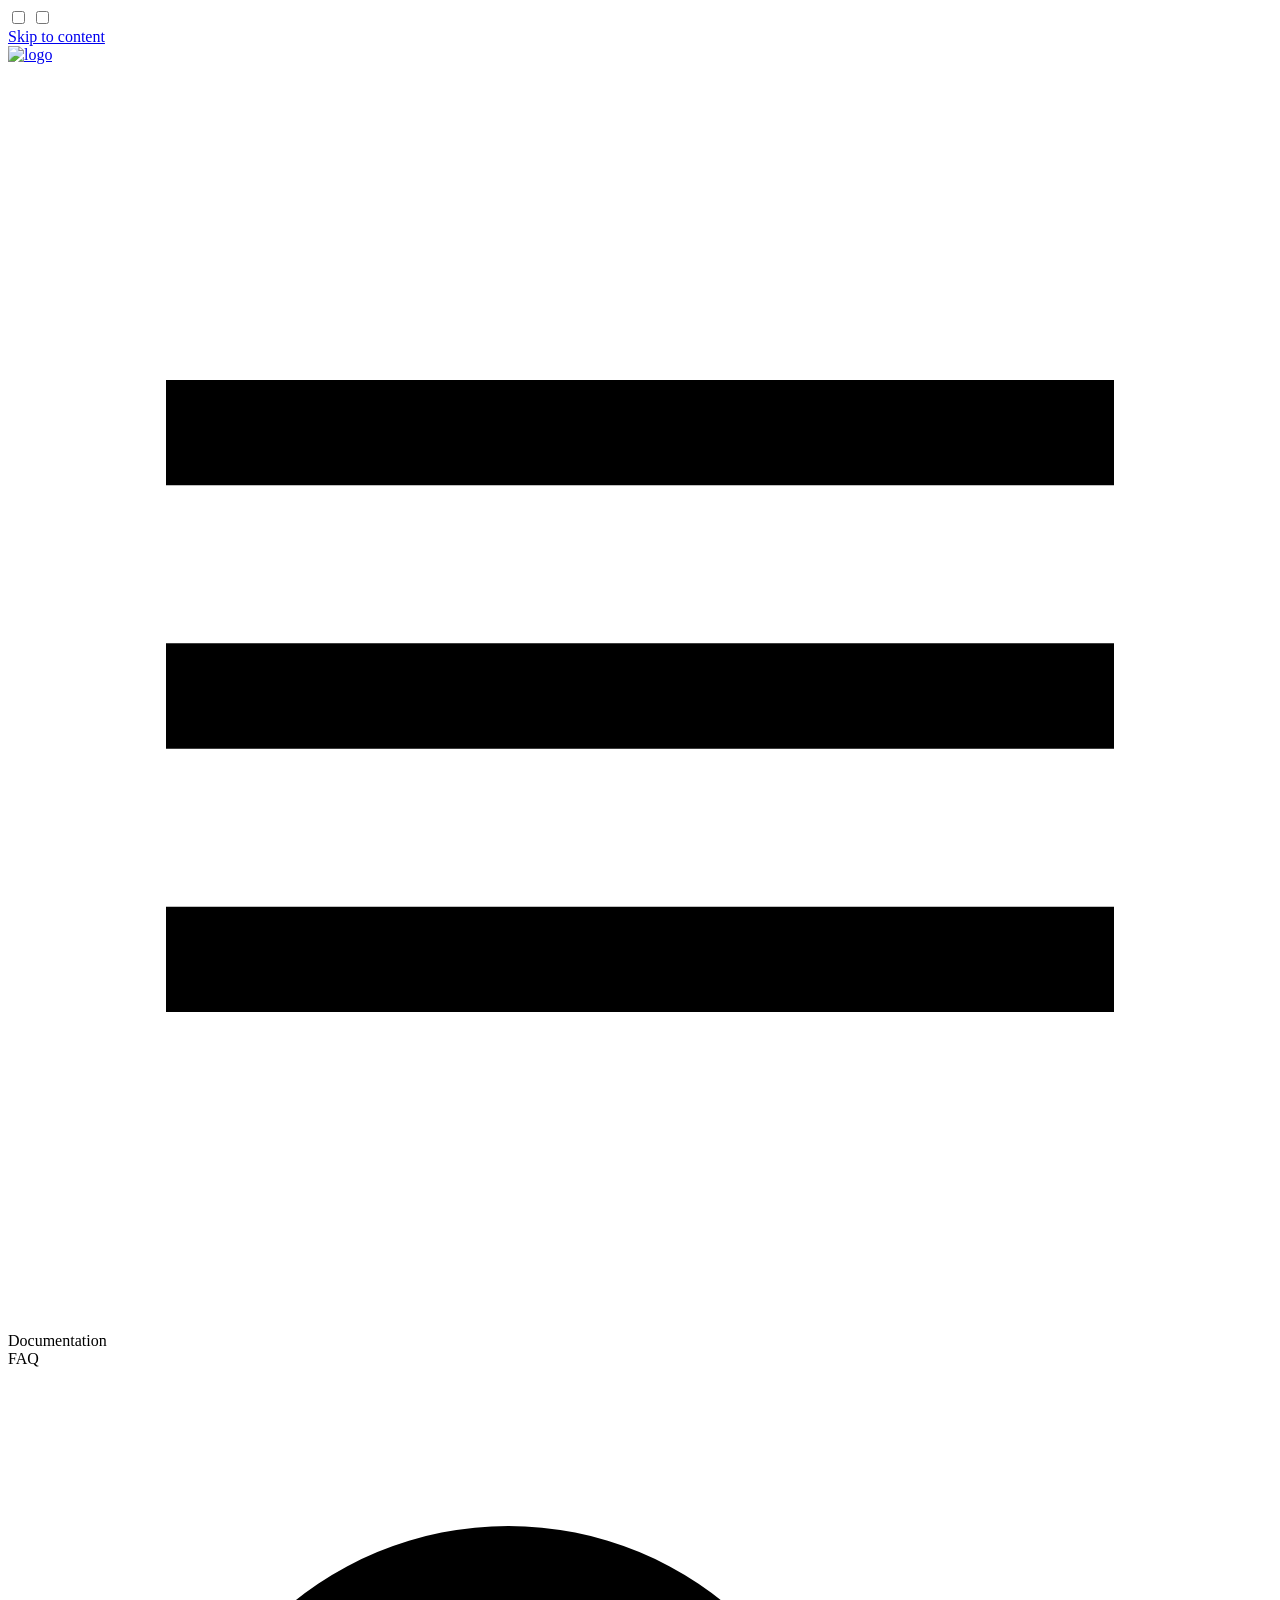
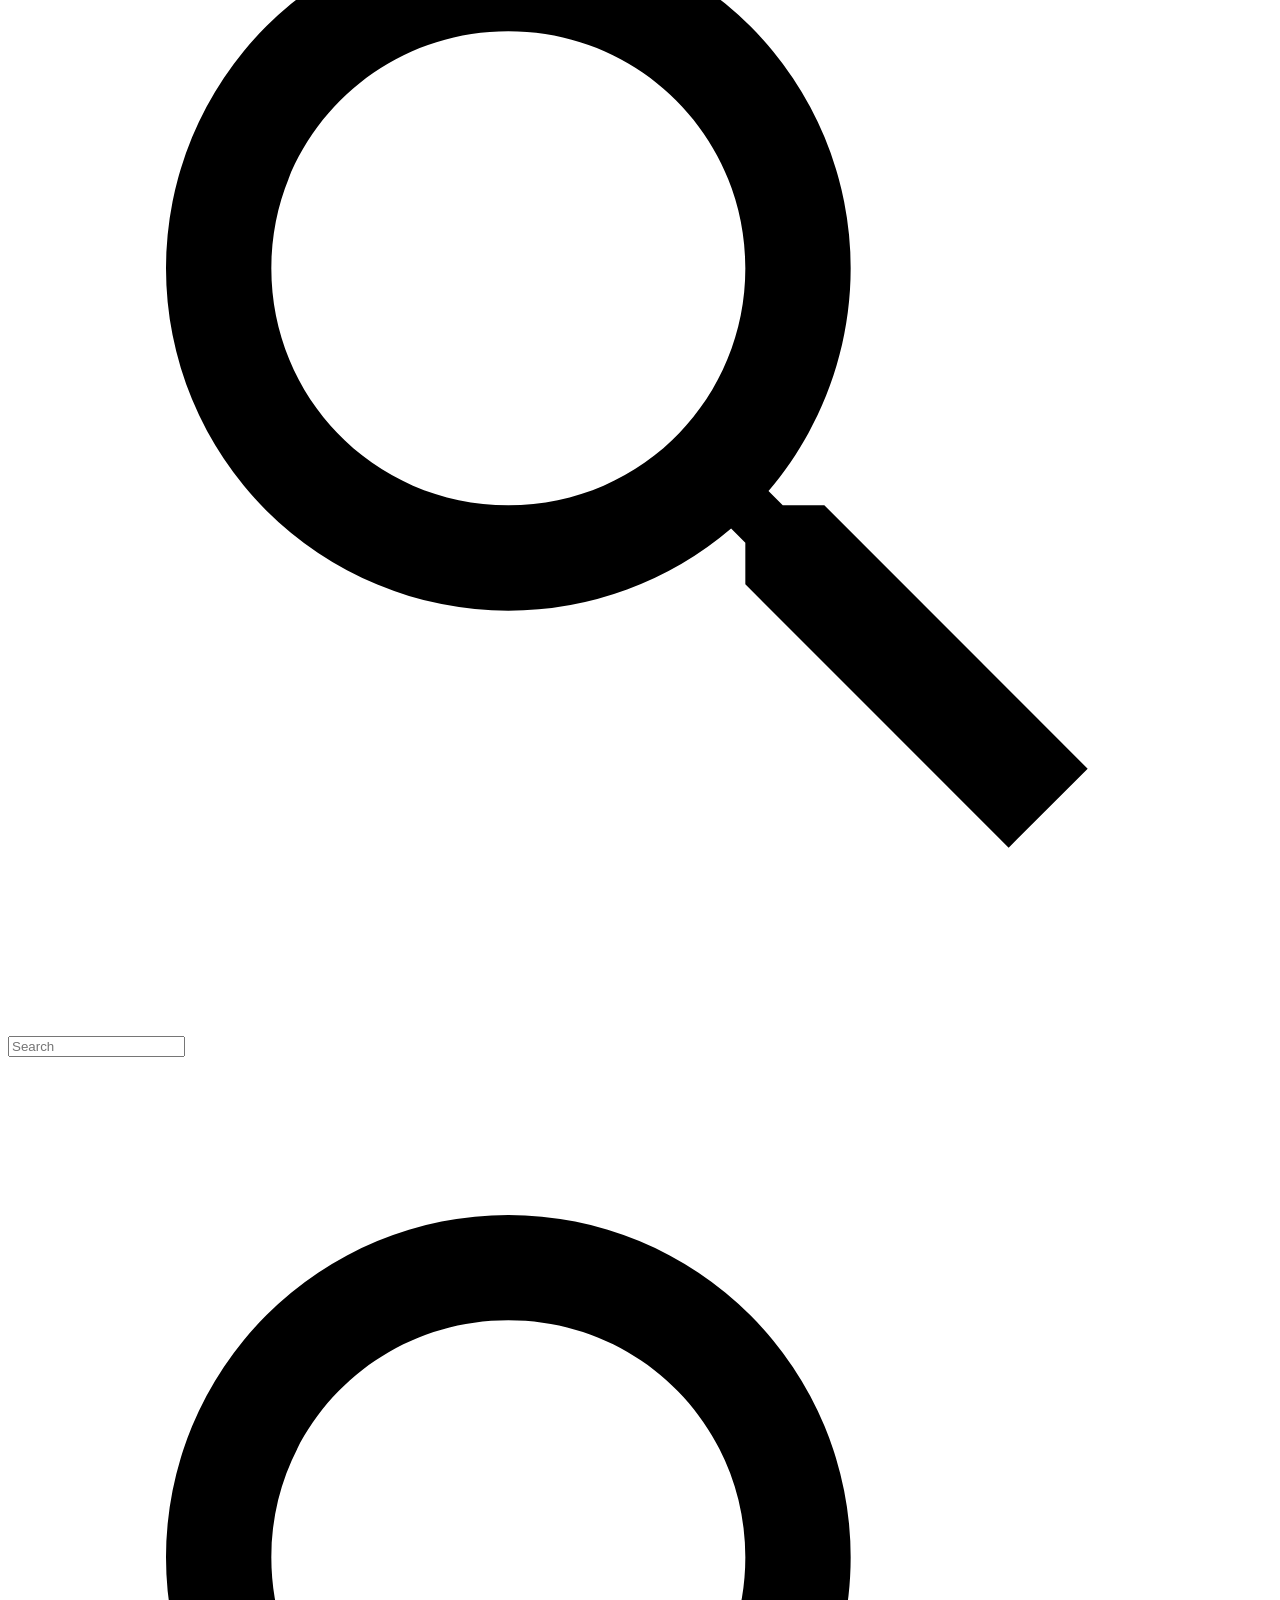
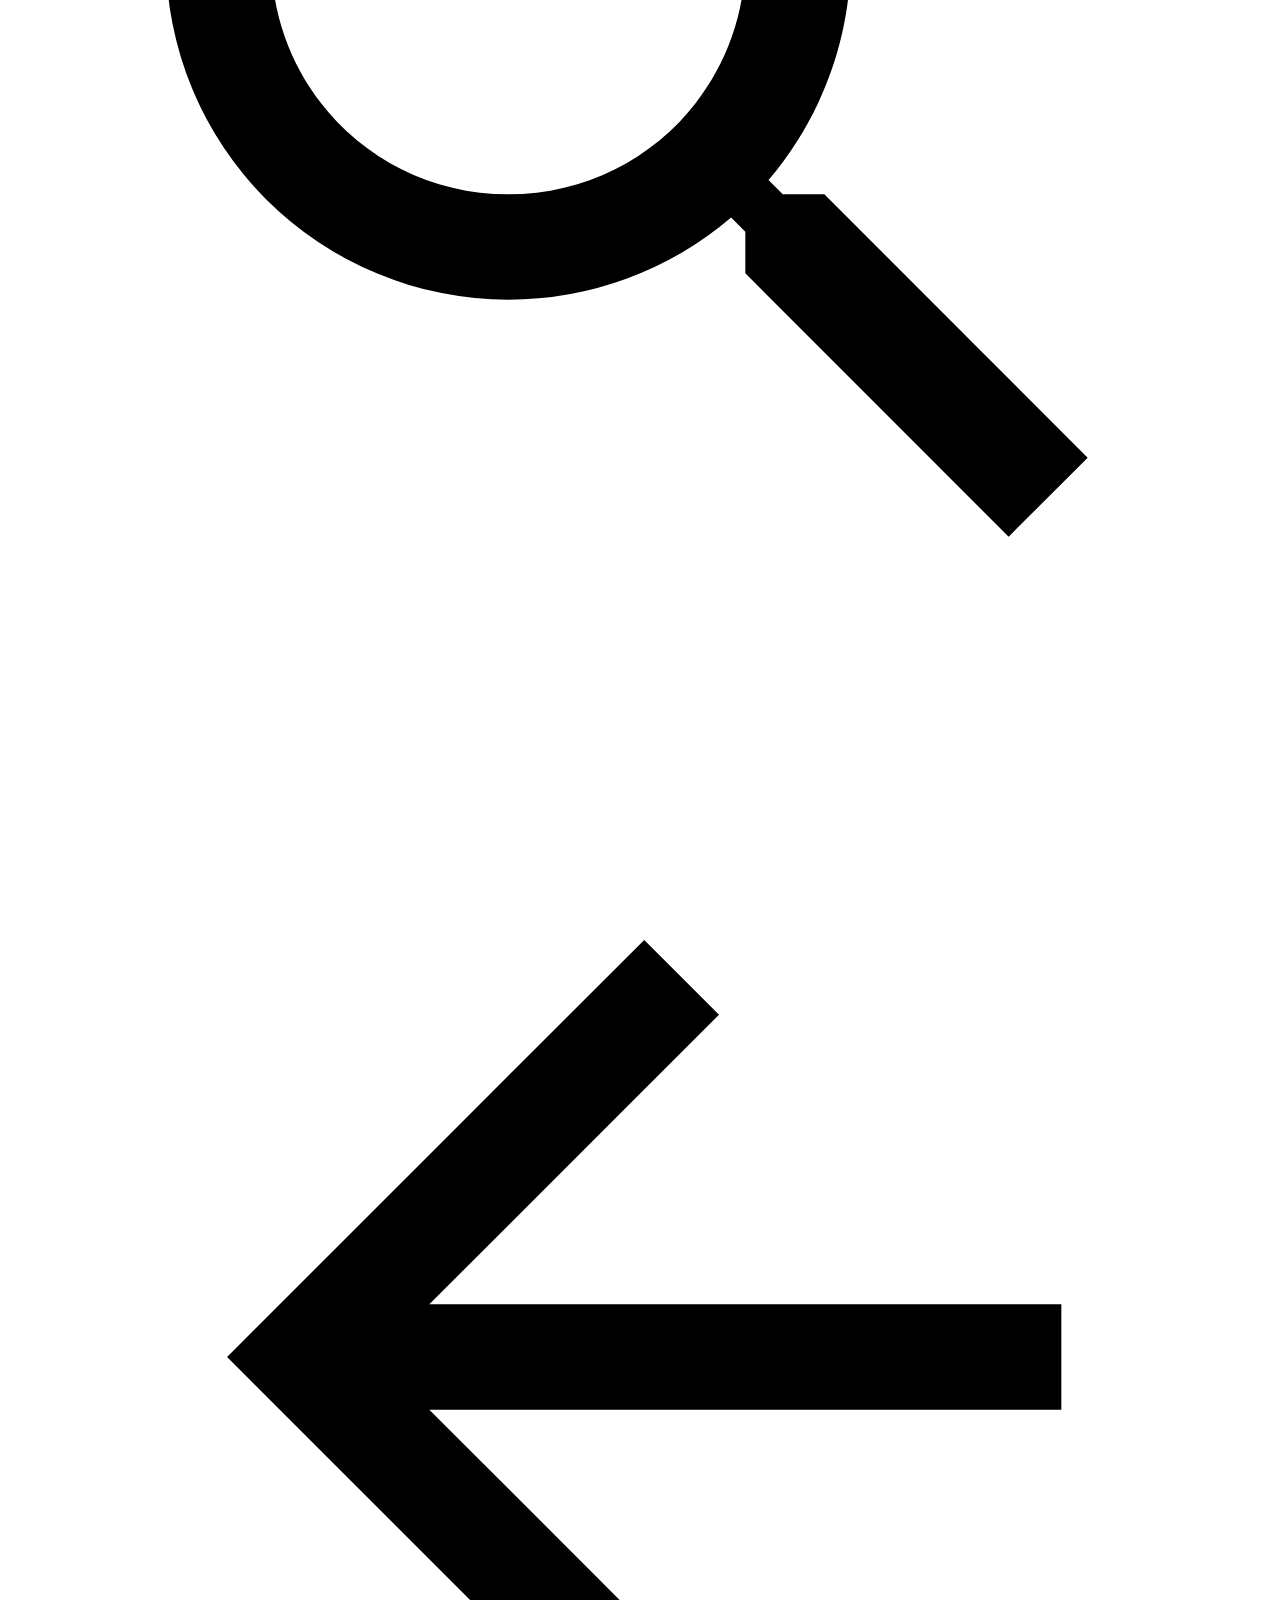
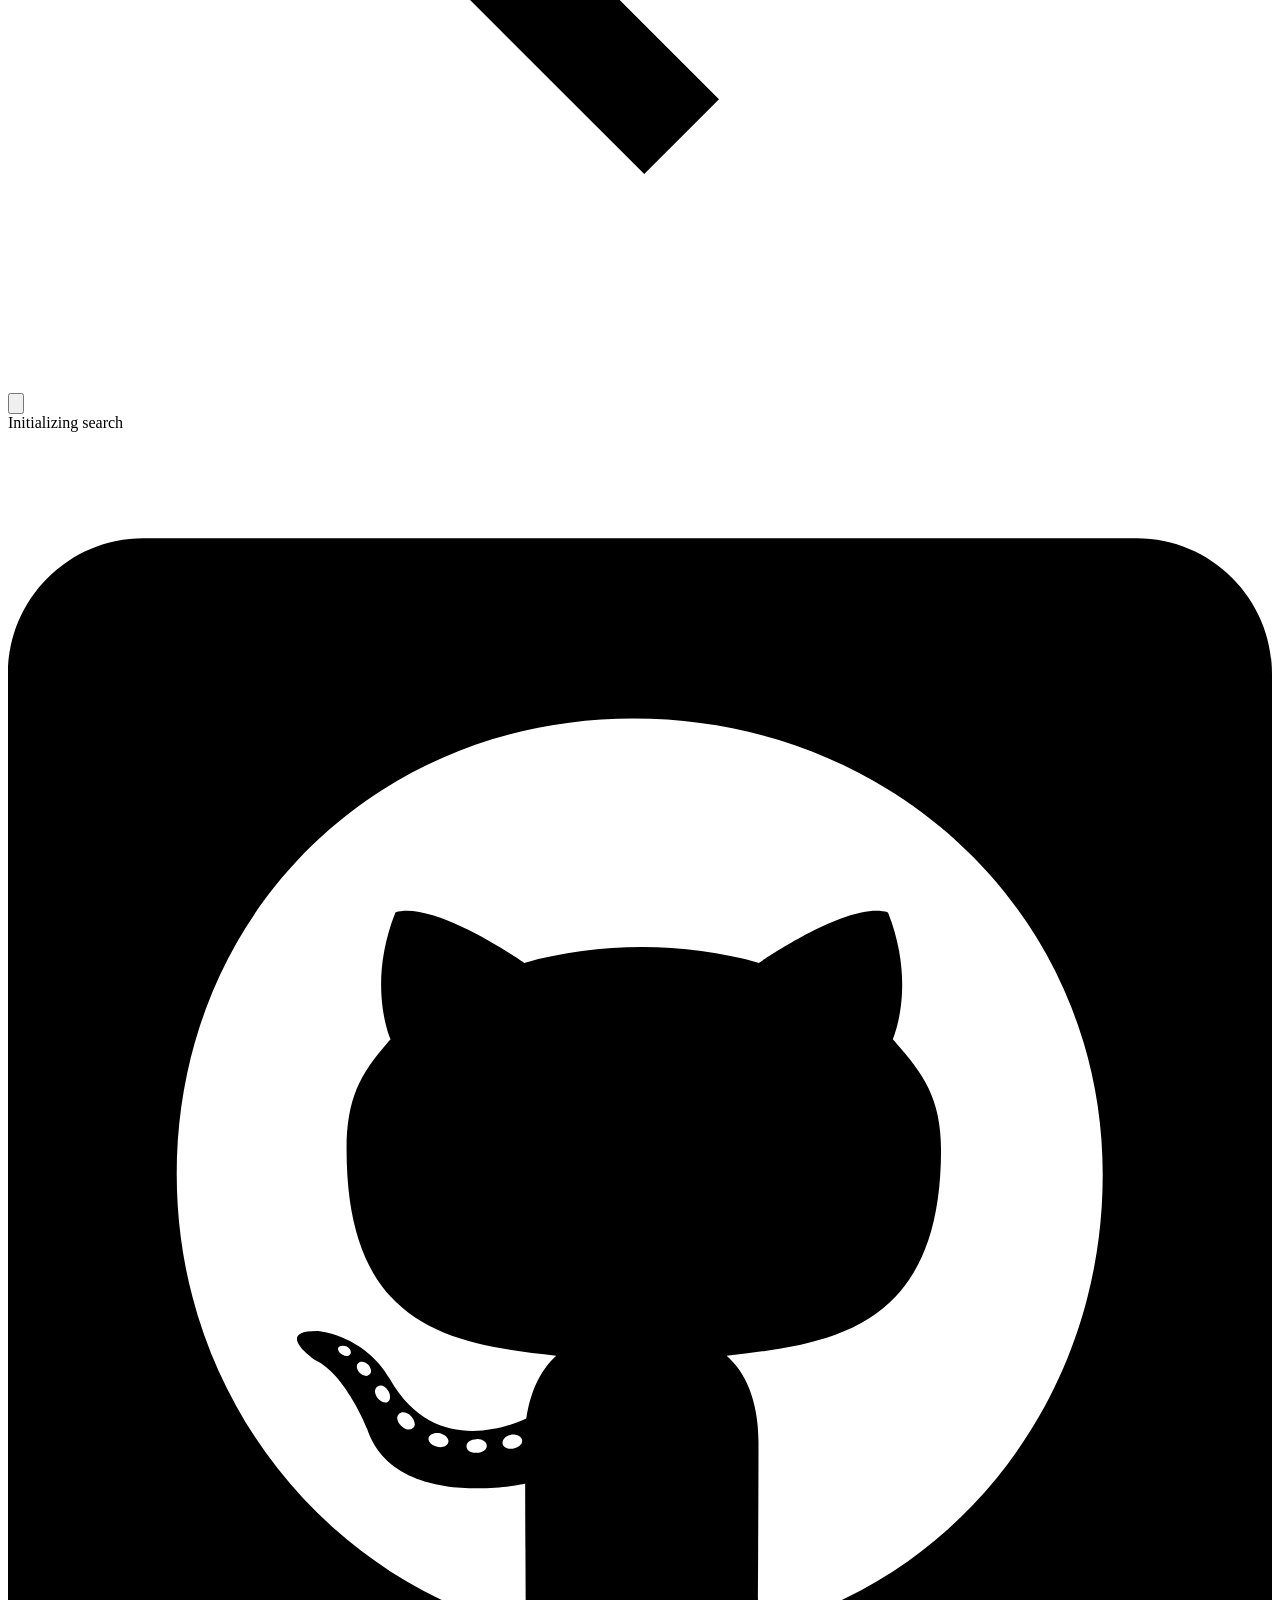
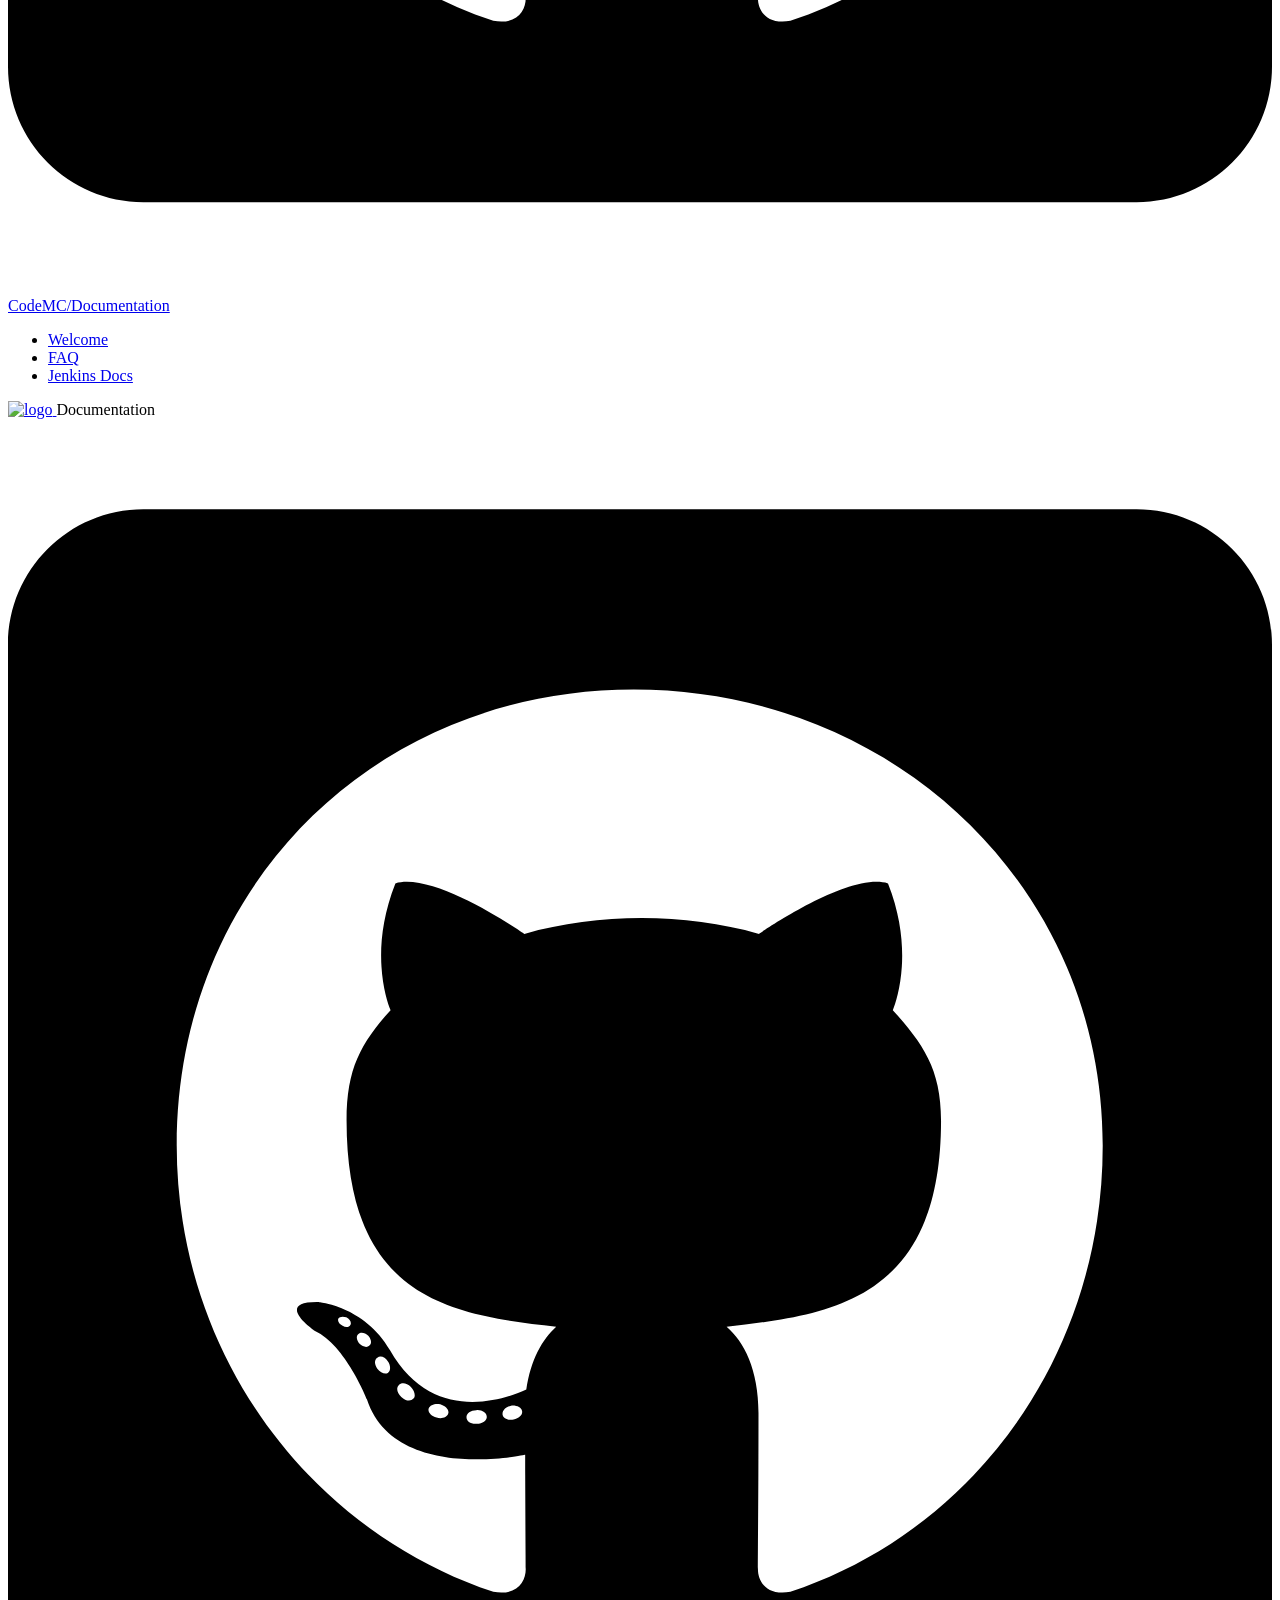
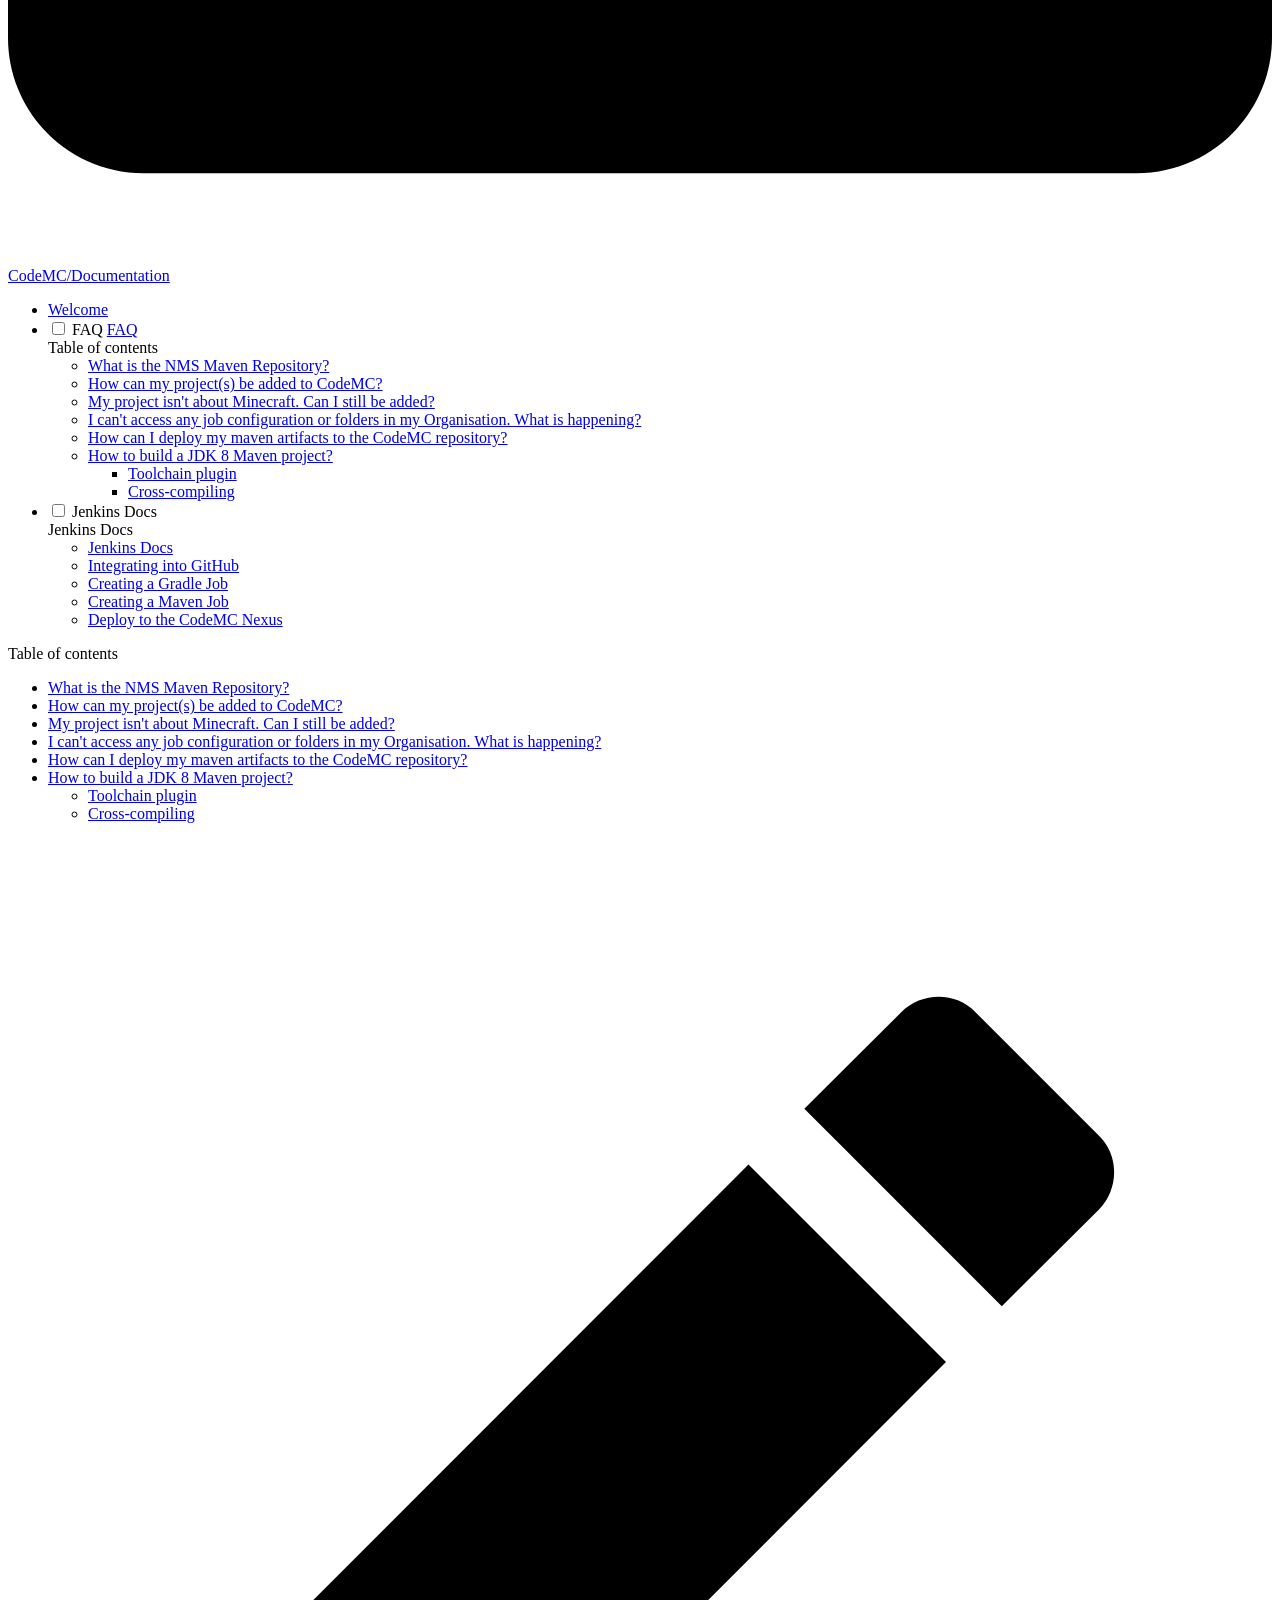
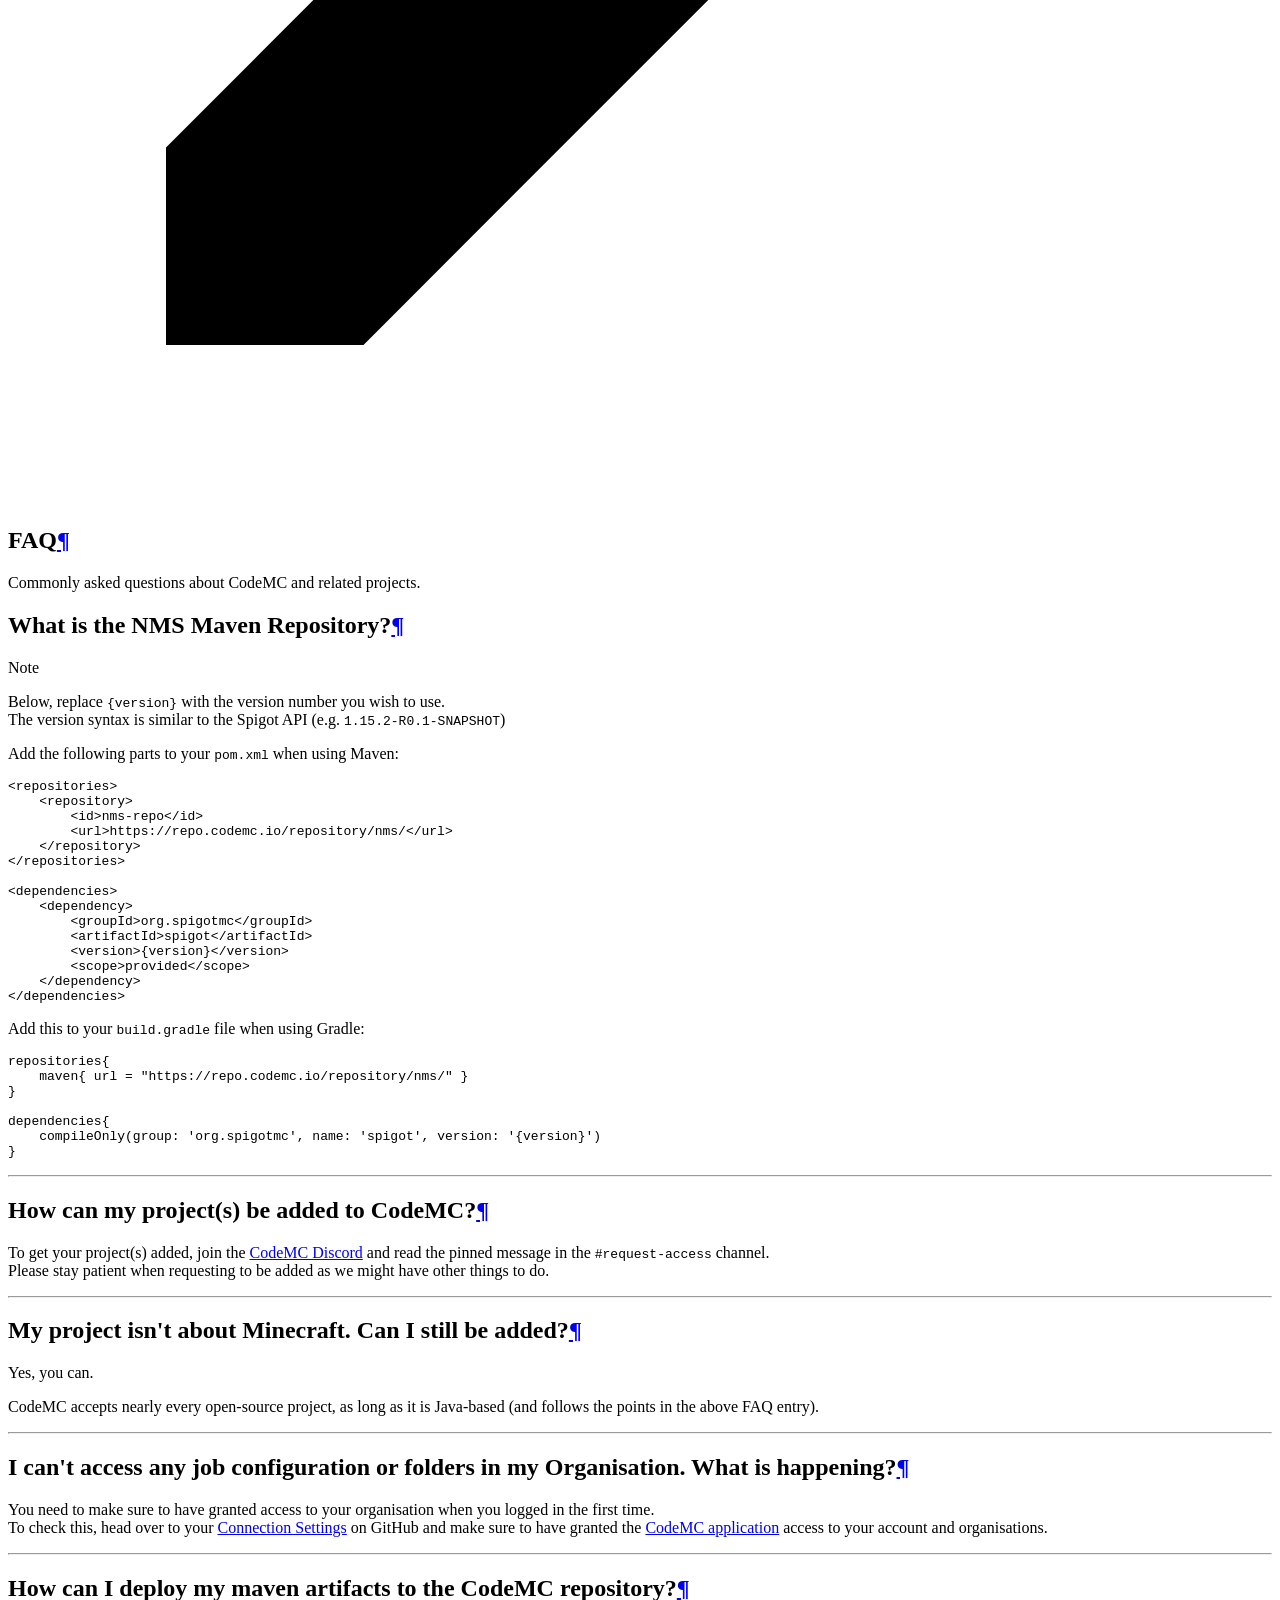
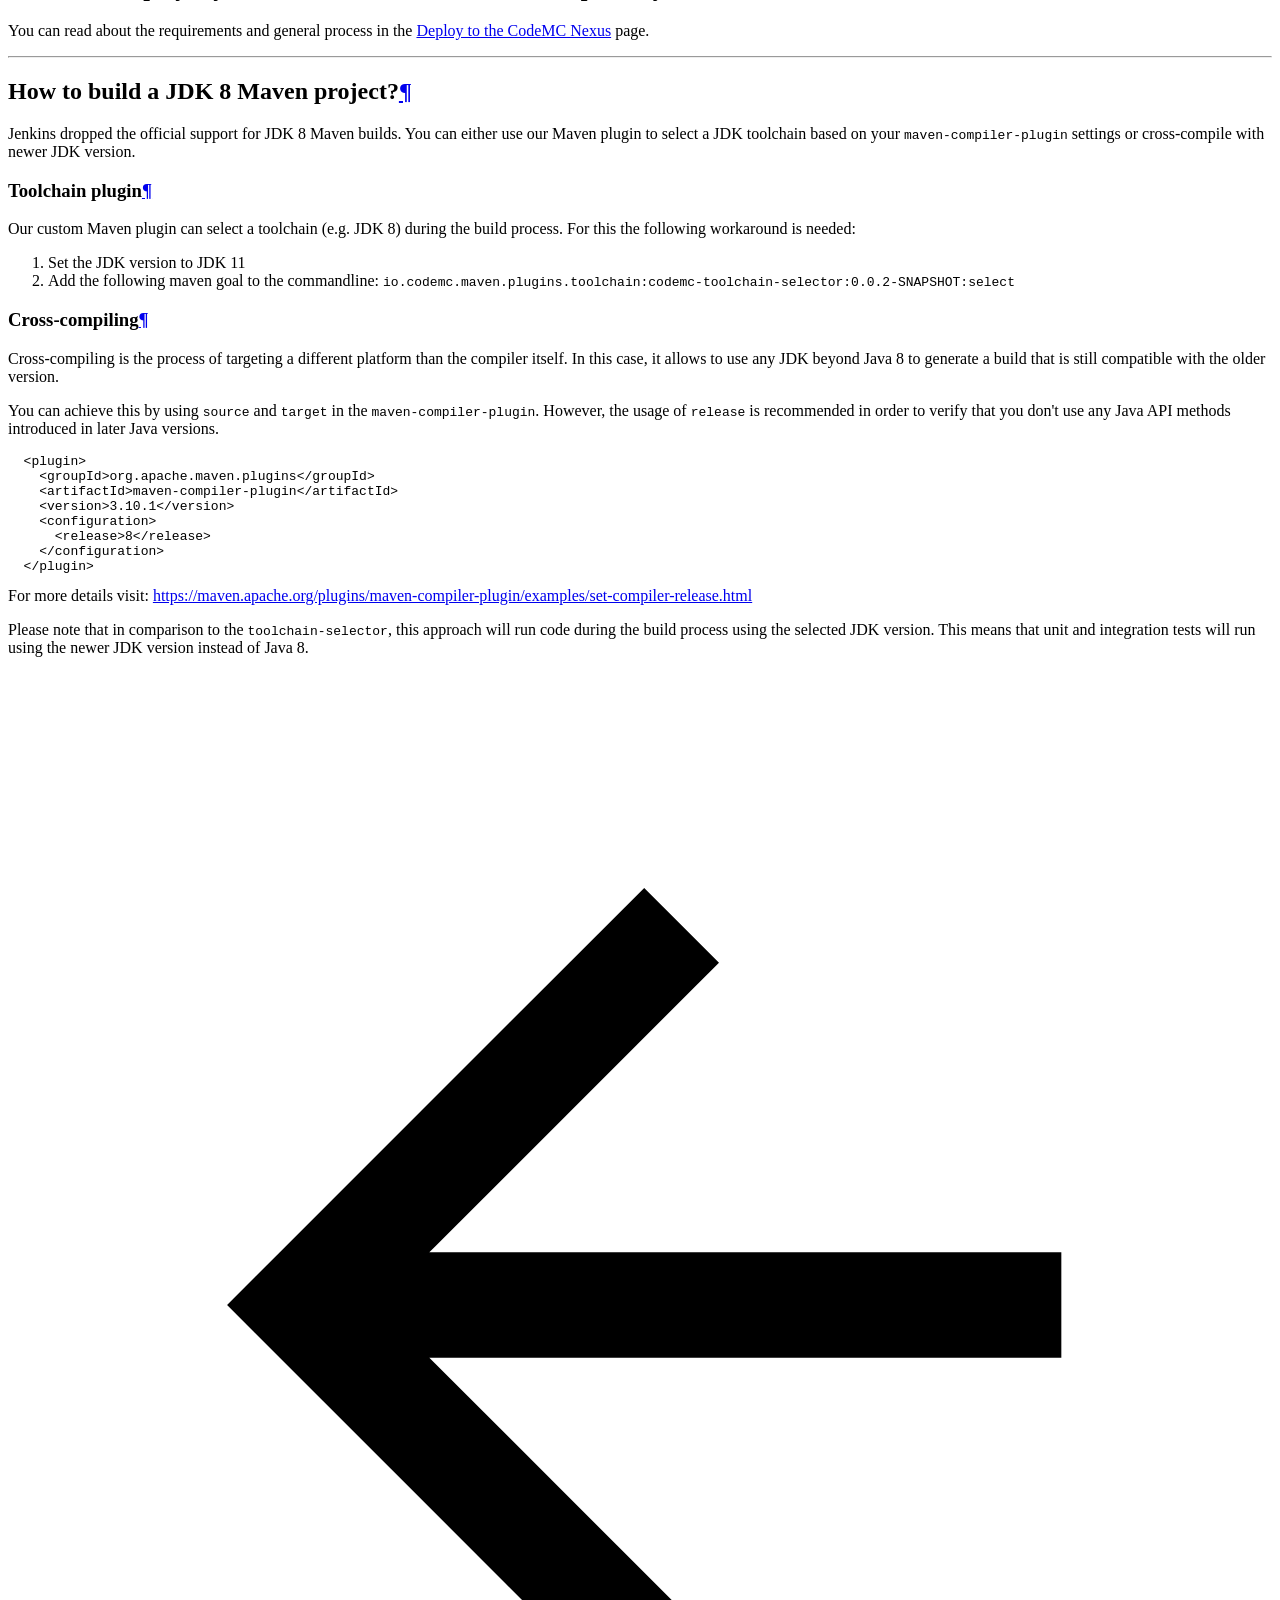
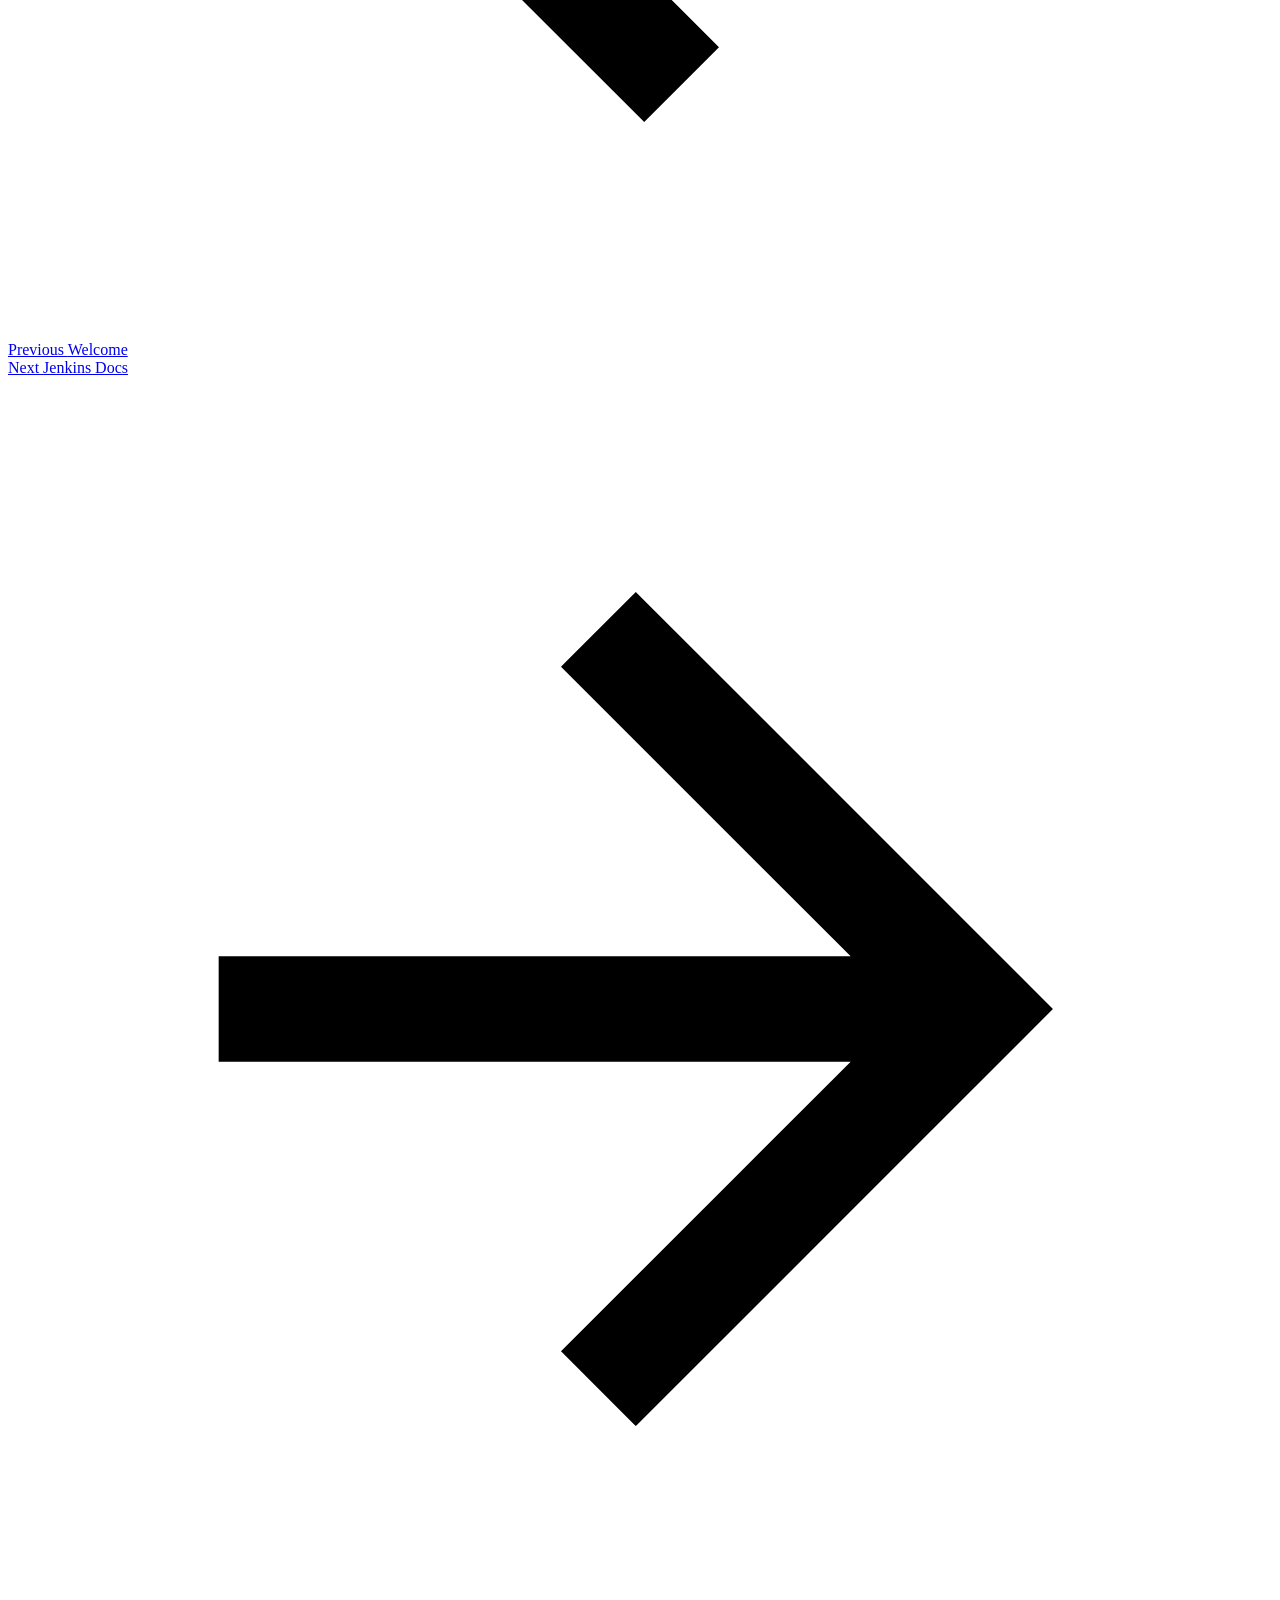
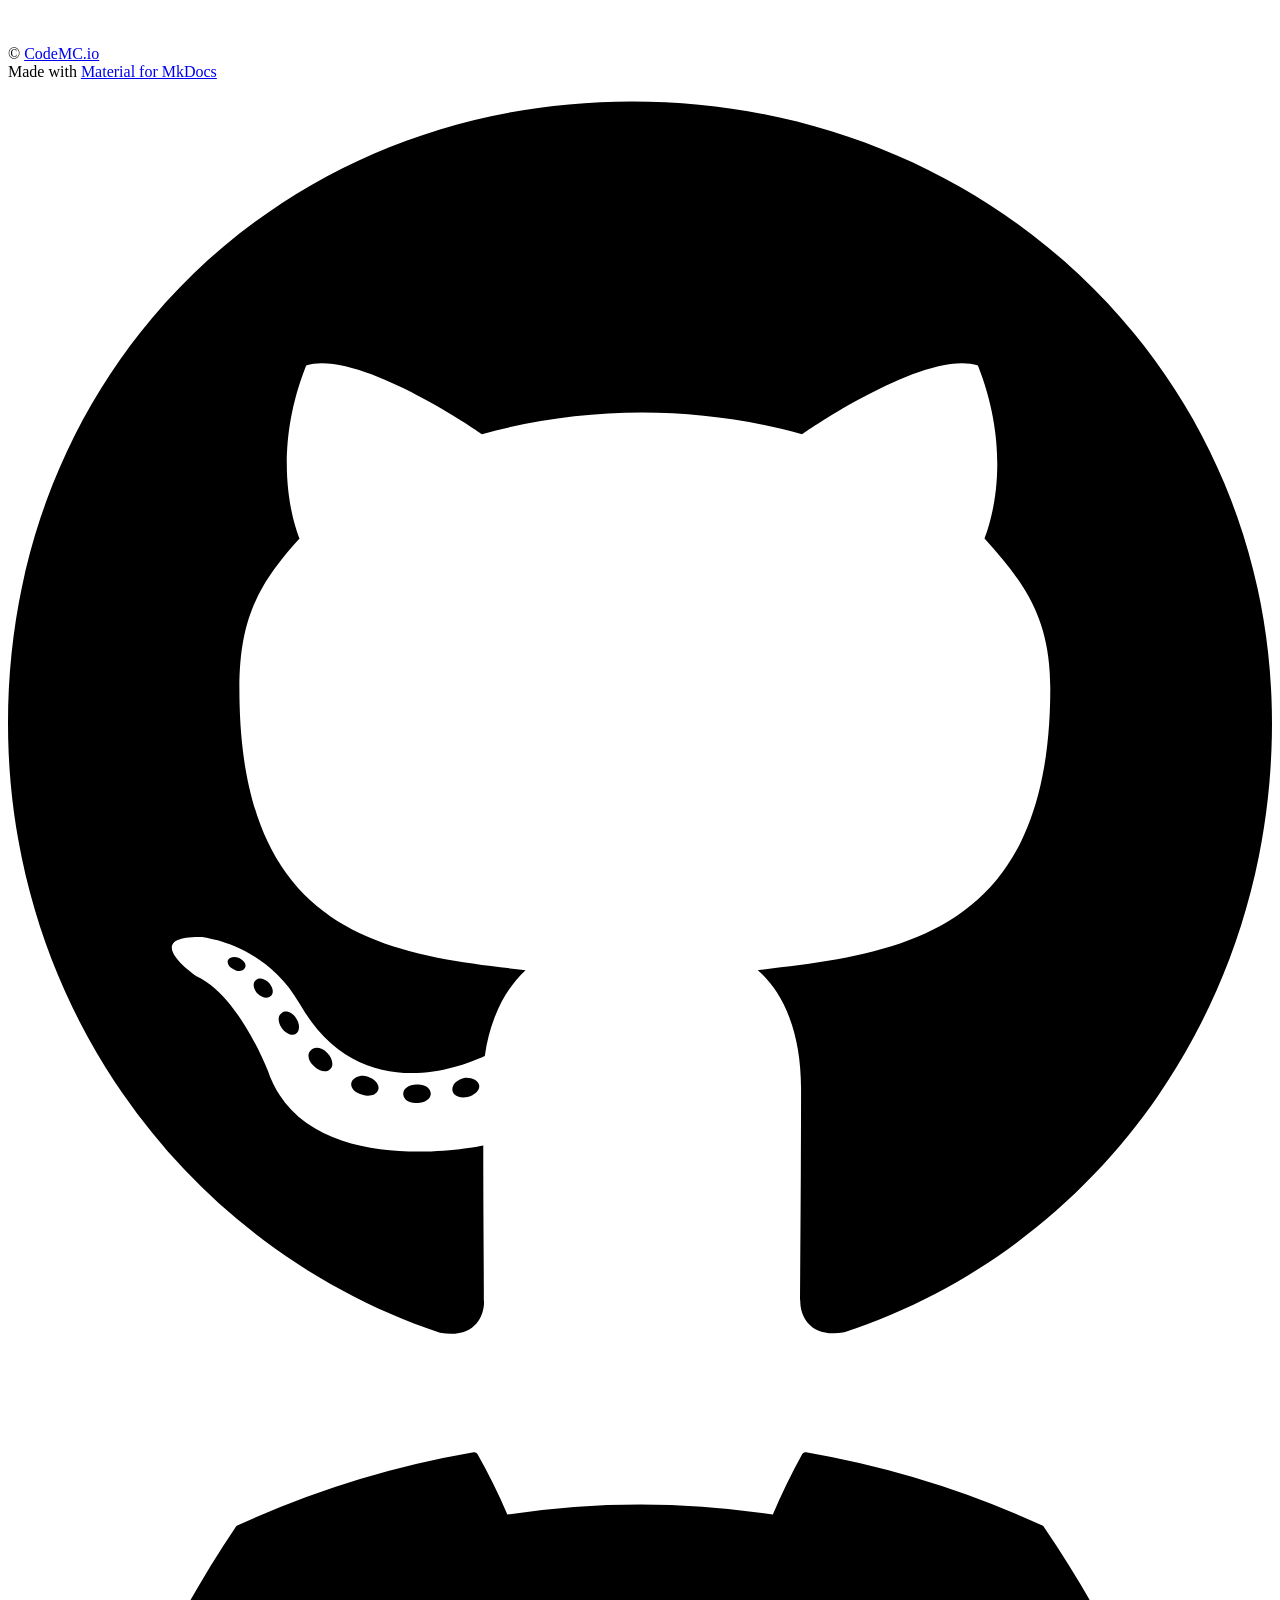
==== faq/index.html @ 4e7e7368 "Deploying Wiki to GitHub Pages (b786406)" ====
<!doctype html>
<html lang="en" class="no-js">
  <head>
    
      <meta charset="utf-8">
      <meta name="viewport" content="width=device-width,initial-scale=1">
      
        <meta name="description" content="Wiki about the CI of CodeMC">
      
      
        <meta name="author" content="Gabrielle C. & Andre_601">
      
      
      <link rel="icon" href="../assets/img/CodeMCLogoV2.png">
      <meta name="generator" content="mkdocs-1.3.1, mkdocs-material-8.3.9">
    
    
      
        <title>FAQ - Documentation</title>
      
    
    
      <link rel="stylesheet" href="../assets/stylesheets/main.1d29e8d0.min.css">
      
        
        <link rel="stylesheet" href="../assets/stylesheets/palette.cbb835fc.min.css">
        
          
          
          <meta name="theme-color" content="#00bdd6">
        
      
      
    
    
    
      
        
        
        <link rel="preconnect" href="https://fonts.gstatic.com" crossorigin>
        <link rel="stylesheet" href="https://fonts.googleapis.com/css?family=Roboto:300,300i,400,400i,700,700i%7CRoboto+Mono:400,400i,700,700i&display=fallback">
        <style>:root{--md-text-font:"Roboto";--md-code-font:"Roboto Mono"}</style>
      
    
    
      <link rel="stylesheet" href="../assets/css/styling.css">
    
    <script>__md_scope=new URL("..",location),__md_get=(e,_=localStorage,t=__md_scope)=>JSON.parse(_.getItem(t.pathname+"."+e)),__md_set=(e,_,t=localStorage,a=__md_scope)=>{try{t.setItem(a.pathname+"."+e,JSON.stringify(_))}catch(e){}}</script>
    
      

    
    
  </head>
  
  
    
    
    
    
    
    <body dir="ltr" data-md-color-scheme="slate" data-md-color-primary="cyan" data-md-color-accent="blue">
  
    
    
    <input class="md-toggle" data-md-toggle="drawer" type="checkbox" id="__drawer" autocomplete="off">
    <input class="md-toggle" data-md-toggle="search" type="checkbox" id="__search" autocomplete="off">
    <label class="md-overlay" for="__drawer"></label>
    <div data-md-component="skip">
      
        
        <a href="#faq" class="md-skip">
          Skip to content
        </a>
      
    </div>
    <div data-md-component="announce">
      
    </div>
    
    
      

<header class="md-header" data-md-component="header">
  <nav class="md-header__inner md-grid" aria-label="Header">
    <a href=".." title="Documentation" class="md-header__button md-logo" aria-label="Documentation" data-md-component="logo">
      
  <img src="../assets/img/CodeMCLogoV2Full.png" alt="logo">

    </a>
    <label class="md-header__button md-icon" for="__drawer">
      <svg xmlns="http://www.w3.org/2000/svg" viewBox="0 0 24 24"><path d="M3 6h18v2H3V6m0 5h18v2H3v-2m0 5h18v2H3v-2Z"/></svg>
    </label>
    <div class="md-header__title" data-md-component="header-title">
      <div class="md-header__ellipsis">
        <div class="md-header__topic">
          <span class="md-ellipsis">
            Documentation
          </span>
        </div>
        <div class="md-header__topic" data-md-component="header-topic">
          <span class="md-ellipsis">
            
              FAQ
            
          </span>
        </div>
      </div>
    </div>
    
    
    
      <label class="md-header__button md-icon" for="__search">
        <svg xmlns="http://www.w3.org/2000/svg" viewBox="0 0 24 24"><path d="M9.5 3A6.5 6.5 0 0 1 16 9.5c0 1.61-.59 3.09-1.56 4.23l.27.27h.79l5 5-1.5 1.5-5-5v-.79l-.27-.27A6.516 6.516 0 0 1 9.5 16 6.5 6.5 0 0 1 3 9.5 6.5 6.5 0 0 1 9.5 3m0 2C7 5 5 7 5 9.5S7 14 9.5 14 14 12 14 9.5 12 5 9.5 5Z"/></svg>
      </label>
      <div class="md-search" data-md-component="search" role="dialog">
  <label class="md-search__overlay" for="__search"></label>
  <div class="md-search__inner" role="search">
    <form class="md-search__form" name="search">
      <input type="text" class="md-search__input" name="query" aria-label="Search" placeholder="Search" autocapitalize="off" autocorrect="off" autocomplete="off" spellcheck="false" data-md-component="search-query" required>
      <label class="md-search__icon md-icon" for="__search">
        <svg xmlns="http://www.w3.org/2000/svg" viewBox="0 0 24 24"><path d="M9.5 3A6.5 6.5 0 0 1 16 9.5c0 1.61-.59 3.09-1.56 4.23l.27.27h.79l5 5-1.5 1.5-5-5v-.79l-.27-.27A6.516 6.516 0 0 1 9.5 16 6.5 6.5 0 0 1 3 9.5 6.5 6.5 0 0 1 9.5 3m0 2C7 5 5 7 5 9.5S7 14 9.5 14 14 12 14 9.5 12 5 9.5 5Z"/></svg>
        <svg xmlns="http://www.w3.org/2000/svg" viewBox="0 0 24 24"><path d="M20 11v2H8l5.5 5.5-1.42 1.42L4.16 12l7.92-7.92L13.5 5.5 8 11h12Z"/></svg>
      </label>
      <nav class="md-search__options" aria-label="Search">
        
        <button type="reset" class="md-search__icon md-icon" aria-label="Clear" tabindex="-1">
          <svg xmlns="http://www.w3.org/2000/svg" viewBox="0 0 24 24"><path d="M19 6.41 17.59 5 12 10.59 6.41 5 5 6.41 10.59 12 5 17.59 6.41 19 12 13.41 17.59 19 19 17.59 13.41 12 19 6.41Z"/></svg>
        </button>
      </nav>
      
    </form>
    <div class="md-search__output">
      <div class="md-search__scrollwrap" data-md-scrollfix>
        <div class="md-search-result" data-md-component="search-result">
          <div class="md-search-result__meta">
            Initializing search
          </div>
          <ol class="md-search-result__list"></ol>
        </div>
      </div>
    </div>
  </div>
</div>
    
    
      <div class="md-header__source">
        <a href="https://github.com/CodeMC/Documentation" title="Go to repository" class="md-source" data-md-component="source">
  <div class="md-source__icon md-icon">
    
    <svg xmlns="http://www.w3.org/2000/svg" viewBox="0 0 448 512"><!--! Font Awesome Free 6.1.1 by @fontawesome - https://fontawesome.com License - https://fontawesome.com/license/free (Icons: CC BY 4.0, Fonts: SIL OFL 1.1, Code: MIT License) Copyright 2022 Fonticons, Inc.--><path d="M400 32H48C21.5 32 0 53.5 0 80v352c0 26.5 21.5 48 48 48h352c26.5 0 48-21.5 48-48V80c0-26.5-21.5-48-48-48zM277.3 415.7c-8.4 1.5-11.5-3.7-11.5-8 0-5.4.2-33 .2-55.3 0-15.6-5.2-25.5-11.3-30.7 37-4.1 76-9.2 76-73.1 0-18.2-6.5-27.3-17.1-39 1.7-4.3 7.4-22-1.7-45-13.9-4.3-45.7 17.9-45.7 17.9-13.2-3.7-27.5-5.6-41.6-5.6-14.1 0-28.4 1.9-41.6 5.6 0 0-31.8-22.2-45.7-17.9-9.1 22.9-3.5 40.6-1.7 45-10.6 11.7-15.6 20.8-15.6 39 0 63.6 37.3 69 74.3 73.1-4.8 4.3-9.1 11.7-10.6 22.3-9.5 4.3-33.8 11.7-48.3-13.9-9.1-15.8-25.5-17.1-25.5-17.1-16.2-.2-1.1 10.2-1.1 10.2 10.8 5 18.4 24.2 18.4 24.2 9.7 29.7 56.1 19.7 56.1 19.7 0 13.9.2 36.5.2 40.6 0 4.3-3 9.5-11.5 8-66-22.1-112.2-84.9-112.2-158.3 0-91.8 70.2-161.5 162-161.5S388 165.6 388 257.4c.1 73.4-44.7 136.3-110.7 158.3zm-98.1-61.1c-1.9.4-3.7-.4-3.9-1.7-.2-1.5 1.1-2.8 3-3.2 1.9-.2 3.7.6 3.9 1.9.3 1.3-1 2.6-3 3zm-9.5-.9c0 1.3-1.5 2.4-3.5 2.4-2.2.2-3.7-.9-3.7-2.4 0-1.3 1.5-2.4 3.5-2.4 1.9-.2 3.7.9 3.7 2.4zm-13.7-1.1c-.4 1.3-2.4 1.9-4.1 1.3-1.9-.4-3.2-1.9-2.8-3.2.4-1.3 2.4-1.9 4.1-1.5 2 .6 3.3 2.1 2.8 3.4zm-12.3-5.4c-.9 1.1-2.8.9-4.3-.6-1.5-1.3-1.9-3.2-.9-4.1.9-1.1 2.8-.9 4.3.6 1.3 1.3 1.8 3.3.9 4.1zm-9.1-9.1c-.9.6-2.6 0-3.7-1.5s-1.1-3.2 0-3.9c1.1-.9 2.8-.2 3.7 1.3 1.1 1.5 1.1 3.3 0 4.1zm-6.5-9.7c-.9.9-2.4.4-3.5-.6-1.1-1.3-1.3-2.8-.4-3.5.9-.9 2.4-.4 3.5.6 1.1 1.3 1.3 2.8.4 3.5zm-6.7-7.4c-.4.9-1.7 1.1-2.8.4-1.3-.6-1.9-1.7-1.5-2.6.4-.6 1.5-.9 2.8-.4 1.3.7 1.9 1.8 1.5 2.6z"/></svg>
  </div>
  <div class="md-source__repository">
    CodeMC/Documentation
  </div>
</a>
      </div>
    
  </nav>
  
</header>
    
    <div class="md-container" data-md-component="container">
      
      
        
          
            
<nav class="md-tabs" aria-label="Tabs" data-md-component="tabs">
  <div class="md-tabs__inner md-grid">
    <ul class="md-tabs__list">
      
        
  
  


  <li class="md-tabs__item">
    <a href=".." class="md-tabs__link">
      Welcome
    </a>
  </li>

      
        
  
  
    
  


  <li class="md-tabs__item">
    <a href="./" class="md-tabs__link md-tabs__link--active">
      FAQ
    </a>
  </li>

      
        
  
  


  
  
  
    <li class="md-tabs__item">
      <a href="../jenkins/" class="md-tabs__link">
        Jenkins Docs
      </a>
    </li>
  

      
    </ul>
  </div>
</nav>
          
        
      
      <main class="md-main" data-md-component="main">
        <div class="md-main__inner md-grid">
          
            
              
              <div class="md-sidebar md-sidebar--primary" data-md-component="sidebar" data-md-type="navigation" >
                <div class="md-sidebar__scrollwrap">
                  <div class="md-sidebar__inner">
                    

  


<nav class="md-nav md-nav--primary md-nav--lifted" aria-label="Navigation" data-md-level="0">
  <label class="md-nav__title" for="__drawer">
    <a href=".." title="Documentation" class="md-nav__button md-logo" aria-label="Documentation" data-md-component="logo">
      
  <img src="../assets/img/CodeMCLogoV2Full.png" alt="logo">

    </a>
    Documentation
  </label>
  
    <div class="md-nav__source">
      <a href="https://github.com/CodeMC/Documentation" title="Go to repository" class="md-source" data-md-component="source">
  <div class="md-source__icon md-icon">
    
    <svg xmlns="http://www.w3.org/2000/svg" viewBox="0 0 448 512"><!--! Font Awesome Free 6.1.1 by @fontawesome - https://fontawesome.com License - https://fontawesome.com/license/free (Icons: CC BY 4.0, Fonts: SIL OFL 1.1, Code: MIT License) Copyright 2022 Fonticons, Inc.--><path d="M400 32H48C21.5 32 0 53.5 0 80v352c0 26.5 21.5 48 48 48h352c26.5 0 48-21.5 48-48V80c0-26.5-21.5-48-48-48zM277.3 415.7c-8.4 1.5-11.5-3.7-11.5-8 0-5.4.2-33 .2-55.3 0-15.6-5.2-25.5-11.3-30.7 37-4.1 76-9.2 76-73.1 0-18.2-6.5-27.3-17.1-39 1.7-4.3 7.4-22-1.7-45-13.9-4.3-45.7 17.9-45.7 17.9-13.2-3.7-27.5-5.6-41.6-5.6-14.1 0-28.4 1.9-41.6 5.6 0 0-31.8-22.2-45.7-17.9-9.1 22.9-3.5 40.6-1.7 45-10.6 11.7-15.6 20.8-15.6 39 0 63.6 37.3 69 74.3 73.1-4.8 4.3-9.1 11.7-10.6 22.3-9.5 4.3-33.8 11.7-48.3-13.9-9.1-15.8-25.5-17.1-25.5-17.1-16.2-.2-1.1 10.2-1.1 10.2 10.8 5 18.4 24.2 18.4 24.2 9.7 29.7 56.1 19.7 56.1 19.7 0 13.9.2 36.5.2 40.6 0 4.3-3 9.5-11.5 8-66-22.1-112.2-84.9-112.2-158.3 0-91.8 70.2-161.5 162-161.5S388 165.6 388 257.4c.1 73.4-44.7 136.3-110.7 158.3zm-98.1-61.1c-1.9.4-3.7-.4-3.9-1.7-.2-1.5 1.1-2.8 3-3.2 1.9-.2 3.7.6 3.9 1.9.3 1.3-1 2.6-3 3zm-9.5-.9c0 1.3-1.5 2.4-3.5 2.4-2.2.2-3.7-.9-3.7-2.4 0-1.3 1.5-2.4 3.5-2.4 1.9-.2 3.7.9 3.7 2.4zm-13.7-1.1c-.4 1.3-2.4 1.9-4.1 1.3-1.9-.4-3.2-1.9-2.8-3.2.4-1.3 2.4-1.9 4.1-1.5 2 .6 3.3 2.1 2.8 3.4zm-12.3-5.4c-.9 1.1-2.8.9-4.3-.6-1.5-1.3-1.9-3.2-.9-4.1.9-1.1 2.8-.9 4.3.6 1.3 1.3 1.8 3.3.9 4.1zm-9.1-9.1c-.9.6-2.6 0-3.7-1.5s-1.1-3.2 0-3.9c1.1-.9 2.8-.2 3.7 1.3 1.1 1.5 1.1 3.3 0 4.1zm-6.5-9.7c-.9.9-2.4.4-3.5-.6-1.1-1.3-1.3-2.8-.4-3.5.9-.9 2.4-.4 3.5.6 1.1 1.3 1.3 2.8.4 3.5zm-6.7-7.4c-.4.9-1.7 1.1-2.8.4-1.3-.6-1.9-1.7-1.5-2.6.4-.6 1.5-.9 2.8-.4 1.3.7 1.9 1.8 1.5 2.6z"/></svg>
  </div>
  <div class="md-source__repository">
    CodeMC/Documentation
  </div>
</a>
    </div>
  
  <ul class="md-nav__list" data-md-scrollfix>
    
      
      
      

  
  
  
    <li class="md-nav__item">
      <a href=".." class="md-nav__link">
        Welcome
      </a>
    </li>
  

    
      
      
      

  
  
    
  
  
    <li class="md-nav__item md-nav__item--active">
      
      <input class="md-nav__toggle md-toggle" data-md-toggle="toc" type="checkbox" id="__toc">
      
      
        
      
      
        <label class="md-nav__link md-nav__link--active" for="__toc">
          FAQ
          <span class="md-nav__icon md-icon"></span>
        </label>
      
      <a href="./" class="md-nav__link md-nav__link--active">
        FAQ
      </a>
      
        

<nav class="md-nav md-nav--secondary" aria-label="Table of contents">
  
  
  
    
  
  
    <label class="md-nav__title" for="__toc">
      <span class="md-nav__icon md-icon"></span>
      Table of contents
    </label>
    <ul class="md-nav__list" data-md-component="toc" data-md-scrollfix>
      
        <li class="md-nav__item">
  <a href="#what-is-the-nms-maven-repository" class="md-nav__link">
    What is the NMS Maven Repository?
  </a>
  
</li>
      
        <li class="md-nav__item">
  <a href="#how-can-my-projects-be-added-to-codemc" class="md-nav__link">
    How can my project(s) be added to CodeMC?
  </a>
  
</li>
      
        <li class="md-nav__item">
  <a href="#my-project-isnt-about-minecraft-can-i-still-be-added" class="md-nav__link">
    My project isn't about Minecraft. Can I still be added?
  </a>
  
</li>
      
        <li class="md-nav__item">
  <a href="#i-cant-access-any-job-configuration-or-folders-in-my-organisation-what-is-happening" class="md-nav__link">
    I can't access any job configuration or folders in my Organisation. What is happening?
  </a>
  
</li>
      
        <li class="md-nav__item">
  <a href="#how-can-i-deploy-my-maven-artifacts-to-the-codemc-repository" class="md-nav__link">
    How can I deploy my maven artifacts to the CodeMC repository?
  </a>
  
</li>
      
        <li class="md-nav__item">
  <a href="#how-to-build-a-jdk-8-maven-project" class="md-nav__link">
    How to build a JDK 8 Maven project?
  </a>
  
    <nav class="md-nav" aria-label="How to build a JDK 8 Maven project?">
      <ul class="md-nav__list">
        
          <li class="md-nav__item">
  <a href="#toolchain-plugin" class="md-nav__link">
    Toolchain plugin
  </a>
  
</li>
        
          <li class="md-nav__item">
  <a href="#cross-compiling" class="md-nav__link">
    Cross-compiling
  </a>
  
</li>
        
      </ul>
    </nav>
  
</li>
      
    </ul>
  
</nav>
      
    </li>
  

    
      
      
      

  
  
  
    
    <li class="md-nav__item md-nav__item--nested">
      
      
        <input class="md-nav__toggle md-toggle" data-md-toggle="__nav_3" type="checkbox" id="__nav_3" >
      
      
      
      
        <label class="md-nav__link" for="__nav_3">
          Jenkins Docs
          <span class="md-nav__icon md-icon"></span>
        </label>
      
      <nav class="md-nav" aria-label="Jenkins Docs" data-md-level="1">
        <label class="md-nav__title" for="__nav_3">
          <span class="md-nav__icon md-icon"></span>
          Jenkins Docs
        </label>
        <ul class="md-nav__list" data-md-scrollfix>
          
            
              
  
  
  
    <li class="md-nav__item">
      <a href="../jenkins/" class="md-nav__link">
        Jenkins Docs
      </a>
    </li>
  

            
          
            
              
  
  
  
    <li class="md-nav__item">
      <a href="../jenkins/github-integration/" class="md-nav__link">
        Integrating into GitHub
      </a>
    </li>
  

            
          
            
              
  
  
  
    <li class="md-nav__item">
      <a href="../jenkins/gradle/" class="md-nav__link">
        Creating a Gradle Job
      </a>
    </li>
  

            
          
            
              
  
  
  
    <li class="md-nav__item">
      <a href="../jenkins/maven/" class="md-nav__link">
        Creating a Maven Job
      </a>
    </li>
  

            
          
            
              
  
  
  
    <li class="md-nav__item">
      <a href="../jenkins/deploy/" class="md-nav__link">
        Deploy to the CodeMC Nexus
      </a>
    </li>
  

            
          
        </ul>
      </nav>
    </li>
  

    
  </ul>
</nav>
                  </div>
                </div>
              </div>
            
            
              
              <div class="md-sidebar md-sidebar--secondary" data-md-component="sidebar" data-md-type="toc" >
                <div class="md-sidebar__scrollwrap">
                  <div class="md-sidebar__inner">
                    

<nav class="md-nav md-nav--secondary" aria-label="Table of contents">
  
  
  
    
  
  
    <label class="md-nav__title" for="__toc">
      <span class="md-nav__icon md-icon"></span>
      Table of contents
    </label>
    <ul class="md-nav__list" data-md-component="toc" data-md-scrollfix>
      
        <li class="md-nav__item">
  <a href="#what-is-the-nms-maven-repository" class="md-nav__link">
    What is the NMS Maven Repository?
  </a>
  
</li>
      
        <li class="md-nav__item">
  <a href="#how-can-my-projects-be-added-to-codemc" class="md-nav__link">
    How can my project(s) be added to CodeMC?
  </a>
  
</li>
      
        <li class="md-nav__item">
  <a href="#my-project-isnt-about-minecraft-can-i-still-be-added" class="md-nav__link">
    My project isn't about Minecraft. Can I still be added?
  </a>
  
</li>
      
        <li class="md-nav__item">
  <a href="#i-cant-access-any-job-configuration-or-folders-in-my-organisation-what-is-happening" class="md-nav__link">
    I can't access any job configuration or folders in my Organisation. What is happening?
  </a>
  
</li>
      
        <li class="md-nav__item">
  <a href="#how-can-i-deploy-my-maven-artifacts-to-the-codemc-repository" class="md-nav__link">
    How can I deploy my maven artifacts to the CodeMC repository?
  </a>
  
</li>
      
        <li class="md-nav__item">
  <a href="#how-to-build-a-jdk-8-maven-project" class="md-nav__link">
    How to build a JDK 8 Maven project?
  </a>
  
    <nav class="md-nav" aria-label="How to build a JDK 8 Maven project?">
      <ul class="md-nav__list">
        
          <li class="md-nav__item">
  <a href="#toolchain-plugin" class="md-nav__link">
    Toolchain plugin
  </a>
  
</li>
        
          <li class="md-nav__item">
  <a href="#cross-compiling" class="md-nav__link">
    Cross-compiling
  </a>
  
</li>
        
      </ul>
    </nav>
  
</li>
      
    </ul>
  
</nav>
                  </div>
                </div>
              </div>
            
          
          <div class="md-content" data-md-component="content">
            <article class="md-content__inner md-typeset">
              
                
  <a href="https://github.com/CodeMC/Documentation/edit/master/docs/faq.md" title="Edit this page" class="md-content__button md-icon">
    <svg xmlns="http://www.w3.org/2000/svg" viewBox="0 0 24 24"><path d="M20.71 7.04c.39-.39.39-1.04 0-1.41l-2.34-2.34c-.37-.39-1.02-.39-1.41 0l-1.84 1.83 3.75 3.75M3 17.25V21h3.75L17.81 9.93l-3.75-3.75L3 17.25Z"/></svg>
  </a>



<h1 id="faq">FAQ<a class="headerlink" href="#faq" title="Permanent link">&para;</a></h1>
<p>Commonly asked questions about CodeMC and related projects.</p>
<h2 id="what-is-the-nms-maven-repository">What is the NMS Maven Repository?<a class="headerlink" href="#what-is-the-nms-maven-repository" title="Permanent link">&para;</a></h2>
<div class="admonition note">
<p class="admonition-title">Note</p>
<p>Below, replace <code>{version}</code> with the version number you wish to use.<br />
The version syntax is similar to the Spigot API (e.g. <code>1.15.2-R0.1-SNAPSHOT</code>)</p>
</div>
<p>Add the following parts to your <code>pom.xml</code> when using Maven:<br />
<div class="highlight"><pre><span></span><code><span class="nt">&lt;repositories&gt;</span>
    <span class="nt">&lt;repository&gt;</span>
        <span class="nt">&lt;id&gt;</span>nms-repo<span class="nt">&lt;/id&gt;</span>
        <span class="nt">&lt;url&gt;</span>https://repo.codemc.io/repository/nms/<span class="nt">&lt;/url&gt;</span>
    <span class="nt">&lt;/repository&gt;</span>
<span class="nt">&lt;/repositories&gt;</span>

<span class="nt">&lt;dependencies&gt;</span>
    <span class="nt">&lt;dependency&gt;</span>
        <span class="nt">&lt;groupId&gt;</span>org.spigotmc<span class="nt">&lt;/groupId&gt;</span>
        <span class="nt">&lt;artifactId&gt;</span>spigot<span class="nt">&lt;/artifactId&gt;</span>
        <span class="nt">&lt;version&gt;</span>{version}<span class="nt">&lt;/version&gt;</span>
        <span class="nt">&lt;scope&gt;</span>provided<span class="nt">&lt;/scope&gt;</span>
    <span class="nt">&lt;/dependency&gt;</span>
<span class="nt">&lt;/dependencies&gt;</span>
</code></pre></div></p>
<p>Add this to your <code>build.gradle</code> file when using Gradle:
<div class="highlight"><pre><span></span><code><span class="n">repositories</span><span class="o">{</span><span class="w"></span>
<span class="w">    </span><span class="n">maven</span><span class="o">{</span><span class="w"> </span><span class="n">url</span><span class="w"> </span><span class="o">=</span><span class="w"> </span><span class="s2">&quot;https://repo.codemc.io/repository/nms/&quot;</span><span class="w"> </span><span class="o">}</span><span class="w"></span>
<span class="o">}</span><span class="w"></span>

<span class="n">dependencies</span><span class="o">{</span><span class="w"></span>
<span class="w">    </span><span class="n">compileOnly</span><span class="o">(</span><span class="nl">group:</span><span class="w"> </span><span class="s1">&#39;org.spigotmc&#39;</span><span class="o">,</span><span class="w"> </span><span class="nl">name:</span><span class="w"> </span><span class="s1">&#39;spigot&#39;</span><span class="o">,</span><span class="w"> </span><span class="nl">version:</span><span class="w"> </span><span class="s1">&#39;{version}&#39;</span><span class="o">)</span><span class="w"></span>
<span class="o">}</span><span class="w"></span>
</code></pre></div></p>
<hr />
<h2 id="how-can-my-projects-be-added-to-codemc">How can my project(s) be added to CodeMC?<a class="headerlink" href="#how-can-my-projects-be-added-to-codemc" title="Permanent link">&para;</a></h2>
<p>To get your project(s) added, join the <a href="https://discord.gg/AGcFMu6">CodeMC Discord</a> and read the pinned message in the <code>#request-access</code> channel.<br />
Please stay patient when requesting to be added as we might have other things to do.</p>
<hr />
<h2 id="my-project-isnt-about-minecraft-can-i-still-be-added">My project isn't about Minecraft. Can I still be added?<a class="headerlink" href="#my-project-isnt-about-minecraft-can-i-still-be-added" title="Permanent link">&para;</a></h2>
<p>Yes, you can.</p>
<p>CodeMC accepts nearly every open-source project, as long as it is Java-based (and follows the points in the above FAQ entry).</p>
<hr />
<h2 id="i-cant-access-any-job-configuration-or-folders-in-my-organisation-what-is-happening">I can't access any job configuration or folders in my Organisation. What is happening?<a class="headerlink" href="#i-cant-access-any-job-configuration-or-folders-in-my-organisation-what-is-happening" title="Permanent link">&para;</a></h2>
<p>You need to make sure to have granted access to your organisation when you logged in the first time.<br />
To check this, head over to your <a href="https://github.com/settings/applications">Connection Settings</a> on GitHub and make sure to have granted the <a href="https://github.com/settings/connections/applications/2debe3b061b244423bf5">CodeMC application</a> access to your account and organisations.</p>
<hr />
<h2 id="how-can-i-deploy-my-maven-artifacts-to-the-codemc-repository">How can I deploy my maven artifacts to the CodeMC repository?<a class="headerlink" href="#how-can-i-deploy-my-maven-artifacts-to-the-codemc-repository" title="Permanent link">&para;</a></h2>
<p>You can read about the requirements and general process in the <a href="../jenkins/deploy/">Deploy to the CodeMC Nexus</a> page.</p>
<hr />
<h2 id="how-to-build-a-jdk-8-maven-project">How to build a JDK 8 Maven project?<a class="headerlink" href="#how-to-build-a-jdk-8-maven-project" title="Permanent link">&para;</a></h2>
<p>Jenkins dropped the official support for JDK 8 Maven builds. You can either use our Maven plugin to select a JDK toolchain based on your <code>maven-compiler-plugin</code> settings or cross-compile with newer JDK version.</p>
<h3 id="toolchain-plugin">Toolchain plugin<a class="headerlink" href="#toolchain-plugin" title="Permanent link">&para;</a></h3>
<p>Our custom Maven plugin can select a toolchain (e.g. JDK 8) during the build process. For this the following workaround is needed:</p>
<ol>
<li>Set the JDK version to JDK 11</li>
<li>Add the following maven goal to the commandline:
<code>io.codemc.maven.plugins.toolchain:codemc-toolchain-selector:0.0.2-SNAPSHOT:select</code></li>
</ol>
<h3 id="cross-compiling">Cross-compiling<a class="headerlink" href="#cross-compiling" title="Permanent link">&para;</a></h3>
<p>Cross-compiling is the process of targeting a different platform than the compiler itself. In this case, it allows to use any JDK beyond Java 8 to generate a build that is still compatible with the older version.</p>
<p>You can achieve this by using <code>source</code> and <code>target</code> in the <code>maven-compiler-plugin</code>. However, the usage of <code>release</code> is recommended in order to verify that you don't use any Java API methods introduced in later Java versions.
<div class="highlight"><pre><span></span><code>  <span class="nt">&lt;plugin&gt;</span>
    <span class="nt">&lt;groupId&gt;</span>org.apache.maven.plugins<span class="nt">&lt;/groupId&gt;</span>
    <span class="nt">&lt;artifactId&gt;</span>maven-compiler-plugin<span class="nt">&lt;/artifactId&gt;</span>
    <span class="nt">&lt;version&gt;</span>3.10.1<span class="nt">&lt;/version&gt;</span>
    <span class="nt">&lt;configuration&gt;</span>
      <span class="nt">&lt;release&gt;</span>8<span class="nt">&lt;/release&gt;</span>
    <span class="nt">&lt;/configuration&gt;</span>
  <span class="nt">&lt;/plugin&gt;</span>
</code></pre></div>
For more details visit: <a href="https://maven.apache.org/plugins/maven-compiler-plugin/examples/set-compiler-release.html">https://maven.apache.org/plugins/maven-compiler-plugin/examples/set-compiler-release.html</a></p>
<p>Please note that in comparison to the <code>toolchain-selector</code>, this approach will run code during the build process using the selected JDK version. This means that unit and integration tests will run using the newer JDK version instead of Java 8. </p>

              
            </article>
            
          </div>
        </div>
        
      </main>
      
        <footer class="md-footer">
  
    
    <nav class="md-footer__inner md-grid" aria-label="Footer" >
      
        
        <a href=".." class="md-footer__link md-footer__link--prev" aria-label="Previous: Welcome" rel="prev">
          <div class="md-footer__button md-icon">
            <svg xmlns="http://www.w3.org/2000/svg" viewBox="0 0 24 24"><path d="M20 11v2H8l5.5 5.5-1.42 1.42L4.16 12l7.92-7.92L13.5 5.5 8 11h12Z"/></svg>
          </div>
          <div class="md-footer__title">
            <div class="md-ellipsis">
              <span class="md-footer__direction">
                Previous
              </span>
              Welcome
            </div>
          </div>
        </a>
      
      
        
        <a href="../jenkins/" class="md-footer__link md-footer__link--next" aria-label="Next: Jenkins Docs" rel="next">
          <div class="md-footer__title">
            <div class="md-ellipsis">
              <span class="md-footer__direction">
                Next
              </span>
              Jenkins Docs
            </div>
          </div>
          <div class="md-footer__button md-icon">
            <svg xmlns="http://www.w3.org/2000/svg" viewBox="0 0 24 24"><path d="M4 11v2h12l-5.5 5.5 1.42 1.42L19.84 12l-7.92-7.92L10.5 5.5 16 11H4Z"/></svg>
          </div>
        </a>
      
    </nav>
  
  <div class="md-footer-meta md-typeset">
    <div class="md-footer-meta__inner md-grid">
      <div class="md-copyright">
  
    <div class="md-copyright__highlight">
      &copy; <a href="https://ci.codemc.io">CodeMC.io</a>

    </div>
  
  
    Made with
    <a href="https://squidfunk.github.io/mkdocs-material/" target="_blank" rel="noopener">
      Material for MkDocs
    </a>
  
</div>
      
        <div class="md-social">
  
    
    
      
      
    
    <a href="https://github.com/CodeMC/Documentation" target="_blank" rel="noopener" title="github.com" class="md-social__link">
      <svg xmlns="http://www.w3.org/2000/svg" viewBox="0 0 496 512"><!--! Font Awesome Free 6.1.1 by @fontawesome - https://fontawesome.com License - https://fontawesome.com/license/free (Icons: CC BY 4.0, Fonts: SIL OFL 1.1, Code: MIT License) Copyright 2022 Fonticons, Inc.--><path d="M165.9 397.4c0 2-2.3 3.6-5.2 3.6-3.3.3-5.6-1.3-5.6-3.6 0-2 2.3-3.6 5.2-3.6 3-.3 5.6 1.3 5.6 3.6zm-31.1-4.5c-.7 2 1.3 4.3 4.3 4.9 2.6 1 5.6 0 6.2-2s-1.3-4.3-4.3-5.2c-2.6-.7-5.5.3-6.2 2.3zm44.2-1.7c-2.9.7-4.9 2.6-4.6 4.9.3 2 2.9 3.3 5.9 2.6 2.9-.7 4.9-2.6 4.6-4.6-.3-1.9-3-3.2-5.9-2.9zM244.8 8C106.1 8 0 113.3 0 252c0 110.9 69.8 205.8 169.5 239.2 12.8 2.3 17.3-5.6 17.3-12.1 0-6.2-.3-40.4-.3-61.4 0 0-70 15-84.7-29.8 0 0-11.4-29.1-27.8-36.6 0 0-22.9-15.7 1.6-15.4 0 0 24.9 2 38.6 25.8 21.9 38.6 58.6 27.5 72.9 20.9 2.3-16 8.8-27.1 16-33.7-55.9-6.2-112.3-14.3-112.3-110.5 0-27.5 7.6-41.3 23.6-58.9-2.6-6.5-11.1-33.3 2.6-67.9 20.9-6.5 69 27 69 27 20-5.6 41.5-8.5 62.8-8.5s42.8 2.9 62.8 8.5c0 0 48.1-33.6 69-27 13.7 34.7 5.2 61.4 2.6 67.9 16 17.7 25.8 31.5 25.8 58.9 0 96.5-58.9 104.2-114.8 110.5 9.2 7.9 17 22.9 17 46.4 0 33.7-.3 75.4-.3 83.6 0 6.5 4.6 14.4 17.3 12.1C428.2 457.8 496 362.9 496 252 496 113.3 383.5 8 244.8 8zM97.2 352.9c-1.3 1-1 3.3.7 5.2 1.6 1.6 3.9 2.3 5.2 1 1.3-1 1-3.3-.7-5.2-1.6-1.6-3.9-2.3-5.2-1zm-10.8-8.1c-.7 1.3.3 2.9 2.3 3.9 1.6 1 3.6.7 4.3-.7.7-1.3-.3-2.9-2.3-3.9-2-.6-3.6-.3-4.3.7zm32.4 35.6c-1.6 1.3-1 4.3 1.3 6.2 2.3 2.3 5.2 2.6 6.5 1 1.3-1.3.7-4.3-1.3-6.2-2.2-2.3-5.2-2.6-6.5-1zm-11.4-14.7c-1.6 1-1.6 3.6 0 5.9 1.6 2.3 4.3 3.3 5.6 2.3 1.6-1.3 1.6-3.9 0-6.2-1.4-2.3-4-3.3-5.6-2z"/></svg>
    </a>
  
    
    
      
      
    
    <a href="https://discord.gg/AGcFMu6" target="_blank" rel="noopener" title="discord.gg" class="md-social__link">
      <svg xmlns="http://www.w3.org/2000/svg" viewBox="0 0 640 512"><!--! Font Awesome Free 6.1.1 by @fontawesome - https://fontawesome.com License - https://fontawesome.com/license/free (Icons: CC BY 4.0, Fonts: SIL OFL 1.1, Code: MIT License) Copyright 2022 Fonticons, Inc.--><path d="M524.531 69.836a1.5 1.5 0 0 0-.764-.7A485.065 485.065 0 0 0 404.081 32.03a1.816 1.816 0 0 0-1.923.91 337.461 337.461 0 0 0-14.9 30.6 447.848 447.848 0 0 0-134.426 0 309.541 309.541 0 0 0-15.135-30.6 1.89 1.89 0 0 0-1.924-.91 483.689 483.689 0 0 0-119.688 37.107 1.712 1.712 0 0 0-.788.676C39.068 183.651 18.186 294.69 28.43 404.354a2.016 2.016 0 0 0 .765 1.375 487.666 487.666 0 0 0 146.825 74.189 1.9 1.9 0 0 0 2.063-.676A348.2 348.2 0 0 0 208.12 430.4a1.86 1.86 0 0 0-1.019-2.588 321.173 321.173 0 0 1-45.868-21.853 1.885 1.885 0 0 1-.185-3.126 251.047 251.047 0 0 0 9.109-7.137 1.819 1.819 0 0 1 1.9-.256c96.229 43.917 200.41 43.917 295.5 0a1.812 1.812 0 0 1 1.924.233 234.533 234.533 0 0 0 9.132 7.16 1.884 1.884 0 0 1-.162 3.126 301.407 301.407 0 0 1-45.89 21.83 1.875 1.875 0 0 0-1 2.611 391.055 391.055 0 0 0 30.014 48.815 1.864 1.864 0 0 0 2.063.7A486.048 486.048 0 0 0 610.7 405.729a1.882 1.882 0 0 0 .765-1.352c12.264-126.783-20.532-236.912-86.934-334.541ZM222.491 337.58c-28.972 0-52.844-26.587-52.844-59.239s23.409-59.241 52.844-59.241c29.665 0 53.306 26.82 52.843 59.239 0 32.654-23.41 59.241-52.843 59.241Zm195.38 0c-28.971 0-52.843-26.587-52.843-59.239s23.409-59.241 52.843-59.241c29.667 0 53.307 26.82 52.844 59.239 0 32.654-23.177 59.241-52.844 59.241Z"/></svg>
    </a>
  
</div>
      
    </div>
  </div>
</footer>
      
    </div>
    <div class="md-dialog" data-md-component="dialog">
      <div class="md-dialog__inner md-typeset"></div>
    </div>
    <script id="__config" type="application/json">{"base": "..", "features": ["navigation.tabs"], "search": "../assets/javascripts/workers/search.b97dbffb.min.js", "translations": {"clipboard.copied": "Copied to clipboard", "clipboard.copy": "Copy to clipboard", "search.config.lang": "en", "search.config.pipeline": "trimmer, stopWordFilter", "search.config.separator": "[\\s\\-]+", "search.placeholder": "Search", "search.result.more.one": "1 more on this page", "search.result.more.other": "# more on this page", "search.result.none": "No matching documents", "search.result.one": "1 matching document", "search.result.other": "# matching documents", "search.result.placeholder": "Type to start searching", "search.result.term.missing": "Missing", "select.version.title": "Select version"}}</script>
    
    
      <script src="../assets/javascripts/bundle.6c7ad80a.min.js"></script>
      
    
  </body>
</html>
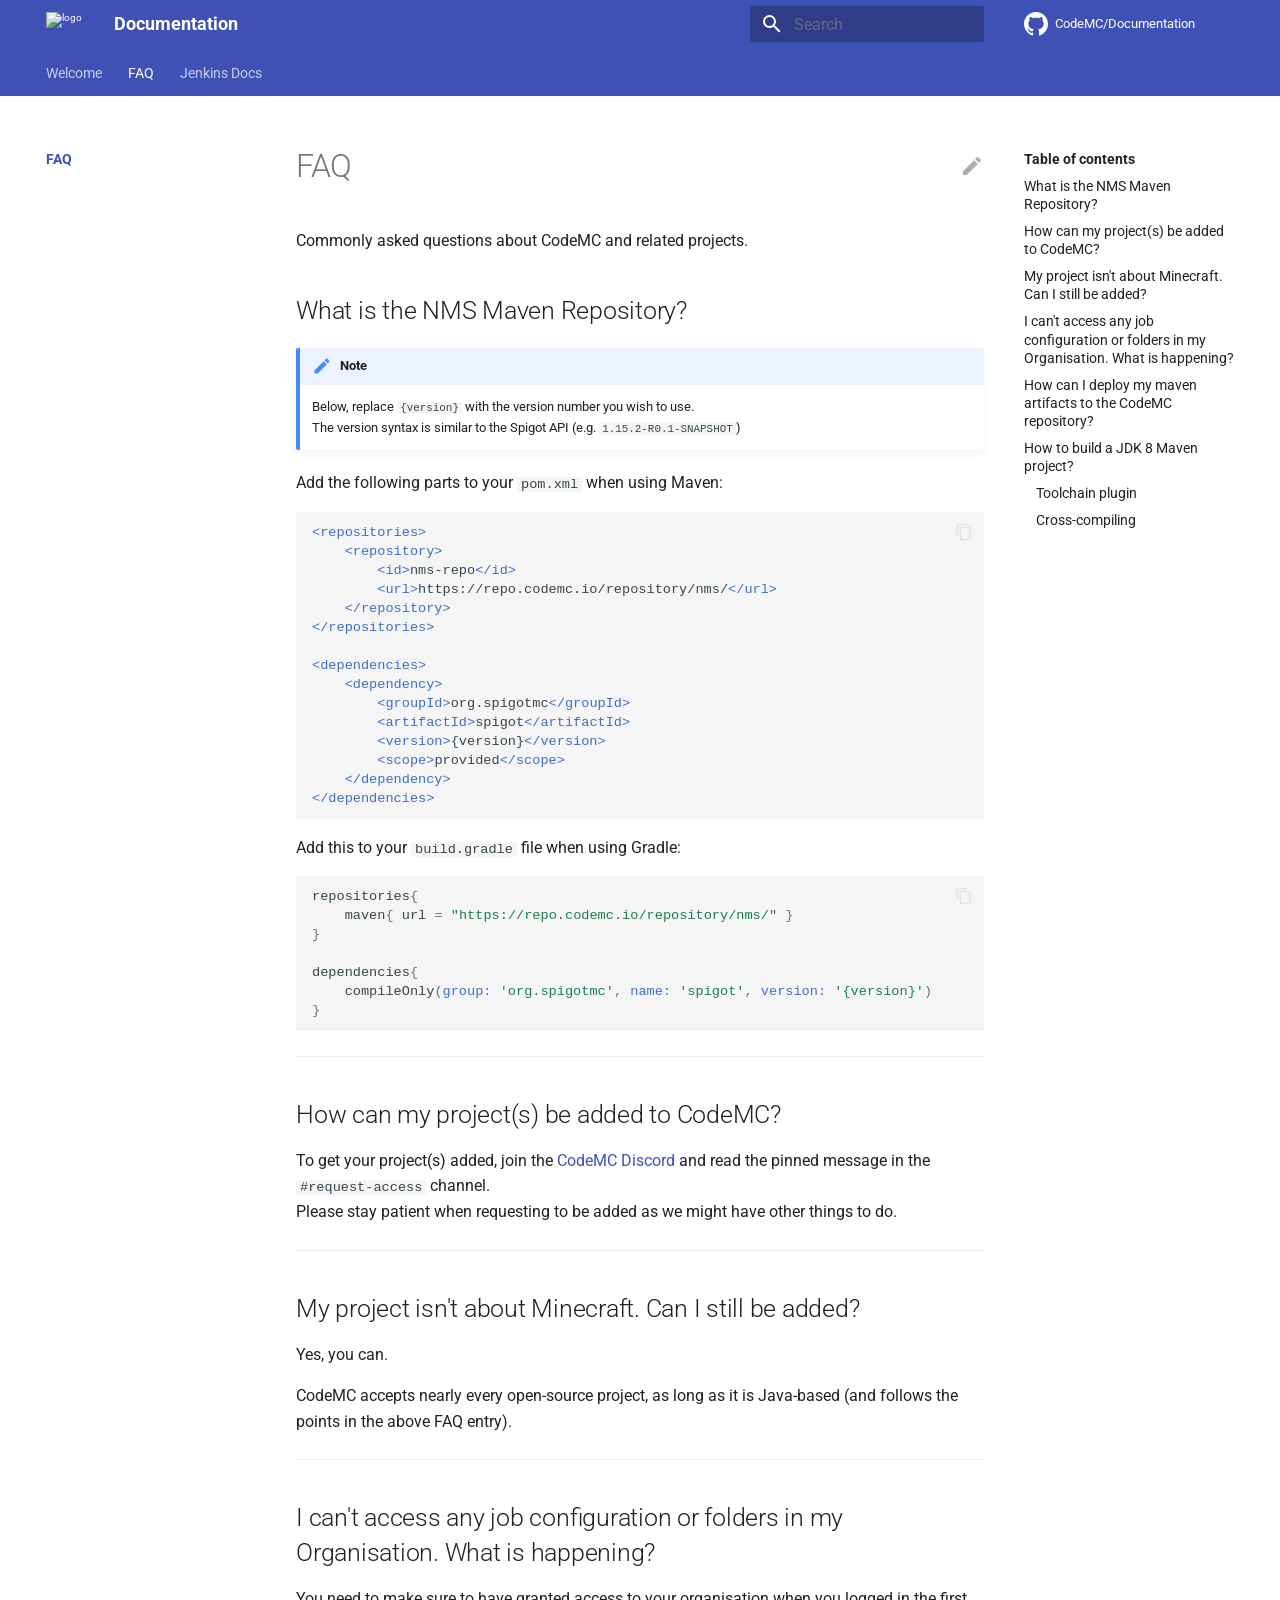
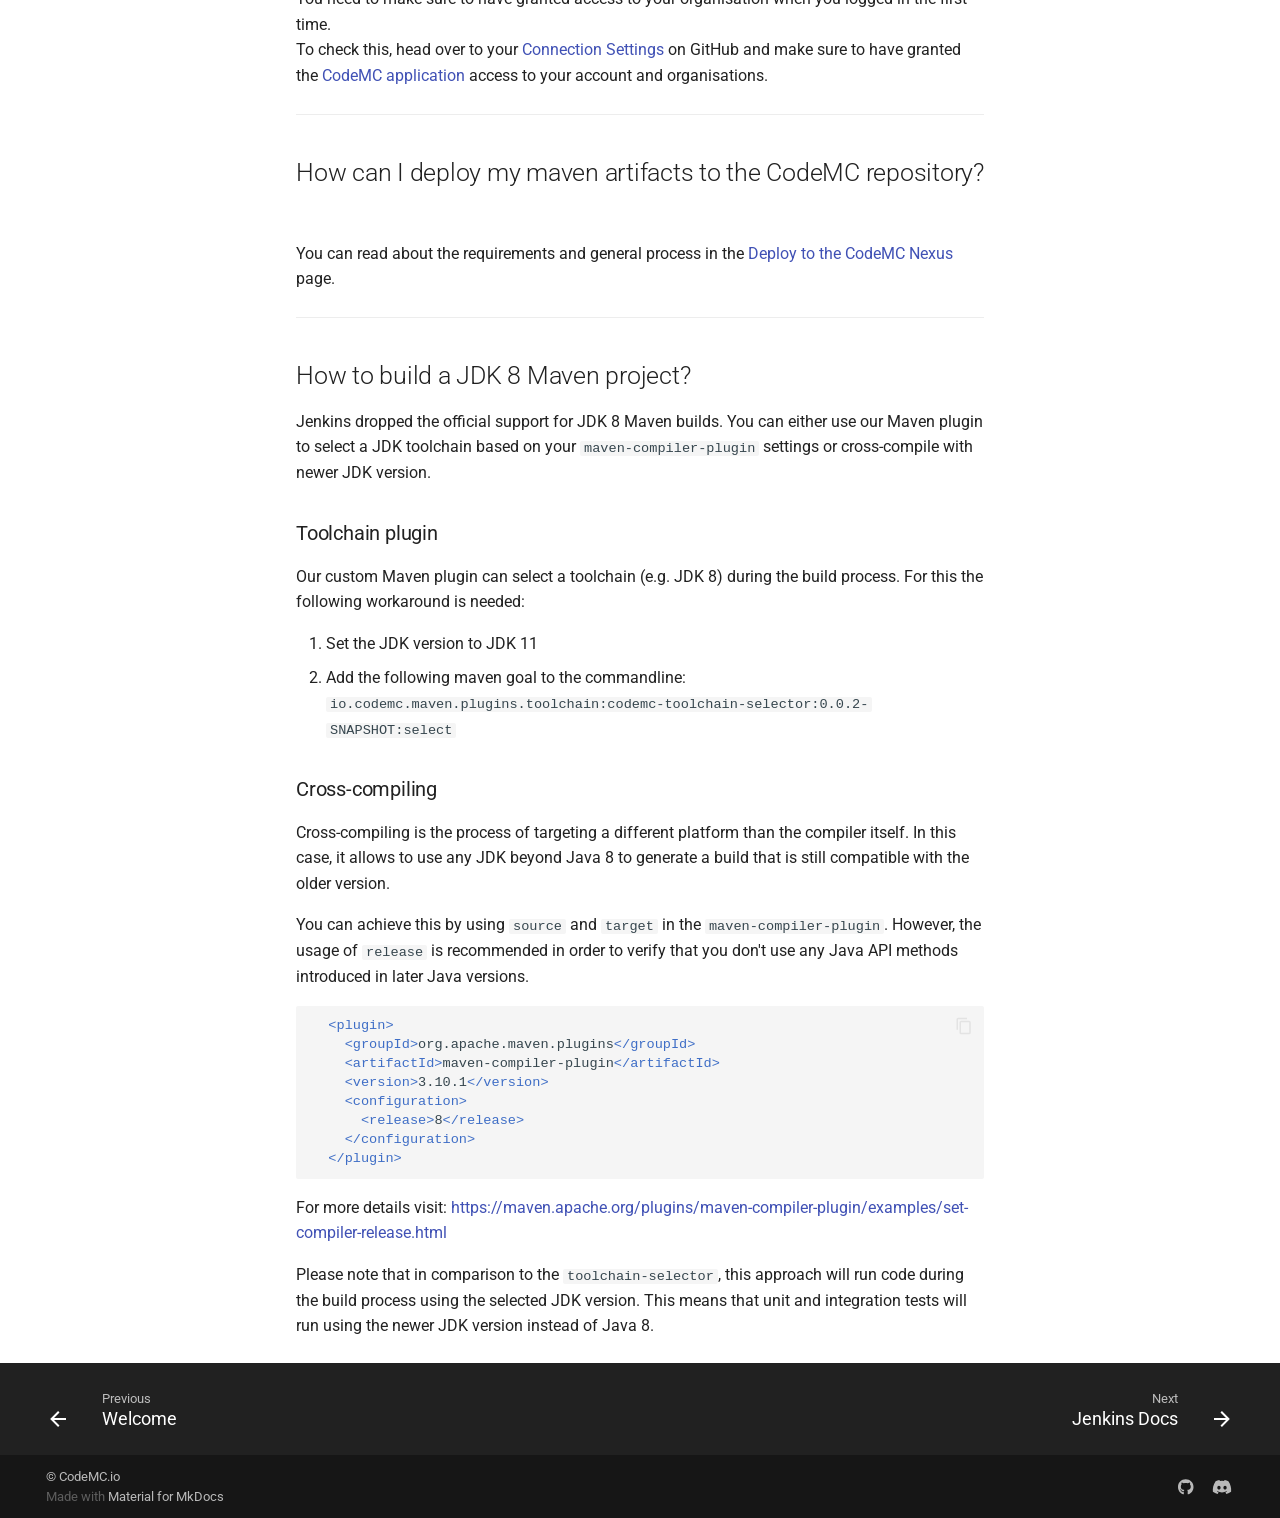
==== commit 1dd2af39: "Deploying Wiki to GitHub Pages (4c4abac)" ====
--- a/faq/index.html
+++ b/faq/index.html
@@ -13,7 +13,7 @@
       
       
       <link rel="icon" href="../assets/img/CodeMCLogoV2.png">
-      <meta name="generator" content="mkdocs-1.3.1, mkdocs-material-8.3.9">
+      <meta name="generator" content="mkdocs-1.3.1, mkdocs-material-8.4.0">
     
     
       
@@ -21,7 +21,7 @@
       
     
     
-      <link rel="stylesheet" href="../assets/stylesheets/main.1d29e8d0.min.css">
+      <link rel="stylesheet" href="../assets/stylesheets/main.69437709.min.css">
       
         
         <link rel="stylesheet" href="../assets/stylesheets/palette.cbb835fc.min.css">
@@ -46,7 +46,7 @@
     
       <link rel="stylesheet" href="../assets/css/styling.css">
     
-    <script>__md_scope=new URL("..",location),__md_get=(e,_=localStorage,t=__md_scope)=>JSON.parse(_.getItem(t.pathname+"."+e)),__md_set=(e,_,t=localStorage,a=__md_scope)=>{try{t.setItem(a.pathname+"."+e,JSON.stringify(_))}catch(e){}}</script>
+    <script>__md_scope=new URL("..",location),__md_hash=e=>[...e].reduce((e,_)=>(e<<5)-e+_.charCodeAt(0),0),__md_get=(e,_=localStorage,t=__md_scope)=>JSON.parse(_.getItem(t.pathname+"."+e)),__md_set=(e,_,t=localStorage,a=__md_scope)=>{try{t.setItem(a.pathname+"."+e,JSON.stringify(_))}catch(e){}}</script>
     
       
 
@@ -149,7 +149,7 @@
         <a href="https://github.com/CodeMC/Documentation" title="Go to repository" class="md-source" data-md-component="source">
   <div class="md-source__icon md-icon">
     
-    <svg xmlns="http://www.w3.org/2000/svg" viewBox="0 0 448 512"><!--! Font Awesome Free 6.1.1 by @fontawesome - https://fontawesome.com License - https://fontawesome.com/license/free (Icons: CC BY 4.0, Fonts: SIL OFL 1.1, Code: MIT License) Copyright 2022 Fonticons, Inc.--><path d="M400 32H48C21.5 32 0 53.5 0 80v352c0 26.5 21.5 48 48 48h352c26.5 0 48-21.5 48-48V80c0-26.5-21.5-48-48-48zM277.3 415.7c-8.4 1.5-11.5-3.7-11.5-8 0-5.4.2-33 .2-55.3 0-15.6-5.2-25.5-11.3-30.7 37-4.1 76-9.2 76-73.1 0-18.2-6.5-27.3-17.1-39 1.7-4.3 7.4-22-1.7-45-13.9-4.3-45.7 17.9-45.7 17.9-13.2-3.7-27.5-5.6-41.6-5.6-14.1 0-28.4 1.9-41.6 5.6 0 0-31.8-22.2-45.7-17.9-9.1 22.9-3.5 40.6-1.7 45-10.6 11.7-15.6 20.8-15.6 39 0 63.6 37.3 69 74.3 73.1-4.8 4.3-9.1 11.7-10.6 22.3-9.5 4.3-33.8 11.7-48.3-13.9-9.1-15.8-25.5-17.1-25.5-17.1-16.2-.2-1.1 10.2-1.1 10.2 10.8 5 18.4 24.2 18.4 24.2 9.7 29.7 56.1 19.7 56.1 19.7 0 13.9.2 36.5.2 40.6 0 4.3-3 9.5-11.5 8-66-22.1-112.2-84.9-112.2-158.3 0-91.8 70.2-161.5 162-161.5S388 165.6 388 257.4c.1 73.4-44.7 136.3-110.7 158.3zm-98.1-61.1c-1.9.4-3.7-.4-3.9-1.7-.2-1.5 1.1-2.8 3-3.2 1.9-.2 3.7.6 3.9 1.9.3 1.3-1 2.6-3 3zm-9.5-.9c0 1.3-1.5 2.4-3.5 2.4-2.2.2-3.7-.9-3.7-2.4 0-1.3 1.5-2.4 3.5-2.4 1.9-.2 3.7.9 3.7 2.4zm-13.7-1.1c-.4 1.3-2.4 1.9-4.1 1.3-1.9-.4-3.2-1.9-2.8-3.2.4-1.3 2.4-1.9 4.1-1.5 2 .6 3.3 2.1 2.8 3.4zm-12.3-5.4c-.9 1.1-2.8.9-4.3-.6-1.5-1.3-1.9-3.2-.9-4.1.9-1.1 2.8-.9 4.3.6 1.3 1.3 1.8 3.3.9 4.1zm-9.1-9.1c-.9.6-2.6 0-3.7-1.5s-1.1-3.2 0-3.9c1.1-.9 2.8-.2 3.7 1.3 1.1 1.5 1.1 3.3 0 4.1zm-6.5-9.7c-.9.9-2.4.4-3.5-.6-1.1-1.3-1.3-2.8-.4-3.5.9-.9 2.4-.4 3.5.6 1.1 1.3 1.3 2.8.4 3.5zm-6.7-7.4c-.4.9-1.7 1.1-2.8.4-1.3-.6-1.9-1.7-1.5-2.6.4-.6 1.5-.9 2.8-.4 1.3.7 1.9 1.8 1.5 2.6z"/></svg>
+    <svg xmlns="http://www.w3.org/2000/svg" viewBox="0 0 16 16"><path fill-rule="evenodd" d="M8 0C3.58 0 0 3.58 0 8c0 3.54 2.29 6.53 5.47 7.59.4.07.55-.17.55-.38 0-.19-.01-.82-.01-1.49-2.01.37-2.53-.49-2.69-.94-.09-.23-.48-.94-.82-1.13-.28-.15-.68-.52-.01-.53.63-.01 1.08.58 1.23.82.72 1.21 1.87.87 2.33.66.07-.52.28-.87.51-1.07-1.78-.2-3.64-.89-3.64-3.95 0-.87.31-1.59.82-2.15-.08-.2-.36-1.02.08-2.12 0 0 .67-.21 2.2.82.64-.18 1.32-.27 2-.27.68 0 1.36.09 2 .27 1.53-1.04 2.2-.82 2.2-.82.44 1.1.16 1.92.08 2.12.51.56.82 1.27.82 2.15 0 3.07-1.87 3.75-3.65 3.95.29.25.54.73.54 1.48 0 1.07-.01 1.93-.01 2.2 0 .21.15.46.55.38A8.013 8.013 0 0 0 16 8c0-4.42-3.58-8-8-8z"/></svg>
   </div>
   <div class="md-source__repository">
     CodeMC/Documentation
@@ -246,7 +246,7 @@
       <a href="https://github.com/CodeMC/Documentation" title="Go to repository" class="md-source" data-md-component="source">
   <div class="md-source__icon md-icon">
     
-    <svg xmlns="http://www.w3.org/2000/svg" viewBox="0 0 448 512"><!--! Font Awesome Free 6.1.1 by @fontawesome - https://fontawesome.com License - https://fontawesome.com/license/free (Icons: CC BY 4.0, Fonts: SIL OFL 1.1, Code: MIT License) Copyright 2022 Fonticons, Inc.--><path d="M400 32H48C21.5 32 0 53.5 0 80v352c0 26.5 21.5 48 48 48h352c26.5 0 48-21.5 48-48V80c0-26.5-21.5-48-48-48zM277.3 415.7c-8.4 1.5-11.5-3.7-11.5-8 0-5.4.2-33 .2-55.3 0-15.6-5.2-25.5-11.3-30.7 37-4.1 76-9.2 76-73.1 0-18.2-6.5-27.3-17.1-39 1.7-4.3 7.4-22-1.7-45-13.9-4.3-45.7 17.9-45.7 17.9-13.2-3.7-27.5-5.6-41.6-5.6-14.1 0-28.4 1.9-41.6 5.6 0 0-31.8-22.2-45.7-17.9-9.1 22.9-3.5 40.6-1.7 45-10.6 11.7-15.6 20.8-15.6 39 0 63.6 37.3 69 74.3 73.1-4.8 4.3-9.1 11.7-10.6 22.3-9.5 4.3-33.8 11.7-48.3-13.9-9.1-15.8-25.5-17.1-25.5-17.1-16.2-.2-1.1 10.2-1.1 10.2 10.8 5 18.4 24.2 18.4 24.2 9.7 29.7 56.1 19.7 56.1 19.7 0 13.9.2 36.5.2 40.6 0 4.3-3 9.5-11.5 8-66-22.1-112.2-84.9-112.2-158.3 0-91.8 70.2-161.5 162-161.5S388 165.6 388 257.4c.1 73.4-44.7 136.3-110.7 158.3zm-98.1-61.1c-1.9.4-3.7-.4-3.9-1.7-.2-1.5 1.1-2.8 3-3.2 1.9-.2 3.7.6 3.9 1.9.3 1.3-1 2.6-3 3zm-9.5-.9c0 1.3-1.5 2.4-3.5 2.4-2.2.2-3.7-.9-3.7-2.4 0-1.3 1.5-2.4 3.5-2.4 1.9-.2 3.7.9 3.7 2.4zm-13.7-1.1c-.4 1.3-2.4 1.9-4.1 1.3-1.9-.4-3.2-1.9-2.8-3.2.4-1.3 2.4-1.9 4.1-1.5 2 .6 3.3 2.1 2.8 3.4zm-12.3-5.4c-.9 1.1-2.8.9-4.3-.6-1.5-1.3-1.9-3.2-.9-4.1.9-1.1 2.8-.9 4.3.6 1.3 1.3 1.8 3.3.9 4.1zm-9.1-9.1c-.9.6-2.6 0-3.7-1.5s-1.1-3.2 0-3.9c1.1-.9 2.8-.2 3.7 1.3 1.1 1.5 1.1 3.3 0 4.1zm-6.5-9.7c-.9.9-2.4.4-3.5-.6-1.1-1.3-1.3-2.8-.4-3.5.9-.9 2.4-.4 3.5.6 1.1 1.3 1.3 2.8.4 3.5zm-6.7-7.4c-.4.9-1.7 1.1-2.8.4-1.3-.6-1.9-1.7-1.5-2.6.4-.6 1.5-.9 2.8-.4 1.3.7 1.9 1.8 1.5 2.6z"/></svg>
+    <svg xmlns="http://www.w3.org/2000/svg" viewBox="0 0 16 16"><path fill-rule="evenodd" d="M8 0C3.58 0 0 3.58 0 8c0 3.54 2.29 6.53 5.47 7.59.4.07.55-.17.55-.38 0-.19-.01-.82-.01-1.49-2.01.37-2.53-.49-2.69-.94-.09-.23-.48-.94-.82-1.13-.28-.15-.68-.52-.01-.53.63-.01 1.08.58 1.23.82.72 1.21 1.87.87 2.33.66.07-.52.28-.87.51-1.07-1.78-.2-3.64-.89-3.64-3.95 0-.87.31-1.59.82-2.15-.08-.2-.36-1.02.08-2.12 0 0 .67-.21 2.2.82.64-.18 1.32-.27 2-.27.68 0 1.36.09 2 .27 1.53-1.04 2.2-.82 2.2-.82.44 1.1.16 1.92.08 2.12.51.56.82 1.27.82 2.15 0 3.07-1.87 3.75-3.65 3.95.29.25.54.73.54 1.48 0 1.07-.01 1.93-.01 2.2 0 .21.15.46.55.38A8.013 8.013 0 0 0 16 8c0-4.42-3.58-8-8-8z"/></svg>
   </div>
   <div class="md-source__repository">
     CodeMC/Documentation
@@ -666,6 +666,9 @@
 For more details visit: <a href="https://maven.apache.org/plugins/maven-compiler-plugin/examples/set-compiler-release.html">https://maven.apache.org/plugins/maven-compiler-plugin/examples/set-compiler-release.html</a></p>
 <p>Please note that in comparison to the <code>toolchain-selector</code>, this approach will run code during the build process using the selected JDK version. This means that unit and integration tests will run using the newer JDK version instead of Java 8. </p>
 
+
+
+
               
             </article>
             
@@ -737,7 +740,7 @@
       
     
     <a href="https://github.com/CodeMC/Documentation" target="_blank" rel="noopener" title="github.com" class="md-social__link">
-      <svg xmlns="http://www.w3.org/2000/svg" viewBox="0 0 496 512"><!--! Font Awesome Free 6.1.1 by @fontawesome - https://fontawesome.com License - https://fontawesome.com/license/free (Icons: CC BY 4.0, Fonts: SIL OFL 1.1, Code: MIT License) Copyright 2022 Fonticons, Inc.--><path d="M165.9 397.4c0 2-2.3 3.6-5.2 3.6-3.3.3-5.6-1.3-5.6-3.6 0-2 2.3-3.6 5.2-3.6 3-.3 5.6 1.3 5.6 3.6zm-31.1-4.5c-.7 2 1.3 4.3 4.3 4.9 2.6 1 5.6 0 6.2-2s-1.3-4.3-4.3-5.2c-2.6-.7-5.5.3-6.2 2.3zm44.2-1.7c-2.9.7-4.9 2.6-4.6 4.9.3 2 2.9 3.3 5.9 2.6 2.9-.7 4.9-2.6 4.6-4.6-.3-1.9-3-3.2-5.9-2.9zM244.8 8C106.1 8 0 113.3 0 252c0 110.9 69.8 205.8 169.5 239.2 12.8 2.3 17.3-5.6 17.3-12.1 0-6.2-.3-40.4-.3-61.4 0 0-70 15-84.7-29.8 0 0-11.4-29.1-27.8-36.6 0 0-22.9-15.7 1.6-15.4 0 0 24.9 2 38.6 25.8 21.9 38.6 58.6 27.5 72.9 20.9 2.3-16 8.8-27.1 16-33.7-55.9-6.2-112.3-14.3-112.3-110.5 0-27.5 7.6-41.3 23.6-58.9-2.6-6.5-11.1-33.3 2.6-67.9 20.9-6.5 69 27 69 27 20-5.6 41.5-8.5 62.8-8.5s42.8 2.9 62.8 8.5c0 0 48.1-33.6 69-27 13.7 34.7 5.2 61.4 2.6 67.9 16 17.7 25.8 31.5 25.8 58.9 0 96.5-58.9 104.2-114.8 110.5 9.2 7.9 17 22.9 17 46.4 0 33.7-.3 75.4-.3 83.6 0 6.5 4.6 14.4 17.3 12.1C428.2 457.8 496 362.9 496 252 496 113.3 383.5 8 244.8 8zM97.2 352.9c-1.3 1-1 3.3.7 5.2 1.6 1.6 3.9 2.3 5.2 1 1.3-1 1-3.3-.7-5.2-1.6-1.6-3.9-2.3-5.2-1zm-10.8-8.1c-.7 1.3.3 2.9 2.3 3.9 1.6 1 3.6.7 4.3-.7.7-1.3-.3-2.9-2.3-3.9-2-.6-3.6-.3-4.3.7zm32.4 35.6c-1.6 1.3-1 4.3 1.3 6.2 2.3 2.3 5.2 2.6 6.5 1 1.3-1.3.7-4.3-1.3-6.2-2.2-2.3-5.2-2.6-6.5-1zm-11.4-14.7c-1.6 1-1.6 3.6 0 5.9 1.6 2.3 4.3 3.3 5.6 2.3 1.6-1.3 1.6-3.9 0-6.2-1.4-2.3-4-3.3-5.6-2z"/></svg>
+      <svg xmlns="http://www.w3.org/2000/svg" viewBox="0 0 496 512"><!--! Font Awesome Free 6.1.2 by @fontawesome - https://fontawesome.com License - https://fontawesome.com/license/free (Icons: CC BY 4.0, Fonts: SIL OFL 1.1, Code: MIT License) Copyright 2022 Fonticons, Inc.--><path d="M165.9 397.4c0 2-2.3 3.6-5.2 3.6-3.3.3-5.6-1.3-5.6-3.6 0-2 2.3-3.6 5.2-3.6 3-.3 5.6 1.3 5.6 3.6zm-31.1-4.5c-.7 2 1.3 4.3 4.3 4.9 2.6 1 5.6 0 6.2-2s-1.3-4.3-4.3-5.2c-2.6-.7-5.5.3-6.2 2.3zm44.2-1.7c-2.9.7-4.9 2.6-4.6 4.9.3 2 2.9 3.3 5.9 2.6 2.9-.7 4.9-2.6 4.6-4.6-.3-1.9-3-3.2-5.9-2.9zM244.8 8C106.1 8 0 113.3 0 252c0 110.9 69.8 205.8 169.5 239.2 12.8 2.3 17.3-5.6 17.3-12.1 0-6.2-.3-40.4-.3-61.4 0 0-70 15-84.7-29.8 0 0-11.4-29.1-27.8-36.6 0 0-22.9-15.7 1.6-15.4 0 0 24.9 2 38.6 25.8 21.9 38.6 58.6 27.5 72.9 20.9 2.3-16 8.8-27.1 16-33.7-55.9-6.2-112.3-14.3-112.3-110.5 0-27.5 7.6-41.3 23.6-58.9-2.6-6.5-11.1-33.3 2.6-67.9 20.9-6.5 69 27 69 27 20-5.6 41.5-8.5 62.8-8.5s42.8 2.9 62.8 8.5c0 0 48.1-33.6 69-27 13.7 34.7 5.2 61.4 2.6 67.9 16 17.7 25.8 31.5 25.8 58.9 0 96.5-58.9 104.2-114.8 110.5 9.2 7.9 17 22.9 17 46.4 0 33.7-.3 75.4-.3 83.6 0 6.5 4.6 14.4 17.3 12.1C428.2 457.8 496 362.9 496 252 496 113.3 383.5 8 244.8 8zM97.2 352.9c-1.3 1-1 3.3.7 5.2 1.6 1.6 3.9 2.3 5.2 1 1.3-1 1-3.3-.7-5.2-1.6-1.6-3.9-2.3-5.2-1zm-10.8-8.1c-.7 1.3.3 2.9 2.3 3.9 1.6 1 3.6.7 4.3-.7.7-1.3-.3-2.9-2.3-3.9-2-.6-3.6-.3-4.3.7zm32.4 35.6c-1.6 1.3-1 4.3 1.3 6.2 2.3 2.3 5.2 2.6 6.5 1 1.3-1.3.7-4.3-1.3-6.2-2.2-2.3-5.2-2.6-6.5-1zm-11.4-14.7c-1.6 1-1.6 3.6 0 5.9 1.6 2.3 4.3 3.3 5.6 2.3 1.6-1.3 1.6-3.9 0-6.2-1.4-2.3-4-3.3-5.6-2z"/></svg>
     </a>
   
     
@@ -746,7 +749,7 @@
       
     
     <a href="https://discord.gg/AGcFMu6" target="_blank" rel="noopener" title="discord.gg" class="md-social__link">
-      <svg xmlns="http://www.w3.org/2000/svg" viewBox="0 0 640 512"><!--! Font Awesome Free 6.1.1 by @fontawesome - https://fontawesome.com License - https://fontawesome.com/license/free (Icons: CC BY 4.0, Fonts: SIL OFL 1.1, Code: MIT License) Copyright 2022 Fonticons, Inc.--><path d="M524.531 69.836a1.5 1.5 0 0 0-.764-.7A485.065 485.065 0 0 0 404.081 32.03a1.816 1.816 0 0 0-1.923.91 337.461 337.461 0 0 0-14.9 30.6 447.848 447.848 0 0 0-134.426 0 309.541 309.541 0 0 0-15.135-30.6 1.89 1.89 0 0 0-1.924-.91 483.689 483.689 0 0 0-119.688 37.107 1.712 1.712 0 0 0-.788.676C39.068 183.651 18.186 294.69 28.43 404.354a2.016 2.016 0 0 0 .765 1.375 487.666 487.666 0 0 0 146.825 74.189 1.9 1.9 0 0 0 2.063-.676A348.2 348.2 0 0 0 208.12 430.4a1.86 1.86 0 0 0-1.019-2.588 321.173 321.173 0 0 1-45.868-21.853 1.885 1.885 0 0 1-.185-3.126 251.047 251.047 0 0 0 9.109-7.137 1.819 1.819 0 0 1 1.9-.256c96.229 43.917 200.41 43.917 295.5 0a1.812 1.812 0 0 1 1.924.233 234.533 234.533 0 0 0 9.132 7.16 1.884 1.884 0 0 1-.162 3.126 301.407 301.407 0 0 1-45.89 21.83 1.875 1.875 0 0 0-1 2.611 391.055 391.055 0 0 0 30.014 48.815 1.864 1.864 0 0 0 2.063.7A486.048 486.048 0 0 0 610.7 405.729a1.882 1.882 0 0 0 .765-1.352c12.264-126.783-20.532-236.912-86.934-334.541ZM222.491 337.58c-28.972 0-52.844-26.587-52.844-59.239s23.409-59.241 52.844-59.241c29.665 0 53.306 26.82 52.843 59.239 0 32.654-23.41 59.241-52.843 59.241Zm195.38 0c-28.971 0-52.843-26.587-52.843-59.239s23.409-59.241 52.843-59.241c29.667 0 53.307 26.82 52.844 59.239 0 32.654-23.177 59.241-52.844 59.241Z"/></svg>
+      <svg xmlns="http://www.w3.org/2000/svg" viewBox="0 0 640 512"><!--! Font Awesome Free 6.1.2 by @fontawesome - https://fontawesome.com License - https://fontawesome.com/license/free (Icons: CC BY 4.0, Fonts: SIL OFL 1.1, Code: MIT License) Copyright 2022 Fonticons, Inc.--><path d="M524.531 69.836a1.5 1.5 0 0 0-.764-.7A485.065 485.065 0 0 0 404.081 32.03a1.816 1.816 0 0 0-1.923.91 337.461 337.461 0 0 0-14.9 30.6 447.848 447.848 0 0 0-134.426 0 309.541 309.541 0 0 0-15.135-30.6 1.89 1.89 0 0 0-1.924-.91 483.689 483.689 0 0 0-119.688 37.107 1.712 1.712 0 0 0-.788.676C39.068 183.651 18.186 294.69 28.43 404.354a2.016 2.016 0 0 0 .765 1.375 487.666 487.666 0 0 0 146.825 74.189 1.9 1.9 0 0 0 2.063-.676A348.2 348.2 0 0 0 208.12 430.4a1.86 1.86 0 0 0-1.019-2.588 321.173 321.173 0 0 1-45.868-21.853 1.885 1.885 0 0 1-.185-3.126 251.047 251.047 0 0 0 9.109-7.137 1.819 1.819 0 0 1 1.9-.256c96.229 43.917 200.41 43.917 295.5 0a1.812 1.812 0 0 1 1.924.233 234.533 234.533 0 0 0 9.132 7.16 1.884 1.884 0 0 1-.162 3.126 301.407 301.407 0 0 1-45.89 21.83 1.875 1.875 0 0 0-1 2.611 391.055 391.055 0 0 0 30.014 48.815 1.864 1.864 0 0 0 2.063.7A486.048 486.048 0 0 0 610.7 405.729a1.882 1.882 0 0 0 .765-1.352c12.264-126.783-20.532-236.912-86.934-334.541ZM222.491 337.58c-28.972 0-52.844-26.587-52.844-59.239s23.409-59.241 52.844-59.241c29.665 0 53.306 26.82 52.843 59.239 0 32.654-23.41 59.241-52.843 59.241Zm195.38 0c-28.971 0-52.843-26.587-52.843-59.239s23.409-59.241 52.843-59.241c29.667 0 53.307 26.82 52.844 59.239 0 32.654-23.177 59.241-52.844 59.241Z"/></svg>
     </a>
   
 </div>
@@ -759,10 +762,11 @@
     <div class="md-dialog" data-md-component="dialog">
       <div class="md-dialog__inner md-typeset"></div>
     </div>
-    <script id="__config" type="application/json">{"base": "..", "features": ["navigation.tabs"], "search": "../assets/javascripts/workers/search.b97dbffb.min.js", "translations": {"clipboard.copied": "Copied to clipboard", "clipboard.copy": "Copy to clipboard", "search.config.lang": "en", "search.config.pipeline": "trimmer, stopWordFilter", "search.config.separator": "[\\s\\-]+", "search.placeholder": "Search", "search.result.more.one": "1 more on this page", "search.result.more.other": "# more on this page", "search.result.none": "No matching documents", "search.result.one": "1 matching document", "search.result.other": "# matching documents", "search.result.placeholder": "Type to start searching", "search.result.term.missing": "Missing", "select.version.title": "Select version"}}</script>
-    
-    
-      <script src="../assets/javascripts/bundle.6c7ad80a.min.js"></script>
+    
+    <script id="__config" type="application/json">{"base": "..", "features": ["navigation.tabs"], "search": "../assets/javascripts/workers/search.ecf98df9.min.js", "translations": {"clipboard.copied": "Copied to clipboard", "clipboard.copy": "Copy to clipboard", "search.config.lang": "en", "search.config.pipeline": "trimmer, stopWordFilter", "search.config.separator": "[\\s\\-]+", "search.placeholder": "Search", "search.result.more.one": "1 more on this page", "search.result.more.other": "# more on this page", "search.result.none": "No matching documents", "search.result.one": "1 matching document", "search.result.other": "# matching documents", "search.result.placeholder": "Type to start searching", "search.result.term.missing": "Missing", "select.version.title": "Select version"}}</script>
+    
+    
+      <script src="../assets/javascripts/bundle.9c69f0bc.min.js"></script>
       
     
   </body>
--- a/assets/stylesheets/main.69437709.min.css
+++ b/assets/stylesheets/main.69437709.min.css
@@ -0,0 +1 @@
+@charset "UTF-8";html{-webkit-text-size-adjust:none;-moz-text-size-adjust:none;-ms-text-size-adjust:none;text-size-adjust:none;box-sizing:border-box}*,:after,:before{box-sizing:inherit}@media (prefers-reduced-motion){*,:after,:before{transition:none!important}}body{margin:0}a,button,input,label{-webkit-tap-highlight-color:transparent}a{color:inherit;text-decoration:none}hr{border:0;box-sizing:initial;display:block;height:.05rem;overflow:visible;padding:0}small{font-size:80%}sub,sup{line-height:1em}img{border-style:none}table{border-collapse:initial;border-spacing:0}td,th{font-weight:400;vertical-align:top}button{background:transparent;border:0;font-family:inherit;font-size:inherit;margin:0;padding:0}input{border:0;outline:none}:root,[data-md-color-scheme=default]{--md-default-fg-color:rgba(0,0,0,.87);--md-default-fg-color--light:rgba(0,0,0,.54);--md-default-fg-color--lighter:rgba(0,0,0,.32);--md-default-fg-color--lightest:rgba(0,0,0,.07);--md-default-bg-color:#fff;--md-default-bg-color--light:hsla(0,0%,100%,.7);--md-default-bg-color--lighter:hsla(0,0%,100%,.3);--md-default-bg-color--lightest:hsla(0,0%,100%,.12);--md-primary-fg-color:#4051b5;--md-primary-fg-color--light:#5d6cc0;--md-primary-fg-color--dark:#303fa1;--md-primary-bg-color:#fff;--md-primary-bg-color--light:hsla(0,0%,100%,.7);--md-accent-fg-color:#526cfe;--md-accent-fg-color--transparent:rgba(82,108,254,.1);--md-accent-bg-color:#fff;--md-accent-bg-color--light:hsla(0,0%,100%,.7);--md-code-fg-color:#36464e;--md-code-bg-color:#f5f5f5;--md-code-hl-color:rgba(255,255,0,.5);--md-code-hl-number-color:#d52a2a;--md-code-hl-special-color:#db1457;--md-code-hl-function-color:#a846b9;--md-code-hl-constant-color:#6e59d9;--md-code-hl-keyword-color:#3f6ec6;--md-code-hl-string-color:#1c7d4d;--md-code-hl-name-color:var(--md-code-fg-color);--md-code-hl-operator-color:var(--md-default-fg-color--light);--md-code-hl-punctuation-color:var(--md-default-fg-color--light);--md-code-hl-comment-color:var(--md-default-fg-color--light);--md-code-hl-generic-color:var(--md-default-fg-color--light);--md-code-hl-variable-color:var(--md-default-fg-color--light);--md-typeset-color:var(--md-default-fg-color);--md-typeset-a-color:var(--md-primary-fg-color);--md-typeset-mark-color:rgba(255,255,0,.5);--md-typeset-del-color:rgba(245,80,61,.15);--md-typeset-ins-color:rgba(11,213,112,.15);--md-typeset-kbd-color:#fafafa;--md-typeset-kbd-accent-color:#fff;--md-typeset-kbd-border-color:#b8b8b8;--md-typeset-table-color:rgba(0,0,0,.12);--md-admonition-fg-color:var(--md-default-fg-color);--md-admonition-bg-color:var(--md-default-bg-color);--md-footer-fg-color:#fff;--md-footer-fg-color--light:hsla(0,0%,100%,.7);--md-footer-fg-color--lighter:hsla(0,0%,100%,.3);--md-footer-bg-color:rgba(0,0,0,.87);--md-footer-bg-color--dark:rgba(0,0,0,.32);--md-shadow-z1:0 0.2rem 0.5rem rgba(0,0,0,.05),0 0 0.05rem rgba(0,0,0,.1);--md-shadow-z2:0 0.2rem 0.5rem rgba(0,0,0,.1),0 0 0.05rem rgba(0,0,0,.25);--md-shadow-z3:0 0.2rem 0.5rem rgba(0,0,0,.2),0 0 0.05rem rgba(0,0,0,.35)}.md-icon svg{fill:currentcolor;display:block;height:1.2rem;width:1.2rem}body{-webkit-font-smoothing:antialiased;-moz-osx-font-smoothing:grayscale;--md-text-font-family:var(--md-text-font,_),-apple-system,BlinkMacSystemFont,Helvetica,Arial,sans-serif;--md-code-font-family:var(--md-code-font,_),SFMono-Regular,Consolas,Menlo,monospace}body,input{font-feature-settings:"kern","liga";font-family:var(--md-text-font-family)}body,code,input,kbd,pre{color:var(--md-typeset-color)}code,kbd,pre{font-feature-settings:"kern";font-family:var(--md-code-font-family)}:root{--md-typeset-table-sort-icon:url('data:image/svg+xml;charset=utf-8,<svg xmlns="http://www.w3.org/2000/svg" viewBox="0 0 24 24"><path d="m18 21-4-4h3V7h-3l4-4 4 4h-3v10h3M2 19v-2h10v2M2 13v-2h7v2M2 7V5h4v2H2Z"/></svg>');--md-typeset-table-sort-icon--asc:url('data:image/svg+xml;charset=utf-8,<svg xmlns="http://www.w3.org/2000/svg" viewBox="0 0 24 24"><path d="M19 17h3l-4 4-4-4h3V3h2M2 17h10v2H2M6 5v2H2V5m0 6h7v2H2v-2Z"/></svg>');--md-typeset-table-sort-icon--desc:url('data:image/svg+xml;charset=utf-8,<svg xmlns="http://www.w3.org/2000/svg" viewBox="0 0 24 24"><path d="M19 7h3l-4-4-4 4h3v14h2M2 17h10v2H2M6 5v2H2V5m0 6h7v2H2v-2Z"/></svg>')}.md-typeset{-webkit-print-color-adjust:exact;color-adjust:exact;font-size:.8rem;line-height:1.6}@media print{.md-typeset{font-size:.68rem}}.md-typeset blockquote,.md-typeset dl,.md-typeset figure,.md-typeset ol,.md-typeset pre,.md-typeset ul{margin-bottom:1em;margin-top:1em}.md-typeset h1{color:var(--md-default-fg-color--light);font-size:2em;line-height:1.3;margin:0 0 1.25em}.md-typeset h1,.md-typeset h2{font-weight:300;letter-spacing:-.01em}.md-typeset h2{font-size:1.5625em;line-height:1.4;margin:1.6em 0 .64em}.md-typeset h3{font-size:1.25em;font-weight:400;letter-spacing:-.01em;line-height:1.5;margin:1.6em 0 .8em}.md-typeset h2+h3{margin-top:.8em}.md-typeset h4{font-weight:700;letter-spacing:-.01em;margin:1em 0}.md-typeset h5,.md-typeset h6{color:var(--md-default-fg-color--light);font-size:.8em;font-weight:700;letter-spacing:-.01em;margin:1.25em 0}.md-typeset h5{text-transform:uppercase}.md-typeset hr{border-bottom:.05rem solid var(--md-default-fg-color--lightest);display:flow-root;margin:1.5em 0}.md-typeset a{color:var(--md-typeset-a-color);word-break:break-word}.md-typeset a,.md-typeset a:before{transition:color 125ms}.md-typeset a:focus,.md-typeset a:hover{color:var(--md-accent-fg-color)}.md-typeset a:focus code,.md-typeset a:hover code{background-color:var(--md-accent-fg-color--transparent)}.md-typeset a code{color:currentcolor;transition:background-color 125ms}.md-typeset a.focus-visible{outline-color:var(--md-accent-fg-color);outline-offset:.2rem}.md-typeset code,.md-typeset kbd,.md-typeset pre{color:var(--md-code-fg-color);direction:ltr}@media print{.md-typeset code,.md-typeset kbd,.md-typeset pre{white-space:pre-wrap}}.md-typeset code{background-color:var(--md-code-bg-color);border-radius:.1rem;-webkit-box-decoration-break:clone;box-decoration-break:clone;font-size:.85em;padding:0 .2941176471em;word-break:break-word}.md-typeset code:not(.focus-visible){-webkit-tap-highlight-color:transparent;outline:none}.md-typeset pre{display:flow-root;line-height:1.4;position:relative}.md-typeset pre>code{-webkit-box-decoration-break:slice;box-decoration-break:slice;box-shadow:none;display:block;margin:0;outline-color:var(--md-accent-fg-color);overflow:auto;padding:.7720588235em 1.1764705882em;scrollbar-color:var(--md-default-fg-color--lighter) transparent;scrollbar-width:thin;touch-action:auto;word-break:normal}.md-typeset pre>code:hover{scrollbar-color:var(--md-accent-fg-color) transparent}.md-typeset pre>code::-webkit-scrollbar{height:.2rem;width:.2rem}.md-typeset pre>code::-webkit-scrollbar-thumb{background-color:var(--md-default-fg-color--lighter)}.md-typeset pre>code::-webkit-scrollbar-thumb:hover{background-color:var(--md-accent-fg-color)}.md-typeset kbd{background-color:var(--md-typeset-kbd-color);border-radius:.1rem;box-shadow:0 .1rem 0 .05rem var(--md-typeset-kbd-border-color),0 .1rem 0 var(--md-typeset-kbd-border-color),0 -.1rem .2rem var(--md-typeset-kbd-accent-color) inset;color:var(--md-default-fg-color);display:inline-block;font-size:.75em;padding:0 .6666666667em;vertical-align:text-top;word-break:break-word}.md-typeset mark{background-color:var(--md-typeset-mark-color);-webkit-box-decoration-break:clone;box-decoration-break:clone;color:inherit;word-break:break-word}.md-typeset abbr{border-bottom:.05rem dotted var(--md-default-fg-color--light);cursor:help;text-decoration:none}@media (hover:none){.md-typeset abbr{position:relative}.md-typeset abbr[title]:-webkit-any(:focus,:hover):after{background-color:var(--md-default-fg-color);border-radius:.1rem;box-shadow:var(--md-shadow-z3);color:var(--md-default-bg-color);content:attr(title);display:inline-block;font-size:.7rem;margin-top:2em;max-width:80%;min-width:-webkit-max-content;min-width:max-content;padding:.2rem .3rem;position:absolute;width:auto}.md-typeset abbr[title]:-moz-any(:focus,:hover):after{background-color:var(--md-default-fg-color);border-radius:.1rem;box-shadow:var(--md-shadow-z3);color:var(--md-default-bg-color);content:attr(title);display:inline-block;font-size:.7rem;margin-top:2em;max-width:80%;min-width:-moz-max-content;min-width:max-content;padding:.2rem .3rem;position:absolute;width:auto}[dir=ltr] .md-typeset abbr[title]:-webkit-any(:focus,:hover):after{left:0}[dir=ltr] .md-typeset abbr[title]:-moz-any(:focus,:hover):after{left:0}[dir=ltr] .md-typeset abbr[title]:is(:focus,:hover):after{left:0}[dir=rtl] .md-typeset abbr[title]:-webkit-any(:focus,:hover):after{right:0}[dir=rtl] .md-typeset abbr[title]:-moz-any(:focus,:hover):after{right:0}[dir=rtl] .md-typeset abbr[title]:is(:focus,:hover):after{right:0}.md-typeset abbr[title]:is(:focus,:hover):after{background-color:var(--md-default-fg-color);border-radius:.1rem;box-shadow:var(--md-shadow-z3);color:var(--md-default-bg-color);content:attr(title);display:inline-block;font-size:.7rem;margin-top:2em;max-width:80%;min-width:-webkit-max-content;min-width:-moz-max-content;min-width:max-content;padding:.2rem .3rem;position:absolute;width:auto}}.md-typeset small{opacity:.75}[dir=ltr] .md-typeset sub,[dir=ltr] .md-typeset sup{margin-left:.078125em}[dir=rtl] .md-typeset sub,[dir=rtl] .md-typeset sup{margin-right:.078125em}[dir=ltr] .md-typeset blockquote{padding-left:.6rem}[dir=rtl] .md-typeset blockquote{padding-right:.6rem}[dir=ltr] .md-typeset blockquote{border-left:.2rem solid var(--md-default-fg-color--lighter)}[dir=rtl] .md-typeset blockquote{border-right:.2rem solid var(--md-default-fg-color--lighter)}.md-typeset blockquote{color:var(--md-default-fg-color--light);margin-left:0;margin-right:0}.md-typeset ul{list-style-type:disc}[dir=ltr] .md-typeset ol,[dir=ltr] .md-typeset ul{margin-left:.625em}[dir=rtl] .md-typeset ol,[dir=rtl] .md-typeset ul{margin-right:.625em}.md-typeset ol,.md-typeset ul{padding:0}.md-typeset ol:not([hidden]),.md-typeset ul:not([hidden]){display:flow-root}.md-typeset ol ol,.md-typeset ul ol{list-style-type:lower-alpha}.md-typeset ol ol ol,.md-typeset ul ol ol{list-style-type:lower-roman}[dir=ltr] .md-typeset ol li,[dir=ltr] .md-typeset ul li{margin-left:1.25em}[dir=rtl] .md-typeset ol li,[dir=rtl] .md-typeset ul li{margin-right:1.25em}.md-typeset ol li,.md-typeset ul li{margin-bottom:.5em}.md-typeset ol li blockquote,.md-typeset ol li p,.md-typeset ul li blockquote,.md-typeset ul li p{margin:.5em 0}.md-typeset ol li:last-child,.md-typeset ul li:last-child{margin-bottom:0}.md-typeset ol li :-webkit-any(ul,ol),.md-typeset ul li :-webkit-any(ul,ol){margin-bottom:.5em;margin-top:.5em}.md-typeset ol li :-moz-any(ul,ol),.md-typeset ul li :-moz-any(ul,ol){margin-bottom:.5em;margin-top:.5em}[dir=ltr] .md-typeset ol li :-webkit-any(ul,ol),[dir=ltr] .md-typeset ul li :-webkit-any(ul,ol){margin-left:.625em}[dir=ltr] .md-typeset ol li :-moz-any(ul,ol),[dir=ltr] .md-typeset ul li :-moz-any(ul,ol){margin-left:.625em}[dir=ltr] .md-typeset ol li :is(ul,ol),[dir=ltr] .md-typeset ul li :is(ul,ol){margin-left:.625em}[dir=rtl] .md-typeset ol li :-webkit-any(ul,ol),[dir=rtl] .md-typeset ul li :-webkit-any(ul,ol){margin-right:.625em}[dir=rtl] .md-typeset ol li :-moz-any(ul,ol),[dir=rtl] .md-typeset ul li :-moz-any(ul,ol){margin-right:.625em}[dir=rtl] .md-typeset ol li :is(ul,ol),[dir=rtl] .md-typeset ul li :is(ul,ol){margin-right:.625em}.md-typeset ol li :is(ul,ol),.md-typeset ul li :is(ul,ol){margin-bottom:.5em;margin-top:.5em}[dir=ltr] .md-typeset dd{margin-left:1.875em}[dir=rtl] .md-typeset dd{margin-right:1.875em}.md-typeset dd{margin-bottom:1.5em;margin-top:1em}.md-typeset img,.md-typeset svg,.md-typeset video{height:auto;max-width:100%}.md-typeset img[align=left]{margin:1em 1em 1em 0}.md-typeset img[align=right]{margin:1em 0 1em 1em}.md-typeset img[align]:only-child{margin-top:0}.md-typeset img[src$="#gh-dark-mode-only"],.md-typeset img[src$="#only-dark"]{display:none}.md-typeset figure{display:flow-root;margin:1em auto;max-width:100%;text-align:center;width:-webkit-fit-content;width:-moz-fit-content;width:fit-content}.md-typeset figure img{display:block}.md-typeset figcaption{font-style:italic;margin:1em auto;max-width:24rem}.md-typeset iframe{max-width:100%}.md-typeset table:not([class]){background-color:var(--md-default-bg-color);border:.05rem solid var(--md-typeset-table-color);border-radius:.1rem;display:inline-block;font-size:.64rem;max-width:100%;overflow:auto;touch-action:auto}@media print{.md-typeset table:not([class]){display:table}}.md-typeset table:not([class])+*{margin-top:1.5em}.md-typeset table:not([class]) :-webkit-any(th,td)>:first-child{margin-top:0}.md-typeset table:not([class]) :-moz-any(th,td)>:first-child{margin-top:0}.md-typeset table:not([class]) :is(th,td)>:first-child{margin-top:0}.md-typeset table:not([class]) :-webkit-any(th,td)>:last-child{margin-bottom:0}.md-typeset table:not([class]) :-moz-any(th,td)>:last-child{margin-bottom:0}.md-typeset table:not([class]) :is(th,td)>:last-child{margin-bottom:0}.md-typeset table:not([class]) :-webkit-any(th,td):not([align]){text-align:left}.md-typeset table:not([class]) :-moz-any(th,td):not([align]){text-align:left}.md-typeset table:not([class]) :is(th,td):not([align]){text-align:left}[dir=rtl] .md-typeset table:not([class]) :-webkit-any(th,td):not([align]){text-align:right}[dir=rtl] .md-typeset table:not([class]) :-moz-any(th,td):not([align]){text-align:right}[dir=rtl] .md-typeset table:not([class]) :is(th,td):not([align]){text-align:right}.md-typeset table:not([class]) th{font-weight:700;min-width:5rem;padding:.9375em 1.25em;vertical-align:top}.md-typeset table:not([class]) th a{color:inherit}.md-typeset table:not([class]) td{border-top:.05rem solid var(--md-typeset-table-color);padding:.9375em 1.25em;vertical-align:top}.md-typeset table:not([class]) tbody tr{transition:background-color 125ms}.md-typeset table:not([class]) tbody tr:hover{background-color:rgba(0,0,0,.035);box-shadow:0 .05rem 0 var(--md-default-bg-color) inset}.md-typeset table:not([class]) a{word-break:normal}.md-typeset table th[role=columnheader]{cursor:pointer}[dir=ltr] .md-typeset table th[role=columnheader]:after{margin-left:.5em}[dir=rtl] .md-typeset table th[role=columnheader]:after{margin-right:.5em}.md-typeset table th[role=columnheader]:after{content:"";display:inline-block;height:1.2em;-webkit-mask-image:var(--md-typeset-table-sort-icon);mask-image:var(--md-typeset-table-sort-icon);-webkit-mask-repeat:no-repeat;mask-repeat:no-repeat;-webkit-mask-size:contain;mask-size:contain;transition:background-color 125ms;vertical-align:text-bottom;width:1.2em}.md-typeset table th[role=columnheader]:hover:after{background-color:var(--md-default-fg-color--lighter)}.md-typeset table th[role=columnheader][aria-sort=ascending]:after{background-color:var(--md-default-fg-color--light);-webkit-mask-image:var(--md-typeset-table-sort-icon--asc);mask-image:var(--md-typeset-table-sort-icon--asc)}.md-typeset table th[role=columnheader][aria-sort=descending]:after{background-color:var(--md-default-fg-color--light);-webkit-mask-image:var(--md-typeset-table-sort-icon--desc);mask-image:var(--md-typeset-table-sort-icon--desc)}.md-typeset__scrollwrap{margin:1em -.8rem;overflow-x:auto;touch-action:auto}.md-typeset__table{display:inline-block;margin-bottom:.5em;padding:0 .8rem}@media print{.md-typeset__table{display:block}}html .md-typeset__table table{display:table;margin:0;overflow:hidden;width:100%}@media screen and (max-width:44.9375em){.md-content__inner>pre{margin:1em -.8rem}.md-content__inner>pre code{border-radius:0}}.md-banner{background-color:var(--md-footer-bg-color);color:var(--md-footer-fg-color);overflow:auto}@media print{.md-banner{display:none}}.md-banner--warning{background:var(--md-typeset-mark-color);color:var(--md-default-fg-color)}.md-banner__inner{font-size:.7rem;margin:.6rem auto;padding:0 .8rem}.md-banner__button{color:inherit;cursor:pointer;float:right;transition:opacity .25s}.md-banner__button:hover{opacity:.7}html{font-size:125%;height:100%;overflow-x:hidden}@media screen and (min-width:100em){html{font-size:137.5%}}@media screen and (min-width:125em){html{font-size:150%}}body{background-color:var(--md-default-bg-color);display:flex;flex-direction:column;font-size:.5rem;min-height:100%;position:relative;width:100%}@media print{body{display:block}}@media screen and (max-width:59.9375em){body[data-md-scrolllock]{position:fixed}}.md-grid{margin-left:auto;margin-right:auto;max-width:61rem}.md-container{display:flex;flex-direction:column;flex-grow:1}@media print{.md-container{display:block}}.md-main{flex-grow:1}.md-main__inner{display:flex;height:100%;margin-top:1.5rem}.md-ellipsis{overflow:hidden;text-overflow:ellipsis;white-space:nowrap}.md-toggle{display:none}.md-option{height:0;opacity:0;position:absolute;width:0}.md-option:checked+label:not([hidden]){display:block}.md-option.focus-visible+label{outline-color:var(--md-accent-fg-color);outline-style:auto}.md-skip{background-color:var(--md-default-fg-color);border-radius:.1rem;color:var(--md-default-bg-color);font-size:.64rem;margin:.5rem;opacity:0;outline-color:var(--md-accent-fg-color);padding:.3rem .5rem;position:fixed;transform:translateY(.4rem);z-index:-1}.md-skip:focus{opacity:1;transform:translateY(0);transition:transform .25s cubic-bezier(.4,0,.2,1),opacity 175ms 75ms;z-index:10}@page{margin:25mm}:root{--md-clipboard-icon:url('data:image/svg+xml;charset=utf-8,<svg xmlns="http://www.w3.org/2000/svg" viewBox="0 0 24 24"><path d="M19 21H8V7h11m0-2H8a2 2 0 0 0-2 2v14a2 2 0 0 0 2 2h11a2 2 0 0 0 2-2V7a2 2 0 0 0-2-2m-3-4H4a2 2 0 0 0-2 2v14h2V3h12V1Z"/></svg>')}.md-clipboard{border-radius:.1rem;color:var(--md-default-fg-color--lightest);cursor:pointer;height:1.5em;outline-color:var(--md-accent-fg-color);outline-offset:.1rem;position:absolute;right:.5em;top:.5em;transition:color .25s;width:1.5em;z-index:1}@media print{.md-clipboard{display:none}}.md-clipboard:not(.focus-visible){-webkit-tap-highlight-color:transparent;outline:none}:hover>.md-clipboard{color:var(--md-default-fg-color--light)}.md-clipboard:-webkit-any(:focus,:hover){color:var(--md-accent-fg-color)}.md-clipboard:-moz-any(:focus,:hover){color:var(--md-accent-fg-color)}.md-clipboard:is(:focus,:hover){color:var(--md-accent-fg-color)}.md-clipboard:after{background-color:currentcolor;content:"";display:block;height:1.125em;margin:0 auto;-webkit-mask-image:var(--md-clipboard-icon);mask-image:var(--md-clipboard-icon);-webkit-mask-repeat:no-repeat;mask-repeat:no-repeat;-webkit-mask-size:contain;mask-size:contain;width:1.125em}.md-clipboard--inline{cursor:pointer}.md-clipboard--inline code{transition:color .25s,background-color .25s}.md-clipboard--inline:-webkit-any(:focus,:hover) code{background-color:var(--md-accent-fg-color--transparent);color:var(--md-accent-fg-color)}.md-clipboard--inline:-moz-any(:focus,:hover) code{background-color:var(--md-accent-fg-color--transparent);color:var(--md-accent-fg-color)}.md-clipboard--inline:is(:focus,:hover) code{background-color:var(--md-accent-fg-color--transparent);color:var(--md-accent-fg-color)}@-webkit-keyframes consent{0%{opacity:0;transform:translateY(100%)}to{opacity:1;transform:translateY(0)}}@keyframes consent{0%{opacity:0;transform:translateY(100%)}to{opacity:1;transform:translateY(0)}}@-webkit-keyframes overlay{0%{opacity:0}to{opacity:1}}@keyframes overlay{0%{opacity:0}to{opacity:1}}.md-consent__overlay{-webkit-animation:overlay .25s both;animation:overlay .25s both;-webkit-backdrop-filter:blur(.1rem);backdrop-filter:blur(.1rem);background-color:rgba(0,0,0,.54);height:100%;opacity:1;position:fixed;top:0;width:100%;z-index:5}.md-consent__inner{-webkit-animation:consent .5s cubic-bezier(.1,.7,.1,1) both;animation:consent .5s cubic-bezier(.1,.7,.1,1) both;background-color:var(--md-default-bg-color);border:0;border-radius:.1rem;bottom:0;box-shadow:0 0 .2rem rgba(0,0,0,.1),0 .2rem .4rem rgba(0,0,0,.2);max-height:100%;overflow:auto;padding:0;position:fixed;width:100%;z-index:5}.md-consent__form{padding:.8rem}.md-consent__settings{display:none;margin:1em 0}input:checked+.md-consent__settings{display:block}.md-consent__controls{margin-bottom:.8rem}.md-typeset .md-consent__controls .md-button{display:inline}@media screen and (max-width:44.9375em){.md-typeset .md-consent__controls .md-button{display:block;margin-top:.4rem;text-align:center;width:100%}}.md-consent label{cursor:pointer}.md-content{flex-grow:1;min-width:0}.md-content__inner{margin:0 .8rem 1.2rem;padding-top:.6rem}@media screen and (min-width:76.25em){[dir=ltr] .md-sidebar--primary:not([hidden])~.md-content>.md-content__inner{margin-left:1.2rem}[dir=ltr] .md-sidebar--secondary:not([hidden])~.md-content>.md-content__inner,[dir=rtl] .md-sidebar--primary:not([hidden])~.md-content>.md-content__inner{margin-right:1.2rem}[dir=rtl] .md-sidebar--secondary:not([hidden])~.md-content>.md-content__inner{margin-left:1.2rem}}.md-content__inner:before{content:"";display:block;height:.4rem}.md-content__inner>:last-child{margin-bottom:0}[dir=ltr] .md-content__button{margin-left:.4rem}[dir=rtl] .md-content__button{margin-right:.4rem}.md-content__button{float:right;margin:.4rem 0;padding:0}@media print{.md-content__button{display:none}}[dir=rtl] .md-content__button{float:left}.md-typeset .md-content__button{color:var(--md-default-fg-color--lighter)}.md-content__button svg{display:inline;vertical-align:top}[dir=rtl] .md-content__button svg{transform:scaleX(-1)}[dir=ltr] .md-dialog{right:.8rem}[dir=rtl] .md-dialog{left:.8rem}.md-dialog{background-color:var(--md-default-fg-color);border-radius:.1rem;bottom:.8rem;box-shadow:var(--md-shadow-z3);min-width:11.1rem;opacity:0;padding:.4rem .6rem;pointer-events:none;position:fixed;transform:translateY(100%);transition:transform 0ms .4s,opacity .4s;z-index:4}@media print{.md-dialog{display:none}}.md-dialog--active{opacity:1;pointer-events:auto;transform:translateY(0);transition:transform .4s cubic-bezier(.075,.85,.175,1),opacity .4s}.md-dialog__inner{color:var(--md-default-bg-color);font-size:.7rem}.md-feedback{margin:2em 0 1em;text-align:center}.md-feedback fieldset{border:none;margin:0;padding:0}.md-feedback__title{font-weight:700;margin:1em auto}.md-feedback__inner{position:relative}.md-feedback__list{align-content:baseline;display:flex;flex-wrap:wrap;justify-content:center;position:relative}.md-feedback__list:hover .md-icon:not(:disabled){color:var(--md-default-fg-color--lighter)}:disabled .md-feedback__list{min-height:1.8rem}.md-feedback__icon{color:var(--md-default-fg-color--light);cursor:pointer;flex-shrink:0;margin:0 .1rem;transition:color 125ms}.md-feedback__icon:not(:disabled).md-icon:hover{color:var(--md-accent-fg-color)}.md-feedback__icon:disabled{color:var(--md-default-fg-color--lightest);pointer-events:none}.md-feedback__note{opacity:0;position:relative;transform:translateY(.4rem);transition:transform .4s cubic-bezier(.1,.7,.1,1),opacity .15s}.md-feedback__note>*{margin:0 auto;max-width:16rem}:disabled .md-feedback__note{opacity:1;transform:translateY(0)}.md-footer{background-color:var(--md-footer-bg-color);color:var(--md-footer-fg-color)}@media print{.md-footer{display:none}}.md-footer__inner{justify-content:space-between;overflow:auto;padding:.2rem}.md-footer__inner:not([hidden]){display:flex}.md-footer__link{display:flex;flex-grow:0.01;outline-color:var(--md-accent-fg-color);overflow:hidden;padding-bottom:.4rem;padding-top:1.4rem;transition:opacity .25s}.md-footer__link:-webkit-any(:focus,:hover){opacity:.7}.md-footer__link:-moz-any(:focus,:hover){opacity:.7}.md-footer__link:is(:focus,:hover){opacity:.7}[dir=rtl] .md-footer__link svg{transform:scaleX(-1)}@media screen and (max-width:44.9375em){.md-footer__link--prev .md-footer__title{display:none}}[dir=ltr] .md-footer__link--next{margin-left:auto}[dir=rtl] .md-footer__link--next{margin-right:auto}.md-footer__link--next{text-align:right}[dir=rtl] .md-footer__link--next{text-align:left}.md-footer__title{flex-grow:1;font-size:.9rem;line-height:2.4rem;max-width:calc(100% - 2.4rem);padding:0 1rem;position:relative;white-space:nowrap}.md-footer__button{margin:.2rem;padding:.4rem}.md-footer__direction{font-size:.64rem;left:0;margin-top:-1rem;opacity:.7;padding:0 1rem;position:absolute;right:0}.md-footer-meta{background-color:var(--md-footer-bg-color--dark)}.md-footer-meta__inner{display:flex;flex-wrap:wrap;justify-content:space-between;padding:.2rem}html .md-footer-meta.md-typeset a{color:var(--md-footer-fg-color--light)}html .md-footer-meta.md-typeset a:-webkit-any(:focus,:hover){color:var(--md-footer-fg-color)}html .md-footer-meta.md-typeset a:-moz-any(:focus,:hover){color:var(--md-footer-fg-color)}html .md-footer-meta.md-typeset a:is(:focus,:hover){color:var(--md-footer-fg-color)}.md-copyright{color:var(--md-footer-fg-color--lighter);font-size:.64rem;margin:auto .6rem;padding:.4rem 0;width:100%}@media screen and (min-width:45em){.md-copyright{width:auto}}.md-copyright__highlight{color:var(--md-footer-fg-color--light)}.md-social{margin:0 .4rem;padding:.2rem 0 .6rem}@media screen and (min-width:45em){.md-social{padding:.6rem 0}}.md-social__link{display:inline-block;height:1.6rem;text-align:center;width:1.6rem}.md-social__link:before{line-height:1.9}.md-social__link svg{fill:currentcolor;max-height:.8rem;vertical-align:-25%}.md-typeset .md-button{border:.1rem solid;border-radius:.1rem;color:var(--md-primary-fg-color);cursor:pointer;display:inline-block;font-weight:700;padding:.625em 2em;transition:color 125ms,background-color 125ms,border-color 125ms}.md-typeset .md-button--primary{background-color:var(--md-primary-fg-color);border-color:var(--md-primary-fg-color);color:var(--md-primary-bg-color)}.md-typeset .md-button:-webkit-any(:focus,:hover){background-color:var(--md-accent-fg-color);border-color:var(--md-accent-fg-color);color:var(--md-accent-bg-color)}.md-typeset .md-button:-moz-any(:focus,:hover){background-color:var(--md-accent-fg-color);border-color:var(--md-accent-fg-color);color:var(--md-accent-bg-color)}.md-typeset .md-button:is(:focus,:hover){background-color:var(--md-accent-fg-color);border-color:var(--md-accent-fg-color);color:var(--md-accent-bg-color)}[dir=ltr] .md-typeset .md-input{border-top-left-radius:.1rem}[dir=ltr] .md-typeset .md-input,[dir=rtl] .md-typeset .md-input{border-top-right-radius:.1rem}[dir=rtl] .md-typeset .md-input{border-top-left-radius:.1rem}.md-typeset .md-input{border-bottom:.1rem solid var(--md-default-fg-color--lighter);box-shadow:var(--md-shadow-z1);font-size:.8rem;height:1.8rem;padding:0 .6rem;transition:border .25s,box-shadow .25s}.md-typeset .md-input:-webkit-any(:focus,:hover){border-bottom-color:var(--md-accent-fg-color);box-shadow:var(--md-shadow-z2)}.md-typeset .md-input:-moz-any(:focus,:hover){border-bottom-color:var(--md-accent-fg-color);box-shadow:var(--md-shadow-z2)}.md-typeset .md-input:is(:focus,:hover){border-bottom-color:var(--md-accent-fg-color);box-shadow:var(--md-shadow-z2)}.md-typeset .md-input--stretch{width:100%}.md-header{background-color:var(--md-primary-fg-color);box-shadow:0 0 .2rem transparent,0 .2rem .4rem transparent;color:var(--md-primary-bg-color);display:block;left:0;position:-webkit-sticky;position:sticky;right:0;top:0;z-index:4}@media print{.md-header{display:none}}.md-header[hidden]{transform:translateY(-100%);transition:transform .25s cubic-bezier(.8,0,.6,1),box-shadow .25s}.md-header--shadow{box-shadow:0 0 .2rem rgba(0,0,0,.1),0 .2rem .4rem rgba(0,0,0,.2);transition:transform .25s cubic-bezier(.1,.7,.1,1),box-shadow .25s}.md-header__inner{align-items:center;display:flex;padding:0 .2rem}.md-header__button{color:currentcolor;cursor:pointer;margin:.2rem;outline-color:var(--md-accent-fg-color);padding:.4rem;position:relative;transition:opacity .25s;vertical-align:middle;z-index:1}.md-header__button:hover{opacity:.7}.md-header__button:not([hidden]){display:inline-block}.md-header__button:not(.focus-visible){-webkit-tap-highlight-color:transparent;outline:none}.md-header__button.md-logo{margin:.2rem;padding:.4rem}@media screen and (max-width:76.1875em){.md-header__button.md-logo{display:none}}.md-header__button.md-logo :-webkit-any(img,svg){fill:currentcolor;display:block;height:1.2rem;width:auto}.md-header__button.md-logo :-moz-any(img,svg){fill:currentcolor;display:block;height:1.2rem;width:auto}.md-header__button.md-logo :is(img,svg){fill:currentcolor;display:block;height:1.2rem;width:auto}@media screen and (min-width:60em){.md-header__button[for=__search]{display:none}}.no-js .md-header__button[for=__search]{display:none}[dir=rtl] .md-header__button[for=__search] svg{transform:scaleX(-1)}@media screen and (min-width:76.25em){.md-header__button[for=__drawer]{display:none}}.md-header__topic{display:flex;max-width:100%;position:absolute;transition:transform .4s cubic-bezier(.1,.7,.1,1),opacity .15s;white-space:nowrap}.md-header__topic+.md-header__topic{opacity:0;pointer-events:none;transform:translateX(1.25rem);transition:transform .4s cubic-bezier(1,.7,.1,.1),opacity .15s;z-index:-1}[dir=rtl] .md-header__topic+.md-header__topic{transform:translateX(-1.25rem)}.md-header__topic:first-child{font-weight:700}[dir=ltr] .md-header__title{margin-right:.4rem}[dir=rtl] .md-header__title{margin-left:.4rem}[dir=ltr] .md-header__title{margin-left:1rem}[dir=rtl] .md-header__title{margin-right:1rem}.md-header__title{flex-grow:1;font-size:.9rem;height:2.4rem;line-height:2.4rem}.md-header__title--active .md-header__topic{opacity:0;pointer-events:none;transform:translateX(-1.25rem);transition:transform .4s cubic-bezier(1,.7,.1,.1),opacity .15s;z-index:-1}[dir=rtl] .md-header__title--active .md-header__topic{transform:translateX(1.25rem)}.md-header__title--active .md-header__topic+.md-header__topic{opacity:1;pointer-events:auto;transform:translateX(0);transition:transform .4s cubic-bezier(.1,.7,.1,1),opacity .15s;z-index:0}.md-header__title>.md-header__ellipsis{height:100%;position:relative;width:100%}.md-header__option{display:flex;flex-shrink:0;max-width:100%;transition:max-width 0ms .25s,opacity .25s .25s;white-space:nowrap}[data-md-toggle=search]:checked~.md-header .md-header__option{max-width:0;opacity:0;transition:max-width 0ms,opacity 0ms}.md-header__source{display:none}@media screen and (min-width:60em){[dir=ltr] .md-header__source{margin-left:1rem}[dir=rtl] .md-header__source{margin-right:1rem}.md-header__source{display:block;max-width:11.7rem;width:11.7rem}}@media screen and (min-width:76.25em){[dir=ltr] .md-header__source{margin-left:1.4rem}[dir=rtl] .md-header__source{margin-right:1.4rem}}:root{--md-nav-icon--prev:url('data:image/svg+xml;charset=utf-8,<svg xmlns="http://www.w3.org/2000/svg" viewBox="0 0 24 24"><path d="M20 11v2H8l5.5 5.5-1.42 1.42L4.16 12l7.92-7.92L13.5 5.5 8 11h12Z"/></svg>');--md-nav-icon--next:url('data:image/svg+xml;charset=utf-8,<svg xmlns="http://www.w3.org/2000/svg" viewBox="0 0 24 24"><path d="M8.59 16.58 13.17 12 8.59 7.41 10 6l6 6-6 6-1.41-1.42Z"/></svg>');--md-toc-icon:url('data:image/svg+xml;charset=utf-8,<svg xmlns="http://www.w3.org/2000/svg" viewBox="0 0 24 24"><path d="M3 9h14V7H3v2m0 4h14v-2H3v2m0 4h14v-2H3v2m16 0h2v-2h-2v2m0-10v2h2V7h-2m0 6h2v-2h-2v2Z"/></svg>')}.md-nav{font-size:.7rem;line-height:1.3}.md-nav__title{display:block;font-weight:700;overflow:hidden;padding:0 .6rem;text-overflow:ellipsis}.md-nav__title .md-nav__button{display:none}.md-nav__title .md-nav__button img{height:100%;width:auto}.md-nav__title .md-nav__button.md-logo :-webkit-any(img,svg){fill:currentcolor;display:block;height:2.4rem;max-width:100%;object-fit:contain;width:auto}.md-nav__title .md-nav__button.md-logo :-moz-any(img,svg){fill:currentcolor;display:block;height:2.4rem;max-width:100%;object-fit:contain;width:auto}.md-nav__title .md-nav__button.md-logo :is(img,svg){fill:currentcolor;display:block;height:2.4rem;max-width:100%;object-fit:contain;width:auto}.md-nav__list{list-style:none;margin:0;padding:0}.md-nav__item{padding:0 .6rem}[dir=ltr] .md-nav__item .md-nav__item{padding-right:0}[dir=rtl] .md-nav__item .md-nav__item{padding-left:0}.md-nav__link{align-items:center;cursor:pointer;display:flex;justify-content:space-between;margin-top:.625em;overflow:hidden;scroll-snap-align:start;text-overflow:ellipsis;transition:color 125ms}.md-nav__link--passed{color:var(--md-default-fg-color--light)}.md-nav__item .md-nav__link--active{color:var(--md-typeset-a-color)}.md-nav__item .md-nav__link--index [href]{width:100%}.md-nav__link:-webkit-any(:focus,:hover){color:var(--md-accent-fg-color)}.md-nav__link:-moz-any(:focus,:hover){color:var(--md-accent-fg-color)}.md-nav__link:is(:focus,:hover){color:var(--md-accent-fg-color)}.md-nav__link.focus-visible{outline-color:var(--md-accent-fg-color);outline-offset:.2rem}.md-nav--primary .md-nav__link[for=__toc]{display:none}.md-nav--primary .md-nav__link[for=__toc] .md-icon:after{background-color:currentcolor;display:block;height:100%;-webkit-mask-image:var(--md-toc-icon);mask-image:var(--md-toc-icon);width:100%}.md-nav--primary .md-nav__link[for=__toc]~.md-nav{display:none}.md-nav__link>*{cursor:pointer;display:flex}.md-nav__icon{flex-shrink:0}.md-nav__source{display:none}@media screen and (max-width:76.1875em){.md-nav--primary,.md-nav--primary .md-nav{background-color:var(--md-default-bg-color);display:flex;flex-direction:column;height:100%;left:0;position:absolute;right:0;top:0;z-index:1}.md-nav--primary :-webkit-any(.md-nav__title,.md-nav__item){font-size:.8rem;line-height:1.5}.md-nav--primary :-moz-any(.md-nav__title,.md-nav__item){font-size:.8rem;line-height:1.5}.md-nav--primary :is(.md-nav__title,.md-nav__item){font-size:.8rem;line-height:1.5}.md-nav--primary .md-nav__title{background-color:var(--md-default-fg-color--lightest);color:var(--md-default-fg-color--light);cursor:pointer;height:5.6rem;line-height:2.4rem;padding:3rem .8rem .2rem;position:relative;white-space:nowrap}[dir=ltr] .md-nav--primary .md-nav__title .md-nav__icon{left:.4rem}[dir=rtl] .md-nav--primary .md-nav__title .md-nav__icon{right:.4rem}.md-nav--primary .md-nav__title .md-nav__icon{display:block;height:1.2rem;margin:.2rem;position:absolute;top:.4rem;width:1.2rem}.md-nav--primary .md-nav__title .md-nav__icon:after{background-color:currentcolor;content:"";display:block;height:100%;-webkit-mask-image:var(--md-nav-icon--prev);mask-image:var(--md-nav-icon--prev);-webkit-mask-repeat:no-repeat;mask-repeat:no-repeat;-webkit-mask-size:contain;mask-size:contain;width:100%}.md-nav--primary .md-nav__title~.md-nav__list{background-color:var(--md-default-bg-color);box-shadow:0 .05rem 0 var(--md-default-fg-color--lightest) inset;overflow-y:auto;-ms-scroll-snap-type:y mandatory;scroll-snap-type:y mandatory;touch-action:pan-y}.md-nav--primary .md-nav__title~.md-nav__list>:first-child{border-top:0}.md-nav--primary .md-nav__title[for=__drawer]{background-color:var(--md-primary-fg-color);color:var(--md-primary-bg-color);font-weight:700}.md-nav--primary .md-nav__title .md-logo{display:block;left:.2rem;margin:.2rem;padding:.4rem;position:absolute;right:.2rem;top:.2rem}.md-nav--primary .md-nav__list{flex:1}.md-nav--primary .md-nav__item{border-top:.05rem solid var(--md-default-fg-color--lightest);padding:0}.md-nav--primary .md-nav__item--active>.md-nav__link{color:var(--md-typeset-a-color)}.md-nav--primary .md-nav__item--active>.md-nav__link:-webkit-any(:focus,:hover){color:var(--md-accent-fg-color)}.md-nav--primary .md-nav__item--active>.md-nav__link:-moz-any(:focus,:hover){color:var(--md-accent-fg-color)}.md-nav--primary .md-nav__item--active>.md-nav__link:is(:focus,:hover){color:var(--md-accent-fg-color)}.md-nav--primary .md-nav__link{margin-top:0;padding:.6rem .8rem}[dir=ltr] .md-nav--primary .md-nav__link .md-nav__icon{margin-right:-.2rem}[dir=rtl] .md-nav--primary .md-nav__link .md-nav__icon{margin-left:-.2rem}.md-nav--primary .md-nav__link .md-nav__icon{font-size:1.2rem;height:1.2rem;width:1.2rem}.md-nav--primary .md-nav__link .md-nav__icon:after{background-color:currentcolor;content:"";display:block;height:100%;-webkit-mask-image:var(--md-nav-icon--next);mask-image:var(--md-nav-icon--next);-webkit-mask-repeat:no-repeat;mask-repeat:no-repeat;-webkit-mask-size:contain;mask-size:contain;width:100%}[dir=rtl] .md-nav--primary .md-nav__icon:after{transform:scale(-1)}.md-nav--primary .md-nav--secondary .md-nav{background-color:initial;position:static}[dir=ltr] .md-nav--primary .md-nav--secondary .md-nav .md-nav__link{padding-left:1.4rem}[dir=rtl] .md-nav--primary .md-nav--secondary .md-nav .md-nav__link{padding-right:1.4rem}[dir=ltr] .md-nav--primary .md-nav--secondary .md-nav .md-nav .md-nav__link{padding-left:2rem}[dir=rtl] .md-nav--primary .md-nav--secondary .md-nav .md-nav .md-nav__link{padding-right:2rem}[dir=ltr] .md-nav--primary .md-nav--secondary .md-nav .md-nav .md-nav .md-nav__link{padding-left:2.6rem}[dir=rtl] .md-nav--primary .md-nav--secondary .md-nav .md-nav .md-nav .md-nav__link{padding-right:2.6rem}[dir=ltr] .md-nav--primary .md-nav--secondary .md-nav .md-nav .md-nav .md-nav .md-nav__link{padding-left:3.2rem}[dir=rtl] .md-nav--primary .md-nav--secondary .md-nav .md-nav .md-nav .md-nav .md-nav__link{padding-right:3.2rem}.md-nav--secondary{background-color:initial}.md-nav__toggle~.md-nav{display:flex;opacity:0;transform:translateX(100%);transition:transform .25s cubic-bezier(.8,0,.6,1),opacity 125ms 50ms}[dir=rtl] .md-nav__toggle~.md-nav{transform:translateX(-100%)}.md-nav__toggle:checked~.md-nav{opacity:1;transform:translateX(0);transition:transform .25s cubic-bezier(.4,0,.2,1),opacity 125ms 125ms}.md-nav__toggle:checked~.md-nav>.md-nav__list{-webkit-backface-visibility:hidden;backface-visibility:hidden}}@media screen and (max-width:59.9375em){.md-nav--primary .md-nav__link[for=__toc]{display:flex}.md-nav--primary .md-nav__link[for=__toc] .md-icon:after{content:""}.md-nav--primary .md-nav__link[for=__toc]+.md-nav__link{display:none}.md-nav--primary .md-nav__link[for=__toc]~.md-nav{display:flex}.md-nav__source{background-color:var(--md-primary-fg-color--dark);color:var(--md-primary-bg-color);display:block;padding:0 .2rem}}@media screen and (min-width:60em) and (max-width:76.1875em){.md-nav--integrated .md-nav__link[for=__toc]{display:flex}.md-nav--integrated .md-nav__link[for=__toc] .md-icon:after{content:""}.md-nav--integrated .md-nav__link[for=__toc]+.md-nav__link{display:none}.md-nav--integrated .md-nav__link[for=__toc]~.md-nav{display:flex}}@media screen and (min-width:60em){.md-nav--secondary .md-nav__title[for=__toc]{scroll-snap-align:start}.md-nav--secondary .md-nav__title .md-nav__icon{display:none}}@media screen and (min-width:76.25em){.md-nav{transition:max-height .25s cubic-bezier(.86,0,.07,1)}.md-nav--primary .md-nav__title[for=__drawer]{scroll-snap-align:start}.md-nav--primary .md-nav__title .md-nav__icon,.md-nav__toggle~.md-nav{display:none}.md-nav__toggle:-webkit-any(:checked,:indeterminate)~.md-nav{display:block}.md-nav__toggle:-moz-any(:checked,:indeterminate)~.md-nav{display:block}.md-nav__toggle:is(:checked,:indeterminate)~.md-nav{display:block}.md-nav__item--nested>.md-nav>.md-nav__title{display:none}.md-nav__item--section{display:block;margin:1.25em 0}.md-nav__item--section:last-child{margin-bottom:0}.md-nav__item--section>.md-nav__link{font-weight:700;pointer-events:none}.md-nav__item--section>.md-nav__link--index [href]{pointer-events:auto}.md-nav__item--section>.md-nav__link .md-nav__icon{display:none}.md-nav__item--section>.md-nav{display:block}.md-nav__item--section>.md-nav>.md-nav__list>.md-nav__item{padding:0}.md-nav__icon{border-radius:100%;float:right;height:.9rem;transition:background-color .25s,transform .25s;width:.9rem}[dir=rtl] .md-nav__icon{float:left;transform:rotate(180deg)}.md-nav__icon:hover{background-color:var(--md-accent-fg-color--transparent)}.md-nav__icon:after{background-color:currentcolor;content:"";display:inline-block;height:100%;-webkit-mask-image:var(--md-nav-icon--next);mask-image:var(--md-nav-icon--next);-webkit-mask-repeat:no-repeat;mask-repeat:no-repeat;-webkit-mask-size:contain;mask-size:contain;vertical-align:-.1rem;width:100%}.md-nav__item--nested .md-nav__toggle:checked~.md-nav__link .md-nav__icon,.md-nav__item--nested .md-nav__toggle:indeterminate~.md-nav__link .md-nav__icon{transform:rotate(90deg)}.md-nav--lifted>.md-nav__list>.md-nav__item,.md-nav--lifted>.md-nav__list>.md-nav__item--nested,.md-nav--lifted>.md-nav__title{display:none}.md-nav--lifted>.md-nav__list>.md-nav__item--active{display:block;padding:0}.md-nav--lifted>.md-nav__list>.md-nav__item--active>.md-nav__link{font-weight:700;margin-top:0;padding:0 .6rem;pointer-events:none}.md-nav--lifted>.md-nav__list>.md-nav__item--active>.md-nav__link--index [href]{pointer-events:auto}.md-nav--lifted>.md-nav__list>.md-nav__item--active>.md-nav__link .md-nav__icon{display:none}.md-nav--lifted .md-nav[data-md-level="1"]{display:block}[dir=ltr] .md-nav--lifted .md-nav[data-md-level="1"]>.md-nav__list>.md-nav__item{padding-right:.6rem}[dir=rtl] .md-nav--lifted .md-nav[data-md-level="1"]>.md-nav__list>.md-nav__item{padding-left:.6rem}.md-nav--integrated>.md-nav__list>.md-nav__item--active:not(.md-nav__item--nested){padding:0 .6rem}.md-nav--integrated>.md-nav__list>.md-nav__item--active:not(.md-nav__item--nested)>.md-nav__link{padding:0}[dir=ltr] .md-nav--integrated>.md-nav__list>.md-nav__item--active .md-nav--secondary{border-left:.05rem solid var(--md-primary-fg-color)}[dir=rtl] .md-nav--integrated>.md-nav__list>.md-nav__item--active .md-nav--secondary{border-right:.05rem solid var(--md-primary-fg-color)}.md-nav--integrated>.md-nav__list>.md-nav__item--active .md-nav--secondary{display:block;margin-bottom:1.25em}.md-nav--integrated>.md-nav__list>.md-nav__item--active .md-nav--secondary>.md-nav__title{display:none}}:root{--md-search-result-icon:url('data:image/svg+xml;charset=utf-8,<svg xmlns="http://www.w3.org/2000/svg" viewBox="0 0 24 24"><path d="M14 2H6a2 2 0 0 0-2 2v16a2 2 0 0 0 2 2h7c-.41-.25-.8-.56-1.14-.9-.33-.33-.61-.7-.86-1.1H6V4h7v5h5v1.18c.71.16 1.39.43 2 .82V8l-6-6m6.31 16.9c1.33-2.11.69-4.9-1.4-6.22-2.11-1.33-4.91-.68-6.22 1.4-1.34 2.11-.69 4.89 1.4 6.22 1.46.93 3.32.93 4.79.02L22 23.39 23.39 22l-3.08-3.1m-3.81.1a2.5 2.5 0 0 1-2.5-2.5 2.5 2.5 0 0 1 2.5-2.5 2.5 2.5 0 0 1 2.5 2.5 2.5 2.5 0 0 1-2.5 2.5Z"/></svg>')}.md-search{position:relative}@media screen and (min-width:60em){.md-search{padding:.2rem 0}}.no-js .md-search{display:none}.md-search__overlay{opacity:0;z-index:1}@media screen and (max-width:59.9375em){[dir=ltr] .md-search__overlay{left:-2.2rem}[dir=rtl] .md-search__overlay{right:-2.2rem}.md-search__overlay{background-color:var(--md-default-bg-color);border-radius:1rem;height:2rem;overflow:hidden;pointer-events:none;position:absolute;top:-1rem;transform-origin:center;transition:transform .3s .1s,opacity .2s .2s;width:2rem}[data-md-toggle=search]:checked~.md-header .md-search__overlay{opacity:1;transition:transform .4s,opacity .1s}}@media screen and (min-width:60em){[dir=ltr] .md-search__overlay{left:0}[dir=rtl] .md-search__overlay{right:0}.md-search__overlay{background-color:rgba(0,0,0,.54);cursor:pointer;height:0;position:fixed;top:0;transition:width 0ms .25s,height 0ms .25s,opacity .25s;width:0}[data-md-toggle=search]:checked~.md-header .md-search__overlay{height:200vh;opacity:1;transition:width 0ms,height 0ms,opacity .25s;width:100%}}@media screen and (max-width:29.9375em){[data-md-toggle=search]:checked~.md-header .md-search__overlay{transform:scale(45)}}@media screen and (min-width:30em) and (max-width:44.9375em){[data-md-toggle=search]:checked~.md-header .md-search__overlay{transform:scale(60)}}@media screen and (min-width:45em) and (max-width:59.9375em){[data-md-toggle=search]:checked~.md-header .md-search__overlay{transform:scale(75)}}.md-search__inner{-webkit-backface-visibility:hidden;backface-visibility:hidden}@media screen and (max-width:59.9375em){[dir=ltr] .md-search__inner{left:0}[dir=rtl] .md-search__inner{right:0}.md-search__inner{height:0;opacity:0;overflow:hidden;position:fixed;top:0;transform:translateX(5%);transition:width 0ms .3s,height 0ms .3s,transform .15s cubic-bezier(.4,0,.2,1) .15s,opacity .15s .15s;width:0;z-index:2}[dir=rtl] .md-search__inner{transform:translateX(-5%)}[data-md-toggle=search]:checked~.md-header .md-search__inner{height:100%;opacity:1;transform:translateX(0);transition:width 0ms 0ms,height 0ms 0ms,transform .15s cubic-bezier(.1,.7,.1,1) .15s,opacity .15s .15s;width:100%}}@media screen and (min-width:60em){.md-search__inner{float:right;padding:.1rem 0;position:relative;transition:width .25s cubic-bezier(.1,.7,.1,1);width:11.7rem}[dir=rtl] .md-search__inner{float:left}}@media screen and (min-width:60em) and (max-width:76.1875em){[data-md-toggle=search]:checked~.md-header .md-search__inner{width:23.4rem}}@media screen and (min-width:76.25em){[data-md-toggle=search]:checked~.md-header .md-search__inner{width:34.4rem}}.md-search__form{background-color:var(--md-default-bg-color);box-shadow:0 0 .6rem transparent;height:2.4rem;position:relative;transition:color .25s,background-color .25s;z-index:2}@media screen and (min-width:60em){.md-search__form{background-color:rgba(0,0,0,.26);border-radius:.1rem;height:1.8rem}.md-search__form:hover{background-color:hsla(0,0%,100%,.12)}}[data-md-toggle=search]:checked~.md-header .md-search__form{background-color:var(--md-default-bg-color);border-radius:.1rem .1rem 0 0;box-shadow:0 0 .6rem rgba(0,0,0,.07);color:var(--md-default-fg-color)}[dir=ltr] .md-search__input{padding-left:3.6rem;padding-right:2.2rem}[dir=rtl] .md-search__input{padding-left:2.2rem;padding-right:3.6rem}.md-search__input{background:transparent;font-size:.9rem;height:100%;position:relative;text-overflow:ellipsis;width:100%;z-index:2}.md-search__input::-ms-input-placeholder{-ms-transition:color .25s;transition:color .25s}.md-search__input::placeholder{transition:color .25s}.md-search__input::-ms-input-placeholder{color:var(--md-default-fg-color--light)}.md-search__input::placeholder,.md-search__input~.md-search__icon{color:var(--md-default-fg-color--light)}.md-search__input::-ms-clear{display:none}@media screen and (max-width:59.9375em){.md-search__input{font-size:.9rem;height:2.4rem;width:100%}}@media screen and (min-width:60em){[dir=ltr] .md-search__input{padding-left:2.2rem}[dir=rtl] .md-search__input{padding-right:2.2rem}.md-search__input{color:inherit;font-size:.8rem}.md-search__input::-ms-input-placeholder{color:var(--md-primary-bg-color--light)}.md-search__input::placeholder{color:var(--md-primary-bg-color--light)}.md-search__input+.md-search__icon{color:var(--md-primary-bg-color)}[data-md-toggle=search]:checked~.md-header .md-search__input{text-overflow:clip}[data-md-toggle=search]:checked~.md-header .md-search__input::-ms-input-placeholder{color:var(--md-default-fg-color--light)}[data-md-toggle=search]:checked~.md-header .md-search__input+.md-search__icon,[data-md-toggle=search]:checked~.md-header .md-search__input::placeholder{color:var(--md-default-fg-color--light)}}.md-search__icon{cursor:pointer;display:inline-block;height:1.2rem;transition:color .25s,opacity .25s;width:1.2rem}.md-search__icon:hover{opacity:.7}[dir=ltr] .md-search__icon[for=__search]{left:.5rem}[dir=rtl] .md-search__icon[for=__search]{right:.5rem}.md-search__icon[for=__search]{position:absolute;top:.3rem;z-index:2}[dir=rtl] .md-search__icon[for=__search] svg{transform:scaleX(-1)}@media screen and (max-width:59.9375em){[dir=ltr] .md-search__icon[for=__search]{left:.8rem}[dir=rtl] .md-search__icon[for=__search]{right:.8rem}.md-search__icon[for=__search]{top:.6rem}.md-search__icon[for=__search] svg:first-child{display:none}}@media screen and (min-width:60em){.md-search__icon[for=__search]{pointer-events:none}.md-search__icon[for=__search] svg:last-child{display:none}}[dir=ltr] .md-search__options{right:.5rem}[dir=rtl] .md-search__options{left:.5rem}.md-search__options{pointer-events:none;position:absolute;top:.3rem;z-index:2}@media screen and (max-width:59.9375em){[dir=ltr] .md-search__options{right:.8rem}[dir=rtl] .md-search__options{left:.8rem}.md-search__options{top:.6rem}}[dir=ltr] .md-search__options>*{margin-left:.2rem}[dir=rtl] .md-search__options>*{margin-right:.2rem}.md-search__options>*{color:var(--md-default-fg-color--light);opacity:0;transform:scale(.75);transition:transform .15s cubic-bezier(.1,.7,.1,1),opacity .15s}.md-search__options>:not(.focus-visible){-webkit-tap-highlight-color:transparent;outline:none}[data-md-toggle=search]:checked~.md-header .md-search__input:valid~.md-search__options>*{opacity:1;pointer-events:auto;transform:scale(1)}[data-md-toggle=search]:checked~.md-header .md-search__input:valid~.md-search__options>:hover{opacity:.7}[dir=ltr] .md-search__suggest{padding-left:3.6rem;padding-right:2.2rem}[dir=rtl] .md-search__suggest{padding-left:2.2rem;padding-right:3.6rem}.md-search__suggest{align-items:center;color:var(--md-default-fg-color--lighter);display:flex;font-size:.9rem;height:100%;opacity:0;position:absolute;top:0;transition:opacity 50ms;white-space:nowrap;width:100%}@media screen and (min-width:60em){[dir=ltr] .md-search__suggest{padding-left:2.2rem}[dir=rtl] .md-search__suggest{padding-right:2.2rem}.md-search__suggest{font-size:.8rem}}[data-md-toggle=search]:checked~.md-header .md-search__suggest{opacity:1;transition:opacity .3s .1s}[dir=ltr] .md-search__output{border-bottom-left-radius:.1rem}[dir=ltr] .md-search__output,[dir=rtl] .md-search__output{border-bottom-right-radius:.1rem}[dir=rtl] .md-search__output{border-bottom-left-radius:.1rem}.md-search__output{overflow:hidden;position:absolute;width:100%;z-index:1}@media screen and (max-width:59.9375em){.md-search__output{bottom:0;top:2.4rem}}@media screen and (min-width:60em){.md-search__output{opacity:0;top:1.9rem;transition:opacity .4s}[data-md-toggle=search]:checked~.md-header .md-search__output{box-shadow:var(--md-shadow-z3);opacity:1}}.md-search__scrollwrap{-webkit-backface-visibility:hidden;backface-visibility:hidden;background-color:var(--md-default-bg-color);height:100%;overflow-y:auto;touch-action:pan-y}@media (-webkit-max-device-pixel-ratio:1),(max-resolution:1dppx){.md-search__scrollwrap{transform:translateZ(0)}}@media screen and (min-width:60em) and (max-width:76.1875em){.md-search__scrollwrap{width:23.4rem}}@media screen and (min-width:76.25em){.md-search__scrollwrap{width:34.4rem}}@media screen and (min-width:60em){.md-search__scrollwrap{max-height:0;scrollbar-color:var(--md-default-fg-color--lighter) transparent;scrollbar-width:thin}[data-md-toggle=search]:checked~.md-header .md-search__scrollwrap{max-height:75vh}.md-search__scrollwrap:hover{scrollbar-color:var(--md-accent-fg-color) transparent}.md-search__scrollwrap::-webkit-scrollbar{height:.2rem;width:.2rem}.md-search__scrollwrap::-webkit-scrollbar-thumb{background-color:var(--md-default-fg-color--lighter)}.md-search__scrollwrap::-webkit-scrollbar-thumb:hover{background-color:var(--md-accent-fg-color)}}.md-search-result{color:var(--md-default-fg-color);word-break:break-word}.md-search-result__meta{background-color:var(--md-default-fg-color--lightest);color:var(--md-default-fg-color--light);font-size:.64rem;line-height:1.8rem;padding:0 .8rem;scroll-snap-align:start}@media screen and (min-width:60em){[dir=ltr] .md-search-result__meta{padding-left:2.2rem}[dir=rtl] .md-search-result__meta{padding-right:2.2rem}}.md-search-result__list{list-style:none;margin:0;padding:0;-webkit-user-select:none;-moz-user-select:none;-ms-user-select:none;user-select:none}.md-search-result__item{box-shadow:0 -.05rem var(--md-default-fg-color--lightest)}.md-search-result__item:first-child{box-shadow:none}.md-search-result__link{display:block;outline:none;scroll-snap-align:start;transition:background-color .25s}.md-search-result__link:-webkit-any(:focus,:hover){background-color:var(--md-accent-fg-color--transparent)}.md-search-result__link:-moz-any(:focus,:hover){background-color:var(--md-accent-fg-color--transparent)}.md-search-result__link:is(:focus,:hover){background-color:var(--md-accent-fg-color--transparent)}.md-search-result__link:last-child p:last-child{margin-bottom:.6rem}.md-search-result__more summary{color:var(--md-typeset-a-color);cursor:pointer;display:block;font-size:.64rem;outline:none;padding:.75em .8rem;scroll-snap-align:start;transition:color .25s,background-color .25s}@media screen and (min-width:60em){[dir=ltr] .md-search-result__more summary{padding-left:2.2rem}[dir=rtl] .md-search-result__more summary{padding-right:2.2rem}}.md-search-result__more summary:-webkit-any(:focus,:hover){background-color:var(--md-accent-fg-color--transparent);color:var(--md-accent-fg-color)}.md-search-result__more summary:-moz-any(:focus,:hover){background-color:var(--md-accent-fg-color--transparent);color:var(--md-accent-fg-color)}.md-search-result__more summary:is(:focus,:hover){background-color:var(--md-accent-fg-color--transparent);color:var(--md-accent-fg-color)}.md-search-result__more summary::marker{display:none}.md-search-result__more summary::-webkit-details-marker{display:none}.md-search-result__more summary~*>*{opacity:.65}.md-search-result__article{overflow:hidden;padding:0 .8rem;position:relative}@media screen and (min-width:60em){[dir=ltr] .md-search-result__article{padding-left:2.2rem}[dir=rtl] .md-search-result__article{padding-right:2.2rem}}.md-search-result__article--document .md-search-result__title{font-size:.8rem;font-weight:400;line-height:1.4;margin:.55rem 0}[dir=ltr] .md-search-result__icon{left:0}[dir=rtl] .md-search-result__icon{right:0}.md-search-result__icon{color:var(--md-default-fg-color--light);height:1.2rem;margin:.5rem;position:absolute;width:1.2rem}@media screen and (max-width:59.9375em){.md-search-result__icon{display:none}}.md-search-result__icon:after{background-color:currentcolor;content:"";display:inline-block;height:100%;-webkit-mask-image:var(--md-search-result-icon);mask-image:var(--md-search-result-icon);-webkit-mask-repeat:no-repeat;mask-repeat:no-repeat;-webkit-mask-size:contain;mask-size:contain;width:100%}[dir=rtl] .md-search-result__icon:after{transform:scaleX(-1)}.md-search-result__title{font-size:.64rem;font-weight:700;line-height:1.6;margin:.5em 0}.md-search-result__teaser{-webkit-box-orient:vertical;-webkit-line-clamp:2;color:var(--md-default-fg-color--light);display:-webkit-box;font-size:.64rem;line-height:1.6;margin:.5em 0;max-height:2rem;overflow:hidden;text-overflow:ellipsis}@media screen and (max-width:44.9375em){.md-search-result__teaser{-webkit-line-clamp:3;max-height:3rem}}@media screen and (min-width:60em) and (max-width:76.1875em){.md-search-result__teaser{-webkit-line-clamp:3;max-height:3rem}}.md-search-result__teaser mark{background-color:initial;text-decoration:underline}.md-search-result__terms{font-size:.64rem;font-style:italic;margin:.5em 0}.md-search-result mark{background-color:initial;color:var(--md-accent-fg-color)}.md-select{position:relative;z-index:1}.md-select__inner{background-color:var(--md-default-bg-color);border-radius:.1rem;box-shadow:var(--md-shadow-z2);color:var(--md-default-fg-color);left:50%;margin-top:.2rem;max-height:0;opacity:0;position:absolute;top:calc(100% - .2rem);transform:translate3d(-50%,.3rem,0);transition:transform .25s 375ms,opacity .25s .25s,max-height 0ms .5s}.md-select:-webkit-any(:focus-within,:hover) .md-select__inner{max-height:10rem;opacity:1;transform:translate3d(-50%,0,0);-webkit-transition:transform .25s cubic-bezier(.1,.7,.1,1),opacity .25s,max-height 0ms;transition:transform .25s cubic-bezier(.1,.7,.1,1),opacity .25s,max-height 0ms}.md-select:-moz-any(:focus-within,:hover) .md-select__inner{max-height:10rem;opacity:1;transform:translate3d(-50%,0,0);-moz-transition:transform .25s cubic-bezier(.1,.7,.1,1),opacity .25s,max-height 0ms;transition:transform .25s cubic-bezier(.1,.7,.1,1),opacity .25s,max-height 0ms}.md-select:is(:focus-within,:hover) .md-select__inner{max-height:10rem;opacity:1;transform:translate3d(-50%,0,0);transition:transform .25s cubic-bezier(.1,.7,.1,1),opacity .25s,max-height 0ms}.md-select__inner:after{border-bottom:.2rem solid transparent;border-bottom-color:var(--md-default-bg-color);border-left:.2rem solid transparent;border-right:.2rem solid transparent;border-top:0;content:"";height:0;left:50%;margin-left:-.2rem;margin-top:-.2rem;position:absolute;top:0;width:0}.md-select__list{border-radius:.1rem;font-size:.8rem;list-style-type:none;margin:0;max-height:inherit;overflow:auto;padding:0}.md-select__item{line-height:1.8rem}[dir=ltr] .md-select__link{padding-left:.6rem;padding-right:1.2rem}[dir=rtl] .md-select__link{padding-left:1.2rem;padding-right:.6rem}.md-select__link{cursor:pointer;display:block;outline:none;scroll-snap-align:start;transition:background-color .25s,color .25s;width:100%}.md-select__link:-webkit-any(:focus,:hover){color:var(--md-accent-fg-color)}.md-select__link:-moz-any(:focus,:hover){color:var(--md-accent-fg-color)}.md-select__link:is(:focus,:hover){color:var(--md-accent-fg-color)}.md-select__link:focus{background-color:var(--md-default-fg-color--lightest)}.md-sidebar{align-self:flex-start;flex-shrink:0;padding:1.2rem 0;position:-webkit-sticky;position:sticky;top:2.4rem;width:12.1rem}@media print{.md-sidebar{display:none}}@media screen and (max-width:76.1875em){[dir=ltr] .md-sidebar--primary{left:-12.1rem}[dir=rtl] .md-sidebar--primary{right:-12.1rem}.md-sidebar--primary{background-color:var(--md-default-bg-color);display:block;height:100%;position:fixed;top:0;transform:translateX(0);transition:transform .25s cubic-bezier(.4,0,.2,1),box-shadow .25s;width:12.1rem;z-index:5}[data-md-toggle=drawer]:checked~.md-container .md-sidebar--primary{box-shadow:var(--md-shadow-z3);transform:translateX(12.1rem)}[dir=rtl] [data-md-toggle=drawer]:checked~.md-container .md-sidebar--primary{transform:translateX(-12.1rem)}.md-sidebar--primary .md-sidebar__scrollwrap{bottom:0;left:0;margin:0;overflow:hidden;position:absolute;right:0;-ms-scroll-snap-type:none;scroll-snap-type:none;top:0}}@media screen and (min-width:76.25em){.md-sidebar{height:0}.no-js .md-sidebar{height:auto}}.md-sidebar--secondary{display:none;order:2}@media screen and (min-width:60em){.md-sidebar--secondary{height:0}.no-js .md-sidebar--secondary{height:auto}.md-sidebar--secondary:not([hidden]){display:block}.md-sidebar--secondary .md-sidebar__scrollwrap{touch-action:pan-y}}.md-sidebar__scrollwrap{-webkit-backface-visibility:hidden;backface-visibility:hidden;margin:0 .2rem;overflow-y:auto;scrollbar-color:var(--md-default-fg-color--lighter) transparent;scrollbar-width:thin}.md-sidebar__scrollwrap:hover{scrollbar-color:var(--md-accent-fg-color) transparent}.md-sidebar__scrollwrap::-webkit-scrollbar{height:.2rem;width:.2rem}.md-sidebar__scrollwrap::-webkit-scrollbar-thumb{background-color:var(--md-default-fg-color--lighter)}.md-sidebar__scrollwrap::-webkit-scrollbar-thumb:hover{background-color:var(--md-accent-fg-color)}@media screen and (max-width:76.1875em){.md-overlay{background-color:rgba(0,0,0,.54);height:0;opacity:0;position:fixed;top:0;transition:width 0ms .25s,height 0ms .25s,opacity .25s;width:0;z-index:5}[data-md-toggle=drawer]:checked~.md-overlay{height:100%;opacity:1;transition:width 0ms,height 0ms,opacity .25s;width:100%}}@-webkit-keyframes facts{0%{height:0}to{height:.65rem}}@keyframes facts{0%{height:0}to{height:.65rem}}@-webkit-keyframes fact{0%{opacity:0;transform:translateY(100%)}50%{opacity:0}to{opacity:1;transform:translateY(0)}}@keyframes fact{0%{opacity:0;transform:translateY(100%)}50%{opacity:0}to{opacity:1;transform:translateY(0)}}:root{--md-source-forks-icon:url('data:image/svg+xml;charset=utf-8,<svg xmlns="http://www.w3.org/2000/svg" viewBox="0 0 16 16"><path fill-rule="evenodd" d="M5 3.25a.75.75 0 1 1-1.5 0 .75.75 0 0 1 1.5 0zm0 2.122a2.25 2.25 0 1 0-1.5 0v.878A2.25 2.25 0 0 0 5.75 8.5h1.5v2.128a2.251 2.251 0 1 0 1.5 0V8.5h1.5a2.25 2.25 0 0 0 2.25-2.25v-.878a2.25 2.25 0 1 0-1.5 0v.878a.75.75 0 0 1-.75.75h-4.5A.75.75 0 0 1 5 6.25v-.878zm3.75 7.378a.75.75 0 1 1-1.5 0 .75.75 0 0 1 1.5 0zm3-8.75a.75.75 0 1 0 0-1.5.75.75 0 0 0 0 1.5z"/></svg>');--md-source-repositories-icon:url('data:image/svg+xml;charset=utf-8,<svg xmlns="http://www.w3.org/2000/svg" viewBox="0 0 16 16"><path fill-rule="evenodd" d="M2 2.5A2.5 2.5 0 0 1 4.5 0h8.75a.75.75 0 0 1 .75.75v12.5a.75.75 0 0 1-.75.75h-2.5a.75.75 0 1 1 0-1.5h1.75v-2h-8a1 1 0 0 0-.714 1.7.75.75 0 0 1-1.072 1.05A2.495 2.495 0 0 1 2 11.5v-9zm10.5-1V9h-8c-.356 0-.694.074-1 .208V2.5a1 1 0 0 1 1-1h8zM5 12.25v3.25a.25.25 0 0 0 .4.2l1.45-1.087a.25.25 0 0 1 .3 0L8.6 15.7a.25.25 0 0 0 .4-.2v-3.25a.25.25 0 0 0-.25-.25h-3.5a.25.25 0 0 0-.25.25z"/></svg>');--md-source-stars-icon:url('data:image/svg+xml;charset=utf-8,<svg xmlns="http://www.w3.org/2000/svg" viewBox="0 0 16 16"><path fill-rule="evenodd" d="M8 .25a.75.75 0 0 1 .673.418l1.882 3.815 4.21.612a.75.75 0 0 1 .416 1.279l-3.046 2.97.719 4.192a.75.75 0 0 1-1.088.791L8 12.347l-3.766 1.98a.75.75 0 0 1-1.088-.79l.72-4.194L.818 6.374a.75.75 0 0 1 .416-1.28l4.21-.611L7.327.668A.75.75 0 0 1 8 .25zm0 2.445L6.615 5.5a.75.75 0 0 1-.564.41l-3.097.45 2.24 2.184a.75.75 0 0 1 .216.664l-.528 3.084 2.769-1.456a.75.75 0 0 1 .698 0l2.77 1.456-.53-3.084a.75.75 0 0 1 .216-.664l2.24-2.183-3.096-.45a.75.75 0 0 1-.564-.41L8 2.694v.001z"/></svg>');--md-source-version-icon:url('data:image/svg+xml;charset=utf-8,<svg xmlns="http://www.w3.org/2000/svg" viewBox="0 0 16 16"><path fill-rule="evenodd" d="M2.5 7.775V2.75a.25.25 0 0 1 .25-.25h5.025a.25.25 0 0 1 .177.073l6.25 6.25a.25.25 0 0 1 0 .354l-5.025 5.025a.25.25 0 0 1-.354 0l-6.25-6.25a.25.25 0 0 1-.073-.177zm-1.5 0V2.75C1 1.784 1.784 1 2.75 1h5.025c.464 0 .91.184 1.238.513l6.25 6.25a1.75 1.75 0 0 1 0 2.474l-5.026 5.026a1.75 1.75 0 0 1-2.474 0l-6.25-6.25A1.75 1.75 0 0 1 1 7.775zM6 5a1 1 0 1 0 0 2 1 1 0 0 0 0-2z"/></svg>')}.md-source{-webkit-backface-visibility:hidden;backface-visibility:hidden;display:block;font-size:.65rem;line-height:1.2;outline-color:var(--md-accent-fg-color);transition:opacity .25s;white-space:nowrap}.md-source:hover{opacity:.7}.md-source__icon{display:inline-block;height:2.4rem;vertical-align:middle;width:2rem}[dir=ltr] .md-source__icon svg{margin-left:.6rem}[dir=rtl] .md-source__icon svg{margin-right:.6rem}.md-source__icon svg{margin-top:.6rem}[dir=ltr] .md-source__icon+.md-source__repository{margin-left:-2rem}[dir=rtl] .md-source__icon+.md-source__repository{margin-right:-2rem}[dir=ltr] .md-source__icon+.md-source__repository{padding-left:2rem}[dir=rtl] .md-source__icon+.md-source__repository{padding-right:2rem}[dir=ltr] .md-source__repository{margin-left:.6rem}[dir=rtl] .md-source__repository{margin-right:.6rem}.md-source__repository{display:inline-block;max-width:calc(100% - 1.2rem);overflow:hidden;text-overflow:ellipsis;vertical-align:middle}.md-source__facts{display:flex;font-size:.55rem;gap:.4rem;list-style-type:none;margin:.1rem 0 0;opacity:.75;overflow:hidden;padding:0;width:100%}.md-source__repository--active .md-source__facts{-webkit-animation:facts .25s ease-in;animation:facts .25s ease-in}.md-source__fact{overflow:hidden;text-overflow:ellipsis}.md-source__repository--active .md-source__fact{-webkit-animation:fact .4s ease-out;animation:fact .4s ease-out}[dir=ltr] .md-source__fact:before{margin-right:.1rem}[dir=rtl] .md-source__fact:before{margin-left:.1rem}.md-source__fact:before{background-color:currentcolor;content:"";display:inline-block;height:.6rem;-webkit-mask-repeat:no-repeat;mask-repeat:no-repeat;-webkit-mask-size:contain;mask-size:contain;vertical-align:text-top;width:.6rem}.md-source__fact:nth-child(1n+2){flex-shrink:0}.md-source__fact--version:before{-webkit-mask-image:var(--md-source-version-icon);mask-image:var(--md-source-version-icon)}.md-source__fact--stars:before{-webkit-mask-image:var(--md-source-stars-icon);mask-image:var(--md-source-stars-icon)}.md-source__fact--forks:before{-webkit-mask-image:var(--md-source-forks-icon);mask-image:var(--md-source-forks-icon)}.md-source__fact--repositories:before{-webkit-mask-image:var(--md-source-repositories-icon);mask-image:var(--md-source-repositories-icon)}.md-tabs{background-color:var(--md-primary-fg-color);color:var(--md-primary-bg-color);display:block;line-height:1.3;overflow:auto;width:100%;z-index:3}@media print{.md-tabs{display:none}}@media screen and (max-width:76.1875em){.md-tabs{display:none}}.md-tabs[hidden]{pointer-events:none}[dir=ltr] .md-tabs__list{margin-left:.2rem}[dir=rtl] .md-tabs__list{margin-right:.2rem}.md-tabs__list{contain:content;list-style:none;margin:0;padding:0;white-space:nowrap}.md-tabs__item{display:inline-block;height:2.4rem;padding-left:.6rem;padding-right:.6rem}.md-tabs__link{-webkit-backface-visibility:hidden;backface-visibility:hidden;display:block;font-size:.7rem;margin-top:.8rem;opacity:.7;outline-color:var(--md-accent-fg-color);outline-offset:.2rem;transition:transform .4s cubic-bezier(.1,.7,.1,1),opacity .25s}.md-tabs__link--active,.md-tabs__link:-webkit-any(:focus,:hover){color:inherit;opacity:1}.md-tabs__link--active,.md-tabs__link:-moz-any(:focus,:hover){color:inherit;opacity:1}.md-tabs__link--active,.md-tabs__link:is(:focus,:hover){color:inherit;opacity:1}.md-tabs__item:nth-child(2) .md-tabs__link{transition-delay:20ms}.md-tabs__item:nth-child(3) .md-tabs__link{transition-delay:40ms}.md-tabs__item:nth-child(4) .md-tabs__link{transition-delay:60ms}.md-tabs__item:nth-child(5) .md-tabs__link{transition-delay:80ms}.md-tabs__item:nth-child(6) .md-tabs__link{transition-delay:.1s}.md-tabs__item:nth-child(7) .md-tabs__link{transition-delay:.12s}.md-tabs__item:nth-child(8) .md-tabs__link{transition-delay:.14s}.md-tabs__item:nth-child(9) .md-tabs__link{transition-delay:.16s}.md-tabs__item:nth-child(10) .md-tabs__link{transition-delay:.18s}.md-tabs__item:nth-child(11) .md-tabs__link{transition-delay:.2s}.md-tabs__item:nth-child(12) .md-tabs__link{transition-delay:.22s}.md-tabs__item:nth-child(13) .md-tabs__link{transition-delay:.24s}.md-tabs__item:nth-child(14) .md-tabs__link{transition-delay:.26s}.md-tabs__item:nth-child(15) .md-tabs__link{transition-delay:.28s}.md-tabs__item:nth-child(16) .md-tabs__link{transition-delay:.3s}.md-tabs[hidden] .md-tabs__link{opacity:0;transform:translateY(50%);transition:transform 0ms .1s,opacity .1s}.md-tags{margin-bottom:.75em}[dir=ltr] .md-tag{margin-right:.5em}[dir=rtl] .md-tag{margin-left:.5em}.md-tag{background:var(--md-default-fg-color--lightest);border-radius:.4rem;display:inline-block;font-size:.64rem;font-weight:700;line-height:1.6;margin-bottom:.5em;padding:.3125em .9375em}.md-tag[href]{-webkit-tap-highlight-color:transparent;color:inherit;outline:none;transition:color 125ms,background-color 125ms}.md-tag[href]:focus,.md-tag[href]:hover{background-color:var(--md-accent-fg-color);color:var(--md-accent-bg-color)}[id]>.md-tag{vertical-align:text-top}@-webkit-keyframes pulse{0%{box-shadow:0 0 0 0 var(--md-default-fg-color--lightest);transform:scale(.95)}75%{box-shadow:0 0 0 .625em transparent;transform:scale(1)}to{box-shadow:0 0 0 0 transparent;transform:scale(.95)}}@keyframes pulse{0%{box-shadow:0 0 0 0 var(--md-default-fg-color--lightest);transform:scale(.95)}75%{box-shadow:0 0 0 .625em transparent;transform:scale(1)}to{box-shadow:0 0 0 0 transparent;transform:scale(.95)}}:root{--md-tooltip-width:20rem}.md-tooltip{-webkit-backface-visibility:hidden;backface-visibility:hidden;background-color:var(--md-default-bg-color);border-radius:.1rem;box-shadow:var(--md-shadow-z2);color:var(--md-default-fg-color);left:clamp(var(--md-tooltip-0,0rem) + .8rem,var(--md-tooltip-x),100vw + var(--md-tooltip-0,0rem) + .8rem - var(--md-tooltip-width) - 2 * .8rem);max-height:0;max-width:calc(100vw - 1.6rem);opacity:0;position:absolute;top:var(--md-tooltip-y);transform:translateY(-.4rem);transition:transform 0ms .25s,opacity .25s,max-height 0ms .25s,z-index .25s;width:var(--md-tooltip-width);z-index:0}:focus-within>.md-tooltip{max-height:1000%;opacity:1;transform:translateY(0);transition:transform .25s cubic-bezier(.1,.7,.1,1),opacity .25s,max-height .25s,z-index 0ms}.focus-visible>.md-tooltip{outline:var(--md-accent-fg-color) auto}.md-tooltip__inner{font-size:.64rem;padding:.8rem}.md-tooltip__inner.md-typeset>:first-child{margin-top:0}.md-tooltip__inner.md-typeset>:last-child{margin-bottom:0}.md-annotation{outline:none;white-space:normal}[dir=rtl] .md-annotation{direction:rtl}.md-annotation:not([hidden]){display:inline-block;line-height:1.325}.md-annotation:focus-within>*{z-index:2}.md-annotation__inner{font-family:var(--md-text-font-family);top:calc(var(--md-tooltip-y) + 1.2ch)}:not(:focus-within)>.md-annotation__inner{pointer-events:none;-webkit-user-select:none;-moz-user-select:none;-ms-user-select:none;user-select:none}.md-annotation__index{color:#fff;cursor:pointer;margin:0 1ch;position:relative;transition:z-index .25s;-webkit-user-select:none;-moz-user-select:none;-ms-user-select:none;user-select:none;z-index:0}.md-annotation__index:after{background-color:var(--md-default-fg-color--lighter);border-radius:2ch;content:"";height:2.2ch;left:-.126em;margin:0 -.4ch;padding:0 .4ch;position:absolute;transition:color .25s,background-color .25s;width:calc(100% + 1.2ch);width:max(2.2ch,100% + 1.2ch);z-index:-1}@media not all and (prefers-reduced-motion){[data-md-visible]>.md-annotation__index:after{-webkit-animation:pulse 2s infinite;animation:pulse 2s infinite}}:-webkit-any(:focus-within,:hover)>.md-annotation__index:after{background-color:var(--md-accent-fg-color)}:-moz-any(:focus-within,:hover)>.md-annotation__index:after{background-color:var(--md-accent-fg-color)}:is(:focus-within,:hover)>.md-annotation__index:after{background-color:var(--md-accent-fg-color)}:focus-within>.md-annotation__index:after{-webkit-animation:none;animation:none;transition:color .25s,background-color .25s}.md-annotation__index [data-md-annotation-id]{display:inline-block;line-height:90%}.md-annotation__index [data-md-annotation-id]:before{content:attr(data-md-annotation-id);display:inline-block;padding-bottom:.1em;transform:scale(1.15);transition:transform .4s cubic-bezier(.1,.7,.1,1);vertical-align:.065em}@media not print{.md-annotation__index [data-md-annotation-id]:before{content:"+"}:focus-within>.md-annotation__index [data-md-annotation-id]:before{transform:scale(1.25) rotate(45deg)}}:-webkit-any(:focus-within,:hover)>.md-annotation__index{color:var(--md-accent-bg-color)}:-moz-any(:focus-within,:hover)>.md-annotation__index{color:var(--md-accent-bg-color)}:is(:focus-within,:hover)>.md-annotation__index{color:var(--md-accent-bg-color)}:focus-within>.md-annotation__index{-webkit-animation:none;animation:none;transition:none}[dir=ltr] .md-top{margin-left:50%}[dir=rtl] .md-top{margin-right:50%}.md-top{background-color:var(--md-default-bg-color);border-radius:1.6rem;box-shadow:var(--md-shadow-z2);color:var(--md-default-fg-color--light);display:block;font-size:.7rem;outline:none;padding:.4rem .8rem;position:fixed;top:3.2rem;transform:translate(-50%);transition:color 125ms,background-color 125ms,transform 125ms cubic-bezier(.4,0,.2,1),opacity 125ms;z-index:2}@media print{.md-top{display:none}}[dir=rtl] .md-top{transform:translate(50%)}.md-top[hidden]{opacity:0;pointer-events:none;transform:translate(-50%,.2rem);transition-duration:0ms}[dir=rtl] .md-top[hidden]{transform:translate(50%,.2rem)}.md-top:-webkit-any(:focus,:hover){background-color:var(--md-accent-fg-color);color:var(--md-accent-bg-color)}.md-top:-moz-any(:focus,:hover){background-color:var(--md-accent-fg-color);color:var(--md-accent-bg-color)}.md-top:is(:focus,:hover){background-color:var(--md-accent-fg-color);color:var(--md-accent-bg-color)}.md-top svg{display:inline-block;vertical-align:-.5em}@-webkit-keyframes hoverfix{0%{pointer-events:none}}@keyframes hoverfix{0%{pointer-events:none}}:root{--md-version-icon:url('data:image/svg+xml;charset=utf-8,<svg xmlns="http://www.w3.org/2000/svg" viewBox="0 0 320 512"><!--! Font Awesome Free 6.1.2 by @fontawesome - https://fontawesome.com License - https://fontawesome.com/license/free (Icons: CC BY 4.0, Fonts: SIL OFL 1.1, Code: MIT License) Copyright 2022 Fonticons, Inc.--><path d="m310.6 246.6-127.1 128c-7.1 6.3-15.3 9.4-23.5 9.4s-16.38-3.125-22.63-9.375l-127.1-128C.224 237.5-2.516 223.7 2.438 211.8S19.07 192 32 192h255.1c12.94 0 24.62 7.781 29.58 19.75s3.12 25.75-6.08 34.85z"/></svg>')}.md-version{flex-shrink:0;font-size:.8rem;height:2.4rem}[dir=ltr] .md-version__current{margin-left:1.4rem;margin-right:.4rem}[dir=rtl] .md-version__current{margin-left:.4rem;margin-right:1.4rem}.md-version__current{color:inherit;cursor:pointer;outline:none;position:relative;top:.05rem}[dir=ltr] .md-version__current:after{margin-left:.4rem}[dir=rtl] .md-version__current:after{margin-right:.4rem}.md-version__current:after{background-color:currentcolor;content:"";display:inline-block;height:.6rem;-webkit-mask-image:var(--md-version-icon);mask-image:var(--md-version-icon);-webkit-mask-repeat:no-repeat;mask-repeat:no-repeat;width:.4rem}.md-version__list{background-color:var(--md-default-bg-color);border-radius:.1rem;box-shadow:var(--md-shadow-z2);color:var(--md-default-fg-color);list-style-type:none;margin:.2rem .8rem;max-height:0;opacity:0;overflow:auto;padding:0;position:absolute;-ms-scroll-snap-type:y mandatory;scroll-snap-type:y mandatory;top:.15rem;transition:max-height 0ms .5s,opacity .25s .25s;z-index:3}.md-version:-webkit-any(:focus-within,:hover) .md-version__list{max-height:10rem;opacity:1;-webkit-transition:max-height 0ms,opacity .25s;transition:max-height 0ms,opacity .25s}.md-version:-moz-any(:focus-within,:hover) .md-version__list{max-height:10rem;opacity:1;-moz-transition:max-height 0ms,opacity .25s;transition:max-height 0ms,opacity .25s}.md-version:is(:focus-within,:hover) .md-version__list{max-height:10rem;opacity:1;transition:max-height 0ms,opacity .25s}@media (pointer:coarse){.md-version:hover .md-version__list{-webkit-animation:hoverfix .25s forwards;animation:hoverfix .25s forwards}.md-version:focus-within .md-version__list{-webkit-animation:none;animation:none}}.md-version__item{line-height:1.8rem}[dir=ltr] .md-version__link{padding-left:.6rem;padding-right:1.2rem}[dir=rtl] .md-version__link{padding-left:1.2rem;padding-right:.6rem}.md-version__link{cursor:pointer;display:block;outline:none;scroll-snap-align:start;transition:color .25s,background-color .25s;white-space:nowrap;width:100%}.md-version__link:-webkit-any(:focus,:hover){color:var(--md-accent-fg-color)}.md-version__link:-moz-any(:focus,:hover){color:var(--md-accent-fg-color)}.md-version__link:is(:focus,:hover){color:var(--md-accent-fg-color)}.md-version__link:focus{background-color:var(--md-default-fg-color--lightest)}:root{--md-admonition-icon--note:url('data:image/svg+xml;charset=utf-8,<svg xmlns="http://www.w3.org/2000/svg" viewBox="0 0 24 24"><path d="M20.71 7.04c.39-.39.39-1.04 0-1.41l-2.34-2.34c-.37-.39-1.02-.39-1.41 0l-1.84 1.83 3.75 3.75M3 17.25V21h3.75L17.81 9.93l-3.75-3.75L3 17.25Z"/></svg>');--md-admonition-icon--abstract:url('data:image/svg+xml;charset=utf-8,<svg xmlns="http://www.w3.org/2000/svg" viewBox="0 0 24 24"><path d="M17 9H7V7h10m0 6H7v-2h10m-3 6H7v-2h7M12 3a1 1 0 0 1 1 1 1 1 0 0 1-1 1 1 1 0 0 1-1-1 1 1 0 0 1 1-1m7 0h-4.18C14.4 1.84 13.3 1 12 1c-1.3 0-2.4.84-2.82 2H5a2 2 0 0 0-2 2v14a2 2 0 0 0 2 2h14a2 2 0 0 0 2-2V5a2 2 0 0 0-2-2Z"/></svg>');--md-admonition-icon--info:url('data:image/svg+xml;charset=utf-8,<svg xmlns="http://www.w3.org/2000/svg" viewBox="0 0 24 24"><path d="M13 9h-2V7h2m0 10h-2v-6h2m-1-9A10 10 0 0 0 2 12a10 10 0 0 0 10 10 10 10 0 0 0 10-10A10 10 0 0 0 12 2Z"/></svg>');--md-admonition-icon--tip:url('data:image/svg+xml;charset=utf-8,<svg xmlns="http://www.w3.org/2000/svg" viewBox="0 0 24 24"><path d="M17.66 11.2c-.23-.3-.51-.56-.77-.82-.67-.6-1.43-1.03-2.07-1.66C13.33 7.26 13 4.85 13.95 3c-.95.23-1.78.75-2.49 1.32-2.59 2.08-3.61 5.75-2.39 8.9.04.1.08.2.08.33 0 .22-.15.42-.35.5-.23.1-.47.04-.66-.12a.58.58 0 0 1-.14-.17c-1.13-1.43-1.31-3.48-.55-5.12C5.78 10 4.87 12.3 5 14.47c.06.5.12 1 .29 1.5.14.6.41 1.2.71 1.73 1.08 1.73 2.95 2.97 4.96 3.22 2.14.27 4.43-.12 6.07-1.6 1.83-1.66 2.47-4.32 1.53-6.6l-.13-.26c-.21-.46-.77-1.26-.77-1.26m-3.16 6.3c-.28.24-.74.5-1.1.6-1.12.4-2.24-.16-2.9-.82 1.19-.28 1.9-1.16 2.11-2.05.17-.8-.15-1.46-.28-2.23-.12-.74-.1-1.37.17-2.06.19.38.39.76.63 1.06.77 1 1.98 1.44 2.24 2.8.04.14.06.28.06.43.03.82-.33 1.72-.93 2.27Z"/></svg>');--md-admonition-icon--success:url('data:image/svg+xml;charset=utf-8,<svg xmlns="http://www.w3.org/2000/svg" viewBox="0 0 24 24"><path d="m9 20.42-6.21-6.21 2.83-2.83L9 14.77l9.88-9.89 2.83 2.83L9 20.42Z"/></svg>');--md-admonition-icon--question:url('data:image/svg+xml;charset=utf-8,<svg xmlns="http://www.w3.org/2000/svg" viewBox="0 0 24 24"><path d="m15.07 11.25-.9.92C13.45 12.89 13 13.5 13 15h-2v-.5c0-1.11.45-2.11 1.17-2.83l1.24-1.26c.37-.36.59-.86.59-1.41a2 2 0 0 0-2-2 2 2 0 0 0-2 2H8a4 4 0 0 1 4-4 4 4 0 0 1 4 4 3.2 3.2 0 0 1-.93 2.25M13 19h-2v-2h2M12 2A10 10 0 0 0 2 12a10 10 0 0 0 10 10 10 10 0 0 0 10-10c0-5.53-4.5-10-10-10Z"/></svg>');--md-admonition-icon--warning:url('data:image/svg+xml;charset=utf-8,<svg xmlns="http://www.w3.org/2000/svg" viewBox="0 0 24 24"><path d="M13 14h-2V9h2m0 9h-2v-2h2M1 21h22L12 2 1 21Z"/></svg>');--md-admonition-icon--failure:url('data:image/svg+xml;charset=utf-8,<svg xmlns="http://www.w3.org/2000/svg" viewBox="0 0 24 24"><path d="M20 6.91 17.09 4 12 9.09 6.91 4 4 6.91 9.09 12 4 17.09 6.91 20 12 14.91 17.09 20 20 17.09 14.91 12 20 6.91Z"/></svg>');--md-admonition-icon--danger:url('data:image/svg+xml;charset=utf-8,<svg xmlns="http://www.w3.org/2000/svg" viewBox="0 0 24 24"><path d="M11 15H6l7-14v8h5l-7 14v-8Z"/></svg>');--md-admonition-icon--bug:url('data:image/svg+xml;charset=utf-8,<svg xmlns="http://www.w3.org/2000/svg" viewBox="0 0 24 24"><path d="M14 12h-4v-2h4m0 6h-4v-2h4m6-6h-2.81a5.985 5.985 0 0 0-1.82-1.96L17 4.41 15.59 3l-2.17 2.17a6.002 6.002 0 0 0-2.83 0L8.41 3 7 4.41l1.62 1.63C7.88 6.55 7.26 7.22 6.81 8H4v2h2.09c-.05.33-.09.66-.09 1v1H4v2h2v1c0 .34.04.67.09 1H4v2h2.81c1.04 1.79 2.97 3 5.19 3s4.15-1.21 5.19-3H20v-2h-2.09c.05-.33.09-.66.09-1v-1h2v-2h-2v-1c0-.34-.04-.67-.09-1H20V8Z"/></svg>');--md-admonition-icon--example:url('data:image/svg+xml;charset=utf-8,<svg xmlns="http://www.w3.org/2000/svg" viewBox="0 0 24 24"><path d="M7 13v-2h14v2H7m0 6v-2h14v2H7M7 7V5h14v2H7M3 8V5H2V4h2v4H3m-1 9v-1h3v4H2v-1h2v-.5H3v-1h1V17H2m2.25-7a.75.75 0 0 1 .75.75c0 .2-.08.39-.21.52L3.12 13H5v1H2v-.92L4 11H2v-1h2.25Z"/></svg>');--md-admonition-icon--quote:url('data:image/svg+xml;charset=utf-8,<svg xmlns="http://www.w3.org/2000/svg" viewBox="0 0 24 24"><path d="M14 17h3l2-4V7h-6v6h3M6 17h3l2-4V7H5v6h3l-2 4Z"/></svg>')}.md-typeset :-webkit-any(.admonition,details){background-color:var(--md-admonition-bg-color);border:0 solid #448aff;border-radius:.1rem;box-shadow:var(--md-shadow-z1);color:var(--md-admonition-fg-color);display:flow-root;font-size:.64rem;margin:1.5625em 0;padding:0 .6rem;page-break-inside:avoid}.md-typeset :-moz-any(.admonition,details){background-color:var(--md-admonition-bg-color);border:0 solid #448aff;border-radius:.1rem;box-shadow:var(--md-shadow-z1);color:var(--md-admonition-fg-color);display:flow-root;font-size:.64rem;margin:1.5625em 0;padding:0 .6rem;page-break-inside:avoid}[dir=ltr] .md-typeset :-webkit-any(.admonition,details){border-left-width:.2rem}[dir=ltr] .md-typeset :-moz-any(.admonition,details){border-left-width:.2rem}[dir=ltr] .md-typeset :is(.admonition,details){border-left-width:.2rem}[dir=rtl] .md-typeset :-webkit-any(.admonition,details){border-right-width:.2rem}[dir=rtl] .md-typeset :-moz-any(.admonition,details){border-right-width:.2rem}[dir=rtl] .md-typeset :is(.admonition,details){border-right-width:.2rem}.md-typeset :is(.admonition,details){background-color:var(--md-admonition-bg-color);border:0 solid #448aff;border-radius:.1rem;box-shadow:var(--md-shadow-z1);color:var(--md-admonition-fg-color);display:flow-root;font-size:.64rem;margin:1.5625em 0;padding:0 .6rem;page-break-inside:avoid}@media print{.md-typeset :-webkit-any(.admonition,details){box-shadow:none}.md-typeset :-moz-any(.admonition,details){box-shadow:none}.md-typeset :is(.admonition,details){box-shadow:none}}.md-typeset :-webkit-any(.admonition,details)>*{box-sizing:border-box}.md-typeset :-moz-any(.admonition,details)>*{box-sizing:border-box}.md-typeset :is(.admonition,details)>*{box-sizing:border-box}.md-typeset :-webkit-any(.admonition,details) :-webkit-any(.admonition,details){margin-bottom:1em;margin-top:1em}.md-typeset :-moz-any(.admonition,details) :-moz-any(.admonition,details){margin-bottom:1em;margin-top:1em}.md-typeset :is(.admonition,details) :is(.admonition,details){margin-bottom:1em;margin-top:1em}.md-typeset :-webkit-any(.admonition,details) .md-typeset__scrollwrap{margin:1em -.6rem}.md-typeset :-moz-any(.admonition,details) .md-typeset__scrollwrap{margin:1em -.6rem}.md-typeset :is(.admonition,details) .md-typeset__scrollwrap{margin:1em -.6rem}.md-typeset :-webkit-any(.admonition,details) .md-typeset__table{padding:0 .6rem}.md-typeset :-moz-any(.admonition,details) .md-typeset__table{padding:0 .6rem}.md-typeset :is(.admonition,details) .md-typeset__table{padding:0 .6rem}.md-typeset :-webkit-any(.admonition,details)>.tabbed-set:only-child{margin-top:0}.md-typeset :-moz-any(.admonition,details)>.tabbed-set:only-child{margin-top:0}.md-typeset :is(.admonition,details)>.tabbed-set:only-child{margin-top:0}html .md-typeset :-webkit-any(.admonition,details)>:last-child{margin-bottom:.6rem}html .md-typeset :-moz-any(.admonition,details)>:last-child{margin-bottom:.6rem}html .md-typeset :is(.admonition,details)>:last-child{margin-bottom:.6rem}.md-typeset :-webkit-any(.admonition-title,summary){background-color:rgba(68,138,255,.1);border:none;font-weight:700;margin-bottom:0;margin-top:0;padding-bottom:.4rem;padding-top:.4rem;position:relative}.md-typeset :-moz-any(.admonition-title,summary){background-color:rgba(68,138,255,.1);border:none;font-weight:700;margin-bottom:0;margin-top:0;padding-bottom:.4rem;padding-top:.4rem;position:relative}[dir=ltr] .md-typeset :-webkit-any(.admonition-title,summary){margin-left:-.8rem;margin-right:-.6rem}[dir=ltr] .md-typeset :-moz-any(.admonition-title,summary){margin-left:-.8rem;margin-right:-.6rem}[dir=ltr] .md-typeset :is(.admonition-title,summary){margin-left:-.8rem;margin-right:-.6rem}[dir=rtl] .md-typeset :-webkit-any(.admonition-title,summary){margin-left:-.6rem;margin-right:-.8rem}[dir=rtl] .md-typeset :-moz-any(.admonition-title,summary){margin-left:-.6rem;margin-right:-.8rem}[dir=rtl] .md-typeset :is(.admonition-title,summary){margin-left:-.6rem;margin-right:-.8rem}[dir=ltr] .md-typeset :-webkit-any(.admonition-title,summary){padding-left:2.2rem;padding-right:.6rem}[dir=ltr] .md-typeset :-moz-any(.admonition-title,summary){padding-left:2.2rem;padding-right:.6rem}[dir=ltr] .md-typeset :is(.admonition-title,summary){padding-left:2.2rem;padding-right:.6rem}[dir=rtl] .md-typeset :-webkit-any(.admonition-title,summary){padding-left:.6rem;padding-right:2.2rem}[dir=rtl] .md-typeset :-moz-any(.admonition-title,summary){padding-left:.6rem;padding-right:2.2rem}[dir=rtl] .md-typeset :is(.admonition-title,summary){padding-left:.6rem;padding-right:2.2rem}[dir=ltr] .md-typeset :-webkit-any(.admonition-title,summary){border-left-width:.2rem}[dir=ltr] .md-typeset :-moz-any(.admonition-title,summary){border-left-width:.2rem}[dir=ltr] .md-typeset :is(.admonition-title,summary){border-left-width:.2rem}[dir=rtl] .md-typeset :-webkit-any(.admonition-title,summary){border-right-width:.2rem}[dir=rtl] .md-typeset :-moz-any(.admonition-title,summary){border-right-width:.2rem}[dir=rtl] .md-typeset :is(.admonition-title,summary){border-right-width:.2rem}[dir=ltr] .md-typeset :-webkit-any(.admonition-title,summary){border-top-left-radius:.1rem}[dir=ltr] .md-typeset :-moz-any(.admonition-title,summary){border-top-left-radius:.1rem}[dir=ltr] .md-typeset :is(.admonition-title,summary){border-top-left-radius:.1rem}[dir=rtl] .md-typeset :-webkit-any(.admonition-title,summary){border-top-right-radius:.1rem}[dir=rtl] .md-typeset :-moz-any(.admonition-title,summary){border-top-right-radius:.1rem}[dir=rtl] .md-typeset :is(.admonition-title,summary){border-top-right-radius:.1rem}[dir=ltr] .md-typeset :-webkit-any(.admonition-title,summary){border-top-right-radius:.1rem}[dir=ltr] .md-typeset :-moz-any(.admonition-title,summary){border-top-right-radius:.1rem}[dir=ltr] .md-typeset :is(.admonition-title,summary){border-top-right-radius:.1rem}[dir=rtl] .md-typeset :-webkit-any(.admonition-title,summary){border-top-left-radius:.1rem}[dir=rtl] .md-typeset :-moz-any(.admonition-title,summary){border-top-left-radius:.1rem}[dir=rtl] .md-typeset :is(.admonition-title,summary){border-top-left-radius:.1rem}.md-typeset :is(.admonition-title,summary){background-color:rgba(68,138,255,.1);border:none;font-weight:700;margin-bottom:0;margin-top:0;padding-bottom:.4rem;padding-top:.4rem;position:relative}html .md-typeset :-webkit-any(.admonition-title,summary):last-child{margin-bottom:0}html .md-typeset :-moz-any(.admonition-title,summary):last-child{margin-bottom:0}html .md-typeset :is(.admonition-title,summary):last-child{margin-bottom:0}.md-typeset :-webkit-any(.admonition-title,summary):before{background-color:#448aff;content:"";height:1rem;-webkit-mask-image:var(--md-admonition-icon--note);mask-image:var(--md-admonition-icon--note);-webkit-mask-repeat:no-repeat;mask-repeat:no-repeat;-webkit-mask-size:contain;mask-size:contain;position:absolute;top:.625em;width:1rem}.md-typeset :-moz-any(.admonition-title,summary):before{background-color:#448aff;content:"";height:1rem;mask-image:var(--md-admonition-icon--note);mask-repeat:no-repeat;mask-size:contain;position:absolute;top:.625em;width:1rem}[dir=ltr] .md-typeset :-webkit-any(.admonition-title,summary):before{left:.8rem}[dir=ltr] .md-typeset :-moz-any(.admonition-title,summary):before{left:.8rem}[dir=ltr] .md-typeset :is(.admonition-title,summary):before{left:.8rem}[dir=rtl] .md-typeset :-webkit-any(.admonition-title,summary):before{right:.8rem}[dir=rtl] .md-typeset :-moz-any(.admonition-title,summary):before{right:.8rem}[dir=rtl] .md-typeset :is(.admonition-title,summary):before{right:.8rem}.md-typeset :is(.admonition-title,summary):before{background-color:#448aff;content:"";height:1rem;-webkit-mask-image:var(--md-admonition-icon--note);mask-image:var(--md-admonition-icon--note);-webkit-mask-repeat:no-repeat;mask-repeat:no-repeat;-webkit-mask-size:contain;mask-size:contain;position:absolute;top:.625em;width:1rem}.md-typeset :-webkit-any(.admonition,details):-webkit-any(.note){border-color:#448aff}.md-typeset :-moz-any(.admonition,details):-moz-any(.note){border-color:#448aff}.md-typeset :is(.admonition,details):is(.note){border-color:#448aff}.md-typeset :-webkit-any(.note)>:-webkit-any(.admonition-title,summary){background-color:rgba(68,138,255,.1)}.md-typeset :-moz-any(.note)>:-moz-any(.admonition-title,summary){background-color:rgba(68,138,255,.1)}.md-typeset :is(.note)>:is(.admonition-title,summary){background-color:rgba(68,138,255,.1)}.md-typeset :-webkit-any(.note)>:-webkit-any(.admonition-title,summary):before{background-color:#448aff;-webkit-mask-image:var(--md-admonition-icon--note);mask-image:var(--md-admonition-icon--note);-webkit-mask-repeat:no-repeat;mask-repeat:no-repeat;-webkit-mask-size:contain;mask-size:contain}.md-typeset :-moz-any(.note)>:-moz-any(.admonition-title,summary):before{background-color:#448aff;mask-image:var(--md-admonition-icon--note);mask-repeat:no-repeat;mask-size:contain}.md-typeset :is(.note)>:is(.admonition-title,summary):before{background-color:#448aff;-webkit-mask-image:var(--md-admonition-icon--note);mask-image:var(--md-admonition-icon--note);-webkit-mask-repeat:no-repeat;mask-repeat:no-repeat;-webkit-mask-size:contain;mask-size:contain}.md-typeset :-webkit-any(.admonition,details):-webkit-any(.abstract,.summary,.tldr){border-color:#00b0ff}.md-typeset :-moz-any(.admonition,details):-moz-any(.abstract,.summary,.tldr){border-color:#00b0ff}.md-typeset :is(.admonition,details):is(.abstract,.summary,.tldr){border-color:#00b0ff}.md-typeset :-webkit-any(.abstract,.summary,.tldr)>:-webkit-any(.admonition-title,summary){background-color:rgba(0,176,255,.1)}.md-typeset :-moz-any(.abstract,.summary,.tldr)>:-moz-any(.admonition-title,summary){background-color:rgba(0,176,255,.1)}.md-typeset :is(.abstract,.summary,.tldr)>:is(.admonition-title,summary){background-color:rgba(0,176,255,.1)}.md-typeset :-webkit-any(.abstract,.summary,.tldr)>:-webkit-any(.admonition-title,summary):before{background-color:#00b0ff;-webkit-mask-image:var(--md-admonition-icon--abstract);mask-image:var(--md-admonition-icon--abstract);-webkit-mask-repeat:no-repeat;mask-repeat:no-repeat;-webkit-mask-size:contain;mask-size:contain}.md-typeset :-moz-any(.abstract,.summary,.tldr)>:-moz-any(.admonition-title,summary):before{background-color:#00b0ff;mask-image:var(--md-admonition-icon--abstract);mask-repeat:no-repeat;mask-size:contain}.md-typeset :is(.abstract,.summary,.tldr)>:is(.admonition-title,summary):before{background-color:#00b0ff;-webkit-mask-image:var(--md-admonition-icon--abstract);mask-image:var(--md-admonition-icon--abstract);-webkit-mask-repeat:no-repeat;mask-repeat:no-repeat;-webkit-mask-size:contain;mask-size:contain}.md-typeset :-webkit-any(.admonition,details):-webkit-any(.info,.todo){border-color:#00b8d4}.md-typeset :-moz-any(.admonition,details):-moz-any(.info,.todo){border-color:#00b8d4}.md-typeset :is(.admonition,details):is(.info,.todo){border-color:#00b8d4}.md-typeset :-webkit-any(.info,.todo)>:-webkit-any(.admonition-title,summary){background-color:rgba(0,184,212,.1)}.md-typeset :-moz-any(.info,.todo)>:-moz-any(.admonition-title,summary){background-color:rgba(0,184,212,.1)}.md-typeset :is(.info,.todo)>:is(.admonition-title,summary){background-color:rgba(0,184,212,.1)}.md-typeset :-webkit-any(.info,.todo)>:-webkit-any(.admonition-title,summary):before{background-color:#00b8d4;-webkit-mask-image:var(--md-admonition-icon--info);mask-image:var(--md-admonition-icon--info);-webkit-mask-repeat:no-repeat;mask-repeat:no-repeat;-webkit-mask-size:contain;mask-size:contain}.md-typeset :-moz-any(.info,.todo)>:-moz-any(.admonition-title,summary):before{background-color:#00b8d4;mask-image:var(--md-admonition-icon--info);mask-repeat:no-repeat;mask-size:contain}.md-typeset :is(.info,.todo)>:is(.admonition-title,summary):before{background-color:#00b8d4;-webkit-mask-image:var(--md-admonition-icon--info);mask-image:var(--md-admonition-icon--info);-webkit-mask-repeat:no-repeat;mask-repeat:no-repeat;-webkit-mask-size:contain;mask-size:contain}.md-typeset :-webkit-any(.admonition,details):-webkit-any(.tip,.hint,.important){border-color:#00bfa5}.md-typeset :-moz-any(.admonition,details):-moz-any(.tip,.hint,.important){border-color:#00bfa5}.md-typeset :is(.admonition,details):is(.tip,.hint,.important){border-color:#00bfa5}.md-typeset :-webkit-any(.tip,.hint,.important)>:-webkit-any(.admonition-title,summary){background-color:rgba(0,191,165,.1)}.md-typeset :-moz-any(.tip,.hint,.important)>:-moz-any(.admonition-title,summary){background-color:rgba(0,191,165,.1)}.md-typeset :is(.tip,.hint,.important)>:is(.admonition-title,summary){background-color:rgba(0,191,165,.1)}.md-typeset :-webkit-any(.tip,.hint,.important)>:-webkit-any(.admonition-title,summary):before{background-color:#00bfa5;-webkit-mask-image:var(--md-admonition-icon--tip);mask-image:var(--md-admonition-icon--tip);-webkit-mask-repeat:no-repeat;mask-repeat:no-repeat;-webkit-mask-size:contain;mask-size:contain}.md-typeset :-moz-any(.tip,.hint,.important)>:-moz-any(.admonition-title,summary):before{background-color:#00bfa5;mask-image:var(--md-admonition-icon--tip);mask-repeat:no-repeat;mask-size:contain}.md-typeset :is(.tip,.hint,.important)>:is(.admonition-title,summary):before{background-color:#00bfa5;-webkit-mask-image:var(--md-admonition-icon--tip);mask-image:var(--md-admonition-icon--tip);-webkit-mask-repeat:no-repeat;mask-repeat:no-repeat;-webkit-mask-size:contain;mask-size:contain}.md-typeset :-webkit-any(.admonition,details):-webkit-any(.success,.check,.done){border-color:#00c853}.md-typeset :-moz-any(.admonition,details):-moz-any(.success,.check,.done){border-color:#00c853}.md-typeset :is(.admonition,details):is(.success,.check,.done){border-color:#00c853}.md-typeset :-webkit-any(.success,.check,.done)>:-webkit-any(.admonition-title,summary){background-color:rgba(0,200,83,.1)}.md-typeset :-moz-any(.success,.check,.done)>:-moz-any(.admonition-title,summary){background-color:rgba(0,200,83,.1)}.md-typeset :is(.success,.check,.done)>:is(.admonition-title,summary){background-color:rgba(0,200,83,.1)}.md-typeset :-webkit-any(.success,.check,.done)>:-webkit-any(.admonition-title,summary):before{background-color:#00c853;-webkit-mask-image:var(--md-admonition-icon--success);mask-image:var(--md-admonition-icon--success);-webkit-mask-repeat:no-repeat;mask-repeat:no-repeat;-webkit-mask-size:contain;mask-size:contain}.md-typeset :-moz-any(.success,.check,.done)>:-moz-any(.admonition-title,summary):before{background-color:#00c853;mask-image:var(--md-admonition-icon--success);mask-repeat:no-repeat;mask-size:contain}.md-typeset :is(.success,.check,.done)>:is(.admonition-title,summary):before{background-color:#00c853;-webkit-mask-image:var(--md-admonition-icon--success);mask-image:var(--md-admonition-icon--success);-webkit-mask-repeat:no-repeat;mask-repeat:no-repeat;-webkit-mask-size:contain;mask-size:contain}.md-typeset :-webkit-any(.admonition,details):-webkit-any(.question,.help,.faq){border-color:#64dd17}.md-typeset :-moz-any(.admonition,details):-moz-any(.question,.help,.faq){border-color:#64dd17}.md-typeset :is(.admonition,details):is(.question,.help,.faq){border-color:#64dd17}.md-typeset :-webkit-any(.question,.help,.faq)>:-webkit-any(.admonition-title,summary){background-color:rgba(100,221,23,.1)}.md-typeset :-moz-any(.question,.help,.faq)>:-moz-any(.admonition-title,summary){background-color:rgba(100,221,23,.1)}.md-typeset :is(.question,.help,.faq)>:is(.admonition-title,summary){background-color:rgba(100,221,23,.1)}.md-typeset :-webkit-any(.question,.help,.faq)>:-webkit-any(.admonition-title,summary):before{background-color:#64dd17;-webkit-mask-image:var(--md-admonition-icon--question);mask-image:var(--md-admonition-icon--question);-webkit-mask-repeat:no-repeat;mask-repeat:no-repeat;-webkit-mask-size:contain;mask-size:contain}.md-typeset :-moz-any(.question,.help,.faq)>:-moz-any(.admonition-title,summary):before{background-color:#64dd17;mask-image:var(--md-admonition-icon--question);mask-repeat:no-repeat;mask-size:contain}.md-typeset :is(.question,.help,.faq)>:is(.admonition-title,summary):before{background-color:#64dd17;-webkit-mask-image:var(--md-admonition-icon--question);mask-image:var(--md-admonition-icon--question);-webkit-mask-repeat:no-repeat;mask-repeat:no-repeat;-webkit-mask-size:contain;mask-size:contain}.md-typeset :-webkit-any(.admonition,details):-webkit-any(.warning,.caution,.attention){border-color:#ff9100}.md-typeset :-moz-any(.admonition,details):-moz-any(.warning,.caution,.attention){border-color:#ff9100}.md-typeset :is(.admonition,details):is(.warning,.caution,.attention){border-color:#ff9100}.md-typeset :-webkit-any(.warning,.caution,.attention)>:-webkit-any(.admonition-title,summary){background-color:rgba(255,145,0,.1)}.md-typeset :-moz-any(.warning,.caution,.attention)>:-moz-any(.admonition-title,summary){background-color:rgba(255,145,0,.1)}.md-typeset :is(.warning,.caution,.attention)>:is(.admonition-title,summary){background-color:rgba(255,145,0,.1)}.md-typeset :-webkit-any(.warning,.caution,.attention)>:-webkit-any(.admonition-title,summary):before{background-color:#ff9100;-webkit-mask-image:var(--md-admonition-icon--warning);mask-image:var(--md-admonition-icon--warning);-webkit-mask-repeat:no-repeat;mask-repeat:no-repeat;-webkit-mask-size:contain;mask-size:contain}.md-typeset :-moz-any(.warning,.caution,.attention)>:-moz-any(.admonition-title,summary):before{background-color:#ff9100;mask-image:var(--md-admonition-icon--warning);mask-repeat:no-repeat;mask-size:contain}.md-typeset :is(.warning,.caution,.attention)>:is(.admonition-title,summary):before{background-color:#ff9100;-webkit-mask-image:var(--md-admonition-icon--warning);mask-image:var(--md-admonition-icon--warning);-webkit-mask-repeat:no-repeat;mask-repeat:no-repeat;-webkit-mask-size:contain;mask-size:contain}.md-typeset :-webkit-any(.admonition,details):-webkit-any(.failure,.fail,.missing){border-color:#ff5252}.md-typeset :-moz-any(.admonition,details):-moz-any(.failure,.fail,.missing){border-color:#ff5252}.md-typeset :is(.admonition,details):is(.failure,.fail,.missing){border-color:#ff5252}.md-typeset :-webkit-any(.failure,.fail,.missing)>:-webkit-any(.admonition-title,summary){background-color:rgba(255,82,82,.1)}.md-typeset :-moz-any(.failure,.fail,.missing)>:-moz-any(.admonition-title,summary){background-color:rgba(255,82,82,.1)}.md-typeset :is(.failure,.fail,.missing)>:is(.admonition-title,summary){background-color:rgba(255,82,82,.1)}.md-typeset :-webkit-any(.failure,.fail,.missing)>:-webkit-any(.admonition-title,summary):before{background-color:#ff5252;-webkit-mask-image:var(--md-admonition-icon--failure);mask-image:var(--md-admonition-icon--failure);-webkit-mask-repeat:no-repeat;mask-repeat:no-repeat;-webkit-mask-size:contain;mask-size:contain}.md-typeset :-moz-any(.failure,.fail,.missing)>:-moz-any(.admonition-title,summary):before{background-color:#ff5252;mask-image:var(--md-admonition-icon--failure);mask-repeat:no-repeat;mask-size:contain}.md-typeset :is(.failure,.fail,.missing)>:is(.admonition-title,summary):before{background-color:#ff5252;-webkit-mask-image:var(--md-admonition-icon--failure);mask-image:var(--md-admonition-icon--failure);-webkit-mask-repeat:no-repeat;mask-repeat:no-repeat;-webkit-mask-size:contain;mask-size:contain}.md-typeset :-webkit-any(.admonition,details):-webkit-any(.danger,.error){border-color:#ff1744}.md-typeset :-moz-any(.admonition,details):-moz-any(.danger,.error){border-color:#ff1744}.md-typeset :is(.admonition,details):is(.danger,.error){border-color:#ff1744}.md-typeset :-webkit-any(.danger,.error)>:-webkit-any(.admonition-title,summary){background-color:rgba(255,23,68,.1)}.md-typeset :-moz-any(.danger,.error)>:-moz-any(.admonition-title,summary){background-color:rgba(255,23,68,.1)}.md-typeset :is(.danger,.error)>:is(.admonition-title,summary){background-color:rgba(255,23,68,.1)}.md-typeset :-webkit-any(.danger,.error)>:-webkit-any(.admonition-title,summary):before{background-color:#ff1744;-webkit-mask-image:var(--md-admonition-icon--danger);mask-image:var(--md-admonition-icon--danger);-webkit-mask-repeat:no-repeat;mask-repeat:no-repeat;-webkit-mask-size:contain;mask-size:contain}.md-typeset :-moz-any(.danger,.error)>:-moz-any(.admonition-title,summary):before{background-color:#ff1744;mask-image:var(--md-admonition-icon--danger);mask-repeat:no-repeat;mask-size:contain}.md-typeset :is(.danger,.error)>:is(.admonition-title,summary):before{background-color:#ff1744;-webkit-mask-image:var(--md-admonition-icon--danger);mask-image:var(--md-admonition-icon--danger);-webkit-mask-repeat:no-repeat;mask-repeat:no-repeat;-webkit-mask-size:contain;mask-size:contain}.md-typeset :-webkit-any(.admonition,details):-webkit-any(.bug){border-color:#f50057}.md-typeset :-moz-any(.admonition,details):-moz-any(.bug){border-color:#f50057}.md-typeset :is(.admonition,details):is(.bug){border-color:#f50057}.md-typeset :-webkit-any(.bug)>:-webkit-any(.admonition-title,summary){background-color:rgba(245,0,87,.1)}.md-typeset :-moz-any(.bug)>:-moz-any(.admonition-title,summary){background-color:rgba(245,0,87,.1)}.md-typeset :is(.bug)>:is(.admonition-title,summary){background-color:rgba(245,0,87,.1)}.md-typeset :-webkit-any(.bug)>:-webkit-any(.admonition-title,summary):before{background-color:#f50057;-webkit-mask-image:var(--md-admonition-icon--bug);mask-image:var(--md-admonition-icon--bug);-webkit-mask-repeat:no-repeat;mask-repeat:no-repeat;-webkit-mask-size:contain;mask-size:contain}.md-typeset :-moz-any(.bug)>:-moz-any(.admonition-title,summary):before{background-color:#f50057;mask-image:var(--md-admonition-icon--bug);mask-repeat:no-repeat;mask-size:contain}.md-typeset :is(.bug)>:is(.admonition-title,summary):before{background-color:#f50057;-webkit-mask-image:var(--md-admonition-icon--bug);mask-image:var(--md-admonition-icon--bug);-webkit-mask-repeat:no-repeat;mask-repeat:no-repeat;-webkit-mask-size:contain;mask-size:contain}.md-typeset :-webkit-any(.admonition,details):-webkit-any(.example){border-color:#7c4dff}.md-typeset :-moz-any(.admonition,details):-moz-any(.example){border-color:#7c4dff}.md-typeset :is(.admonition,details):is(.example){border-color:#7c4dff}.md-typeset :-webkit-any(.example)>:-webkit-any(.admonition-title,summary){background-color:rgba(124,77,255,.1)}.md-typeset :-moz-any(.example)>:-moz-any(.admonition-title,summary){background-color:rgba(124,77,255,.1)}.md-typeset :is(.example)>:is(.admonition-title,summary){background-color:rgba(124,77,255,.1)}.md-typeset :-webkit-any(.example)>:-webkit-any(.admonition-title,summary):before{background-color:#7c4dff;-webkit-mask-image:var(--md-admonition-icon--example);mask-image:var(--md-admonition-icon--example);-webkit-mask-repeat:no-repeat;mask-repeat:no-repeat;-webkit-mask-size:contain;mask-size:contain}.md-typeset :-moz-any(.example)>:-moz-any(.admonition-title,summary):before{background-color:#7c4dff;mask-image:var(--md-admonition-icon--example);mask-repeat:no-repeat;mask-size:contain}.md-typeset :is(.example)>:is(.admonition-title,summary):before{background-color:#7c4dff;-webkit-mask-image:var(--md-admonition-icon--example);mask-image:var(--md-admonition-icon--example);-webkit-mask-repeat:no-repeat;mask-repeat:no-repeat;-webkit-mask-size:contain;mask-size:contain}.md-typeset :-webkit-any(.admonition,details):-webkit-any(.quote,.cite){border-color:#9e9e9e}.md-typeset :-moz-any(.admonition,details):-moz-any(.quote,.cite){border-color:#9e9e9e}.md-typeset :is(.admonition,details):is(.quote,.cite){border-color:#9e9e9e}.md-typeset :-webkit-any(.quote,.cite)>:-webkit-any(.admonition-title,summary){background-color:hsla(0,0%,62%,.1)}.md-typeset :-moz-any(.quote,.cite)>:-moz-any(.admonition-title,summary){background-color:hsla(0,0%,62%,.1)}.md-typeset :is(.quote,.cite)>:is(.admonition-title,summary){background-color:hsla(0,0%,62%,.1)}.md-typeset :-webkit-any(.quote,.cite)>:-webkit-any(.admonition-title,summary):before{background-color:#9e9e9e;-webkit-mask-image:var(--md-admonition-icon--quote);mask-image:var(--md-admonition-icon--quote);-webkit-mask-repeat:no-repeat;mask-repeat:no-repeat;-webkit-mask-size:contain;mask-size:contain}.md-typeset :-moz-any(.quote,.cite)>:-moz-any(.admonition-title,summary):before{background-color:#9e9e9e;mask-image:var(--md-admonition-icon--quote);mask-repeat:no-repeat;mask-size:contain}.md-typeset :is(.quote,.cite)>:is(.admonition-title,summary):before{background-color:#9e9e9e;-webkit-mask-image:var(--md-admonition-icon--quote);mask-image:var(--md-admonition-icon--quote);-webkit-mask-repeat:no-repeat;mask-repeat:no-repeat;-webkit-mask-size:contain;mask-size:contain}:root{--md-footnotes-icon:url('data:image/svg+xml;charset=utf-8,<svg xmlns="http://www.w3.org/2000/svg" viewBox="0 0 24 24"><path d="M19 7v4H5.83l3.58-3.59L8 6l-6 6 6 6 1.41-1.42L5.83 13H21V7h-2Z"/></svg>')}.md-typeset .footnote{color:var(--md-default-fg-color--light);font-size:.64rem}[dir=ltr] .md-typeset .footnote>ol{margin-left:0}[dir=rtl] .md-typeset .footnote>ol{margin-right:0}.md-typeset .footnote>ol>li{transition:color 125ms}.md-typeset .footnote>ol>li:target{color:var(--md-default-fg-color)}.md-typeset .footnote>ol>li:focus-within .footnote-backref{opacity:1;transform:translateX(0);transition:none}.md-typeset .footnote>ol>li:-webkit-any(:hover,:target) .footnote-backref{opacity:1;transform:translateX(0)}.md-typeset .footnote>ol>li:-moz-any(:hover,:target) .footnote-backref{opacity:1;transform:translateX(0)}.md-typeset .footnote>ol>li:is(:hover,:target) .footnote-backref{opacity:1;transform:translateX(0)}.md-typeset .footnote>ol>li>:first-child{margin-top:0}.md-typeset .footnote-ref{font-size:.75em;font-weight:700}html .md-typeset .footnote-ref{outline-offset:.1rem}.md-typeset [id^="fnref:"]:target>.footnote-ref{outline:auto}.md-typeset .footnote-backref{color:var(--md-typeset-a-color);display:inline-block;font-size:0;opacity:0;transform:translateX(.25rem);transition:color .25s,transform .25s .25s,opacity 125ms .25s;vertical-align:text-bottom}@media print{.md-typeset .footnote-backref{color:var(--md-typeset-a-color);opacity:1;transform:translateX(0)}}[dir=rtl] .md-typeset .footnote-backref{transform:translateX(-.25rem)}.md-typeset .footnote-backref:hover{color:var(--md-accent-fg-color)}.md-typeset .footnote-backref:before{background-color:currentcolor;content:"";display:inline-block;height:.8rem;-webkit-mask-image:var(--md-footnotes-icon);mask-image:var(--md-footnotes-icon);-webkit-mask-repeat:no-repeat;mask-repeat:no-repeat;-webkit-mask-size:contain;mask-size:contain;width:.8rem}[dir=rtl] .md-typeset .footnote-backref:before svg{transform:scaleX(-1)}[dir=ltr] .md-typeset .headerlink{margin-left:.5rem}[dir=rtl] .md-typeset .headerlink{margin-right:.5rem}.md-typeset .headerlink{color:var(--md-default-fg-color--lighter);display:inline-block;opacity:0;transition:color .25s,opacity 125ms}@media print{.md-typeset .headerlink{display:none}}.md-typeset .headerlink:focus,.md-typeset :-webkit-any(:hover,:target)>.headerlink{opacity:1;-webkit-transition:color .25s,opacity 125ms;transition:color .25s,opacity 125ms}.md-typeset .headerlink:focus,.md-typeset :-moz-any(:hover,:target)>.headerlink{opacity:1;-moz-transition:color .25s,opacity 125ms;transition:color .25s,opacity 125ms}.md-typeset .headerlink:focus,.md-typeset :is(:hover,:target)>.headerlink{opacity:1;transition:color .25s,opacity 125ms}.md-typeset .headerlink:-webkit-any(:focus,:hover),.md-typeset :target>.headerlink{color:var(--md-accent-fg-color)}.md-typeset .headerlink:-moz-any(:focus,:hover),.md-typeset :target>.headerlink{color:var(--md-accent-fg-color)}.md-typeset .headerlink:is(:focus,:hover),.md-typeset :target>.headerlink{color:var(--md-accent-fg-color)}.md-typeset :target{--md-scroll-margin:3.6rem;--md-scroll-offset:0rem;scroll-margin-top:calc(var(--md-scroll-margin) - var(--md-scroll-offset))}@media screen and (min-width:76.25em){.md-header--lifted~.md-container .md-typeset :target{--md-scroll-margin:6rem}}.md-typeset :-webkit-any(h1,h2,h3):target{--md-scroll-offset:0.2rem}.md-typeset :-moz-any(h1,h2,h3):target{--md-scroll-offset:0.2rem}.md-typeset :is(h1,h2,h3):target{--md-scroll-offset:0.2rem}.md-typeset h4:target{--md-scroll-offset:0.15rem}.md-typeset div.arithmatex{overflow:auto}@media screen and (max-width:44.9375em){.md-typeset div.arithmatex{margin:0 -.8rem}}.md-typeset div.arithmatex>*{margin-left:auto!important;margin-right:auto!important;padding:0 .8rem;touch-action:auto;width:-webkit-min-content;width:-moz-min-content;width:min-content}.md-typeset div.arithmatex>* mjx-container{margin:0!important}.md-typeset :-webkit-any(del,ins,.comment).critic{-webkit-box-decoration-break:clone;box-decoration-break:clone}.md-typeset :-moz-any(del,ins,.comment).critic{box-decoration-break:clone}.md-typeset :is(del,ins,.comment).critic{-webkit-box-decoration-break:clone;box-decoration-break:clone}.md-typeset del.critic{background-color:var(--md-typeset-del-color)}.md-typeset ins.critic{background-color:var(--md-typeset-ins-color)}.md-typeset .critic.comment{color:var(--md-code-hl-comment-color)}.md-typeset .critic.comment:before{content:"/* "}.md-typeset .critic.comment:after{content:" */"}.md-typeset .critic.block{box-shadow:none;display:block;margin:1em 0;overflow:auto;padding-left:.8rem;padding-right:.8rem}.md-typeset .critic.block>:first-child{margin-top:.5em}.md-typeset .critic.block>:last-child{margin-bottom:.5em}:root{--md-details-icon:url('data:image/svg+xml;charset=utf-8,<svg xmlns="http://www.w3.org/2000/svg" viewBox="0 0 24 24"><path d="M8.59 16.58 13.17 12 8.59 7.41 10 6l6 6-6 6-1.41-1.42Z"/></svg>')}.md-typeset details{display:flow-root;overflow:visible;padding-top:0}.md-typeset details[open]>summary:after{transform:rotate(90deg)}.md-typeset details:not([open]){box-shadow:none;padding-bottom:0}.md-typeset details:not([open])>summary{border-radius:.1rem}[dir=ltr] .md-typeset summary{padding-right:1.8rem}[dir=rtl] .md-typeset summary{padding-left:1.8rem}[dir=ltr] .md-typeset summary{border-top-left-radius:.1rem}[dir=ltr] .md-typeset summary,[dir=rtl] .md-typeset summary{border-top-right-radius:.1rem}[dir=rtl] .md-typeset summary{border-top-left-radius:.1rem}.md-typeset summary{cursor:pointer;display:block;min-height:1rem}.md-typeset summary.focus-visible{outline-color:var(--md-accent-fg-color);outline-offset:.2rem}.md-typeset summary:not(.focus-visible){-webkit-tap-highlight-color:transparent;outline:none}[dir=ltr] .md-typeset summary:after{right:.4rem}[dir=rtl] .md-typeset summary:after{left:.4rem}.md-typeset summary:after{background-color:currentcolor;content:"";height:1rem;-webkit-mask-image:var(--md-details-icon);mask-image:var(--md-details-icon);-webkit-mask-repeat:no-repeat;mask-repeat:no-repeat;-webkit-mask-size:contain;mask-size:contain;position:absolute;top:.625em;transform:rotate(0deg);transition:transform .25s;width:1rem}[dir=rtl] .md-typeset summary:after{transform:rotate(180deg)}.md-typeset summary::marker{display:none}.md-typeset summary::-webkit-details-marker{display:none}.md-typeset :-webkit-any(.emojione,.twemoji,.gemoji){display:inline-flex;height:1.125em;vertical-align:text-top}.md-typeset :-moz-any(.emojione,.twemoji,.gemoji){display:inline-flex;height:1.125em;vertical-align:text-top}.md-typeset :is(.emojione,.twemoji,.gemoji){display:inline-flex;height:1.125em;vertical-align:text-top}.md-typeset :-webkit-any(.emojione,.twemoji,.gemoji) svg{fill:currentcolor;max-height:100%;width:1.125em}.md-typeset :-moz-any(.emojione,.twemoji,.gemoji) svg{fill:currentcolor;max-height:100%;width:1.125em}.md-typeset :is(.emojione,.twemoji,.gemoji) svg{fill:currentcolor;max-height:100%;width:1.125em}.highlight :-webkit-any(.o,.ow){color:var(--md-code-hl-operator-color)}.highlight :-moz-any(.o,.ow){color:var(--md-code-hl-operator-color)}.highlight :is(.o,.ow){color:var(--md-code-hl-operator-color)}.highlight .p{color:var(--md-code-hl-punctuation-color)}.highlight :-webkit-any(.cpf,.l,.s,.sb,.sc,.s2,.si,.s1,.ss){color:var(--md-code-hl-string-color)}.highlight :-moz-any(.cpf,.l,.s,.sb,.sc,.s2,.si,.s1,.ss){color:var(--md-code-hl-string-color)}.highlight :is(.cpf,.l,.s,.sb,.sc,.s2,.si,.s1,.ss){color:var(--md-code-hl-string-color)}.highlight :-webkit-any(.cp,.se,.sh,.sr,.sx){color:var(--md-code-hl-special-color)}.highlight :-moz-any(.cp,.se,.sh,.sr,.sx){color:var(--md-code-hl-special-color)}.highlight :is(.cp,.se,.sh,.sr,.sx){color:var(--md-code-hl-special-color)}.highlight :-webkit-any(.m,.mb,.mf,.mh,.mi,.il,.mo){color:var(--md-code-hl-number-color)}.highlight :-moz-any(.m,.mb,.mf,.mh,.mi,.il,.mo){color:var(--md-code-hl-number-color)}.highlight :is(.m,.mb,.mf,.mh,.mi,.il,.mo){color:var(--md-code-hl-number-color)}.highlight :-webkit-any(.k,.kd,.kn,.kp,.kr,.kt){color:var(--md-code-hl-keyword-color)}.highlight :-moz-any(.k,.kd,.kn,.kp,.kr,.kt){color:var(--md-code-hl-keyword-color)}.highlight :is(.k,.kd,.kn,.kp,.kr,.kt){color:var(--md-code-hl-keyword-color)}.highlight :-webkit-any(.kc,.n){color:var(--md-code-hl-name-color)}.highlight :-moz-any(.kc,.n){color:var(--md-code-hl-name-color)}.highlight :is(.kc,.n){color:var(--md-code-hl-name-color)}.highlight :-webkit-any(.no,.nb,.bp){color:var(--md-code-hl-constant-color)}.highlight :-moz-any(.no,.nb,.bp){color:var(--md-code-hl-constant-color)}.highlight :is(.no,.nb,.bp){color:var(--md-code-hl-constant-color)}.highlight :-webkit-any(.nc,.ne,.nf,.nn){color:var(--md-code-hl-function-color)}.highlight :-moz-any(.nc,.ne,.nf,.nn){color:var(--md-code-hl-function-color)}.highlight :is(.nc,.ne,.nf,.nn){color:var(--md-code-hl-function-color)}.highlight :-webkit-any(.nd,.ni,.nl,.nt){color:var(--md-code-hl-keyword-color)}.highlight :-moz-any(.nd,.ni,.nl,.nt){color:var(--md-code-hl-keyword-color)}.highlight :is(.nd,.ni,.nl,.nt){color:var(--md-code-hl-keyword-color)}.highlight :-webkit-any(.c,.cm,.c1,.ch,.cs,.sd){color:var(--md-code-hl-comment-color)}.highlight :-moz-any(.c,.cm,.c1,.ch,.cs,.sd){color:var(--md-code-hl-comment-color)}.highlight :is(.c,.cm,.c1,.ch,.cs,.sd){color:var(--md-code-hl-comment-color)}.highlight :-webkit-any(.na,.nv,.vc,.vg,.vi){color:var(--md-code-hl-variable-color)}.highlight :-moz-any(.na,.nv,.vc,.vg,.vi){color:var(--md-code-hl-variable-color)}.highlight :is(.na,.nv,.vc,.vg,.vi){color:var(--md-code-hl-variable-color)}.highlight :-webkit-any(.ge,.gr,.gh,.go,.gp,.gs,.gu,.gt){color:var(--md-code-hl-generic-color)}.highlight :-moz-any(.ge,.gr,.gh,.go,.gp,.gs,.gu,.gt){color:var(--md-code-hl-generic-color)}.highlight :is(.ge,.gr,.gh,.go,.gp,.gs,.gu,.gt){color:var(--md-code-hl-generic-color)}.highlight :-webkit-any(.gd,.gi){border-radius:.1rem;margin:0 -.125em;padding:0 .125em}.highlight :-moz-any(.gd,.gi){border-radius:.1rem;margin:0 -.125em;padding:0 .125em}.highlight :is(.gd,.gi){border-radius:.1rem;margin:0 -.125em;padding:0 .125em}.highlight .gd{background-color:var(--md-typeset-del-color)}.highlight .gi{background-color:var(--md-typeset-ins-color)}.highlight .hll{background-color:var(--md-code-hl-color);display:block;margin:0 -1.1764705882em;padding:0 1.1764705882em}.highlight span.filename{background-color:var(--md-code-bg-color);border-bottom:.05rem solid var(--md-default-fg-color--lightest);border-top-left-radius:.1rem;border-top-right-radius:.1rem;display:flow-root;font-size:.85em;font-weight:700;margin-top:1em;padding:.6617647059em 1.1764705882em;position:relative}.highlight span.filename+pre{margin-top:0}.highlight span.filename+pre>code{border-top-left-radius:0;border-top-right-radius:0}.highlight [data-linenos]:before{background-color:var(--md-code-bg-color);box-shadow:-.05rem 0 var(--md-default-fg-color--lightest) inset;color:var(--md-default-fg-color--light);content:attr(data-linenos);float:left;left:-1.1764705882em;margin-left:-1.1764705882em;margin-right:1.1764705882em;padding-left:1.1764705882em;position:-webkit-sticky;position:sticky;-webkit-user-select:none;-moz-user-select:none;-ms-user-select:none;user-select:none;z-index:3}.highlight code a[id]{position:absolute;visibility:hidden}.highlight code[data-md-copying] .hll{display:contents}.highlight code[data-md-copying] .md-annotation{display:none}.highlighttable{display:flow-root}.highlighttable :-webkit-any(tbody,td){display:block;padding:0}.highlighttable :-moz-any(tbody,td){display:block;padding:0}.highlighttable :is(tbody,td){display:block;padding:0}.highlighttable tr{display:flex}.highlighttable pre{margin:0}.highlighttable th.filename{flex-grow:1;padding:0;text-align:left}.highlighttable th.filename span.filename{margin-top:0}.highlighttable .linenos{background-color:var(--md-code-bg-color);border-bottom-left-radius:.1rem;border-top-left-radius:.1rem;font-size:.85em;padding:.7720588235em 0 .7720588235em 1.1764705882em;-webkit-user-select:none;-moz-user-select:none;-ms-user-select:none;user-select:none}.highlighttable .linenodiv{box-shadow:-.05rem 0 var(--md-default-fg-color--lightest) inset;padding-right:.5882352941em}.highlighttable .linenodiv pre{color:var(--md-default-fg-color--light);text-align:right}.highlighttable .code{flex:1;min-width:0}.linenodiv a{color:inherit}.md-typeset .highlighttable{direction:ltr;margin:1em 0}.md-typeset .highlighttable>tbody>tr>.code>div>pre>code{border-bottom-left-radius:0;border-top-left-radius:0}.md-typeset .highlight+.result{border:.05rem solid var(--md-code-bg-color);border-bottom-left-radius:.1rem;border-bottom-right-radius:.1rem;border-top-width:.1rem;margin-top:-1.125em;overflow:visible;padding:0 1em}.md-typeset .highlight+.result:after{clear:both;content:"";display:block}@media screen and (max-width:44.9375em){.md-content__inner>.highlight{margin:1em -.8rem}.md-content__inner>.highlight>.filename,.md-content__inner>.highlight>.highlighttable>tbody>tr>.code>div>pre>code,.md-content__inner>.highlight>.highlighttable>tbody>tr>.filename span.filename,.md-content__inner>.highlight>.highlighttable>tbody>tr>.linenos,.md-content__inner>.highlight>pre>code{border-radius:0}.md-content__inner>.highlight+.result{border-left-width:0;border-radius:0;border-right-width:0;margin-left:-.8rem;margin-right:-.8rem}}.md-typeset .keys kbd:-webkit-any(:before,:after){-moz-osx-font-smoothing:initial;-webkit-font-smoothing:initial;color:inherit;margin:0;position:relative}.md-typeset .keys kbd:-moz-any(:before,:after){-moz-osx-font-smoothing:initial;-webkit-font-smoothing:initial;color:inherit;margin:0;position:relative}.md-typeset .keys kbd:is(:before,:after){-moz-osx-font-smoothing:initial;-webkit-font-smoothing:initial;color:inherit;margin:0;position:relative}.md-typeset .keys span{color:var(--md-default-fg-color--light);padding:0 .2em}.md-typeset .keys .key-alt:before,.md-typeset .keys .key-left-alt:before,.md-typeset .keys .key-right-alt:before{content:"⎇";padding-right:.4em}.md-typeset .keys .key-command:before,.md-typeset .keys .key-left-command:before,.md-typeset .keys .key-right-command:before{content:"⌘";padding-right:.4em}.md-typeset .keys .key-control:before,.md-typeset .keys .key-left-control:before,.md-typeset .keys .key-right-control:before{content:"⌃";padding-right:.4em}.md-typeset .keys .key-left-meta:before,.md-typeset .keys .key-meta:before,.md-typeset .keys .key-right-meta:before{content:"◆";padding-right:.4em}.md-typeset .keys .key-left-option:before,.md-typeset .keys .key-option:before,.md-typeset .keys .key-right-option:before{content:"⌥";padding-right:.4em}.md-typeset .keys .key-left-shift:before,.md-typeset .keys .key-right-shift:before,.md-typeset .keys .key-shift:before{content:"⇧";padding-right:.4em}.md-typeset .keys .key-left-super:before,.md-typeset .keys .key-right-super:before,.md-typeset .keys .key-super:before{content:"❖";padding-right:.4em}.md-typeset .keys .key-left-windows:before,.md-typeset .keys .key-right-windows:before,.md-typeset .keys .key-windows:before{content:"⊞";padding-right:.4em}.md-typeset .keys .key-arrow-down:before{content:"↓";padding-right:.4em}.md-typeset .keys .key-arrow-left:before{content:"←";padding-right:.4em}.md-typeset .keys .key-arrow-right:before{content:"→";padding-right:.4em}.md-typeset .keys .key-arrow-up:before{content:"↑";padding-right:.4em}.md-typeset .keys .key-backspace:before{content:"⌫";padding-right:.4em}.md-typeset .keys .key-backtab:before{content:"⇤";padding-right:.4em}.md-typeset .keys .key-caps-lock:before{content:"⇪";padding-right:.4em}.md-typeset .keys .key-clear:before{content:"⌧";padding-right:.4em}.md-typeset .keys .key-context-menu:before{content:"☰";padding-right:.4em}.md-typeset .keys .key-delete:before{content:"⌦";padding-right:.4em}.md-typeset .keys .key-eject:before{content:"⏏";padding-right:.4em}.md-typeset .keys .key-end:before{content:"⤓";padding-right:.4em}.md-typeset .keys .key-escape:before{content:"⎋";padding-right:.4em}.md-typeset .keys .key-home:before{content:"⤒";padding-right:.4em}.md-typeset .keys .key-insert:before{content:"⎀";padding-right:.4em}.md-typeset .keys .key-page-down:before{content:"⇟";padding-right:.4em}.md-typeset .keys .key-page-up:before{content:"⇞";padding-right:.4em}.md-typeset .keys .key-print-screen:before{content:"⎙";padding-right:.4em}.md-typeset .keys .key-tab:after{content:"⇥";padding-left:.4em}.md-typeset .keys .key-num-enter:after{content:"⌤";padding-left:.4em}.md-typeset .keys .key-enter:after{content:"⏎";padding-left:.4em}:root{--md-tabbed-icon--prev:url('data:image/svg+xml;charset=utf-8,<svg xmlns="http://www.w3.org/2000/svg" viewBox="0 0 24 24"><path d="M15.41 16.58 10.83 12l4.58-4.59L14 6l-6 6 6 6 1.41-1.42Z"/></svg>');--md-tabbed-icon--next:url('data:image/svg+xml;charset=utf-8,<svg xmlns="http://www.w3.org/2000/svg" viewBox="0 0 24 24"><path d="M8.59 16.58 13.17 12 8.59 7.41 10 6l6 6-6 6-1.41-1.42Z"/></svg>')}.md-typeset .tabbed-set{border-radius:.1rem;display:flex;flex-flow:column wrap;margin:1em 0;position:relative}.md-typeset .tabbed-set>input{height:0;opacity:0;position:absolute;width:0}.md-typeset .tabbed-set>input:target{--md-scroll-offset:0.625em}.md-typeset .tabbed-labels{-ms-overflow-style:none;box-shadow:0 -.05rem var(--md-default-fg-color--lightest) inset;display:flex;max-width:100%;overflow:auto;scrollbar-width:none}@media print{.md-typeset .tabbed-labels{display:contents}}@media screen{.js .md-typeset .tabbed-labels{position:relative}.js .md-typeset .tabbed-labels:before{background:var(--md-accent-fg-color);bottom:0;content:"";display:block;height:2px;left:0;position:absolute;transform:translateX(var(--md-indicator-x));transition:width 225ms,transform .25s;transition-timing-function:cubic-bezier(.4,0,.2,1);width:var(--md-indicator-width)}}.md-typeset .tabbed-labels::-webkit-scrollbar{display:none}.md-typeset .tabbed-labels>label{border-bottom:.1rem solid transparent;border-radius:.1rem .1rem 0 0;color:var(--md-default-fg-color--light);cursor:pointer;flex-shrink:0;font-size:.64rem;font-weight:700;padding:.78125em 1.25em .625em;scroll-margin-inline-start:1rem;transition:background-color .25s,color .25s;white-space:nowrap;width:auto}@media print{.md-typeset .tabbed-labels>label:first-child{order:1}.md-typeset .tabbed-labels>label:nth-child(2){order:2}.md-typeset .tabbed-labels>label:nth-child(3){order:3}.md-typeset .tabbed-labels>label:nth-child(4){order:4}.md-typeset .tabbed-labels>label:nth-child(5){order:5}.md-typeset .tabbed-labels>label:nth-child(6){order:6}.md-typeset .tabbed-labels>label:nth-child(7){order:7}.md-typeset .tabbed-labels>label:nth-child(8){order:8}.md-typeset .tabbed-labels>label:nth-child(9){order:9}.md-typeset .tabbed-labels>label:nth-child(10){order:10}.md-typeset .tabbed-labels>label:nth-child(11){order:11}.md-typeset .tabbed-labels>label:nth-child(12){order:12}.md-typeset .tabbed-labels>label:nth-child(13){order:13}.md-typeset .tabbed-labels>label:nth-child(14){order:14}.md-typeset .tabbed-labels>label:nth-child(15){order:15}.md-typeset .tabbed-labels>label:nth-child(16){order:16}.md-typeset .tabbed-labels>label:nth-child(17){order:17}.md-typeset .tabbed-labels>label:nth-child(18){order:18}.md-typeset .tabbed-labels>label:nth-child(19){order:19}.md-typeset .tabbed-labels>label:nth-child(20){order:20}}.md-typeset .tabbed-labels>label:hover{color:var(--md-accent-fg-color)}.md-typeset .tabbed-content{width:100%}@media print{.md-typeset .tabbed-content{display:contents}}.md-typeset .tabbed-block{display:none}@media print{.md-typeset .tabbed-block{display:block}.md-typeset .tabbed-block:first-child{order:1}.md-typeset .tabbed-block:nth-child(2){order:2}.md-typeset .tabbed-block:nth-child(3){order:3}.md-typeset .tabbed-block:nth-child(4){order:4}.md-typeset .tabbed-block:nth-child(5){order:5}.md-typeset .tabbed-block:nth-child(6){order:6}.md-typeset .tabbed-block:nth-child(7){order:7}.md-typeset .tabbed-block:nth-child(8){order:8}.md-typeset .tabbed-block:nth-child(9){order:9}.md-typeset .tabbed-block:nth-child(10){order:10}.md-typeset .tabbed-block:nth-child(11){order:11}.md-typeset .tabbed-block:nth-child(12){order:12}.md-typeset .tabbed-block:nth-child(13){order:13}.md-typeset .tabbed-block:nth-child(14){order:14}.md-typeset .tabbed-block:nth-child(15){order:15}.md-typeset .tabbed-block:nth-child(16){order:16}.md-typeset .tabbed-block:nth-child(17){order:17}.md-typeset .tabbed-block:nth-child(18){order:18}.md-typeset .tabbed-block:nth-child(19){order:19}.md-typeset .tabbed-block:nth-child(20){order:20}}.md-typeset .tabbed-block>.highlight:first-child>pre,.md-typeset .tabbed-block>pre:first-child{margin:0}.md-typeset .tabbed-block>.highlight:first-child>pre>code,.md-typeset .tabbed-block>pre:first-child>code{border-top-left-radius:0;border-top-right-radius:0}.md-typeset .tabbed-block>.highlight:first-child>.filename{border-top-left-radius:0;border-top-right-radius:0;margin:0}.md-typeset .tabbed-block>.highlight:first-child>.highlighttable{margin:0}.md-typeset .tabbed-block>.highlight:first-child>.highlighttable>tbody>tr>.filename span.filename,.md-typeset .tabbed-block>.highlight:first-child>.highlighttable>tbody>tr>.linenos{border-top-left-radius:0;border-top-right-radius:0;margin:0}.md-typeset .tabbed-block>.highlight:first-child>.highlighttable>tbody>tr>.code>div>pre>code{border-top-left-radius:0;border-top-right-radius:0}.md-typeset .tabbed-block>.highlight:first-child+.result{margin-top:-.125em}.md-typeset .tabbed-block>.tabbed-set{margin:0}.md-typeset .tabbed-button{align-self:center;border-radius:100%;color:var(--md-default-fg-color--light);cursor:pointer;display:block;height:.9rem;margin-top:.1rem;pointer-events:auto;transition:background-color .25s;width:.9rem}.md-typeset .tabbed-button:hover{background-color:var(--md-accent-fg-color--transparent);color:var(--md-accent-fg-color)}.md-typeset .tabbed-button:after{background-color:currentcolor;content:"";display:block;height:100%;-webkit-mask-image:var(--md-tabbed-icon--prev);mask-image:var(--md-tabbed-icon--prev);-webkit-mask-repeat:no-repeat;mask-repeat:no-repeat;-webkit-mask-size:contain;mask-size:contain;transition:background-color .25s,transform .25s;width:100%}.md-typeset .tabbed-control{background:linear-gradient(to right,var(--md-default-bg-color) 60%,transparent);display:flex;height:1.9rem;justify-content:start;pointer-events:none;position:absolute;transition:opacity 125ms;width:1.2rem}[dir=rtl] .md-typeset .tabbed-control{transform:rotate(180deg)}.md-typeset .tabbed-control[hidden]{opacity:0}.md-typeset .tabbed-control--next{background:linear-gradient(to left,var(--md-default-bg-color) 60%,transparent);justify-content:end;right:0}.md-typeset .tabbed-control--next .tabbed-button:after{-webkit-mask-image:var(--md-tabbed-icon--next);mask-image:var(--md-tabbed-icon--next)}@media screen and (max-width:44.9375em){[dir=ltr] .md-content__inner>.tabbed-set .tabbed-labels{padding-left:.8rem}[dir=rtl] .md-content__inner>.tabbed-set .tabbed-labels{padding-right:.8rem}.md-content__inner>.tabbed-set .tabbed-labels{margin:0 -.8rem;max-width:100vw;scroll-padding-inline-start:.8rem}[dir=ltr] .md-content__inner>.tabbed-set .tabbed-labels:after{padding-right:.8rem}[dir=rtl] .md-content__inner>.tabbed-set .tabbed-labels:after{padding-left:.8rem}.md-content__inner>.tabbed-set .tabbed-labels:after{content:""}[dir=ltr] .md-content__inner>.tabbed-set .tabbed-labels~.tabbed-control--prev{margin-left:-.8rem}[dir=rtl] .md-content__inner>.tabbed-set .tabbed-labels~.tabbed-control--prev{margin-right:-.8rem}[dir=ltr] .md-content__inner>.tabbed-set .tabbed-labels~.tabbed-control--prev{padding-left:.8rem}[dir=rtl] .md-content__inner>.tabbed-set .tabbed-labels~.tabbed-control--prev{padding-right:.8rem}.md-content__inner>.tabbed-set .tabbed-labels~.tabbed-control--prev{width:2rem}[dir=ltr] .md-content__inner>.tabbed-set .tabbed-labels~.tabbed-control--next{margin-right:-.8rem}[dir=rtl] .md-content__inner>.tabbed-set .tabbed-labels~.tabbed-control--next{margin-left:-.8rem}[dir=ltr] .md-content__inner>.tabbed-set .tabbed-labels~.tabbed-control--next{padding-right:.8rem}[dir=rtl] .md-content__inner>.tabbed-set .tabbed-labels~.tabbed-control--next{padding-left:.8rem}.md-content__inner>.tabbed-set .tabbed-labels~.tabbed-control--next{width:2rem}}@media screen{.md-typeset .tabbed-set>input:first-child:checked~.tabbed-labels>:first-child,.md-typeset .tabbed-set>input:nth-child(10):checked~.tabbed-labels>:nth-child(10),.md-typeset .tabbed-set>input:nth-child(11):checked~.tabbed-labels>:nth-child(11),.md-typeset .tabbed-set>input:nth-child(12):checked~.tabbed-labels>:nth-child(12),.md-typeset .tabbed-set>input:nth-child(13):checked~.tabbed-labels>:nth-child(13),.md-typeset .tabbed-set>input:nth-child(14):checked~.tabbed-labels>:nth-child(14),.md-typeset .tabbed-set>input:nth-child(15):checked~.tabbed-labels>:nth-child(15),.md-typeset .tabbed-set>input:nth-child(16):checked~.tabbed-labels>:nth-child(16),.md-typeset .tabbed-set>input:nth-child(17):checked~.tabbed-labels>:nth-child(17),.md-typeset .tabbed-set>input:nth-child(18):checked~.tabbed-labels>:nth-child(18),.md-typeset .tabbed-set>input:nth-child(19):checked~.tabbed-labels>:nth-child(19),.md-typeset .tabbed-set>input:nth-child(2):checked~.tabbed-labels>:nth-child(2),.md-typeset .tabbed-set>input:nth-child(20):checked~.tabbed-labels>:nth-child(20),.md-typeset .tabbed-set>input:nth-child(3):checked~.tabbed-labels>:nth-child(3),.md-typeset .tabbed-set>input:nth-child(4):checked~.tabbed-labels>:nth-child(4),.md-typeset .tabbed-set>input:nth-child(5):checked~.tabbed-labels>:nth-child(5),.md-typeset .tabbed-set>input:nth-child(6):checked~.tabbed-labels>:nth-child(6),.md-typeset .tabbed-set>input:nth-child(7):checked~.tabbed-labels>:nth-child(7),.md-typeset .tabbed-set>input:nth-child(8):checked~.tabbed-labels>:nth-child(8),.md-typeset .tabbed-set>input:nth-child(9):checked~.tabbed-labels>:nth-child(9){color:var(--md-accent-fg-color)}.md-typeset .no-js .tabbed-set>input:first-child:checked~.tabbed-labels>:first-child,.md-typeset .no-js .tabbed-set>input:nth-child(10):checked~.tabbed-labels>:nth-child(10),.md-typeset .no-js .tabbed-set>input:nth-child(11):checked~.tabbed-labels>:nth-child(11),.md-typeset .no-js .tabbed-set>input:nth-child(12):checked~.tabbed-labels>:nth-child(12),.md-typeset .no-js .tabbed-set>input:nth-child(13):checked~.tabbed-labels>:nth-child(13),.md-typeset .no-js .tabbed-set>input:nth-child(14):checked~.tabbed-labels>:nth-child(14),.md-typeset .no-js .tabbed-set>input:nth-child(15):checked~.tabbed-labels>:nth-child(15),.md-typeset .no-js .tabbed-set>input:nth-child(16):checked~.tabbed-labels>:nth-child(16),.md-typeset .no-js .tabbed-set>input:nth-child(17):checked~.tabbed-labels>:nth-child(17),.md-typeset .no-js .tabbed-set>input:nth-child(18):checked~.tabbed-labels>:nth-child(18),.md-typeset .no-js .tabbed-set>input:nth-child(19):checked~.tabbed-labels>:nth-child(19),.md-typeset .no-js .tabbed-set>input:nth-child(2):checked~.tabbed-labels>:nth-child(2),.md-typeset .no-js .tabbed-set>input:nth-child(20):checked~.tabbed-labels>:nth-child(20),.md-typeset .no-js .tabbed-set>input:nth-child(3):checked~.tabbed-labels>:nth-child(3),.md-typeset .no-js .tabbed-set>input:nth-child(4):checked~.tabbed-labels>:nth-child(4),.md-typeset .no-js .tabbed-set>input:nth-child(5):checked~.tabbed-labels>:nth-child(5),.md-typeset .no-js .tabbed-set>input:nth-child(6):checked~.tabbed-labels>:nth-child(6),.md-typeset .no-js .tabbed-set>input:nth-child(7):checked~.tabbed-labels>:nth-child(7),.md-typeset .no-js .tabbed-set>input:nth-child(8):checked~.tabbed-labels>:nth-child(8),.md-typeset .no-js .tabbed-set>input:nth-child(9):checked~.tabbed-labels>:nth-child(9),.no-js .md-typeset .tabbed-set>input:first-child:checked~.tabbed-labels>:first-child,.no-js .md-typeset .tabbed-set>input:nth-child(10):checked~.tabbed-labels>:nth-child(10),.no-js .md-typeset .tabbed-set>input:nth-child(11):checked~.tabbed-labels>:nth-child(11),.no-js .md-typeset .tabbed-set>input:nth-child(12):checked~.tabbed-labels>:nth-child(12),.no-js .md-typeset .tabbed-set>input:nth-child(13):checked~.tabbed-labels>:nth-child(13),.no-js .md-typeset .tabbed-set>input:nth-child(14):checked~.tabbed-labels>:nth-child(14),.no-js .md-typeset .tabbed-set>input:nth-child(15):checked~.tabbed-labels>:nth-child(15),.no-js .md-typeset .tabbed-set>input:nth-child(16):checked~.tabbed-labels>:nth-child(16),.no-js .md-typeset .tabbed-set>input:nth-child(17):checked~.tabbed-labels>:nth-child(17),.no-js .md-typeset .tabbed-set>input:nth-child(18):checked~.tabbed-labels>:nth-child(18),.no-js .md-typeset .tabbed-set>input:nth-child(19):checked~.tabbed-labels>:nth-child(19),.no-js .md-typeset .tabbed-set>input:nth-child(2):checked~.tabbed-labels>:nth-child(2),.no-js .md-typeset .tabbed-set>input:nth-child(20):checked~.tabbed-labels>:nth-child(20),.no-js .md-typeset .tabbed-set>input:nth-child(3):checked~.tabbed-labels>:nth-child(3),.no-js .md-typeset .tabbed-set>input:nth-child(4):checked~.tabbed-labels>:nth-child(4),.no-js .md-typeset .tabbed-set>input:nth-child(5):checked~.tabbed-labels>:nth-child(5),.no-js .md-typeset .tabbed-set>input:nth-child(6):checked~.tabbed-labels>:nth-child(6),.no-js .md-typeset .tabbed-set>input:nth-child(7):checked~.tabbed-labels>:nth-child(7),.no-js .md-typeset .tabbed-set>input:nth-child(8):checked~.tabbed-labels>:nth-child(8),.no-js .md-typeset .tabbed-set>input:nth-child(9):checked~.tabbed-labels>:nth-child(9){border-color:var(--md-accent-fg-color)}}.md-typeset .tabbed-set>input:first-child.focus-visible~.tabbed-labels>:first-child,.md-typeset .tabbed-set>input:nth-child(10).focus-visible~.tabbed-labels>:nth-child(10),.md-typeset .tabbed-set>input:nth-child(11).focus-visible~.tabbed-labels>:nth-child(11),.md-typeset .tabbed-set>input:nth-child(12).focus-visible~.tabbed-labels>:nth-child(12),.md-typeset .tabbed-set>input:nth-child(13).focus-visible~.tabbed-labels>:nth-child(13),.md-typeset .tabbed-set>input:nth-child(14).focus-visible~.tabbed-labels>:nth-child(14),.md-typeset .tabbed-set>input:nth-child(15).focus-visible~.tabbed-labels>:nth-child(15),.md-typeset .tabbed-set>input:nth-child(16).focus-visible~.tabbed-labels>:nth-child(16),.md-typeset .tabbed-set>input:nth-child(17).focus-visible~.tabbed-labels>:nth-child(17),.md-typeset .tabbed-set>input:nth-child(18).focus-visible~.tabbed-labels>:nth-child(18),.md-typeset .tabbed-set>input:nth-child(19).focus-visible~.tabbed-labels>:nth-child(19),.md-typeset .tabbed-set>input:nth-child(2).focus-visible~.tabbed-labels>:nth-child(2),.md-typeset .tabbed-set>input:nth-child(20).focus-visible~.tabbed-labels>:nth-child(20),.md-typeset .tabbed-set>input:nth-child(3).focus-visible~.tabbed-labels>:nth-child(3),.md-typeset .tabbed-set>input:nth-child(4).focus-visible~.tabbed-labels>:nth-child(4),.md-typeset .tabbed-set>input:nth-child(5).focus-visible~.tabbed-labels>:nth-child(5),.md-typeset .tabbed-set>input:nth-child(6).focus-visible~.tabbed-labels>:nth-child(6),.md-typeset .tabbed-set>input:nth-child(7).focus-visible~.tabbed-labels>:nth-child(7),.md-typeset .tabbed-set>input:nth-child(8).focus-visible~.tabbed-labels>:nth-child(8),.md-typeset .tabbed-set>input:nth-child(9).focus-visible~.tabbed-labels>:nth-child(9){background-color:var(--md-accent-fg-color--transparent)}.md-typeset .tabbed-set>input:first-child:checked~.tabbed-content>:first-child,.md-typeset .tabbed-set>input:nth-child(10):checked~.tabbed-content>:nth-child(10),.md-typeset .tabbed-set>input:nth-child(11):checked~.tabbed-content>:nth-child(11),.md-typeset .tabbed-set>input:nth-child(12):checked~.tabbed-content>:nth-child(12),.md-typeset .tabbed-set>input:nth-child(13):checked~.tabbed-content>:nth-child(13),.md-typeset .tabbed-set>input:nth-child(14):checked~.tabbed-content>:nth-child(14),.md-typeset .tabbed-set>input:nth-child(15):checked~.tabbed-content>:nth-child(15),.md-typeset .tabbed-set>input:nth-child(16):checked~.tabbed-content>:nth-child(16),.md-typeset .tabbed-set>input:nth-child(17):checked~.tabbed-content>:nth-child(17),.md-typeset .tabbed-set>input:nth-child(18):checked~.tabbed-content>:nth-child(18),.md-typeset .tabbed-set>input:nth-child(19):checked~.tabbed-content>:nth-child(19),.md-typeset .tabbed-set>input:nth-child(2):checked~.tabbed-content>:nth-child(2),.md-typeset .tabbed-set>input:nth-child(20):checked~.tabbed-content>:nth-child(20),.md-typeset .tabbed-set>input:nth-child(3):checked~.tabbed-content>:nth-child(3),.md-typeset .tabbed-set>input:nth-child(4):checked~.tabbed-content>:nth-child(4),.md-typeset .tabbed-set>input:nth-child(5):checked~.tabbed-content>:nth-child(5),.md-typeset .tabbed-set>input:nth-child(6):checked~.tabbed-content>:nth-child(6),.md-typeset .tabbed-set>input:nth-child(7):checked~.tabbed-content>:nth-child(7),.md-typeset .tabbed-set>input:nth-child(8):checked~.tabbed-content>:nth-child(8),.md-typeset .tabbed-set>input:nth-child(9):checked~.tabbed-content>:nth-child(9){display:block}:root{--md-tasklist-icon:url('data:image/svg+xml;charset=utf-8,<svg xmlns="http://www.w3.org/2000/svg" viewBox="0 0 24 24"><path fill-rule="evenodd" d="M1 12C1 5.925 5.925 1 12 1s11 4.925 11 11-4.925 11-11 11S1 18.075 1 12zm16.28-2.72a.75.75 0 0 0-1.06-1.06l-5.97 5.97-2.47-2.47a.75.75 0 0 0-1.06 1.06l3 3a.75.75 0 0 0 1.06 0l6.5-6.5z"/></svg>');--md-tasklist-icon--checked:url('data:image/svg+xml;charset=utf-8,<svg xmlns="http://www.w3.org/2000/svg" viewBox="0 0 24 24"><path fill-rule="evenodd" d="M1 12C1 5.925 5.925 1 12 1s11 4.925 11 11-4.925 11-11 11S1 18.075 1 12zm16.28-2.72a.75.75 0 0 0-1.06-1.06l-5.97 5.97-2.47-2.47a.75.75 0 0 0-1.06 1.06l3 3a.75.75 0 0 0 1.06 0l6.5-6.5z"/></svg>')}.md-typeset .task-list-item{list-style-type:none;position:relative}[dir=ltr] .md-typeset .task-list-item [type=checkbox]{left:-2em}[dir=rtl] .md-typeset .task-list-item [type=checkbox]{right:-2em}.md-typeset .task-list-item [type=checkbox]{position:absolute;top:.45em}.md-typeset .task-list-control [type=checkbox]{opacity:0;z-index:-1}[dir=ltr] .md-typeset .task-list-indicator:before{left:-1.5em}[dir=rtl] .md-typeset .task-list-indicator:before{right:-1.5em}.md-typeset .task-list-indicator:before{background-color:var(--md-default-fg-color--lightest);content:"";height:1.25em;-webkit-mask-image:var(--md-tasklist-icon);mask-image:var(--md-tasklist-icon);-webkit-mask-repeat:no-repeat;mask-repeat:no-repeat;-webkit-mask-size:contain;mask-size:contain;position:absolute;top:.15em;width:1.25em}.md-typeset [type=checkbox]:checked+.task-list-indicator:before{background-color:#00e676;-webkit-mask-image:var(--md-tasklist-icon--checked);mask-image:var(--md-tasklist-icon--checked)}:root>*{--md-mermaid-font-family:var(--md-text-font-family),sans-serif;--md-mermaid-edge-color:var(--md-code-fg-color);--md-mermaid-node-bg-color:var(--md-accent-fg-color--transparent);--md-mermaid-node-fg-color:var(--md-accent-fg-color);--md-mermaid-label-bg-color:var(--md-default-bg-color);--md-mermaid-label-fg-color:var(--md-code-fg-color)}.mermaid{line-height:normal;margin:1em 0}@media screen and (min-width:45em){[dir=ltr] .md-typeset .inline{margin-right:.8rem}[dir=rtl] .md-typeset .inline{margin-left:.8rem}.md-typeset .inline{float:left;margin-bottom:.8rem;margin-top:0;width:11.7rem}[dir=rtl] .md-typeset .inline{float:right}[dir=ltr] .md-typeset .inline.end{margin-left:.8rem;margin-right:0}[dir=rtl] .md-typeset .inline.end{margin-left:0;margin-right:.8rem}.md-typeset .inline.end{float:right}[dir=rtl] .md-typeset .inline.end{float:left}}
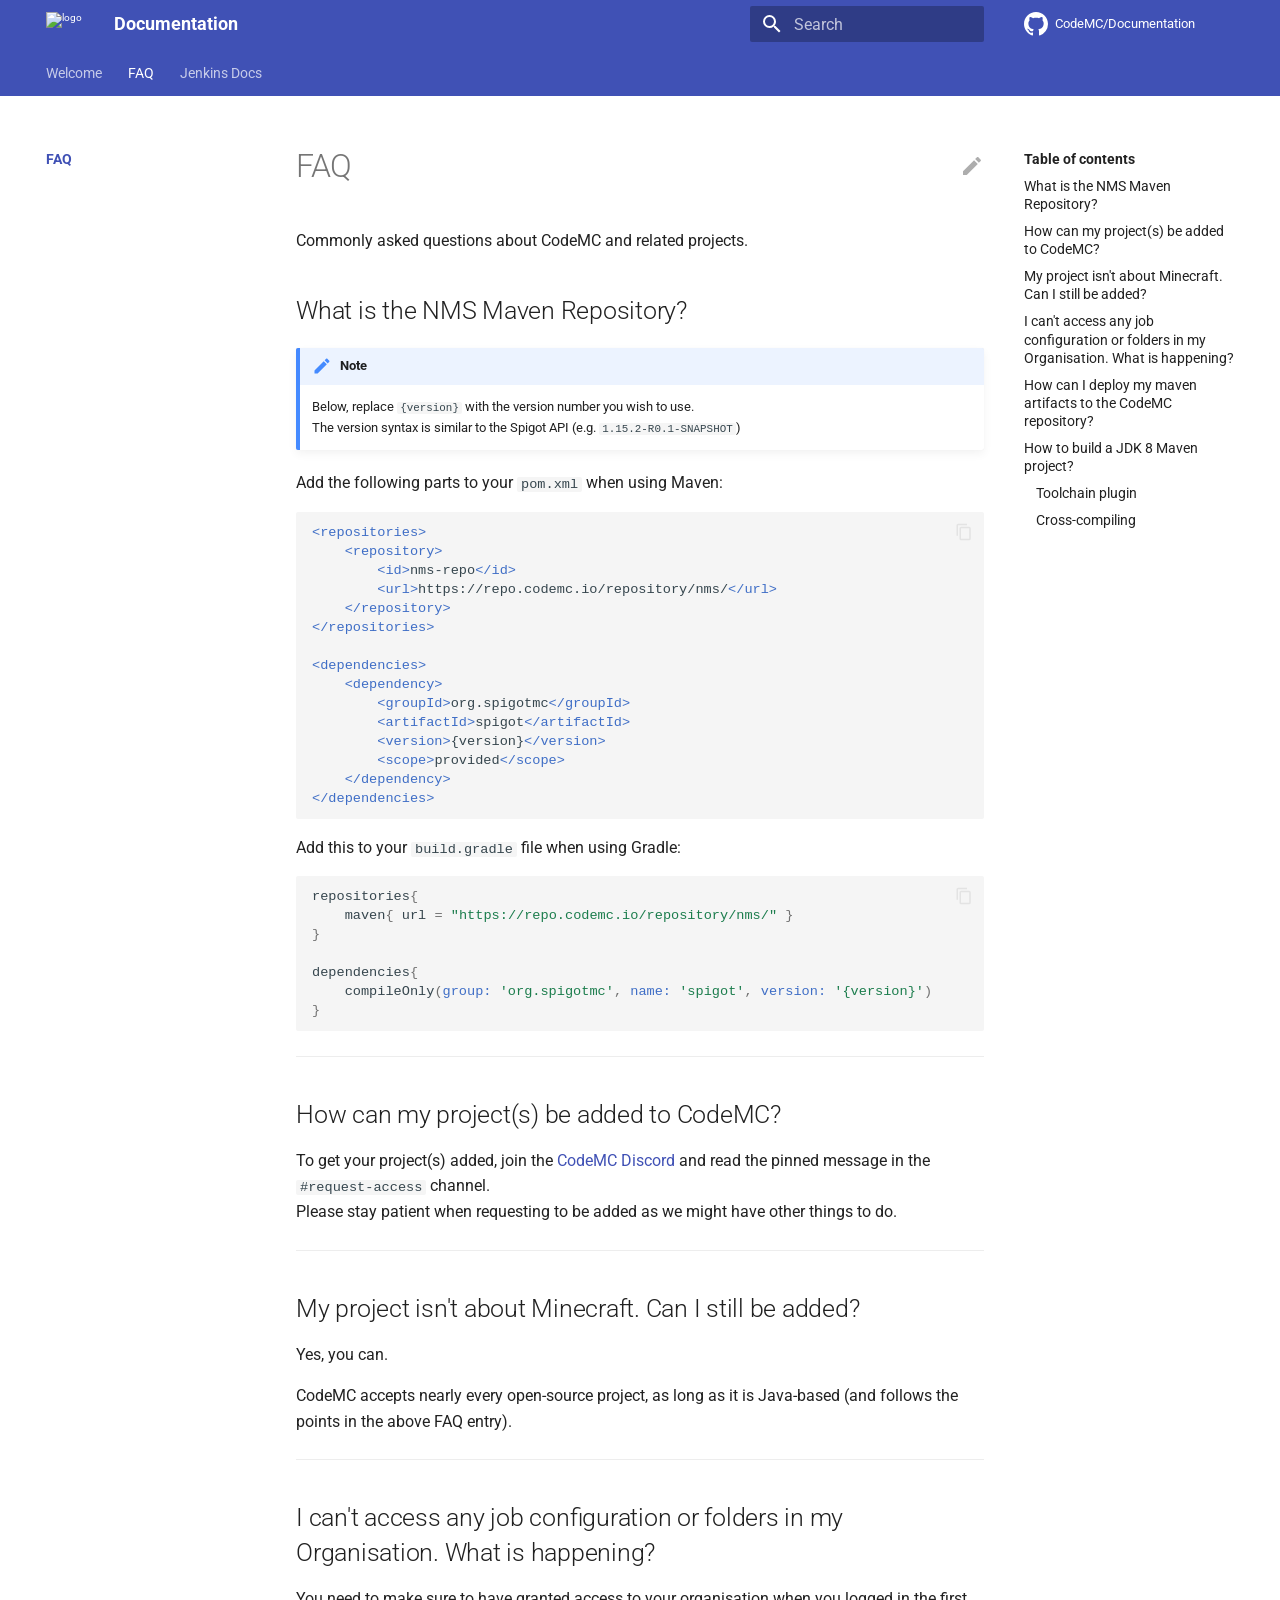
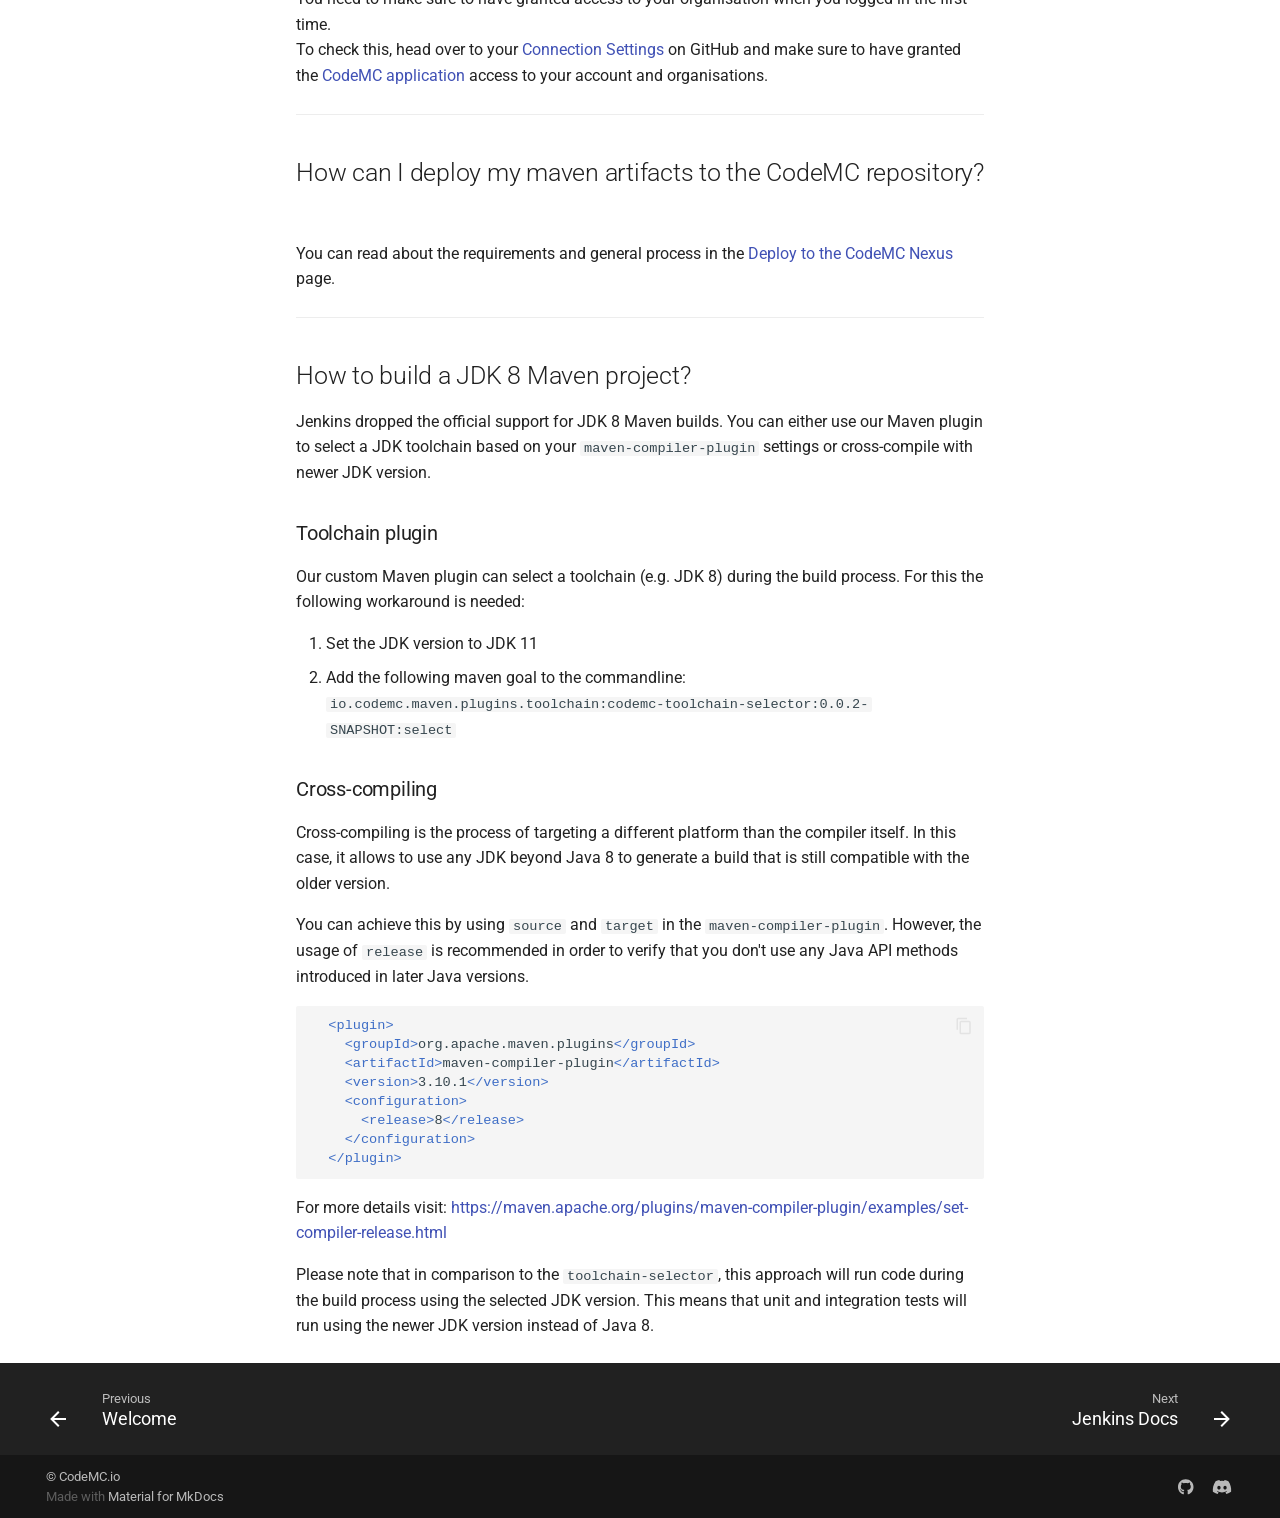
==== commit 0c8e5d14: "Deploying Wiki to GitHub Pages (57bb596)" ====
--- a/faq/index.html
+++ b/faq/index.html
@@ -13,7 +13,7 @@
       
       
       <link rel="icon" href="../assets/img/CodeMCLogoV2.png">
-      <meta name="generator" content="mkdocs-1.3.1, mkdocs-material-8.4.0">
+      <meta name="generator" content="mkdocs-1.3.1, mkdocs-material-8.4.3">
     
     
       
@@ -21,7 +21,7 @@
       
     
     
-      <link rel="stylesheet" href="../assets/stylesheets/main.69437709.min.css">
+      <link rel="stylesheet" href="../assets/stylesheets/main.6b80c2a2.min.css">
       
         
         <link rel="stylesheet" href="../assets/stylesheets/palette.cbb835fc.min.css">
@@ -586,10 +586,11 @@
             <article class="md-content__inner md-typeset">
               
                 
+
   <a href="https://github.com/CodeMC/Documentation/edit/master/docs/faq.md" title="Edit this page" class="md-content__button md-icon">
+    
     <svg xmlns="http://www.w3.org/2000/svg" viewBox="0 0 24 24"><path d="M20.71 7.04c.39-.39.39-1.04 0-1.41l-2.34-2.34c-.37-.39-1.02-.39-1.41 0l-1.84 1.83 3.75 3.75M3 17.25V21h3.75L17.81 9.93l-3.75-3.75L3 17.25Z"/></svg>
   </a>
-
 
 
 <h1 id="faq">FAQ<a class="headerlink" href="#faq" title="Permanent link">&para;</a></h1>
@@ -740,7 +741,7 @@
       
     
     <a href="https://github.com/CodeMC/Documentation" target="_blank" rel="noopener" title="github.com" class="md-social__link">
-      <svg xmlns="http://www.w3.org/2000/svg" viewBox="0 0 496 512"><!--! Font Awesome Free 6.1.2 by @fontawesome - https://fontawesome.com License - https://fontawesome.com/license/free (Icons: CC BY 4.0, Fonts: SIL OFL 1.1, Code: MIT License) Copyright 2022 Fonticons, Inc.--><path d="M165.9 397.4c0 2-2.3 3.6-5.2 3.6-3.3.3-5.6-1.3-5.6-3.6 0-2 2.3-3.6 5.2-3.6 3-.3 5.6 1.3 5.6 3.6zm-31.1-4.5c-.7 2 1.3 4.3 4.3 4.9 2.6 1 5.6 0 6.2-2s-1.3-4.3-4.3-5.2c-2.6-.7-5.5.3-6.2 2.3zm44.2-1.7c-2.9.7-4.9 2.6-4.6 4.9.3 2 2.9 3.3 5.9 2.6 2.9-.7 4.9-2.6 4.6-4.6-.3-1.9-3-3.2-5.9-2.9zM244.8 8C106.1 8 0 113.3 0 252c0 110.9 69.8 205.8 169.5 239.2 12.8 2.3 17.3-5.6 17.3-12.1 0-6.2-.3-40.4-.3-61.4 0 0-70 15-84.7-29.8 0 0-11.4-29.1-27.8-36.6 0 0-22.9-15.7 1.6-15.4 0 0 24.9 2 38.6 25.8 21.9 38.6 58.6 27.5 72.9 20.9 2.3-16 8.8-27.1 16-33.7-55.9-6.2-112.3-14.3-112.3-110.5 0-27.5 7.6-41.3 23.6-58.9-2.6-6.5-11.1-33.3 2.6-67.9 20.9-6.5 69 27 69 27 20-5.6 41.5-8.5 62.8-8.5s42.8 2.9 62.8 8.5c0 0 48.1-33.6 69-27 13.7 34.7 5.2 61.4 2.6 67.9 16 17.7 25.8 31.5 25.8 58.9 0 96.5-58.9 104.2-114.8 110.5 9.2 7.9 17 22.9 17 46.4 0 33.7-.3 75.4-.3 83.6 0 6.5 4.6 14.4 17.3 12.1C428.2 457.8 496 362.9 496 252 496 113.3 383.5 8 244.8 8zM97.2 352.9c-1.3 1-1 3.3.7 5.2 1.6 1.6 3.9 2.3 5.2 1 1.3-1 1-3.3-.7-5.2-1.6-1.6-3.9-2.3-5.2-1zm-10.8-8.1c-.7 1.3.3 2.9 2.3 3.9 1.6 1 3.6.7 4.3-.7.7-1.3-.3-2.9-2.3-3.9-2-.6-3.6-.3-4.3.7zm32.4 35.6c-1.6 1.3-1 4.3 1.3 6.2 2.3 2.3 5.2 2.6 6.5 1 1.3-1.3.7-4.3-1.3-6.2-2.2-2.3-5.2-2.6-6.5-1zm-11.4-14.7c-1.6 1-1.6 3.6 0 5.9 1.6 2.3 4.3 3.3 5.6 2.3 1.6-1.3 1.6-3.9 0-6.2-1.4-2.3-4-3.3-5.6-2z"/></svg>
+      <svg xmlns="http://www.w3.org/2000/svg" viewBox="0 0 496 512"><!--! Font Awesome Free 6.2.0 by @fontawesome - https://fontawesome.com License - https://fontawesome.com/license/free (Icons: CC BY 4.0, Fonts: SIL OFL 1.1, Code: MIT License) Copyright 2022 Fonticons, Inc.--><path d="M165.9 397.4c0 2-2.3 3.6-5.2 3.6-3.3.3-5.6-1.3-5.6-3.6 0-2 2.3-3.6 5.2-3.6 3-.3 5.6 1.3 5.6 3.6zm-31.1-4.5c-.7 2 1.3 4.3 4.3 4.9 2.6 1 5.6 0 6.2-2s-1.3-4.3-4.3-5.2c-2.6-.7-5.5.3-6.2 2.3zm44.2-1.7c-2.9.7-4.9 2.6-4.6 4.9.3 2 2.9 3.3 5.9 2.6 2.9-.7 4.9-2.6 4.6-4.6-.3-1.9-3-3.2-5.9-2.9zM244.8 8C106.1 8 0 113.3 0 252c0 110.9 69.8 205.8 169.5 239.2 12.8 2.3 17.3-5.6 17.3-12.1 0-6.2-.3-40.4-.3-61.4 0 0-70 15-84.7-29.8 0 0-11.4-29.1-27.8-36.6 0 0-22.9-15.7 1.6-15.4 0 0 24.9 2 38.6 25.8 21.9 38.6 58.6 27.5 72.9 20.9 2.3-16 8.8-27.1 16-33.7-55.9-6.2-112.3-14.3-112.3-110.5 0-27.5 7.6-41.3 23.6-58.9-2.6-6.5-11.1-33.3 2.6-67.9 20.9-6.5 69 27 69 27 20-5.6 41.5-8.5 62.8-8.5s42.8 2.9 62.8 8.5c0 0 48.1-33.6 69-27 13.7 34.7 5.2 61.4 2.6 67.9 16 17.7 25.8 31.5 25.8 58.9 0 96.5-58.9 104.2-114.8 110.5 9.2 7.9 17 22.9 17 46.4 0 33.7-.3 75.4-.3 83.6 0 6.5 4.6 14.4 17.3 12.1C428.2 457.8 496 362.9 496 252 496 113.3 383.5 8 244.8 8zM97.2 352.9c-1.3 1-1 3.3.7 5.2 1.6 1.6 3.9 2.3 5.2 1 1.3-1 1-3.3-.7-5.2-1.6-1.6-3.9-2.3-5.2-1zm-10.8-8.1c-.7 1.3.3 2.9 2.3 3.9 1.6 1 3.6.7 4.3-.7.7-1.3-.3-2.9-2.3-3.9-2-.6-3.6-.3-4.3.7zm32.4 35.6c-1.6 1.3-1 4.3 1.3 6.2 2.3 2.3 5.2 2.6 6.5 1 1.3-1.3.7-4.3-1.3-6.2-2.2-2.3-5.2-2.6-6.5-1zm-11.4-14.7c-1.6 1-1.6 3.6 0 5.9 1.6 2.3 4.3 3.3 5.6 2.3 1.6-1.3 1.6-3.9 0-6.2-1.4-2.3-4-3.3-5.6-2z"/></svg>
     </a>
   
     
@@ -749,7 +750,7 @@
       
     
     <a href="https://discord.gg/AGcFMu6" target="_blank" rel="noopener" title="discord.gg" class="md-social__link">
-      <svg xmlns="http://www.w3.org/2000/svg" viewBox="0 0 640 512"><!--! Font Awesome Free 6.1.2 by @fontawesome - https://fontawesome.com License - https://fontawesome.com/license/free (Icons: CC BY 4.0, Fonts: SIL OFL 1.1, Code: MIT License) Copyright 2022 Fonticons, Inc.--><path d="M524.531 69.836a1.5 1.5 0 0 0-.764-.7A485.065 485.065 0 0 0 404.081 32.03a1.816 1.816 0 0 0-1.923.91 337.461 337.461 0 0 0-14.9 30.6 447.848 447.848 0 0 0-134.426 0 309.541 309.541 0 0 0-15.135-30.6 1.89 1.89 0 0 0-1.924-.91 483.689 483.689 0 0 0-119.688 37.107 1.712 1.712 0 0 0-.788.676C39.068 183.651 18.186 294.69 28.43 404.354a2.016 2.016 0 0 0 .765 1.375 487.666 487.666 0 0 0 146.825 74.189 1.9 1.9 0 0 0 2.063-.676A348.2 348.2 0 0 0 208.12 430.4a1.86 1.86 0 0 0-1.019-2.588 321.173 321.173 0 0 1-45.868-21.853 1.885 1.885 0 0 1-.185-3.126 251.047 251.047 0 0 0 9.109-7.137 1.819 1.819 0 0 1 1.9-.256c96.229 43.917 200.41 43.917 295.5 0a1.812 1.812 0 0 1 1.924.233 234.533 234.533 0 0 0 9.132 7.16 1.884 1.884 0 0 1-.162 3.126 301.407 301.407 0 0 1-45.89 21.83 1.875 1.875 0 0 0-1 2.611 391.055 391.055 0 0 0 30.014 48.815 1.864 1.864 0 0 0 2.063.7A486.048 486.048 0 0 0 610.7 405.729a1.882 1.882 0 0 0 .765-1.352c12.264-126.783-20.532-236.912-86.934-334.541ZM222.491 337.58c-28.972 0-52.844-26.587-52.844-59.239s23.409-59.241 52.844-59.241c29.665 0 53.306 26.82 52.843 59.239 0 32.654-23.41 59.241-52.843 59.241Zm195.38 0c-28.971 0-52.843-26.587-52.843-59.239s23.409-59.241 52.843-59.241c29.667 0 53.307 26.82 52.844 59.239 0 32.654-23.177 59.241-52.844 59.241Z"/></svg>
+      <svg xmlns="http://www.w3.org/2000/svg" viewBox="0 0 640 512"><!--! Font Awesome Free 6.2.0 by @fontawesome - https://fontawesome.com License - https://fontawesome.com/license/free (Icons: CC BY 4.0, Fonts: SIL OFL 1.1, Code: MIT License) Copyright 2022 Fonticons, Inc.--><path d="M524.531 69.836a1.5 1.5 0 0 0-.764-.7A485.065 485.065 0 0 0 404.081 32.03a1.816 1.816 0 0 0-1.923.91 337.461 337.461 0 0 0-14.9 30.6 447.848 447.848 0 0 0-134.426 0 309.541 309.541 0 0 0-15.135-30.6 1.89 1.89 0 0 0-1.924-.91 483.689 483.689 0 0 0-119.688 37.107 1.712 1.712 0 0 0-.788.676C39.068 183.651 18.186 294.69 28.43 404.354a2.016 2.016 0 0 0 .765 1.375 487.666 487.666 0 0 0 146.825 74.189 1.9 1.9 0 0 0 2.063-.676A348.2 348.2 0 0 0 208.12 430.4a1.86 1.86 0 0 0-1.019-2.588 321.173 321.173 0 0 1-45.868-21.853 1.885 1.885 0 0 1-.185-3.126 251.047 251.047 0 0 0 9.109-7.137 1.819 1.819 0 0 1 1.9-.256c96.229 43.917 200.41 43.917 295.5 0a1.812 1.812 0 0 1 1.924.233 234.533 234.533 0 0 0 9.132 7.16 1.884 1.884 0 0 1-.162 3.126 301.407 301.407 0 0 1-45.89 21.83 1.875 1.875 0 0 0-1 2.611 391.055 391.055 0 0 0 30.014 48.815 1.864 1.864 0 0 0 2.063.7A486.048 486.048 0 0 0 610.7 405.729a1.882 1.882 0 0 0 .765-1.352c12.264-126.783-20.532-236.912-86.934-334.541ZM222.491 337.58c-28.972 0-52.844-26.587-52.844-59.239s23.409-59.241 52.844-59.241c29.665 0 53.306 26.82 52.843 59.239 0 32.654-23.41 59.241-52.843 59.241Zm195.38 0c-28.971 0-52.843-26.587-52.843-59.239s23.409-59.241 52.843-59.241c29.667 0 53.307 26.82 52.844 59.239 0 32.654-23.177 59.241-52.844 59.241Z"/></svg>
     </a>
   
 </div>
@@ -766,7 +767,7 @@
     <script id="__config" type="application/json">{"base": "..", "features": ["navigation.tabs"], "search": "../assets/javascripts/workers/search.ecf98df9.min.js", "translations": {"clipboard.copied": "Copied to clipboard", "clipboard.copy": "Copy to clipboard", "search.config.lang": "en", "search.config.pipeline": "trimmer, stopWordFilter", "search.config.separator": "[\\s\\-]+", "search.placeholder": "Search", "search.result.more.one": "1 more on this page", "search.result.more.other": "# more on this page", "search.result.none": "No matching documents", "search.result.one": "1 matching document", "search.result.other": "# matching documents", "search.result.placeholder": "Type to start searching", "search.result.term.missing": "Missing", "select.version.title": "Select version"}}</script>
     
     
-      <script src="../assets/javascripts/bundle.9c69f0bc.min.js"></script>
+      <script src="../assets/javascripts/bundle.2ab50757.min.js"></script>
       
     
   </body>
--- a/assets/stylesheets/main.6b80c2a2.min.css
+++ b/assets/stylesheets/main.6b80c2a2.min.css
@@ -0,0 +1 @@
+@charset "UTF-8";html{-webkit-text-size-adjust:none;-moz-text-size-adjust:none;-ms-text-size-adjust:none;text-size-adjust:none;box-sizing:border-box}*,:after,:before{box-sizing:inherit}@media (prefers-reduced-motion){*,:after,:before{transition:none!important}}body{margin:0}a,button,input,label{-webkit-tap-highlight-color:transparent}a{color:inherit;text-decoration:none}hr{border:0;box-sizing:initial;display:block;height:.05rem;overflow:visible;padding:0}small{font-size:80%}sub,sup{line-height:1em}img{border-style:none}table{border-collapse:initial;border-spacing:0}td,th{font-weight:400;vertical-align:top}button{background:transparent;border:0;font-family:inherit;font-size:inherit;margin:0;padding:0}input{border:0;outline:none}:root,[data-md-color-scheme=default]{--md-default-fg-color:rgba(0,0,0,.87);--md-default-fg-color--light:rgba(0,0,0,.54);--md-default-fg-color--lighter:rgba(0,0,0,.32);--md-default-fg-color--lightest:rgba(0,0,0,.07);--md-default-bg-color:#fff;--md-default-bg-color--light:hsla(0,0%,100%,.7);--md-default-bg-color--lighter:hsla(0,0%,100%,.3);--md-default-bg-color--lightest:hsla(0,0%,100%,.12);--md-primary-fg-color:#4051b5;--md-primary-fg-color--light:#5d6cc0;--md-primary-fg-color--dark:#303fa1;--md-primary-bg-color:#fff;--md-primary-bg-color--light:hsla(0,0%,100%,.7);--md-accent-fg-color:#526cfe;--md-accent-fg-color--transparent:rgba(82,108,254,.1);--md-accent-bg-color:#fff;--md-accent-bg-color--light:hsla(0,0%,100%,.7);--md-code-fg-color:#36464e;--md-code-bg-color:#f5f5f5;--md-code-hl-color:rgba(255,255,0,.5);--md-code-hl-number-color:#d52a2a;--md-code-hl-special-color:#db1457;--md-code-hl-function-color:#a846b9;--md-code-hl-constant-color:#6e59d9;--md-code-hl-keyword-color:#3f6ec6;--md-code-hl-string-color:#1c7d4d;--md-code-hl-name-color:var(--md-code-fg-color);--md-code-hl-operator-color:var(--md-default-fg-color--light);--md-code-hl-punctuation-color:var(--md-default-fg-color--light);--md-code-hl-comment-color:var(--md-default-fg-color--light);--md-code-hl-generic-color:var(--md-default-fg-color--light);--md-code-hl-variable-color:var(--md-default-fg-color--light);--md-typeset-color:var(--md-default-fg-color);--md-typeset-a-color:var(--md-primary-fg-color);--md-typeset-mark-color:rgba(255,255,0,.5);--md-typeset-del-color:rgba(245,80,61,.15);--md-typeset-ins-color:rgba(11,213,112,.15);--md-typeset-kbd-color:#fafafa;--md-typeset-kbd-accent-color:#fff;--md-typeset-kbd-border-color:#b8b8b8;--md-typeset-table-color:rgba(0,0,0,.12);--md-admonition-fg-color:var(--md-default-fg-color);--md-admonition-bg-color:var(--md-default-bg-color);--md-footer-fg-color:#fff;--md-footer-fg-color--light:hsla(0,0%,100%,.7);--md-footer-fg-color--lighter:hsla(0,0%,100%,.3);--md-footer-bg-color:rgba(0,0,0,.87);--md-footer-bg-color--dark:rgba(0,0,0,.32);--md-shadow-z1:0 0.2rem 0.5rem rgba(0,0,0,.05),0 0 0.05rem rgba(0,0,0,.1);--md-shadow-z2:0 0.2rem 0.5rem rgba(0,0,0,.1),0 0 0.05rem rgba(0,0,0,.25);--md-shadow-z3:0 0.2rem 0.5rem rgba(0,0,0,.2),0 0 0.05rem rgba(0,0,0,.35)}.md-icon svg{fill:currentcolor;display:block;height:1.2rem;width:1.2rem}body{-webkit-font-smoothing:antialiased;-moz-osx-font-smoothing:grayscale;--md-text-font-family:var(--md-text-font,_),-apple-system,BlinkMacSystemFont,Helvetica,Arial,sans-serif;--md-code-font-family:var(--md-code-font,_),SFMono-Regular,Consolas,Menlo,monospace}body,input{font-feature-settings:"kern","liga";font-family:var(--md-text-font-family)}body,code,input,kbd,pre{color:var(--md-typeset-color)}code,kbd,pre{font-feature-settings:"kern";font-family:var(--md-code-font-family)}:root{--md-typeset-table-sort-icon:url('data:image/svg+xml;charset=utf-8,<svg xmlns="http://www.w3.org/2000/svg" viewBox="0 0 24 24"><path d="m18 21-4-4h3V7h-3l4-4 4 4h-3v10h3M2 19v-2h10v2M2 13v-2h7v2M2 7V5h4v2H2Z"/></svg>');--md-typeset-table-sort-icon--asc:url('data:image/svg+xml;charset=utf-8,<svg xmlns="http://www.w3.org/2000/svg" viewBox="0 0 24 24"><path d="M19 17h3l-4 4-4-4h3V3h2M2 17h10v2H2M6 5v2H2V5m0 6h7v2H2v-2Z"/></svg>');--md-typeset-table-sort-icon--desc:url('data:image/svg+xml;charset=utf-8,<svg xmlns="http://www.w3.org/2000/svg" viewBox="0 0 24 24"><path d="M19 7h3l-4-4-4 4h3v14h2M2 17h10v2H2M6 5v2H2V5m0 6h7v2H2v-2Z"/></svg>')}.md-typeset{-webkit-print-color-adjust:exact;color-adjust:exact;font-size:.8rem;line-height:1.6}@media print{.md-typeset{font-size:.68rem}}.md-typeset blockquote,.md-typeset dl,.md-typeset figure,.md-typeset ol,.md-typeset pre,.md-typeset ul{margin-bottom:1em;margin-top:1em}.md-typeset h1{color:var(--md-default-fg-color--light);font-size:2em;line-height:1.3;margin:0 0 1.25em}.md-typeset h1,.md-typeset h2{font-weight:300;letter-spacing:-.01em}.md-typeset h2{font-size:1.5625em;line-height:1.4;margin:1.6em 0 .64em}.md-typeset h3{font-size:1.25em;font-weight:400;letter-spacing:-.01em;line-height:1.5;margin:1.6em 0 .8em}.md-typeset h2+h3{margin-top:.8em}.md-typeset h4{font-weight:700;letter-spacing:-.01em;margin:1em 0}.md-typeset h5,.md-typeset h6{color:var(--md-default-fg-color--light);font-size:.8em;font-weight:700;letter-spacing:-.01em;margin:1.25em 0}.md-typeset h5{text-transform:uppercase}.md-typeset hr{border-bottom:.05rem solid var(--md-default-fg-color--lightest);display:flow-root;margin:1.5em 0}.md-typeset a{color:var(--md-typeset-a-color);word-break:break-word}.md-typeset a,.md-typeset a:before{transition:color 125ms}.md-typeset a:focus,.md-typeset a:hover{color:var(--md-accent-fg-color)}.md-typeset a:focus code,.md-typeset a:hover code{background-color:var(--md-accent-fg-color--transparent)}.md-typeset a code{color:currentcolor;transition:background-color 125ms}.md-typeset a.focus-visible{outline-color:var(--md-accent-fg-color);outline-offset:.2rem}.md-typeset code,.md-typeset kbd,.md-typeset pre{color:var(--md-code-fg-color);direction:ltr}@media print{.md-typeset code,.md-typeset kbd,.md-typeset pre{white-space:pre-wrap}}.md-typeset code{background-color:var(--md-code-bg-color);border-radius:.1rem;-webkit-box-decoration-break:clone;box-decoration-break:clone;font-size:.85em;padding:0 .2941176471em;word-break:break-word}.md-typeset code:not(.focus-visible){-webkit-tap-highlight-color:transparent;outline:none}.md-typeset pre{display:flow-root;line-height:1.4;position:relative}.md-typeset pre>code{-webkit-box-decoration-break:slice;box-decoration-break:slice;box-shadow:none;display:block;margin:0;outline-color:var(--md-accent-fg-color);overflow:auto;padding:.7720588235em 1.1764705882em;scrollbar-color:var(--md-default-fg-color--lighter) transparent;scrollbar-width:thin;touch-action:auto;word-break:normal}.md-typeset pre>code:hover{scrollbar-color:var(--md-accent-fg-color) transparent}.md-typeset pre>code::-webkit-scrollbar{height:.2rem;width:.2rem}.md-typeset pre>code::-webkit-scrollbar-thumb{background-color:var(--md-default-fg-color--lighter)}.md-typeset pre>code::-webkit-scrollbar-thumb:hover{background-color:var(--md-accent-fg-color)}.md-typeset kbd{background-color:var(--md-typeset-kbd-color);border-radius:.1rem;box-shadow:0 .1rem 0 .05rem var(--md-typeset-kbd-border-color),0 .1rem 0 var(--md-typeset-kbd-border-color),0 -.1rem .2rem var(--md-typeset-kbd-accent-color) inset;color:var(--md-default-fg-color);display:inline-block;font-size:.75em;padding:0 .6666666667em;vertical-align:text-top;word-break:break-word}.md-typeset mark{background-color:var(--md-typeset-mark-color);-webkit-box-decoration-break:clone;box-decoration-break:clone;color:inherit;word-break:break-word}.md-typeset abbr{border-bottom:.05rem dotted var(--md-default-fg-color--light);cursor:help;text-decoration:none}@media (hover:none){.md-typeset abbr{position:relative}.md-typeset abbr[title]:-webkit-any(:focus,:hover):after{background-color:var(--md-default-fg-color);border-radius:.1rem;box-shadow:var(--md-shadow-z3);color:var(--md-default-bg-color);content:attr(title);display:inline-block;font-size:.7rem;margin-top:2em;max-width:80%;min-width:-webkit-max-content;min-width:max-content;padding:.2rem .3rem;position:absolute;width:auto}.md-typeset abbr[title]:-moz-any(:focus,:hover):after{background-color:var(--md-default-fg-color);border-radius:.1rem;box-shadow:var(--md-shadow-z3);color:var(--md-default-bg-color);content:attr(title);display:inline-block;font-size:.7rem;margin-top:2em;max-width:80%;min-width:-moz-max-content;min-width:max-content;padding:.2rem .3rem;position:absolute;width:auto}[dir=ltr] .md-typeset abbr[title]:-webkit-any(:focus,:hover):after{left:0}[dir=ltr] .md-typeset abbr[title]:-moz-any(:focus,:hover):after{left:0}[dir=ltr] .md-typeset abbr[title]:is(:focus,:hover):after{left:0}[dir=rtl] .md-typeset abbr[title]:-webkit-any(:focus,:hover):after{right:0}[dir=rtl] .md-typeset abbr[title]:-moz-any(:focus,:hover):after{right:0}[dir=rtl] .md-typeset abbr[title]:is(:focus,:hover):after{right:0}.md-typeset abbr[title]:is(:focus,:hover):after{background-color:var(--md-default-fg-color);border-radius:.1rem;box-shadow:var(--md-shadow-z3);color:var(--md-default-bg-color);content:attr(title);display:inline-block;font-size:.7rem;margin-top:2em;max-width:80%;min-width:-webkit-max-content;min-width:-moz-max-content;min-width:max-content;padding:.2rem .3rem;position:absolute;width:auto}}.md-typeset small{opacity:.75}[dir=ltr] .md-typeset sub,[dir=ltr] .md-typeset sup{margin-left:.078125em}[dir=rtl] .md-typeset sub,[dir=rtl] .md-typeset sup{margin-right:.078125em}[dir=ltr] .md-typeset blockquote{padding-left:.6rem}[dir=rtl] .md-typeset blockquote{padding-right:.6rem}[dir=ltr] .md-typeset blockquote{border-left:.2rem solid var(--md-default-fg-color--lighter)}[dir=rtl] .md-typeset blockquote{border-right:.2rem solid var(--md-default-fg-color--lighter)}.md-typeset blockquote{color:var(--md-default-fg-color--light);margin-left:0;margin-right:0}.md-typeset ul{list-style-type:disc}[dir=ltr] .md-typeset ol,[dir=ltr] .md-typeset ul{margin-left:.625em}[dir=rtl] .md-typeset ol,[dir=rtl] .md-typeset ul{margin-right:.625em}.md-typeset ol,.md-typeset ul{padding:0}.md-typeset ol:not([hidden]),.md-typeset ul:not([hidden]){display:flow-root}.md-typeset ol ol,.md-typeset ul ol{list-style-type:lower-alpha}.md-typeset ol ol ol,.md-typeset ul ol ol{list-style-type:lower-roman}[dir=ltr] .md-typeset ol li,[dir=ltr] .md-typeset ul li{margin-left:1.25em}[dir=rtl] .md-typeset ol li,[dir=rtl] .md-typeset ul li{margin-right:1.25em}.md-typeset ol li,.md-typeset ul li{margin-bottom:.5em}.md-typeset ol li blockquote,.md-typeset ol li p,.md-typeset ul li blockquote,.md-typeset ul li p{margin:.5em 0}.md-typeset ol li:last-child,.md-typeset ul li:last-child{margin-bottom:0}.md-typeset ol li :-webkit-any(ul,ol),.md-typeset ul li :-webkit-any(ul,ol){margin-bottom:.5em;margin-top:.5em}.md-typeset ol li :-moz-any(ul,ol),.md-typeset ul li :-moz-any(ul,ol){margin-bottom:.5em;margin-top:.5em}[dir=ltr] .md-typeset ol li :-webkit-any(ul,ol),[dir=ltr] .md-typeset ul li :-webkit-any(ul,ol){margin-left:.625em}[dir=ltr] .md-typeset ol li :-moz-any(ul,ol),[dir=ltr] .md-typeset ul li :-moz-any(ul,ol){margin-left:.625em}[dir=ltr] .md-typeset ol li :is(ul,ol),[dir=ltr] .md-typeset ul li :is(ul,ol){margin-left:.625em}[dir=rtl] .md-typeset ol li :-webkit-any(ul,ol),[dir=rtl] .md-typeset ul li :-webkit-any(ul,ol){margin-right:.625em}[dir=rtl] .md-typeset ol li :-moz-any(ul,ol),[dir=rtl] .md-typeset ul li :-moz-any(ul,ol){margin-right:.625em}[dir=rtl] .md-typeset ol li :is(ul,ol),[dir=rtl] .md-typeset ul li :is(ul,ol){margin-right:.625em}.md-typeset ol li :is(ul,ol),.md-typeset ul li :is(ul,ol){margin-bottom:.5em;margin-top:.5em}[dir=ltr] .md-typeset dd{margin-left:1.875em}[dir=rtl] .md-typeset dd{margin-right:1.875em}.md-typeset dd{margin-bottom:1.5em;margin-top:1em}.md-typeset img,.md-typeset svg,.md-typeset video{height:auto;max-width:100%}.md-typeset img[align=left]{margin:1em 1em 1em 0}.md-typeset img[align=right]{margin:1em 0 1em 1em}.md-typeset img[align]:only-child{margin-top:0}.md-typeset img[src$="#gh-dark-mode-only"],.md-typeset img[src$="#only-dark"]{display:none}.md-typeset figure{display:flow-root;margin:1em auto;max-width:100%;text-align:center;width:-webkit-fit-content;width:-moz-fit-content;width:fit-content}.md-typeset figure img{display:block}.md-typeset figcaption{font-style:italic;margin:1em auto;max-width:24rem}.md-typeset iframe{max-width:100%}.md-typeset table:not([class]){background-color:var(--md-default-bg-color);border:.05rem solid var(--md-typeset-table-color);border-radius:.1rem;display:inline-block;font-size:.64rem;max-width:100%;overflow:auto;touch-action:auto}@media print{.md-typeset table:not([class]){display:table}}.md-typeset table:not([class])+*{margin-top:1.5em}.md-typeset table:not([class]) :-webkit-any(th,td)>:first-child{margin-top:0}.md-typeset table:not([class]) :-moz-any(th,td)>:first-child{margin-top:0}.md-typeset table:not([class]) :is(th,td)>:first-child{margin-top:0}.md-typeset table:not([class]) :-webkit-any(th,td)>:last-child{margin-bottom:0}.md-typeset table:not([class]) :-moz-any(th,td)>:last-child{margin-bottom:0}.md-typeset table:not([class]) :is(th,td)>:last-child{margin-bottom:0}.md-typeset table:not([class]) :-webkit-any(th,td):not([align]){text-align:left}.md-typeset table:not([class]) :-moz-any(th,td):not([align]){text-align:left}.md-typeset table:not([class]) :is(th,td):not([align]){text-align:left}[dir=rtl] .md-typeset table:not([class]) :-webkit-any(th,td):not([align]){text-align:right}[dir=rtl] .md-typeset table:not([class]) :-moz-any(th,td):not([align]){text-align:right}[dir=rtl] .md-typeset table:not([class]) :is(th,td):not([align]){text-align:right}.md-typeset table:not([class]) th{font-weight:700;min-width:5rem;padding:.9375em 1.25em;vertical-align:top}.md-typeset table:not([class]) td{border-top:.05rem solid var(--md-typeset-table-color);padding:.9375em 1.25em;vertical-align:top}.md-typeset table:not([class]) tbody tr{transition:background-color 125ms}.md-typeset table:not([class]) tbody tr:hover{background-color:rgba(0,0,0,.035);box-shadow:0 .05rem 0 var(--md-default-bg-color) inset}.md-typeset table:not([class]) a{word-break:normal}.md-typeset table th[role=columnheader]{cursor:pointer}[dir=ltr] .md-typeset table th[role=columnheader]:after{margin-left:.5em}[dir=rtl] .md-typeset table th[role=columnheader]:after{margin-right:.5em}.md-typeset table th[role=columnheader]:after{content:"";display:inline-block;height:1.2em;-webkit-mask-image:var(--md-typeset-table-sort-icon);mask-image:var(--md-typeset-table-sort-icon);-webkit-mask-repeat:no-repeat;mask-repeat:no-repeat;-webkit-mask-size:contain;mask-size:contain;transition:background-color 125ms;vertical-align:text-bottom;width:1.2em}.md-typeset table th[role=columnheader]:hover:after{background-color:var(--md-default-fg-color--lighter)}.md-typeset table th[role=columnheader][aria-sort=ascending]:after{background-color:var(--md-default-fg-color--light);-webkit-mask-image:var(--md-typeset-table-sort-icon--asc);mask-image:var(--md-typeset-table-sort-icon--asc)}.md-typeset table th[role=columnheader][aria-sort=descending]:after{background-color:var(--md-default-fg-color--light);-webkit-mask-image:var(--md-typeset-table-sort-icon--desc);mask-image:var(--md-typeset-table-sort-icon--desc)}.md-typeset__scrollwrap{margin:1em -.8rem;overflow-x:auto;touch-action:auto}.md-typeset__table{display:inline-block;margin-bottom:.5em;padding:0 .8rem}@media print{.md-typeset__table{display:block}}html .md-typeset__table table{display:table;margin:0;overflow:hidden;width:100%}@media screen and (max-width:44.9375em){.md-content__inner>pre{margin:1em -.8rem}.md-content__inner>pre code{border-radius:0}}.md-banner{background-color:var(--md-footer-bg-color);color:var(--md-footer-fg-color);overflow:auto}@media print{.md-banner{display:none}}.md-banner--warning{background:var(--md-typeset-mark-color);color:var(--md-default-fg-color)}.md-banner__inner{font-size:.7rem;margin:.6rem auto;padding:0 .8rem}.md-banner__button{color:inherit;cursor:pointer;float:right;transition:opacity .25s}.md-banner__button:hover{opacity:.7}html{font-size:125%;height:100%;overflow-x:hidden}@media screen and (min-width:100em){html{font-size:137.5%}}@media screen and (min-width:125em){html{font-size:150%}}body{background-color:var(--md-default-bg-color);display:flex;flex-direction:column;font-size:.5rem;min-height:100%;position:relative;width:100%}@media print{body{display:block}}@media screen and (max-width:59.9375em){body[data-md-scrolllock]{position:fixed}}.md-grid{margin-left:auto;margin-right:auto;max-width:61rem}.md-container{display:flex;flex-direction:column;flex-grow:1}@media print{.md-container{display:block}}.md-main{flex-grow:1}.md-main__inner{display:flex;height:100%;margin-top:1.5rem}.md-ellipsis{overflow:hidden;text-overflow:ellipsis;white-space:nowrap}.md-toggle{display:none}.md-option{height:0;opacity:0;position:absolute;width:0}.md-option:checked+label:not([hidden]){display:block}.md-option.focus-visible+label{outline-color:var(--md-accent-fg-color);outline-style:auto}.md-skip{background-color:var(--md-default-fg-color);border-radius:.1rem;color:var(--md-default-bg-color);font-size:.64rem;margin:.5rem;opacity:0;outline-color:var(--md-accent-fg-color);padding:.3rem .5rem;position:fixed;transform:translateY(.4rem);z-index:-1}.md-skip:focus{opacity:1;transform:translateY(0);transition:transform .25s cubic-bezier(.4,0,.2,1),opacity 175ms 75ms;z-index:10}@page{margin:25mm}:root{--md-clipboard-icon:url('data:image/svg+xml;charset=utf-8,<svg xmlns="http://www.w3.org/2000/svg" viewBox="0 0 24 24"><path d="M19 21H8V7h11m0-2H8a2 2 0 0 0-2 2v14a2 2 0 0 0 2 2h11a2 2 0 0 0 2-2V7a2 2 0 0 0-2-2m-3-4H4a2 2 0 0 0-2 2v14h2V3h12V1Z"/></svg>')}.md-clipboard{border-radius:.1rem;color:var(--md-default-fg-color--lightest);cursor:pointer;height:1.5em;outline-color:var(--md-accent-fg-color);outline-offset:.1rem;position:absolute;right:.5em;top:.5em;transition:color .25s;width:1.5em;z-index:1}@media print{.md-clipboard{display:none}}.md-clipboard:not(.focus-visible){-webkit-tap-highlight-color:transparent;outline:none}:hover>.md-clipboard{color:var(--md-default-fg-color--light)}.md-clipboard:-webkit-any(:focus,:hover){color:var(--md-accent-fg-color)}.md-clipboard:-moz-any(:focus,:hover){color:var(--md-accent-fg-color)}.md-clipboard:is(:focus,:hover){color:var(--md-accent-fg-color)}.md-clipboard:after{background-color:currentcolor;content:"";display:block;height:1.125em;margin:0 auto;-webkit-mask-image:var(--md-clipboard-icon);mask-image:var(--md-clipboard-icon);-webkit-mask-repeat:no-repeat;mask-repeat:no-repeat;-webkit-mask-size:contain;mask-size:contain;width:1.125em}.md-clipboard--inline{cursor:pointer}.md-clipboard--inline code{transition:color .25s,background-color .25s}.md-clipboard--inline:-webkit-any(:focus,:hover) code{background-color:var(--md-accent-fg-color--transparent);color:var(--md-accent-fg-color)}.md-clipboard--inline:-moz-any(:focus,:hover) code{background-color:var(--md-accent-fg-color--transparent);color:var(--md-accent-fg-color)}.md-clipboard--inline:is(:focus,:hover) code{background-color:var(--md-accent-fg-color--transparent);color:var(--md-accent-fg-color)}@-webkit-keyframes consent{0%{opacity:0;transform:translateY(100%)}to{opacity:1;transform:translateY(0)}}@keyframes consent{0%{opacity:0;transform:translateY(100%)}to{opacity:1;transform:translateY(0)}}@-webkit-keyframes overlay{0%{opacity:0}to{opacity:1}}@keyframes overlay{0%{opacity:0}to{opacity:1}}.md-consent__overlay{-webkit-animation:overlay .25s both;animation:overlay .25s both;-webkit-backdrop-filter:blur(.1rem);backdrop-filter:blur(.1rem);background-color:rgba(0,0,0,.54);height:100%;opacity:1;position:fixed;top:0;width:100%;z-index:5}.md-consent__inner{-webkit-animation:consent .5s cubic-bezier(.1,.7,.1,1) both;animation:consent .5s cubic-bezier(.1,.7,.1,1) both;background-color:var(--md-default-bg-color);border:0;border-radius:.1rem;bottom:0;box-shadow:0 0 .2rem rgba(0,0,0,.1),0 .2rem .4rem rgba(0,0,0,.2);max-height:100%;overflow:auto;padding:0;position:fixed;width:100%;z-index:5}.md-consent__form{padding:.8rem}.md-consent__settings{display:none;margin:1em 0}input:checked+.md-consent__settings{display:block}.md-consent__controls{margin-bottom:.8rem}.md-typeset .md-consent__controls .md-button{display:inline}@media screen and (max-width:44.9375em){.md-typeset .md-consent__controls .md-button{display:block;margin-top:.4rem;text-align:center;width:100%}}.md-consent label{cursor:pointer}.md-content{flex-grow:1;min-width:0}.md-content__inner{margin:0 .8rem 1.2rem;padding-top:.6rem}@media screen and (min-width:76.25em){[dir=ltr] .md-sidebar--primary:not([hidden])~.md-content>.md-content__inner{margin-left:1.2rem}[dir=ltr] .md-sidebar--secondary:not([hidden])~.md-content>.md-content__inner,[dir=rtl] .md-sidebar--primary:not([hidden])~.md-content>.md-content__inner{margin-right:1.2rem}[dir=rtl] .md-sidebar--secondary:not([hidden])~.md-content>.md-content__inner{margin-left:1.2rem}}.md-content__inner:before{content:"";display:block;height:.4rem}.md-content__inner>:last-child{margin-bottom:0}[dir=ltr] .md-content__button{margin-left:.4rem}[dir=rtl] .md-content__button{margin-right:.4rem}.md-content__button{float:right;margin:.4rem 0;padding:0}@media print{.md-content__button{display:none}}[dir=rtl] .md-content__button{float:left}.md-typeset .md-content__button{color:var(--md-default-fg-color--lighter)}.md-content__button svg{display:inline;vertical-align:top}[dir=rtl] .md-content__button svg{transform:scaleX(-1)}[dir=ltr] .md-dialog{right:.8rem}[dir=rtl] .md-dialog{left:.8rem}.md-dialog{background-color:var(--md-default-fg-color);border-radius:.1rem;bottom:.8rem;box-shadow:var(--md-shadow-z3);min-width:11.1rem;opacity:0;padding:.4rem .6rem;pointer-events:none;position:fixed;transform:translateY(100%);transition:transform 0ms .4s,opacity .4s;z-index:4}@media print{.md-dialog{display:none}}.md-dialog--active{opacity:1;pointer-events:auto;transform:translateY(0);transition:transform .4s cubic-bezier(.075,.85,.175,1),opacity .4s}.md-dialog__inner{color:var(--md-default-bg-color);font-size:.7rem}.md-feedback{margin:2em 0 1em;text-align:center}.md-feedback fieldset{border:none;margin:0;padding:0}.md-feedback__title{font-weight:700;margin:1em auto}.md-feedback__inner{position:relative}.md-feedback__list{align-content:baseline;display:flex;flex-wrap:wrap;justify-content:center;position:relative}.md-feedback__list:hover .md-icon:not(:disabled){color:var(--md-default-fg-color--lighter)}:disabled .md-feedback__list{min-height:1.8rem}.md-feedback__icon{color:var(--md-default-fg-color--light);cursor:pointer;flex-shrink:0;margin:0 .1rem;transition:color 125ms}.md-feedback__icon:not(:disabled).md-icon:hover{color:var(--md-accent-fg-color)}.md-feedback__icon:disabled{color:var(--md-default-fg-color--lightest);pointer-events:none}.md-feedback__note{opacity:0;position:relative;transform:translateY(.4rem);transition:transform .4s cubic-bezier(.1,.7,.1,1),opacity .15s}.md-feedback__note>*{margin:0 auto;max-width:16rem}:disabled .md-feedback__note{opacity:1;transform:translateY(0)}.md-footer{background-color:var(--md-footer-bg-color);color:var(--md-footer-fg-color)}@media print{.md-footer{display:none}}.md-footer__inner{justify-content:space-between;overflow:auto;padding:.2rem}.md-footer__inner:not([hidden]){display:flex}.md-footer__link{display:flex;flex-grow:0.01;outline-color:var(--md-accent-fg-color);overflow:hidden;padding-bottom:.4rem;padding-top:1.4rem;transition:opacity .25s}.md-footer__link:-webkit-any(:focus,:hover){opacity:.7}.md-footer__link:-moz-any(:focus,:hover){opacity:.7}.md-footer__link:is(:focus,:hover){opacity:.7}[dir=rtl] .md-footer__link svg{transform:scaleX(-1)}@media screen and (max-width:44.9375em){.md-footer__link--prev .md-footer__title{display:none}}[dir=ltr] .md-footer__link--next{margin-left:auto}[dir=rtl] .md-footer__link--next{margin-right:auto}.md-footer__link--next{text-align:right}[dir=rtl] .md-footer__link--next{text-align:left}.md-footer__title{flex-grow:1;font-size:.9rem;line-height:2.4rem;max-width:calc(100% - 2.4rem);padding:0 1rem;position:relative;white-space:nowrap}.md-footer__button{margin:.2rem;padding:.4rem}.md-footer__direction{font-size:.64rem;left:0;margin-top:-1rem;opacity:.7;padding:0 1rem;position:absolute;right:0}.md-footer-meta{background-color:var(--md-footer-bg-color--dark)}.md-footer-meta__inner{display:flex;flex-wrap:wrap;justify-content:space-between;padding:.2rem}html .md-footer-meta.md-typeset a{color:var(--md-footer-fg-color--light)}html .md-footer-meta.md-typeset a:-webkit-any(:focus,:hover){color:var(--md-footer-fg-color)}html .md-footer-meta.md-typeset a:-moz-any(:focus,:hover){color:var(--md-footer-fg-color)}html .md-footer-meta.md-typeset a:is(:focus,:hover){color:var(--md-footer-fg-color)}.md-copyright{color:var(--md-footer-fg-color--lighter);font-size:.64rem;margin:auto .6rem;padding:.4rem 0;width:100%}@media screen and (min-width:45em){.md-copyright{width:auto}}.md-copyright__highlight{color:var(--md-footer-fg-color--light)}.md-social{margin:0 .4rem;padding:.2rem 0 .6rem}@media screen and (min-width:45em){.md-social{padding:.6rem 0}}.md-social__link{display:inline-block;height:1.6rem;text-align:center;width:1.6rem}.md-social__link:before{line-height:1.9}.md-social__link svg{fill:currentcolor;max-height:.8rem;vertical-align:-25%}.md-typeset .md-button{border:.1rem solid;border-radius:.1rem;color:var(--md-primary-fg-color);cursor:pointer;display:inline-block;font-weight:700;padding:.625em 2em;transition:color 125ms,background-color 125ms,border-color 125ms}.md-typeset .md-button--primary{background-color:var(--md-primary-fg-color);border-color:var(--md-primary-fg-color);color:var(--md-primary-bg-color)}.md-typeset .md-button:-webkit-any(:focus,:hover){background-color:var(--md-accent-fg-color);border-color:var(--md-accent-fg-color);color:var(--md-accent-bg-color)}.md-typeset .md-button:-moz-any(:focus,:hover){background-color:var(--md-accent-fg-color);border-color:var(--md-accent-fg-color);color:var(--md-accent-bg-color)}.md-typeset .md-button:is(:focus,:hover){background-color:var(--md-accent-fg-color);border-color:var(--md-accent-fg-color);color:var(--md-accent-bg-color)}[dir=ltr] .md-typeset .md-input{border-top-left-radius:.1rem}[dir=ltr] .md-typeset .md-input,[dir=rtl] .md-typeset .md-input{border-top-right-radius:.1rem}[dir=rtl] .md-typeset .md-input{border-top-left-radius:.1rem}.md-typeset .md-input{border-bottom:.1rem solid var(--md-default-fg-color--lighter);box-shadow:var(--md-shadow-z1);font-size:.8rem;height:1.8rem;padding:0 .6rem;transition:border .25s,box-shadow .25s}.md-typeset .md-input:-webkit-any(:focus,:hover){border-bottom-color:var(--md-accent-fg-color);box-shadow:var(--md-shadow-z2)}.md-typeset .md-input:-moz-any(:focus,:hover){border-bottom-color:var(--md-accent-fg-color);box-shadow:var(--md-shadow-z2)}.md-typeset .md-input:is(:focus,:hover){border-bottom-color:var(--md-accent-fg-color);box-shadow:var(--md-shadow-z2)}.md-typeset .md-input--stretch{width:100%}.md-header{background-color:var(--md-primary-fg-color);box-shadow:0 0 .2rem transparent,0 .2rem .4rem transparent;color:var(--md-primary-bg-color);display:block;left:0;position:-webkit-sticky;position:sticky;right:0;top:0;z-index:4}@media print{.md-header{display:none}}.md-header[hidden]{transform:translateY(-100%);transition:transform .25s cubic-bezier(.8,0,.6,1),box-shadow .25s}.md-header--shadow{box-shadow:0 0 .2rem rgba(0,0,0,.1),0 .2rem .4rem rgba(0,0,0,.2);transition:transform .25s cubic-bezier(.1,.7,.1,1),box-shadow .25s}.md-header__inner{align-items:center;display:flex;padding:0 .2rem}.md-header__button{color:currentcolor;cursor:pointer;margin:.2rem;outline-color:var(--md-accent-fg-color);padding:.4rem;position:relative;transition:opacity .25s;vertical-align:middle;z-index:1}.md-header__button:hover{opacity:.7}.md-header__button:not([hidden]){display:inline-block}.md-header__button:not(.focus-visible){-webkit-tap-highlight-color:transparent;outline:none}.md-header__button.md-logo{margin:.2rem;padding:.4rem}@media screen and (max-width:76.1875em){.md-header__button.md-logo{display:none}}.md-header__button.md-logo :-webkit-any(img,svg){fill:currentcolor;display:block;height:1.2rem;width:auto}.md-header__button.md-logo :-moz-any(img,svg){fill:currentcolor;display:block;height:1.2rem;width:auto}.md-header__button.md-logo :is(img,svg){fill:currentcolor;display:block;height:1.2rem;width:auto}@media screen and (min-width:60em){.md-header__button[for=__search]{display:none}}.no-js .md-header__button[for=__search]{display:none}[dir=rtl] .md-header__button[for=__search] svg{transform:scaleX(-1)}@media screen and (min-width:76.25em){.md-header__button[for=__drawer]{display:none}}.md-header__topic{display:flex;max-width:100%;position:absolute;transition:transform .4s cubic-bezier(.1,.7,.1,1),opacity .15s;white-space:nowrap}.md-header__topic+.md-header__topic{opacity:0;pointer-events:none;transform:translateX(1.25rem);transition:transform .4s cubic-bezier(1,.7,.1,.1),opacity .15s;z-index:-1}[dir=rtl] .md-header__topic+.md-header__topic{transform:translateX(-1.25rem)}.md-header__topic:first-child{font-weight:700}[dir=ltr] .md-header__title{margin-right:.4rem}[dir=rtl] .md-header__title{margin-left:.4rem}[dir=ltr] .md-header__title{margin-left:1rem}[dir=rtl] .md-header__title{margin-right:1rem}.md-header__title{flex-grow:1;font-size:.9rem;height:2.4rem;line-height:2.4rem}.md-header__title--active .md-header__topic{opacity:0;pointer-events:none;transform:translateX(-1.25rem);transition:transform .4s cubic-bezier(1,.7,.1,.1),opacity .15s;z-index:-1}[dir=rtl] .md-header__title--active .md-header__topic{transform:translateX(1.25rem)}.md-header__title--active .md-header__topic+.md-header__topic{opacity:1;pointer-events:auto;transform:translateX(0);transition:transform .4s cubic-bezier(.1,.7,.1,1),opacity .15s;z-index:0}.md-header__title>.md-header__ellipsis{height:100%;position:relative;width:100%}.md-header__option{display:flex;flex-shrink:0;max-width:100%;transition:max-width 0ms .25s,opacity .25s .25s;white-space:nowrap}[data-md-toggle=search]:checked~.md-header .md-header__option{max-width:0;opacity:0;transition:max-width 0ms,opacity 0ms}.md-header__source{display:none}@media screen and (min-width:60em){[dir=ltr] .md-header__source{margin-left:1rem}[dir=rtl] .md-header__source{margin-right:1rem}.md-header__source{display:block;max-width:11.7rem;width:11.7rem}}@media screen and (min-width:76.25em){[dir=ltr] .md-header__source{margin-left:1.4rem}[dir=rtl] .md-header__source{margin-right:1.4rem}}:root{--md-nav-icon--prev:url('data:image/svg+xml;charset=utf-8,<svg xmlns="http://www.w3.org/2000/svg" viewBox="0 0 24 24"><path d="M20 11v2H8l5.5 5.5-1.42 1.42L4.16 12l7.92-7.92L13.5 5.5 8 11h12Z"/></svg>');--md-nav-icon--next:url('data:image/svg+xml;charset=utf-8,<svg xmlns="http://www.w3.org/2000/svg" viewBox="0 0 24 24"><path d="M8.59 16.58 13.17 12 8.59 7.41 10 6l6 6-6 6-1.41-1.42Z"/></svg>');--md-toc-icon:url('data:image/svg+xml;charset=utf-8,<svg xmlns="http://www.w3.org/2000/svg" viewBox="0 0 24 24"><path d="M3 9h14V7H3v2m0 4h14v-2H3v2m0 4h14v-2H3v2m16 0h2v-2h-2v2m0-10v2h2V7h-2m0 6h2v-2h-2v2Z"/></svg>')}.md-nav{font-size:.7rem;line-height:1.3}.md-nav__title{display:block;font-weight:700;overflow:hidden;padding:0 .6rem;text-overflow:ellipsis}.md-nav__title .md-nav__button{display:none}.md-nav__title .md-nav__button img{height:100%;width:auto}.md-nav__title .md-nav__button.md-logo :-webkit-any(img,svg){fill:currentcolor;display:block;height:2.4rem;max-width:100%;object-fit:contain;width:auto}.md-nav__title .md-nav__button.md-logo :-moz-any(img,svg){fill:currentcolor;display:block;height:2.4rem;max-width:100%;object-fit:contain;width:auto}.md-nav__title .md-nav__button.md-logo :is(img,svg){fill:currentcolor;display:block;height:2.4rem;max-width:100%;object-fit:contain;width:auto}.md-nav__list{list-style:none;margin:0;padding:0}.md-nav__item{padding:0 .6rem}[dir=ltr] .md-nav__item .md-nav__item{padding-right:0}[dir=rtl] .md-nav__item .md-nav__item{padding-left:0}.md-nav__link{align-items:center;cursor:pointer;display:flex;justify-content:space-between;margin-top:.625em;overflow:hidden;scroll-snap-align:start;text-overflow:ellipsis;transition:color 125ms}.md-nav__link--passed{color:var(--md-default-fg-color--light)}.md-nav__item .md-nav__link--active{color:var(--md-typeset-a-color)}.md-nav__item .md-nav__link--index [href]{width:100%}.md-nav__link:-webkit-any(:focus,:hover){color:var(--md-accent-fg-color)}.md-nav__link:-moz-any(:focus,:hover){color:var(--md-accent-fg-color)}.md-nav__link:is(:focus,:hover){color:var(--md-accent-fg-color)}.md-nav__link.focus-visible{outline-color:var(--md-accent-fg-color);outline-offset:.2rem}.md-nav--primary .md-nav__link[for=__toc]{display:none}.md-nav--primary .md-nav__link[for=__toc] .md-icon:after{background-color:currentcolor;display:block;height:100%;-webkit-mask-image:var(--md-toc-icon);mask-image:var(--md-toc-icon);width:100%}.md-nav--primary .md-nav__link[for=__toc]~.md-nav{display:none}.md-nav__link>*{cursor:pointer;display:flex}.md-nav__icon{flex-shrink:0}.md-nav__source{display:none}@media screen and (max-width:76.1875em){.md-nav--primary,.md-nav--primary .md-nav{background-color:var(--md-default-bg-color);display:flex;flex-direction:column;height:100%;left:0;position:absolute;right:0;top:0;z-index:1}.md-nav--primary :-webkit-any(.md-nav__title,.md-nav__item){font-size:.8rem;line-height:1.5}.md-nav--primary :-moz-any(.md-nav__title,.md-nav__item){font-size:.8rem;line-height:1.5}.md-nav--primary :is(.md-nav__title,.md-nav__item){font-size:.8rem;line-height:1.5}.md-nav--primary .md-nav__title{background-color:var(--md-default-fg-color--lightest);color:var(--md-default-fg-color--light);cursor:pointer;height:5.6rem;line-height:2.4rem;padding:3rem .8rem .2rem;position:relative;white-space:nowrap}[dir=ltr] .md-nav--primary .md-nav__title .md-nav__icon{left:.4rem}[dir=rtl] .md-nav--primary .md-nav__title .md-nav__icon{right:.4rem}.md-nav--primary .md-nav__title .md-nav__icon{display:block;height:1.2rem;margin:.2rem;position:absolute;top:.4rem;width:1.2rem}.md-nav--primary .md-nav__title .md-nav__icon:after{background-color:currentcolor;content:"";display:block;height:100%;-webkit-mask-image:var(--md-nav-icon--prev);mask-image:var(--md-nav-icon--prev);-webkit-mask-repeat:no-repeat;mask-repeat:no-repeat;-webkit-mask-size:contain;mask-size:contain;width:100%}.md-nav--primary .md-nav__title~.md-nav__list{background-color:var(--md-default-bg-color);box-shadow:0 .05rem 0 var(--md-default-fg-color--lightest) inset;overflow-y:auto;-ms-scroll-snap-type:y mandatory;scroll-snap-type:y mandatory;touch-action:pan-y}.md-nav--primary .md-nav__title~.md-nav__list>:first-child{border-top:0}.md-nav--primary .md-nav__title[for=__drawer]{background-color:var(--md-primary-fg-color);color:var(--md-primary-bg-color);font-weight:700}.md-nav--primary .md-nav__title .md-logo{display:block;left:.2rem;margin:.2rem;padding:.4rem;position:absolute;right:.2rem;top:.2rem}.md-nav--primary .md-nav__list{flex:1}.md-nav--primary .md-nav__item{border-top:.05rem solid var(--md-default-fg-color--lightest);padding:0}.md-nav--primary .md-nav__item--active>.md-nav__link{color:var(--md-typeset-a-color)}.md-nav--primary .md-nav__item--active>.md-nav__link:-webkit-any(:focus,:hover){color:var(--md-accent-fg-color)}.md-nav--primary .md-nav__item--active>.md-nav__link:-moz-any(:focus,:hover){color:var(--md-accent-fg-color)}.md-nav--primary .md-nav__item--active>.md-nav__link:is(:focus,:hover){color:var(--md-accent-fg-color)}.md-nav--primary .md-nav__link{margin-top:0;padding:.6rem .8rem}[dir=ltr] .md-nav--primary .md-nav__link .md-nav__icon{margin-right:-.2rem}[dir=rtl] .md-nav--primary .md-nav__link .md-nav__icon{margin-left:-.2rem}.md-nav--primary .md-nav__link .md-nav__icon{font-size:1.2rem;height:1.2rem;width:1.2rem}.md-nav--primary .md-nav__link .md-nav__icon:after{background-color:currentcolor;content:"";display:block;height:100%;-webkit-mask-image:var(--md-nav-icon--next);mask-image:var(--md-nav-icon--next);-webkit-mask-repeat:no-repeat;mask-repeat:no-repeat;-webkit-mask-size:contain;mask-size:contain;width:100%}[dir=rtl] .md-nav--primary .md-nav__icon:after{transform:scale(-1)}.md-nav--primary .md-nav--secondary .md-nav{background-color:initial;position:static}[dir=ltr] .md-nav--primary .md-nav--secondary .md-nav .md-nav__link{padding-left:1.4rem}[dir=rtl] .md-nav--primary .md-nav--secondary .md-nav .md-nav__link{padding-right:1.4rem}[dir=ltr] .md-nav--primary .md-nav--secondary .md-nav .md-nav .md-nav__link{padding-left:2rem}[dir=rtl] .md-nav--primary .md-nav--secondary .md-nav .md-nav .md-nav__link{padding-right:2rem}[dir=ltr] .md-nav--primary .md-nav--secondary .md-nav .md-nav .md-nav .md-nav__link{padding-left:2.6rem}[dir=rtl] .md-nav--primary .md-nav--secondary .md-nav .md-nav .md-nav .md-nav__link{padding-right:2.6rem}[dir=ltr] .md-nav--primary .md-nav--secondary .md-nav .md-nav .md-nav .md-nav .md-nav__link{padding-left:3.2rem}[dir=rtl] .md-nav--primary .md-nav--secondary .md-nav .md-nav .md-nav .md-nav .md-nav__link{padding-right:3.2rem}.md-nav--secondary{background-color:initial}.md-nav__toggle~.md-nav{display:flex;opacity:0;transform:translateX(100%);transition:transform .25s cubic-bezier(.8,0,.6,1),opacity 125ms 50ms}[dir=rtl] .md-nav__toggle~.md-nav{transform:translateX(-100%)}.md-nav__toggle:checked~.md-nav{opacity:1;transform:translateX(0);transition:transform .25s cubic-bezier(.4,0,.2,1),opacity 125ms 125ms}.md-nav__toggle:checked~.md-nav>.md-nav__list{-webkit-backface-visibility:hidden;backface-visibility:hidden}}@media screen and (max-width:59.9375em){.md-nav--primary .md-nav__link[for=__toc]{display:flex}.md-nav--primary .md-nav__link[for=__toc] .md-icon:after{content:""}.md-nav--primary .md-nav__link[for=__toc]+.md-nav__link{display:none}.md-nav--primary .md-nav__link[for=__toc]~.md-nav{display:flex}.md-nav__source{background-color:var(--md-primary-fg-color--dark);color:var(--md-primary-bg-color);display:block;padding:0 .2rem}}@media screen and (min-width:60em) and (max-width:76.1875em){.md-nav--integrated .md-nav__link[for=__toc]{display:flex}.md-nav--integrated .md-nav__link[for=__toc] .md-icon:after{content:""}.md-nav--integrated .md-nav__link[for=__toc]+.md-nav__link{display:none}.md-nav--integrated .md-nav__link[for=__toc]~.md-nav{display:flex}}@media screen and (min-width:60em){.md-nav--secondary .md-nav__title[for=__toc]{scroll-snap-align:start}.md-nav--secondary .md-nav__title .md-nav__icon{display:none}}@media screen and (min-width:76.25em){.md-nav{transition:max-height .25s cubic-bezier(.86,0,.07,1)}.md-nav--primary .md-nav__title[for=__drawer]{scroll-snap-align:start}.md-nav--primary .md-nav__title .md-nav__icon,.md-nav__toggle~.md-nav{display:none}.md-nav__toggle:-webkit-any(:checked,:indeterminate)~.md-nav{display:block}.md-nav__toggle:-moz-any(:checked,:indeterminate)~.md-nav{display:block}.md-nav__toggle:is(:checked,:indeterminate)~.md-nav{display:block}.md-nav__item--nested>.md-nav>.md-nav__title{display:none}.md-nav__item--section{display:block;margin:1.25em 0}.md-nav__item--section:last-child{margin-bottom:0}.md-nav__item--section>.md-nav__link{font-weight:700;pointer-events:none}.md-nav__item--section>.md-nav__link--index [href]{pointer-events:auto}.md-nav__item--section>.md-nav__link .md-nav__icon{display:none}.md-nav__item--section>.md-nav{display:block}.md-nav__item--section>.md-nav>.md-nav__list>.md-nav__item{padding:0}.md-nav__icon{border-radius:100%;float:right;height:.9rem;transition:background-color .25s,transform .25s;width:.9rem}[dir=rtl] .md-nav__icon{float:left;transform:rotate(180deg)}.md-nav__icon:hover{background-color:var(--md-accent-fg-color--transparent)}.md-nav__icon:after{background-color:currentcolor;content:"";display:inline-block;height:100%;-webkit-mask-image:var(--md-nav-icon--next);mask-image:var(--md-nav-icon--next);-webkit-mask-repeat:no-repeat;mask-repeat:no-repeat;-webkit-mask-size:contain;mask-size:contain;vertical-align:-.1rem;width:100%}.md-nav__item--nested .md-nav__toggle:checked~.md-nav__link .md-nav__icon,.md-nav__item--nested .md-nav__toggle:indeterminate~.md-nav__link .md-nav__icon{transform:rotate(90deg)}.md-nav--lifted>.md-nav__list>.md-nav__item,.md-nav--lifted>.md-nav__list>.md-nav__item--nested,.md-nav--lifted>.md-nav__title{display:none}.md-nav--lifted>.md-nav__list>.md-nav__item--active{display:block;padding:0}.md-nav--lifted>.md-nav__list>.md-nav__item--active>.md-nav__link{font-weight:700;margin-top:0;padding:0 .6rem;pointer-events:none}.md-nav--lifted>.md-nav__list>.md-nav__item--active>.md-nav__link--index [href]{pointer-events:auto}.md-nav--lifted>.md-nav__list>.md-nav__item--active>.md-nav__link .md-nav__icon{display:none}.md-nav--lifted .md-nav[data-md-level="1"]{display:block}[dir=ltr] .md-nav--lifted .md-nav[data-md-level="1"]>.md-nav__list>.md-nav__item{padding-right:.6rem}[dir=rtl] .md-nav--lifted .md-nav[data-md-level="1"]>.md-nav__list>.md-nav__item{padding-left:.6rem}.md-nav--integrated>.md-nav__list>.md-nav__item--active:not(.md-nav__item--nested){padding:0 .6rem}.md-nav--integrated>.md-nav__list>.md-nav__item--active:not(.md-nav__item--nested)>.md-nav__link{padding:0}[dir=ltr] .md-nav--integrated>.md-nav__list>.md-nav__item--active .md-nav--secondary{border-left:.05rem solid var(--md-primary-fg-color)}[dir=rtl] .md-nav--integrated>.md-nav__list>.md-nav__item--active .md-nav--secondary{border-right:.05rem solid var(--md-primary-fg-color)}.md-nav--integrated>.md-nav__list>.md-nav__item--active .md-nav--secondary{display:block;margin-bottom:1.25em}.md-nav--integrated>.md-nav__list>.md-nav__item--active .md-nav--secondary>.md-nav__title{display:none}}:root{--md-search-result-icon:url('data:image/svg+xml;charset=utf-8,<svg xmlns="http://www.w3.org/2000/svg" viewBox="0 0 24 24"><path d="M14 2H6a2 2 0 0 0-2 2v16a2 2 0 0 0 2 2h7c-.41-.25-.8-.56-1.14-.9-.33-.33-.61-.7-.86-1.1H6V4h7v5h5v1.18c.71.16 1.39.43 2 .82V8l-6-6m6.31 16.9c1.33-2.11.69-4.9-1.4-6.22-2.11-1.33-4.91-.68-6.22 1.4-1.34 2.11-.69 4.89 1.4 6.22 1.46.93 3.32.93 4.79.02L22 23.39 23.39 22l-3.08-3.1m-3.81.1a2.5 2.5 0 0 1-2.5-2.5 2.5 2.5 0 0 1 2.5-2.5 2.5 2.5 0 0 1 2.5 2.5 2.5 2.5 0 0 1-2.5 2.5Z"/></svg>')}.md-search{position:relative}@media screen and (min-width:60em){.md-search{padding:.2rem 0}}.no-js .md-search{display:none}.md-search__overlay{opacity:0;z-index:1}@media screen and (max-width:59.9375em){[dir=ltr] .md-search__overlay{left:-2.2rem}[dir=rtl] .md-search__overlay{right:-2.2rem}.md-search__overlay{background-color:var(--md-default-bg-color);border-radius:1rem;height:2rem;overflow:hidden;pointer-events:none;position:absolute;top:-1rem;transform-origin:center;transition:transform .3s .1s,opacity .2s .2s;width:2rem}[data-md-toggle=search]:checked~.md-header .md-search__overlay{opacity:1;transition:transform .4s,opacity .1s}}@media screen and (min-width:60em){[dir=ltr] .md-search__overlay{left:0}[dir=rtl] .md-search__overlay{right:0}.md-search__overlay{background-color:rgba(0,0,0,.54);cursor:pointer;height:0;position:fixed;top:0;transition:width 0ms .25s,height 0ms .25s,opacity .25s;width:0}[data-md-toggle=search]:checked~.md-header .md-search__overlay{height:200vh;opacity:1;transition:width 0ms,height 0ms,opacity .25s;width:100%}}@media screen and (max-width:29.9375em){[data-md-toggle=search]:checked~.md-header .md-search__overlay{transform:scale(45)}}@media screen and (min-width:30em) and (max-width:44.9375em){[data-md-toggle=search]:checked~.md-header .md-search__overlay{transform:scale(60)}}@media screen and (min-width:45em) and (max-width:59.9375em){[data-md-toggle=search]:checked~.md-header .md-search__overlay{transform:scale(75)}}.md-search__inner{-webkit-backface-visibility:hidden;backface-visibility:hidden}@media screen and (max-width:59.9375em){[dir=ltr] .md-search__inner{left:0}[dir=rtl] .md-search__inner{right:0}.md-search__inner{height:0;opacity:0;overflow:hidden;position:fixed;top:0;transform:translateX(5%);transition:width 0ms .3s,height 0ms .3s,transform .15s cubic-bezier(.4,0,.2,1) .15s,opacity .15s .15s;width:0;z-index:2}[dir=rtl] .md-search__inner{transform:translateX(-5%)}[data-md-toggle=search]:checked~.md-header .md-search__inner{height:100%;opacity:1;transform:translateX(0);transition:width 0ms 0ms,height 0ms 0ms,transform .15s cubic-bezier(.1,.7,.1,1) .15s,opacity .15s .15s;width:100%}}@media screen and (min-width:60em){.md-search__inner{float:right;padding:.1rem 0;position:relative;transition:width .25s cubic-bezier(.1,.7,.1,1);width:11.7rem}[dir=rtl] .md-search__inner{float:left}}@media screen and (min-width:60em) and (max-width:76.1875em){[data-md-toggle=search]:checked~.md-header .md-search__inner{width:23.4rem}}@media screen and (min-width:76.25em){[data-md-toggle=search]:checked~.md-header .md-search__inner{width:34.4rem}}.md-search__form{background-color:var(--md-default-bg-color);box-shadow:0 0 .6rem transparent;height:2.4rem;position:relative;transition:color .25s,background-color .25s;z-index:2}@media screen and (min-width:60em){.md-search__form{background-color:rgba(0,0,0,.26);border-radius:.1rem;height:1.8rem}.md-search__form:hover{background-color:hsla(0,0%,100%,.12)}}[data-md-toggle=search]:checked~.md-header .md-search__form{background-color:var(--md-default-bg-color);border-radius:.1rem .1rem 0 0;box-shadow:0 0 .6rem rgba(0,0,0,.07);color:var(--md-default-fg-color)}[dir=ltr] .md-search__input{padding-left:3.6rem;padding-right:2.2rem}[dir=rtl] .md-search__input{padding-left:2.2rem;padding-right:3.6rem}.md-search__input{background:transparent;font-size:.9rem;height:100%;position:relative;text-overflow:ellipsis;width:100%;z-index:2}.md-search__input::-ms-input-placeholder{-ms-transition:color .25s;transition:color .25s}.md-search__input::placeholder{transition:color .25s}.md-search__input::-ms-input-placeholder{color:var(--md-default-fg-color--light)}.md-search__input::placeholder,.md-search__input~.md-search__icon{color:var(--md-default-fg-color--light)}.md-search__input::-ms-clear{display:none}@media screen and (max-width:59.9375em){.md-search__input{font-size:.9rem;height:2.4rem;width:100%}}@media screen and (min-width:60em){[dir=ltr] .md-search__input{padding-left:2.2rem}[dir=rtl] .md-search__input{padding-right:2.2rem}.md-search__input{color:inherit;font-size:.8rem}.md-search__input::-ms-input-placeholder{color:var(--md-primary-bg-color--light)}.md-search__input::placeholder{color:var(--md-primary-bg-color--light)}.md-search__input+.md-search__icon{color:var(--md-primary-bg-color)}[data-md-toggle=search]:checked~.md-header .md-search__input{text-overflow:clip}[data-md-toggle=search]:checked~.md-header .md-search__input::-ms-input-placeholder{color:var(--md-default-fg-color--light)}[data-md-toggle=search]:checked~.md-header .md-search__input+.md-search__icon,[data-md-toggle=search]:checked~.md-header .md-search__input::placeholder{color:var(--md-default-fg-color--light)}}.md-search__icon{cursor:pointer;display:inline-block;height:1.2rem;transition:color .25s,opacity .25s;width:1.2rem}.md-search__icon:hover{opacity:.7}[dir=ltr] .md-search__icon[for=__search]{left:.5rem}[dir=rtl] .md-search__icon[for=__search]{right:.5rem}.md-search__icon[for=__search]{position:absolute;top:.3rem;z-index:2}[dir=rtl] .md-search__icon[for=__search] svg{transform:scaleX(-1)}@media screen and (max-width:59.9375em){[dir=ltr] .md-search__icon[for=__search]{left:.8rem}[dir=rtl] .md-search__icon[for=__search]{right:.8rem}.md-search__icon[for=__search]{top:.6rem}.md-search__icon[for=__search] svg:first-child{display:none}}@media screen and (min-width:60em){.md-search__icon[for=__search]{pointer-events:none}.md-search__icon[for=__search] svg:last-child{display:none}}[dir=ltr] .md-search__options{right:.5rem}[dir=rtl] .md-search__options{left:.5rem}.md-search__options{pointer-events:none;position:absolute;top:.3rem;z-index:2}@media screen and (max-width:59.9375em){[dir=ltr] .md-search__options{right:.8rem}[dir=rtl] .md-search__options{left:.8rem}.md-search__options{top:.6rem}}[dir=ltr] .md-search__options>*{margin-left:.2rem}[dir=rtl] .md-search__options>*{margin-right:.2rem}.md-search__options>*{color:var(--md-default-fg-color--light);opacity:0;transform:scale(.75);transition:transform .15s cubic-bezier(.1,.7,.1,1),opacity .15s}.md-search__options>:not(.focus-visible){-webkit-tap-highlight-color:transparent;outline:none}[data-md-toggle=search]:checked~.md-header .md-search__input:valid~.md-search__options>*{opacity:1;pointer-events:auto;transform:scale(1)}[data-md-toggle=search]:checked~.md-header .md-search__input:valid~.md-search__options>:hover{opacity:.7}[dir=ltr] .md-search__suggest{padding-left:3.6rem;padding-right:2.2rem}[dir=rtl] .md-search__suggest{padding-left:2.2rem;padding-right:3.6rem}.md-search__suggest{align-items:center;color:var(--md-default-fg-color--lighter);display:flex;font-size:.9rem;height:100%;opacity:0;position:absolute;top:0;transition:opacity 50ms;white-space:nowrap;width:100%}@media screen and (min-width:60em){[dir=ltr] .md-search__suggest{padding-left:2.2rem}[dir=rtl] .md-search__suggest{padding-right:2.2rem}.md-search__suggest{font-size:.8rem}}[data-md-toggle=search]:checked~.md-header .md-search__suggest{opacity:1;transition:opacity .3s .1s}[dir=ltr] .md-search__output{border-bottom-left-radius:.1rem}[dir=ltr] .md-search__output,[dir=rtl] .md-search__output{border-bottom-right-radius:.1rem}[dir=rtl] .md-search__output{border-bottom-left-radius:.1rem}.md-search__output{overflow:hidden;position:absolute;width:100%;z-index:1}@media screen and (max-width:59.9375em){.md-search__output{bottom:0;top:2.4rem}}@media screen and (min-width:60em){.md-search__output{opacity:0;top:1.9rem;transition:opacity .4s}[data-md-toggle=search]:checked~.md-header .md-search__output{box-shadow:var(--md-shadow-z3);opacity:1}}.md-search__scrollwrap{-webkit-backface-visibility:hidden;backface-visibility:hidden;background-color:var(--md-default-bg-color);height:100%;overflow-y:auto;touch-action:pan-y}@media (-webkit-max-device-pixel-ratio:1),(max-resolution:1dppx){.md-search__scrollwrap{transform:translateZ(0)}}@media screen and (min-width:60em) and (max-width:76.1875em){.md-search__scrollwrap{width:23.4rem}}@media screen and (min-width:76.25em){.md-search__scrollwrap{width:34.4rem}}@media screen and (min-width:60em){.md-search__scrollwrap{max-height:0;scrollbar-color:var(--md-default-fg-color--lighter) transparent;scrollbar-width:thin}[data-md-toggle=search]:checked~.md-header .md-search__scrollwrap{max-height:75vh}.md-search__scrollwrap:hover{scrollbar-color:var(--md-accent-fg-color) transparent}.md-search__scrollwrap::-webkit-scrollbar{height:.2rem;width:.2rem}.md-search__scrollwrap::-webkit-scrollbar-thumb{background-color:var(--md-default-fg-color--lighter)}.md-search__scrollwrap::-webkit-scrollbar-thumb:hover{background-color:var(--md-accent-fg-color)}}.md-search-result{color:var(--md-default-fg-color);word-break:break-word}.md-search-result__meta{background-color:var(--md-default-fg-color--lightest);color:var(--md-default-fg-color--light);font-size:.64rem;line-height:1.8rem;padding:0 .8rem;scroll-snap-align:start}@media screen and (min-width:60em){[dir=ltr] .md-search-result__meta{padding-left:2.2rem}[dir=rtl] .md-search-result__meta{padding-right:2.2rem}}.md-search-result__list{list-style:none;margin:0;padding:0;-webkit-user-select:none;-moz-user-select:none;-ms-user-select:none;user-select:none}.md-search-result__item{box-shadow:0 -.05rem var(--md-default-fg-color--lightest)}.md-search-result__item:first-child{box-shadow:none}.md-search-result__link{display:block;outline:none;scroll-snap-align:start;transition:background-color .25s}.md-search-result__link:-webkit-any(:focus,:hover){background-color:var(--md-accent-fg-color--transparent)}.md-search-result__link:-moz-any(:focus,:hover){background-color:var(--md-accent-fg-color--transparent)}.md-search-result__link:is(:focus,:hover){background-color:var(--md-accent-fg-color--transparent)}.md-search-result__link:last-child p:last-child{margin-bottom:.6rem}.md-search-result__more summary{color:var(--md-typeset-a-color);cursor:pointer;display:block;font-size:.64rem;outline:none;padding:.75em .8rem;scroll-snap-align:start;transition:color .25s,background-color .25s}@media screen and (min-width:60em){[dir=ltr] .md-search-result__more summary{padding-left:2.2rem}[dir=rtl] .md-search-result__more summary{padding-right:2.2rem}}.md-search-result__more summary:-webkit-any(:focus,:hover){background-color:var(--md-accent-fg-color--transparent);color:var(--md-accent-fg-color)}.md-search-result__more summary:-moz-any(:focus,:hover){background-color:var(--md-accent-fg-color--transparent);color:var(--md-accent-fg-color)}.md-search-result__more summary:is(:focus,:hover){background-color:var(--md-accent-fg-color--transparent);color:var(--md-accent-fg-color)}.md-search-result__more summary::marker{display:none}.md-search-result__more summary::-webkit-details-marker{display:none}.md-search-result__more summary~*>*{opacity:.65}.md-search-result__article{overflow:hidden;padding:0 .8rem;position:relative}@media screen and (min-width:60em){[dir=ltr] .md-search-result__article{padding-left:2.2rem}[dir=rtl] .md-search-result__article{padding-right:2.2rem}}.md-search-result__article--document .md-search-result__title{font-size:.8rem;font-weight:400;line-height:1.4;margin:.55rem 0}[dir=ltr] .md-search-result__icon{left:0}[dir=rtl] .md-search-result__icon{right:0}.md-search-result__icon{color:var(--md-default-fg-color--light);height:1.2rem;margin:.5rem;position:absolute;width:1.2rem}@media screen and (max-width:59.9375em){.md-search-result__icon{display:none}}.md-search-result__icon:after{background-color:currentcolor;content:"";display:inline-block;height:100%;-webkit-mask-image:var(--md-search-result-icon);mask-image:var(--md-search-result-icon);-webkit-mask-repeat:no-repeat;mask-repeat:no-repeat;-webkit-mask-size:contain;mask-size:contain;width:100%}[dir=rtl] .md-search-result__icon:after{transform:scaleX(-1)}.md-search-result__title{font-size:.64rem;font-weight:700;line-height:1.6;margin:.5em 0}.md-search-result__teaser{-webkit-box-orient:vertical;-webkit-line-clamp:2;color:var(--md-default-fg-color--light);display:-webkit-box;font-size:.64rem;line-height:1.6;margin:.5em 0;max-height:2rem;overflow:hidden;text-overflow:ellipsis}@media screen and (max-width:44.9375em){.md-search-result__teaser{-webkit-line-clamp:3;max-height:3rem}}@media screen and (min-width:60em) and (max-width:76.1875em){.md-search-result__teaser{-webkit-line-clamp:3;max-height:3rem}}.md-search-result__teaser mark{background-color:initial;text-decoration:underline}.md-search-result__terms{font-size:.64rem;font-style:italic;margin:.5em 0}.md-search-result mark{background-color:initial;color:var(--md-accent-fg-color)}.md-select{position:relative;z-index:1}.md-select__inner{background-color:var(--md-default-bg-color);border-radius:.1rem;box-shadow:var(--md-shadow-z2);color:var(--md-default-fg-color);left:50%;margin-top:.2rem;max-height:0;opacity:0;position:absolute;top:calc(100% - .2rem);transform:translate3d(-50%,.3rem,0);transition:transform .25s 375ms,opacity .25s .25s,max-height 0ms .5s}.md-select:-webkit-any(:focus-within,:hover) .md-select__inner{max-height:10rem;opacity:1;transform:translate3d(-50%,0,0);-webkit-transition:transform .25s cubic-bezier(.1,.7,.1,1),opacity .25s,max-height 0ms;transition:transform .25s cubic-bezier(.1,.7,.1,1),opacity .25s,max-height 0ms}.md-select:-moz-any(:focus-within,:hover) .md-select__inner{max-height:10rem;opacity:1;transform:translate3d(-50%,0,0);-moz-transition:transform .25s cubic-bezier(.1,.7,.1,1),opacity .25s,max-height 0ms;transition:transform .25s cubic-bezier(.1,.7,.1,1),opacity .25s,max-height 0ms}.md-select:is(:focus-within,:hover) .md-select__inner{max-height:10rem;opacity:1;transform:translate3d(-50%,0,0);transition:transform .25s cubic-bezier(.1,.7,.1,1),opacity .25s,max-height 0ms}.md-select__inner:after{border-bottom:.2rem solid transparent;border-bottom-color:var(--md-default-bg-color);border-left:.2rem solid transparent;border-right:.2rem solid transparent;border-top:0;content:"";height:0;left:50%;margin-left:-.2rem;margin-top:-.2rem;position:absolute;top:0;width:0}.md-select__list{border-radius:.1rem;font-size:.8rem;list-style-type:none;margin:0;max-height:inherit;overflow:auto;padding:0}.md-select__item{line-height:1.8rem}[dir=ltr] .md-select__link{padding-left:.6rem;padding-right:1.2rem}[dir=rtl] .md-select__link{padding-left:1.2rem;padding-right:.6rem}.md-select__link{cursor:pointer;display:block;outline:none;scroll-snap-align:start;transition:background-color .25s,color .25s;width:100%}.md-select__link:-webkit-any(:focus,:hover){color:var(--md-accent-fg-color)}.md-select__link:-moz-any(:focus,:hover){color:var(--md-accent-fg-color)}.md-select__link:is(:focus,:hover){color:var(--md-accent-fg-color)}.md-select__link:focus{background-color:var(--md-default-fg-color--lightest)}.md-sidebar{align-self:flex-start;flex-shrink:0;padding:1.2rem 0;position:-webkit-sticky;position:sticky;top:2.4rem;width:12.1rem}@media print{.md-sidebar{display:none}}@media screen and (max-width:76.1875em){[dir=ltr] .md-sidebar--primary{left:-12.1rem}[dir=rtl] .md-sidebar--primary{right:-12.1rem}.md-sidebar--primary{background-color:var(--md-default-bg-color);display:block;height:100%;position:fixed;top:0;transform:translateX(0);transition:transform .25s cubic-bezier(.4,0,.2,1),box-shadow .25s;width:12.1rem;z-index:5}[data-md-toggle=drawer]:checked~.md-container .md-sidebar--primary{box-shadow:var(--md-shadow-z3);transform:translateX(12.1rem)}[dir=rtl] [data-md-toggle=drawer]:checked~.md-container .md-sidebar--primary{transform:translateX(-12.1rem)}.md-sidebar--primary .md-sidebar__scrollwrap{bottom:0;left:0;margin:0;overflow:hidden;position:absolute;right:0;-ms-scroll-snap-type:none;scroll-snap-type:none;top:0}}@media screen and (min-width:76.25em){.md-sidebar{height:0}.no-js .md-sidebar{height:auto}}.md-sidebar--secondary{display:none;order:2}@media screen and (min-width:60em){.md-sidebar--secondary{height:0}.no-js .md-sidebar--secondary{height:auto}.md-sidebar--secondary:not([hidden]){display:block}.md-sidebar--secondary .md-sidebar__scrollwrap{touch-action:pan-y}}.md-sidebar__scrollwrap{-webkit-backface-visibility:hidden;backface-visibility:hidden;margin:0 .2rem;overflow-y:auto;scrollbar-color:var(--md-default-fg-color--lighter) transparent;scrollbar-width:thin}.md-sidebar__scrollwrap:hover{scrollbar-color:var(--md-accent-fg-color) transparent}.md-sidebar__scrollwrap::-webkit-scrollbar{height:.2rem;width:.2rem}.md-sidebar__scrollwrap::-webkit-scrollbar-thumb{background-color:var(--md-default-fg-color--lighter)}.md-sidebar__scrollwrap::-webkit-scrollbar-thumb:hover{background-color:var(--md-accent-fg-color)}@media screen and (max-width:76.1875em){.md-overlay{background-color:rgba(0,0,0,.54);height:0;opacity:0;position:fixed;top:0;transition:width 0ms .25s,height 0ms .25s,opacity .25s;width:0;z-index:5}[data-md-toggle=drawer]:checked~.md-overlay{height:100%;opacity:1;transition:width 0ms,height 0ms,opacity .25s;width:100%}}@-webkit-keyframes facts{0%{height:0}to{height:.65rem}}@keyframes facts{0%{height:0}to{height:.65rem}}@-webkit-keyframes fact{0%{opacity:0;transform:translateY(100%)}50%{opacity:0}to{opacity:1;transform:translateY(0)}}@keyframes fact{0%{opacity:0;transform:translateY(100%)}50%{opacity:0}to{opacity:1;transform:translateY(0)}}:root{--md-source-forks-icon:url('data:image/svg+xml;charset=utf-8,<svg xmlns="http://www.w3.org/2000/svg" viewBox="0 0 16 16"><path fill-rule="evenodd" d="M5 3.25a.75.75 0 1 1-1.5 0 .75.75 0 0 1 1.5 0zm0 2.122a2.25 2.25 0 1 0-1.5 0v.878A2.25 2.25 0 0 0 5.75 8.5h1.5v2.128a2.251 2.251 0 1 0 1.5 0V8.5h1.5a2.25 2.25 0 0 0 2.25-2.25v-.878a2.25 2.25 0 1 0-1.5 0v.878a.75.75 0 0 1-.75.75h-4.5A.75.75 0 0 1 5 6.25v-.878zm3.75 7.378a.75.75 0 1 1-1.5 0 .75.75 0 0 1 1.5 0zm3-8.75a.75.75 0 1 0 0-1.5.75.75 0 0 0 0 1.5z"/></svg>');--md-source-repositories-icon:url('data:image/svg+xml;charset=utf-8,<svg xmlns="http://www.w3.org/2000/svg" viewBox="0 0 16 16"><path fill-rule="evenodd" d="M2 2.5A2.5 2.5 0 0 1 4.5 0h8.75a.75.75 0 0 1 .75.75v12.5a.75.75 0 0 1-.75.75h-2.5a.75.75 0 1 1 0-1.5h1.75v-2h-8a1 1 0 0 0-.714 1.7.75.75 0 0 1-1.072 1.05A2.495 2.495 0 0 1 2 11.5v-9zm10.5-1V9h-8c-.356 0-.694.074-1 .208V2.5a1 1 0 0 1 1-1h8zM5 12.25v3.25a.25.25 0 0 0 .4.2l1.45-1.087a.25.25 0 0 1 .3 0L8.6 15.7a.25.25 0 0 0 .4-.2v-3.25a.25.25 0 0 0-.25-.25h-3.5a.25.25 0 0 0-.25.25z"/></svg>');--md-source-stars-icon:url('data:image/svg+xml;charset=utf-8,<svg xmlns="http://www.w3.org/2000/svg" viewBox="0 0 16 16"><path fill-rule="evenodd" d="M8 .25a.75.75 0 0 1 .673.418l1.882 3.815 4.21.612a.75.75 0 0 1 .416 1.279l-3.046 2.97.719 4.192a.75.75 0 0 1-1.088.791L8 12.347l-3.766 1.98a.75.75 0 0 1-1.088-.79l.72-4.194L.818 6.374a.75.75 0 0 1 .416-1.28l4.21-.611L7.327.668A.75.75 0 0 1 8 .25zm0 2.445L6.615 5.5a.75.75 0 0 1-.564.41l-3.097.45 2.24 2.184a.75.75 0 0 1 .216.664l-.528 3.084 2.769-1.456a.75.75 0 0 1 .698 0l2.77 1.456-.53-3.084a.75.75 0 0 1 .216-.664l2.24-2.183-3.096-.45a.75.75 0 0 1-.564-.41L8 2.694v.001z"/></svg>');--md-source-version-icon:url('data:image/svg+xml;charset=utf-8,<svg xmlns="http://www.w3.org/2000/svg" viewBox="0 0 16 16"><path fill-rule="evenodd" d="M2.5 7.775V2.75a.25.25 0 0 1 .25-.25h5.025a.25.25 0 0 1 .177.073l6.25 6.25a.25.25 0 0 1 0 .354l-5.025 5.025a.25.25 0 0 1-.354 0l-6.25-6.25a.25.25 0 0 1-.073-.177zm-1.5 0V2.75C1 1.784 1.784 1 2.75 1h5.025c.464 0 .91.184 1.238.513l6.25 6.25a1.75 1.75 0 0 1 0 2.474l-5.026 5.026a1.75 1.75 0 0 1-2.474 0l-6.25-6.25A1.75 1.75 0 0 1 1 7.775zM6 5a1 1 0 1 0 0 2 1 1 0 0 0 0-2z"/></svg>')}.md-source{-webkit-backface-visibility:hidden;backface-visibility:hidden;display:block;font-size:.65rem;line-height:1.2;outline-color:var(--md-accent-fg-color);transition:opacity .25s;white-space:nowrap}.md-source:hover{opacity:.7}.md-source__icon{display:inline-block;height:2.4rem;vertical-align:middle;width:2rem}[dir=ltr] .md-source__icon svg{margin-left:.6rem}[dir=rtl] .md-source__icon svg{margin-right:.6rem}.md-source__icon svg{margin-top:.6rem}[dir=ltr] .md-source__icon+.md-source__repository{margin-left:-2rem}[dir=rtl] .md-source__icon+.md-source__repository{margin-right:-2rem}[dir=ltr] .md-source__icon+.md-source__repository{padding-left:2rem}[dir=rtl] .md-source__icon+.md-source__repository{padding-right:2rem}[dir=ltr] .md-source__repository{margin-left:.6rem}[dir=rtl] .md-source__repository{margin-right:.6rem}.md-source__repository{display:inline-block;max-width:calc(100% - 1.2rem);overflow:hidden;text-overflow:ellipsis;vertical-align:middle}.md-source__facts{display:flex;font-size:.55rem;gap:.4rem;list-style-type:none;margin:.1rem 0 0;opacity:.75;overflow:hidden;padding:0;width:100%}.md-source__repository--active .md-source__facts{-webkit-animation:facts .25s ease-in;animation:facts .25s ease-in}.md-source__fact{overflow:hidden;text-overflow:ellipsis}.md-source__repository--active .md-source__fact{-webkit-animation:fact .4s ease-out;animation:fact .4s ease-out}[dir=ltr] .md-source__fact:before{margin-right:.1rem}[dir=rtl] .md-source__fact:before{margin-left:.1rem}.md-source__fact:before{background-color:currentcolor;content:"";display:inline-block;height:.6rem;-webkit-mask-repeat:no-repeat;mask-repeat:no-repeat;-webkit-mask-size:contain;mask-size:contain;vertical-align:text-top;width:.6rem}.md-source__fact:nth-child(1n+2){flex-shrink:0}.md-source__fact--version:before{-webkit-mask-image:var(--md-source-version-icon);mask-image:var(--md-source-version-icon)}.md-source__fact--stars:before{-webkit-mask-image:var(--md-source-stars-icon);mask-image:var(--md-source-stars-icon)}.md-source__fact--forks:before{-webkit-mask-image:var(--md-source-forks-icon);mask-image:var(--md-source-forks-icon)}.md-source__fact--repositories:before{-webkit-mask-image:var(--md-source-repositories-icon);mask-image:var(--md-source-repositories-icon)}.md-tabs{background-color:var(--md-primary-fg-color);color:var(--md-primary-bg-color);display:block;line-height:1.3;overflow:auto;width:100%;z-index:3}@media print{.md-tabs{display:none}}@media screen and (max-width:76.1875em){.md-tabs{display:none}}.md-tabs[hidden]{pointer-events:none}[dir=ltr] .md-tabs__list{margin-left:.2rem}[dir=rtl] .md-tabs__list{margin-right:.2rem}.md-tabs__list{contain:content;list-style:none;margin:0;padding:0;white-space:nowrap}.md-tabs__item{display:inline-block;height:2.4rem;padding-left:.6rem;padding-right:.6rem}.md-tabs__link{-webkit-backface-visibility:hidden;backface-visibility:hidden;display:block;font-size:.7rem;margin-top:.8rem;opacity:.7;outline-color:var(--md-accent-fg-color);outline-offset:.2rem;transition:transform .4s cubic-bezier(.1,.7,.1,1),opacity .25s}.md-tabs__link--active,.md-tabs__link:-webkit-any(:focus,:hover){color:inherit;opacity:1}.md-tabs__link--active,.md-tabs__link:-moz-any(:focus,:hover){color:inherit;opacity:1}.md-tabs__link--active,.md-tabs__link:is(:focus,:hover){color:inherit;opacity:1}.md-tabs__item:nth-child(2) .md-tabs__link{transition-delay:20ms}.md-tabs__item:nth-child(3) .md-tabs__link{transition-delay:40ms}.md-tabs__item:nth-child(4) .md-tabs__link{transition-delay:60ms}.md-tabs__item:nth-child(5) .md-tabs__link{transition-delay:80ms}.md-tabs__item:nth-child(6) .md-tabs__link{transition-delay:.1s}.md-tabs__item:nth-child(7) .md-tabs__link{transition-delay:.12s}.md-tabs__item:nth-child(8) .md-tabs__link{transition-delay:.14s}.md-tabs__item:nth-child(9) .md-tabs__link{transition-delay:.16s}.md-tabs__item:nth-child(10) .md-tabs__link{transition-delay:.18s}.md-tabs__item:nth-child(11) .md-tabs__link{transition-delay:.2s}.md-tabs__item:nth-child(12) .md-tabs__link{transition-delay:.22s}.md-tabs__item:nth-child(13) .md-tabs__link{transition-delay:.24s}.md-tabs__item:nth-child(14) .md-tabs__link{transition-delay:.26s}.md-tabs__item:nth-child(15) .md-tabs__link{transition-delay:.28s}.md-tabs__item:nth-child(16) .md-tabs__link{transition-delay:.3s}.md-tabs[hidden] .md-tabs__link{opacity:0;transform:translateY(50%);transition:transform 0ms .1s,opacity .1s}.md-tags{margin-bottom:.75em}[dir=ltr] .md-tag{margin-right:.5em}[dir=rtl] .md-tag{margin-left:.5em}.md-tag{background:var(--md-default-fg-color--lightest);border-radius:.4rem;display:inline-block;font-size:.64rem;font-weight:700;line-height:1.6;margin-bottom:.5em;padding:.3125em .9375em}.md-tag[href]{-webkit-tap-highlight-color:transparent;color:inherit;outline:none;transition:color 125ms,background-color 125ms}.md-tag[href]:focus,.md-tag[href]:hover{background-color:var(--md-accent-fg-color);color:var(--md-accent-bg-color)}[id]>.md-tag{vertical-align:text-top}@-webkit-keyframes pulse{0%{box-shadow:0 0 0 0 var(--md-default-fg-color--lightest);transform:scale(.95)}75%{box-shadow:0 0 0 .625em transparent;transform:scale(1)}to{box-shadow:0 0 0 0 transparent;transform:scale(.95)}}@keyframes pulse{0%{box-shadow:0 0 0 0 var(--md-default-fg-color--lightest);transform:scale(.95)}75%{box-shadow:0 0 0 .625em transparent;transform:scale(1)}to{box-shadow:0 0 0 0 transparent;transform:scale(.95)}}:root{--md-tooltip-width:20rem}.md-tooltip{-webkit-backface-visibility:hidden;backface-visibility:hidden;background-color:var(--md-default-bg-color);border-radius:.1rem;box-shadow:var(--md-shadow-z2);color:var(--md-default-fg-color);left:clamp(var(--md-tooltip-0,0rem) + .8rem,var(--md-tooltip-x),100vw + var(--md-tooltip-0,0rem) + .8rem - var(--md-tooltip-width) - 2 * .8rem);max-height:0;max-width:calc(100vw - 1.6rem);opacity:0;position:absolute;top:var(--md-tooltip-y);transform:translateY(-.4rem);transition:transform 0ms .25s,opacity .25s,max-height 0ms .25s,z-index .25s;width:var(--md-tooltip-width);z-index:0}:focus-within>.md-tooltip{max-height:1000%;opacity:1;transform:translateY(0);transition:transform .25s cubic-bezier(.1,.7,.1,1),opacity .25s,max-height .25s,z-index 0ms}.focus-visible>.md-tooltip{outline:var(--md-accent-fg-color) auto}.md-tooltip__inner{font-size:.64rem;padding:.8rem}.md-tooltip__inner.md-typeset>:first-child{margin-top:0}.md-tooltip__inner.md-typeset>:last-child{margin-bottom:0}.md-annotation{outline:none;white-space:normal}[dir=rtl] .md-annotation{direction:rtl}.md-annotation:not([hidden]){display:inline-block;line-height:1.325}.md-annotation:focus-within>*{z-index:2}.md-annotation__inner{font-family:var(--md-text-font-family);top:calc(var(--md-tooltip-y) + 1.2ch)}:not(:focus-within)>.md-annotation__inner{pointer-events:none;-webkit-user-select:none;-moz-user-select:none;-ms-user-select:none;user-select:none}.md-annotation__index{color:#fff;cursor:pointer;margin:0 1ch;position:relative;transition:z-index .25s;-webkit-user-select:none;-moz-user-select:none;-ms-user-select:none;user-select:none;z-index:0}.md-annotation__index:after{background-color:var(--md-default-fg-color--lighter);border-radius:2ch;content:"";height:2.2ch;left:-.126em;margin:0 -.4ch;padding:0 .4ch;position:absolute;transition:color .25s,background-color .25s;width:calc(100% + 1.2ch);width:max(2.2ch,100% + 1.2ch);z-index:-1}@media not all and (prefers-reduced-motion){[data-md-visible]>.md-annotation__index:after{-webkit-animation:pulse 2s infinite;animation:pulse 2s infinite}}:-webkit-any(:focus-within,:hover)>.md-annotation__index:after{background-color:var(--md-accent-fg-color)}:-moz-any(:focus-within,:hover)>.md-annotation__index:after{background-color:var(--md-accent-fg-color)}:is(:focus-within,:hover)>.md-annotation__index:after{background-color:var(--md-accent-fg-color)}:focus-within>.md-annotation__index:after{-webkit-animation:none;animation:none;transition:color .25s,background-color .25s}.md-annotation__index [data-md-annotation-id]{display:inline-block;line-height:90%}.md-annotation__index [data-md-annotation-id]:before{content:attr(data-md-annotation-id);display:inline-block;padding-bottom:.1em;transform:scale(1.15);transition:transform .4s cubic-bezier(.1,.7,.1,1);vertical-align:.065em}@media not print{.md-annotation__index [data-md-annotation-id]:before{content:"+"}:focus-within>.md-annotation__index [data-md-annotation-id]:before{transform:scale(1.25) rotate(45deg)}}:-webkit-any(:focus-within,:hover)>.md-annotation__index{color:var(--md-accent-bg-color)}:-moz-any(:focus-within,:hover)>.md-annotation__index{color:var(--md-accent-bg-color)}:is(:focus-within,:hover)>.md-annotation__index{color:var(--md-accent-bg-color)}:focus-within>.md-annotation__index{-webkit-animation:none;animation:none;transition:none}[dir=ltr] .md-top{margin-left:50%}[dir=rtl] .md-top{margin-right:50%}.md-top{background-color:var(--md-default-bg-color);border-radius:1.6rem;box-shadow:var(--md-shadow-z2);color:var(--md-default-fg-color--light);display:block;font-size:.7rem;outline:none;padding:.4rem .8rem;position:fixed;top:3.2rem;transform:translate(-50%);transition:color 125ms,background-color 125ms,transform 125ms cubic-bezier(.4,0,.2,1),opacity 125ms;z-index:2}@media print{.md-top{display:none}}[dir=rtl] .md-top{transform:translate(50%)}.md-top[hidden]{opacity:0;pointer-events:none;transform:translate(-50%,.2rem);transition-duration:0ms}[dir=rtl] .md-top[hidden]{transform:translate(50%,.2rem)}.md-top:-webkit-any(:focus,:hover){background-color:var(--md-accent-fg-color);color:var(--md-accent-bg-color)}.md-top:-moz-any(:focus,:hover){background-color:var(--md-accent-fg-color);color:var(--md-accent-bg-color)}.md-top:is(:focus,:hover){background-color:var(--md-accent-fg-color);color:var(--md-accent-bg-color)}.md-top svg{display:inline-block;vertical-align:-.5em}@-webkit-keyframes hoverfix{0%{pointer-events:none}}@keyframes hoverfix{0%{pointer-events:none}}:root{--md-version-icon:url('data:image/svg+xml;charset=utf-8,<svg xmlns="http://www.w3.org/2000/svg" viewBox="0 0 320 512"><!--! Font Awesome Free 6.2.0 by @fontawesome - https://fontawesome.com License - https://fontawesome.com/license/free (Icons: CC BY 4.0, Fonts: SIL OFL 1.1, Code: MIT License) Copyright 2022 Fonticons, Inc.--><path d="M137.4 374.6c12.5 12.5 32.8 12.5 45.3 0l128-128c9.2-9.2 11.9-22.9 6.9-34.9S301 191.9 288 191.9L32 192c-12.9 0-24.6 7.8-29.6 19.8s-2.2 25.7 6.9 34.9l128 128z"/></svg>')}.md-version{flex-shrink:0;font-size:.8rem;height:2.4rem}[dir=ltr] .md-version__current{margin-left:1.4rem;margin-right:.4rem}[dir=rtl] .md-version__current{margin-left:.4rem;margin-right:1.4rem}.md-version__current{color:inherit;cursor:pointer;outline:none;position:relative;top:.05rem}[dir=ltr] .md-version__current:after{margin-left:.4rem}[dir=rtl] .md-version__current:after{margin-right:.4rem}.md-version__current:after{background-color:currentcolor;content:"";display:inline-block;height:.6rem;-webkit-mask-image:var(--md-version-icon);mask-image:var(--md-version-icon);-webkit-mask-repeat:no-repeat;mask-repeat:no-repeat;width:.4rem}.md-version__list{background-color:var(--md-default-bg-color);border-radius:.1rem;box-shadow:var(--md-shadow-z2);color:var(--md-default-fg-color);list-style-type:none;margin:.2rem .8rem;max-height:0;opacity:0;overflow:auto;padding:0;position:absolute;-ms-scroll-snap-type:y mandatory;scroll-snap-type:y mandatory;top:.15rem;transition:max-height 0ms .5s,opacity .25s .25s;z-index:3}.md-version:-webkit-any(:focus-within,:hover) .md-version__list{max-height:10rem;opacity:1;-webkit-transition:max-height 0ms,opacity .25s;transition:max-height 0ms,opacity .25s}.md-version:-moz-any(:focus-within,:hover) .md-version__list{max-height:10rem;opacity:1;-moz-transition:max-height 0ms,opacity .25s;transition:max-height 0ms,opacity .25s}.md-version:is(:focus-within,:hover) .md-version__list{max-height:10rem;opacity:1;transition:max-height 0ms,opacity .25s}@media (pointer:coarse){.md-version:hover .md-version__list{-webkit-animation:hoverfix .25s forwards;animation:hoverfix .25s forwards}.md-version:focus-within .md-version__list{-webkit-animation:none;animation:none}}.md-version__item{line-height:1.8rem}[dir=ltr] .md-version__link{padding-left:.6rem;padding-right:1.2rem}[dir=rtl] .md-version__link{padding-left:1.2rem;padding-right:.6rem}.md-version__link{cursor:pointer;display:block;outline:none;scroll-snap-align:start;transition:color .25s,background-color .25s;white-space:nowrap;width:100%}.md-version__link:-webkit-any(:focus,:hover){color:var(--md-accent-fg-color)}.md-version__link:-moz-any(:focus,:hover){color:var(--md-accent-fg-color)}.md-version__link:is(:focus,:hover){color:var(--md-accent-fg-color)}.md-version__link:focus{background-color:var(--md-default-fg-color--lightest)}:root{--md-admonition-icon--note:url('data:image/svg+xml;charset=utf-8,<svg xmlns="http://www.w3.org/2000/svg" viewBox="0 0 24 24"><path d="M20.71 7.04c.39-.39.39-1.04 0-1.41l-2.34-2.34c-.37-.39-1.02-.39-1.41 0l-1.84 1.83 3.75 3.75M3 17.25V21h3.75L17.81 9.93l-3.75-3.75L3 17.25Z"/></svg>');--md-admonition-icon--abstract:url('data:image/svg+xml;charset=utf-8,<svg xmlns="http://www.w3.org/2000/svg" viewBox="0 0 24 24"><path d="M17 9H7V7h10m0 6H7v-2h10m-3 6H7v-2h7M12 3a1 1 0 0 1 1 1 1 1 0 0 1-1 1 1 1 0 0 1-1-1 1 1 0 0 1 1-1m7 0h-4.18C14.4 1.84 13.3 1 12 1c-1.3 0-2.4.84-2.82 2H5a2 2 0 0 0-2 2v14a2 2 0 0 0 2 2h14a2 2 0 0 0 2-2V5a2 2 0 0 0-2-2Z"/></svg>');--md-admonition-icon--info:url('data:image/svg+xml;charset=utf-8,<svg xmlns="http://www.w3.org/2000/svg" viewBox="0 0 24 24"><path d="M13 9h-2V7h2m0 10h-2v-6h2m-1-9A10 10 0 0 0 2 12a10 10 0 0 0 10 10 10 10 0 0 0 10-10A10 10 0 0 0 12 2Z"/></svg>');--md-admonition-icon--tip:url('data:image/svg+xml;charset=utf-8,<svg xmlns="http://www.w3.org/2000/svg" viewBox="0 0 24 24"><path d="M17.66 11.2c-.23-.3-.51-.56-.77-.82-.67-.6-1.43-1.03-2.07-1.66C13.33 7.26 13 4.85 13.95 3c-.95.23-1.78.75-2.49 1.32-2.59 2.08-3.61 5.75-2.39 8.9.04.1.08.2.08.33 0 .22-.15.42-.35.5-.23.1-.47.04-.66-.12a.58.58 0 0 1-.14-.17c-1.13-1.43-1.31-3.48-.55-5.12C5.78 10 4.87 12.3 5 14.47c.06.5.12 1 .29 1.5.14.6.41 1.2.71 1.73 1.08 1.73 2.95 2.97 4.96 3.22 2.14.27 4.43-.12 6.07-1.6 1.83-1.66 2.47-4.32 1.53-6.6l-.13-.26c-.21-.46-.77-1.26-.77-1.26m-3.16 6.3c-.28.24-.74.5-1.1.6-1.12.4-2.24-.16-2.9-.82 1.19-.28 1.9-1.16 2.11-2.05.17-.8-.15-1.46-.28-2.23-.12-.74-.1-1.37.17-2.06.19.38.39.76.63 1.06.77 1 1.98 1.44 2.24 2.8.04.14.06.28.06.43.03.82-.33 1.72-.93 2.27Z"/></svg>');--md-admonition-icon--success:url('data:image/svg+xml;charset=utf-8,<svg xmlns="http://www.w3.org/2000/svg" viewBox="0 0 24 24"><path d="m9 20.42-6.21-6.21 2.83-2.83L9 14.77l9.88-9.89 2.83 2.83L9 20.42Z"/></svg>');--md-admonition-icon--question:url('data:image/svg+xml;charset=utf-8,<svg xmlns="http://www.w3.org/2000/svg" viewBox="0 0 24 24"><path d="m15.07 11.25-.9.92C13.45 12.89 13 13.5 13 15h-2v-.5c0-1.11.45-2.11 1.17-2.83l1.24-1.26c.37-.36.59-.86.59-1.41a2 2 0 0 0-2-2 2 2 0 0 0-2 2H8a4 4 0 0 1 4-4 4 4 0 0 1 4 4 3.2 3.2 0 0 1-.93 2.25M13 19h-2v-2h2M12 2A10 10 0 0 0 2 12a10 10 0 0 0 10 10 10 10 0 0 0 10-10c0-5.53-4.5-10-10-10Z"/></svg>');--md-admonition-icon--warning:url('data:image/svg+xml;charset=utf-8,<svg xmlns="http://www.w3.org/2000/svg" viewBox="0 0 24 24"><path d="M13 14h-2V9h2m0 9h-2v-2h2M1 21h22L12 2 1 21Z"/></svg>');--md-admonition-icon--failure:url('data:image/svg+xml;charset=utf-8,<svg xmlns="http://www.w3.org/2000/svg" viewBox="0 0 24 24"><path d="M20 6.91 17.09 4 12 9.09 6.91 4 4 6.91 9.09 12 4 17.09 6.91 20 12 14.91 17.09 20 20 17.09 14.91 12 20 6.91Z"/></svg>');--md-admonition-icon--danger:url('data:image/svg+xml;charset=utf-8,<svg xmlns="http://www.w3.org/2000/svg" viewBox="0 0 24 24"><path d="M11 15H6l7-14v8h5l-7 14v-8Z"/></svg>');--md-admonition-icon--bug:url('data:image/svg+xml;charset=utf-8,<svg xmlns="http://www.w3.org/2000/svg" viewBox="0 0 24 24"><path d="M14 12h-4v-2h4m0 6h-4v-2h4m6-6h-2.81a5.985 5.985 0 0 0-1.82-1.96L17 4.41 15.59 3l-2.17 2.17a6.002 6.002 0 0 0-2.83 0L8.41 3 7 4.41l1.62 1.63C7.88 6.55 7.26 7.22 6.81 8H4v2h2.09c-.05.33-.09.66-.09 1v1H4v2h2v1c0 .34.04.67.09 1H4v2h2.81c1.04 1.79 2.97 3 5.19 3s4.15-1.21 5.19-3H20v-2h-2.09c.05-.33.09-.66.09-1v-1h2v-2h-2v-1c0-.34-.04-.67-.09-1H20V8Z"/></svg>');--md-admonition-icon--example:url('data:image/svg+xml;charset=utf-8,<svg xmlns="http://www.w3.org/2000/svg" viewBox="0 0 24 24"><path d="M7 13v-2h14v2H7m0 6v-2h14v2H7M7 7V5h14v2H7M3 8V5H2V4h2v4H3m-1 9v-1h3v4H2v-1h2v-.5H3v-1h1V17H2m2.25-7a.75.75 0 0 1 .75.75c0 .2-.08.39-.21.52L3.12 13H5v1H2v-.92L4 11H2v-1h2.25Z"/></svg>');--md-admonition-icon--quote:url('data:image/svg+xml;charset=utf-8,<svg xmlns="http://www.w3.org/2000/svg" viewBox="0 0 24 24"><path d="M14 17h3l2-4V7h-6v6h3M6 17h3l2-4V7H5v6h3l-2 4Z"/></svg>')}.md-typeset :-webkit-any(.admonition,details){background-color:var(--md-admonition-bg-color);border:0 solid #448aff;border-radius:.1rem;box-shadow:var(--md-shadow-z1);color:var(--md-admonition-fg-color);display:flow-root;font-size:.64rem;margin:1.5625em 0;padding:0 .6rem;page-break-inside:avoid}.md-typeset :-moz-any(.admonition,details){background-color:var(--md-admonition-bg-color);border:0 solid #448aff;border-radius:.1rem;box-shadow:var(--md-shadow-z1);color:var(--md-admonition-fg-color);display:flow-root;font-size:.64rem;margin:1.5625em 0;padding:0 .6rem;page-break-inside:avoid}[dir=ltr] .md-typeset :-webkit-any(.admonition,details){border-left-width:.2rem}[dir=ltr] .md-typeset :-moz-any(.admonition,details){border-left-width:.2rem}[dir=ltr] .md-typeset :is(.admonition,details){border-left-width:.2rem}[dir=rtl] .md-typeset :-webkit-any(.admonition,details){border-right-width:.2rem}[dir=rtl] .md-typeset :-moz-any(.admonition,details){border-right-width:.2rem}[dir=rtl] .md-typeset :is(.admonition,details){border-right-width:.2rem}.md-typeset :is(.admonition,details){background-color:var(--md-admonition-bg-color);border:0 solid #448aff;border-radius:.1rem;box-shadow:var(--md-shadow-z1);color:var(--md-admonition-fg-color);display:flow-root;font-size:.64rem;margin:1.5625em 0;padding:0 .6rem;page-break-inside:avoid}@media print{.md-typeset :-webkit-any(.admonition,details){box-shadow:none}.md-typeset :-moz-any(.admonition,details){box-shadow:none}.md-typeset :is(.admonition,details){box-shadow:none}}.md-typeset :-webkit-any(.admonition,details)>*{box-sizing:border-box}.md-typeset :-moz-any(.admonition,details)>*{box-sizing:border-box}.md-typeset :is(.admonition,details)>*{box-sizing:border-box}.md-typeset :-webkit-any(.admonition,details) :-webkit-any(.admonition,details){margin-bottom:1em;margin-top:1em}.md-typeset :-moz-any(.admonition,details) :-moz-any(.admonition,details){margin-bottom:1em;margin-top:1em}.md-typeset :is(.admonition,details) :is(.admonition,details){margin-bottom:1em;margin-top:1em}.md-typeset :-webkit-any(.admonition,details) .md-typeset__scrollwrap{margin:1em -.6rem}.md-typeset :-moz-any(.admonition,details) .md-typeset__scrollwrap{margin:1em -.6rem}.md-typeset :is(.admonition,details) .md-typeset__scrollwrap{margin:1em -.6rem}.md-typeset :-webkit-any(.admonition,details) .md-typeset__table{padding:0 .6rem}.md-typeset :-moz-any(.admonition,details) .md-typeset__table{padding:0 .6rem}.md-typeset :is(.admonition,details) .md-typeset__table{padding:0 .6rem}.md-typeset :-webkit-any(.admonition,details)>.tabbed-set:only-child{margin-top:0}.md-typeset :-moz-any(.admonition,details)>.tabbed-set:only-child{margin-top:0}.md-typeset :is(.admonition,details)>.tabbed-set:only-child{margin-top:0}html .md-typeset :-webkit-any(.admonition,details)>:last-child{margin-bottom:.6rem}html .md-typeset :-moz-any(.admonition,details)>:last-child{margin-bottom:.6rem}html .md-typeset :is(.admonition,details)>:last-child{margin-bottom:.6rem}.md-typeset :-webkit-any(.admonition-title,summary){background-color:rgba(68,138,255,.1);border:none;font-weight:700;margin-bottom:0;margin-top:0;padding-bottom:.4rem;padding-top:.4rem;position:relative}.md-typeset :-moz-any(.admonition-title,summary){background-color:rgba(68,138,255,.1);border:none;font-weight:700;margin-bottom:0;margin-top:0;padding-bottom:.4rem;padding-top:.4rem;position:relative}[dir=ltr] .md-typeset :-webkit-any(.admonition-title,summary){margin-left:-.8rem;margin-right:-.6rem}[dir=ltr] .md-typeset :-moz-any(.admonition-title,summary){margin-left:-.8rem;margin-right:-.6rem}[dir=ltr] .md-typeset :is(.admonition-title,summary){margin-left:-.8rem;margin-right:-.6rem}[dir=rtl] .md-typeset :-webkit-any(.admonition-title,summary){margin-left:-.6rem;margin-right:-.8rem}[dir=rtl] .md-typeset :-moz-any(.admonition-title,summary){margin-left:-.6rem;margin-right:-.8rem}[dir=rtl] .md-typeset :is(.admonition-title,summary){margin-left:-.6rem;margin-right:-.8rem}[dir=ltr] .md-typeset :-webkit-any(.admonition-title,summary){padding-left:2.2rem;padding-right:.6rem}[dir=ltr] .md-typeset :-moz-any(.admonition-title,summary){padding-left:2.2rem;padding-right:.6rem}[dir=ltr] .md-typeset :is(.admonition-title,summary){padding-left:2.2rem;padding-right:.6rem}[dir=rtl] .md-typeset :-webkit-any(.admonition-title,summary){padding-left:.6rem;padding-right:2.2rem}[dir=rtl] .md-typeset :-moz-any(.admonition-title,summary){padding-left:.6rem;padding-right:2.2rem}[dir=rtl] .md-typeset :is(.admonition-title,summary){padding-left:.6rem;padding-right:2.2rem}[dir=ltr] .md-typeset :-webkit-any(.admonition-title,summary){border-left-width:.2rem}[dir=ltr] .md-typeset :-moz-any(.admonition-title,summary){border-left-width:.2rem}[dir=ltr] .md-typeset :is(.admonition-title,summary){border-left-width:.2rem}[dir=rtl] .md-typeset :-webkit-any(.admonition-title,summary){border-right-width:.2rem}[dir=rtl] .md-typeset :-moz-any(.admonition-title,summary){border-right-width:.2rem}[dir=rtl] .md-typeset :is(.admonition-title,summary){border-right-width:.2rem}[dir=ltr] .md-typeset :-webkit-any(.admonition-title,summary){border-top-left-radius:.1rem}[dir=ltr] .md-typeset :-moz-any(.admonition-title,summary){border-top-left-radius:.1rem}[dir=ltr] .md-typeset :is(.admonition-title,summary){border-top-left-radius:.1rem}[dir=rtl] .md-typeset :-webkit-any(.admonition-title,summary){border-top-right-radius:.1rem}[dir=rtl] .md-typeset :-moz-any(.admonition-title,summary){border-top-right-radius:.1rem}[dir=rtl] .md-typeset :is(.admonition-title,summary){border-top-right-radius:.1rem}[dir=ltr] .md-typeset :-webkit-any(.admonition-title,summary){border-top-right-radius:.1rem}[dir=ltr] .md-typeset :-moz-any(.admonition-title,summary){border-top-right-radius:.1rem}[dir=ltr] .md-typeset :is(.admonition-title,summary){border-top-right-radius:.1rem}[dir=rtl] .md-typeset :-webkit-any(.admonition-title,summary){border-top-left-radius:.1rem}[dir=rtl] .md-typeset :-moz-any(.admonition-title,summary){border-top-left-radius:.1rem}[dir=rtl] .md-typeset :is(.admonition-title,summary){border-top-left-radius:.1rem}.md-typeset :is(.admonition-title,summary){background-color:rgba(68,138,255,.1);border:none;font-weight:700;margin-bottom:0;margin-top:0;padding-bottom:.4rem;padding-top:.4rem;position:relative}html .md-typeset :-webkit-any(.admonition-title,summary):last-child{margin-bottom:0}html .md-typeset :-moz-any(.admonition-title,summary):last-child{margin-bottom:0}html .md-typeset :is(.admonition-title,summary):last-child{margin-bottom:0}.md-typeset :-webkit-any(.admonition-title,summary):before{background-color:#448aff;content:"";height:1rem;-webkit-mask-image:var(--md-admonition-icon--note);mask-image:var(--md-admonition-icon--note);-webkit-mask-repeat:no-repeat;mask-repeat:no-repeat;-webkit-mask-size:contain;mask-size:contain;position:absolute;top:.625em;width:1rem}.md-typeset :-moz-any(.admonition-title,summary):before{background-color:#448aff;content:"";height:1rem;mask-image:var(--md-admonition-icon--note);mask-repeat:no-repeat;mask-size:contain;position:absolute;top:.625em;width:1rem}[dir=ltr] .md-typeset :-webkit-any(.admonition-title,summary):before{left:.8rem}[dir=ltr] .md-typeset :-moz-any(.admonition-title,summary):before{left:.8rem}[dir=ltr] .md-typeset :is(.admonition-title,summary):before{left:.8rem}[dir=rtl] .md-typeset :-webkit-any(.admonition-title,summary):before{right:.8rem}[dir=rtl] .md-typeset :-moz-any(.admonition-title,summary):before{right:.8rem}[dir=rtl] .md-typeset :is(.admonition-title,summary):before{right:.8rem}.md-typeset :is(.admonition-title,summary):before{background-color:#448aff;content:"";height:1rem;-webkit-mask-image:var(--md-admonition-icon--note);mask-image:var(--md-admonition-icon--note);-webkit-mask-repeat:no-repeat;mask-repeat:no-repeat;-webkit-mask-size:contain;mask-size:contain;position:absolute;top:.625em;width:1rem}.md-typeset :-webkit-any(.admonition,details):-webkit-any(.note){border-color:#448aff}.md-typeset :-moz-any(.admonition,details):-moz-any(.note){border-color:#448aff}.md-typeset :is(.admonition,details):is(.note){border-color:#448aff}.md-typeset :-webkit-any(.note)>:-webkit-any(.admonition-title,summary){background-color:rgba(68,138,255,.1)}.md-typeset :-moz-any(.note)>:-moz-any(.admonition-title,summary){background-color:rgba(68,138,255,.1)}.md-typeset :is(.note)>:is(.admonition-title,summary){background-color:rgba(68,138,255,.1)}.md-typeset :-webkit-any(.note)>:-webkit-any(.admonition-title,summary):before{background-color:#448aff;-webkit-mask-image:var(--md-admonition-icon--note);mask-image:var(--md-admonition-icon--note);-webkit-mask-repeat:no-repeat;mask-repeat:no-repeat;-webkit-mask-size:contain;mask-size:contain}.md-typeset :-moz-any(.note)>:-moz-any(.admonition-title,summary):before{background-color:#448aff;mask-image:var(--md-admonition-icon--note);mask-repeat:no-repeat;mask-size:contain}.md-typeset :is(.note)>:is(.admonition-title,summary):before{background-color:#448aff;-webkit-mask-image:var(--md-admonition-icon--note);mask-image:var(--md-admonition-icon--note);-webkit-mask-repeat:no-repeat;mask-repeat:no-repeat;-webkit-mask-size:contain;mask-size:contain}.md-typeset :-webkit-any(.admonition,details):-webkit-any(.abstract,.summary,.tldr){border-color:#00b0ff}.md-typeset :-moz-any(.admonition,details):-moz-any(.abstract,.summary,.tldr){border-color:#00b0ff}.md-typeset :is(.admonition,details):is(.abstract,.summary,.tldr){border-color:#00b0ff}.md-typeset :-webkit-any(.abstract,.summary,.tldr)>:-webkit-any(.admonition-title,summary){background-color:rgba(0,176,255,.1)}.md-typeset :-moz-any(.abstract,.summary,.tldr)>:-moz-any(.admonition-title,summary){background-color:rgba(0,176,255,.1)}.md-typeset :is(.abstract,.summary,.tldr)>:is(.admonition-title,summary){background-color:rgba(0,176,255,.1)}.md-typeset :-webkit-any(.abstract,.summary,.tldr)>:-webkit-any(.admonition-title,summary):before{background-color:#00b0ff;-webkit-mask-image:var(--md-admonition-icon--abstract);mask-image:var(--md-admonition-icon--abstract);-webkit-mask-repeat:no-repeat;mask-repeat:no-repeat;-webkit-mask-size:contain;mask-size:contain}.md-typeset :-moz-any(.abstract,.summary,.tldr)>:-moz-any(.admonition-title,summary):before{background-color:#00b0ff;mask-image:var(--md-admonition-icon--abstract);mask-repeat:no-repeat;mask-size:contain}.md-typeset :is(.abstract,.summary,.tldr)>:is(.admonition-title,summary):before{background-color:#00b0ff;-webkit-mask-image:var(--md-admonition-icon--abstract);mask-image:var(--md-admonition-icon--abstract);-webkit-mask-repeat:no-repeat;mask-repeat:no-repeat;-webkit-mask-size:contain;mask-size:contain}.md-typeset :-webkit-any(.admonition,details):-webkit-any(.info,.todo){border-color:#00b8d4}.md-typeset :-moz-any(.admonition,details):-moz-any(.info,.todo){border-color:#00b8d4}.md-typeset :is(.admonition,details):is(.info,.todo){border-color:#00b8d4}.md-typeset :-webkit-any(.info,.todo)>:-webkit-any(.admonition-title,summary){background-color:rgba(0,184,212,.1)}.md-typeset :-moz-any(.info,.todo)>:-moz-any(.admonition-title,summary){background-color:rgba(0,184,212,.1)}.md-typeset :is(.info,.todo)>:is(.admonition-title,summary){background-color:rgba(0,184,212,.1)}.md-typeset :-webkit-any(.info,.todo)>:-webkit-any(.admonition-title,summary):before{background-color:#00b8d4;-webkit-mask-image:var(--md-admonition-icon--info);mask-image:var(--md-admonition-icon--info);-webkit-mask-repeat:no-repeat;mask-repeat:no-repeat;-webkit-mask-size:contain;mask-size:contain}.md-typeset :-moz-any(.info,.todo)>:-moz-any(.admonition-title,summary):before{background-color:#00b8d4;mask-image:var(--md-admonition-icon--info);mask-repeat:no-repeat;mask-size:contain}.md-typeset :is(.info,.todo)>:is(.admonition-title,summary):before{background-color:#00b8d4;-webkit-mask-image:var(--md-admonition-icon--info);mask-image:var(--md-admonition-icon--info);-webkit-mask-repeat:no-repeat;mask-repeat:no-repeat;-webkit-mask-size:contain;mask-size:contain}.md-typeset :-webkit-any(.admonition,details):-webkit-any(.tip,.hint,.important){border-color:#00bfa5}.md-typeset :-moz-any(.admonition,details):-moz-any(.tip,.hint,.important){border-color:#00bfa5}.md-typeset :is(.admonition,details):is(.tip,.hint,.important){border-color:#00bfa5}.md-typeset :-webkit-any(.tip,.hint,.important)>:-webkit-any(.admonition-title,summary){background-color:rgba(0,191,165,.1)}.md-typeset :-moz-any(.tip,.hint,.important)>:-moz-any(.admonition-title,summary){background-color:rgba(0,191,165,.1)}.md-typeset :is(.tip,.hint,.important)>:is(.admonition-title,summary){background-color:rgba(0,191,165,.1)}.md-typeset :-webkit-any(.tip,.hint,.important)>:-webkit-any(.admonition-title,summary):before{background-color:#00bfa5;-webkit-mask-image:var(--md-admonition-icon--tip);mask-image:var(--md-admonition-icon--tip);-webkit-mask-repeat:no-repeat;mask-repeat:no-repeat;-webkit-mask-size:contain;mask-size:contain}.md-typeset :-moz-any(.tip,.hint,.important)>:-moz-any(.admonition-title,summary):before{background-color:#00bfa5;mask-image:var(--md-admonition-icon--tip);mask-repeat:no-repeat;mask-size:contain}.md-typeset :is(.tip,.hint,.important)>:is(.admonition-title,summary):before{background-color:#00bfa5;-webkit-mask-image:var(--md-admonition-icon--tip);mask-image:var(--md-admonition-icon--tip);-webkit-mask-repeat:no-repeat;mask-repeat:no-repeat;-webkit-mask-size:contain;mask-size:contain}.md-typeset :-webkit-any(.admonition,details):-webkit-any(.success,.check,.done){border-color:#00c853}.md-typeset :-moz-any(.admonition,details):-moz-any(.success,.check,.done){border-color:#00c853}.md-typeset :is(.admonition,details):is(.success,.check,.done){border-color:#00c853}.md-typeset :-webkit-any(.success,.check,.done)>:-webkit-any(.admonition-title,summary){background-color:rgba(0,200,83,.1)}.md-typeset :-moz-any(.success,.check,.done)>:-moz-any(.admonition-title,summary){background-color:rgba(0,200,83,.1)}.md-typeset :is(.success,.check,.done)>:is(.admonition-title,summary){background-color:rgba(0,200,83,.1)}.md-typeset :-webkit-any(.success,.check,.done)>:-webkit-any(.admonition-title,summary):before{background-color:#00c853;-webkit-mask-image:var(--md-admonition-icon--success);mask-image:var(--md-admonition-icon--success);-webkit-mask-repeat:no-repeat;mask-repeat:no-repeat;-webkit-mask-size:contain;mask-size:contain}.md-typeset :-moz-any(.success,.check,.done)>:-moz-any(.admonition-title,summary):before{background-color:#00c853;mask-image:var(--md-admonition-icon--success);mask-repeat:no-repeat;mask-size:contain}.md-typeset :is(.success,.check,.done)>:is(.admonition-title,summary):before{background-color:#00c853;-webkit-mask-image:var(--md-admonition-icon--success);mask-image:var(--md-admonition-icon--success);-webkit-mask-repeat:no-repeat;mask-repeat:no-repeat;-webkit-mask-size:contain;mask-size:contain}.md-typeset :-webkit-any(.admonition,details):-webkit-any(.question,.help,.faq){border-color:#64dd17}.md-typeset :-moz-any(.admonition,details):-moz-any(.question,.help,.faq){border-color:#64dd17}.md-typeset :is(.admonition,details):is(.question,.help,.faq){border-color:#64dd17}.md-typeset :-webkit-any(.question,.help,.faq)>:-webkit-any(.admonition-title,summary){background-color:rgba(100,221,23,.1)}.md-typeset :-moz-any(.question,.help,.faq)>:-moz-any(.admonition-title,summary){background-color:rgba(100,221,23,.1)}.md-typeset :is(.question,.help,.faq)>:is(.admonition-title,summary){background-color:rgba(100,221,23,.1)}.md-typeset :-webkit-any(.question,.help,.faq)>:-webkit-any(.admonition-title,summary):before{background-color:#64dd17;-webkit-mask-image:var(--md-admonition-icon--question);mask-image:var(--md-admonition-icon--question);-webkit-mask-repeat:no-repeat;mask-repeat:no-repeat;-webkit-mask-size:contain;mask-size:contain}.md-typeset :-moz-any(.question,.help,.faq)>:-moz-any(.admonition-title,summary):before{background-color:#64dd17;mask-image:var(--md-admonition-icon--question);mask-repeat:no-repeat;mask-size:contain}.md-typeset :is(.question,.help,.faq)>:is(.admonition-title,summary):before{background-color:#64dd17;-webkit-mask-image:var(--md-admonition-icon--question);mask-image:var(--md-admonition-icon--question);-webkit-mask-repeat:no-repeat;mask-repeat:no-repeat;-webkit-mask-size:contain;mask-size:contain}.md-typeset :-webkit-any(.admonition,details):-webkit-any(.warning,.caution,.attention){border-color:#ff9100}.md-typeset :-moz-any(.admonition,details):-moz-any(.warning,.caution,.attention){border-color:#ff9100}.md-typeset :is(.admonition,details):is(.warning,.caution,.attention){border-color:#ff9100}.md-typeset :-webkit-any(.warning,.caution,.attention)>:-webkit-any(.admonition-title,summary){background-color:rgba(255,145,0,.1)}.md-typeset :-moz-any(.warning,.caution,.attention)>:-moz-any(.admonition-title,summary){background-color:rgba(255,145,0,.1)}.md-typeset :is(.warning,.caution,.attention)>:is(.admonition-title,summary){background-color:rgba(255,145,0,.1)}.md-typeset :-webkit-any(.warning,.caution,.attention)>:-webkit-any(.admonition-title,summary):before{background-color:#ff9100;-webkit-mask-image:var(--md-admonition-icon--warning);mask-image:var(--md-admonition-icon--warning);-webkit-mask-repeat:no-repeat;mask-repeat:no-repeat;-webkit-mask-size:contain;mask-size:contain}.md-typeset :-moz-any(.warning,.caution,.attention)>:-moz-any(.admonition-title,summary):before{background-color:#ff9100;mask-image:var(--md-admonition-icon--warning);mask-repeat:no-repeat;mask-size:contain}.md-typeset :is(.warning,.caution,.attention)>:is(.admonition-title,summary):before{background-color:#ff9100;-webkit-mask-image:var(--md-admonition-icon--warning);mask-image:var(--md-admonition-icon--warning);-webkit-mask-repeat:no-repeat;mask-repeat:no-repeat;-webkit-mask-size:contain;mask-size:contain}.md-typeset :-webkit-any(.admonition,details):-webkit-any(.failure,.fail,.missing){border-color:#ff5252}.md-typeset :-moz-any(.admonition,details):-moz-any(.failure,.fail,.missing){border-color:#ff5252}.md-typeset :is(.admonition,details):is(.failure,.fail,.missing){border-color:#ff5252}.md-typeset :-webkit-any(.failure,.fail,.missing)>:-webkit-any(.admonition-title,summary){background-color:rgba(255,82,82,.1)}.md-typeset :-moz-any(.failure,.fail,.missing)>:-moz-any(.admonition-title,summary){background-color:rgba(255,82,82,.1)}.md-typeset :is(.failure,.fail,.missing)>:is(.admonition-title,summary){background-color:rgba(255,82,82,.1)}.md-typeset :-webkit-any(.failure,.fail,.missing)>:-webkit-any(.admonition-title,summary):before{background-color:#ff5252;-webkit-mask-image:var(--md-admonition-icon--failure);mask-image:var(--md-admonition-icon--failure);-webkit-mask-repeat:no-repeat;mask-repeat:no-repeat;-webkit-mask-size:contain;mask-size:contain}.md-typeset :-moz-any(.failure,.fail,.missing)>:-moz-any(.admonition-title,summary):before{background-color:#ff5252;mask-image:var(--md-admonition-icon--failure);mask-repeat:no-repeat;mask-size:contain}.md-typeset :is(.failure,.fail,.missing)>:is(.admonition-title,summary):before{background-color:#ff5252;-webkit-mask-image:var(--md-admonition-icon--failure);mask-image:var(--md-admonition-icon--failure);-webkit-mask-repeat:no-repeat;mask-repeat:no-repeat;-webkit-mask-size:contain;mask-size:contain}.md-typeset :-webkit-any(.admonition,details):-webkit-any(.danger,.error){border-color:#ff1744}.md-typeset :-moz-any(.admonition,details):-moz-any(.danger,.error){border-color:#ff1744}.md-typeset :is(.admonition,details):is(.danger,.error){border-color:#ff1744}.md-typeset :-webkit-any(.danger,.error)>:-webkit-any(.admonition-title,summary){background-color:rgba(255,23,68,.1)}.md-typeset :-moz-any(.danger,.error)>:-moz-any(.admonition-title,summary){background-color:rgba(255,23,68,.1)}.md-typeset :is(.danger,.error)>:is(.admonition-title,summary){background-color:rgba(255,23,68,.1)}.md-typeset :-webkit-any(.danger,.error)>:-webkit-any(.admonition-title,summary):before{background-color:#ff1744;-webkit-mask-image:var(--md-admonition-icon--danger);mask-image:var(--md-admonition-icon--danger);-webkit-mask-repeat:no-repeat;mask-repeat:no-repeat;-webkit-mask-size:contain;mask-size:contain}.md-typeset :-moz-any(.danger,.error)>:-moz-any(.admonition-title,summary):before{background-color:#ff1744;mask-image:var(--md-admonition-icon--danger);mask-repeat:no-repeat;mask-size:contain}.md-typeset :is(.danger,.error)>:is(.admonition-title,summary):before{background-color:#ff1744;-webkit-mask-image:var(--md-admonition-icon--danger);mask-image:var(--md-admonition-icon--danger);-webkit-mask-repeat:no-repeat;mask-repeat:no-repeat;-webkit-mask-size:contain;mask-size:contain}.md-typeset :-webkit-any(.admonition,details):-webkit-any(.bug){border-color:#f50057}.md-typeset :-moz-any(.admonition,details):-moz-any(.bug){border-color:#f50057}.md-typeset :is(.admonition,details):is(.bug){border-color:#f50057}.md-typeset :-webkit-any(.bug)>:-webkit-any(.admonition-title,summary){background-color:rgba(245,0,87,.1)}.md-typeset :-moz-any(.bug)>:-moz-any(.admonition-title,summary){background-color:rgba(245,0,87,.1)}.md-typeset :is(.bug)>:is(.admonition-title,summary){background-color:rgba(245,0,87,.1)}.md-typeset :-webkit-any(.bug)>:-webkit-any(.admonition-title,summary):before{background-color:#f50057;-webkit-mask-image:var(--md-admonition-icon--bug);mask-image:var(--md-admonition-icon--bug);-webkit-mask-repeat:no-repeat;mask-repeat:no-repeat;-webkit-mask-size:contain;mask-size:contain}.md-typeset :-moz-any(.bug)>:-moz-any(.admonition-title,summary):before{background-color:#f50057;mask-image:var(--md-admonition-icon--bug);mask-repeat:no-repeat;mask-size:contain}.md-typeset :is(.bug)>:is(.admonition-title,summary):before{background-color:#f50057;-webkit-mask-image:var(--md-admonition-icon--bug);mask-image:var(--md-admonition-icon--bug);-webkit-mask-repeat:no-repeat;mask-repeat:no-repeat;-webkit-mask-size:contain;mask-size:contain}.md-typeset :-webkit-any(.admonition,details):-webkit-any(.example){border-color:#7c4dff}.md-typeset :-moz-any(.admonition,details):-moz-any(.example){border-color:#7c4dff}.md-typeset :is(.admonition,details):is(.example){border-color:#7c4dff}.md-typeset :-webkit-any(.example)>:-webkit-any(.admonition-title,summary){background-color:rgba(124,77,255,.1)}.md-typeset :-moz-any(.example)>:-moz-any(.admonition-title,summary){background-color:rgba(124,77,255,.1)}.md-typeset :is(.example)>:is(.admonition-title,summary){background-color:rgba(124,77,255,.1)}.md-typeset :-webkit-any(.example)>:-webkit-any(.admonition-title,summary):before{background-color:#7c4dff;-webkit-mask-image:var(--md-admonition-icon--example);mask-image:var(--md-admonition-icon--example);-webkit-mask-repeat:no-repeat;mask-repeat:no-repeat;-webkit-mask-size:contain;mask-size:contain}.md-typeset :-moz-any(.example)>:-moz-any(.admonition-title,summary):before{background-color:#7c4dff;mask-image:var(--md-admonition-icon--example);mask-repeat:no-repeat;mask-size:contain}.md-typeset :is(.example)>:is(.admonition-title,summary):before{background-color:#7c4dff;-webkit-mask-image:var(--md-admonition-icon--example);mask-image:var(--md-admonition-icon--example);-webkit-mask-repeat:no-repeat;mask-repeat:no-repeat;-webkit-mask-size:contain;mask-size:contain}.md-typeset :-webkit-any(.admonition,details):-webkit-any(.quote,.cite){border-color:#9e9e9e}.md-typeset :-moz-any(.admonition,details):-moz-any(.quote,.cite){border-color:#9e9e9e}.md-typeset :is(.admonition,details):is(.quote,.cite){border-color:#9e9e9e}.md-typeset :-webkit-any(.quote,.cite)>:-webkit-any(.admonition-title,summary){background-color:hsla(0,0%,62%,.1)}.md-typeset :-moz-any(.quote,.cite)>:-moz-any(.admonition-title,summary){background-color:hsla(0,0%,62%,.1)}.md-typeset :is(.quote,.cite)>:is(.admonition-title,summary){background-color:hsla(0,0%,62%,.1)}.md-typeset :-webkit-any(.quote,.cite)>:-webkit-any(.admonition-title,summary):before{background-color:#9e9e9e;-webkit-mask-image:var(--md-admonition-icon--quote);mask-image:var(--md-admonition-icon--quote);-webkit-mask-repeat:no-repeat;mask-repeat:no-repeat;-webkit-mask-size:contain;mask-size:contain}.md-typeset :-moz-any(.quote,.cite)>:-moz-any(.admonition-title,summary):before{background-color:#9e9e9e;mask-image:var(--md-admonition-icon--quote);mask-repeat:no-repeat;mask-size:contain}.md-typeset :is(.quote,.cite)>:is(.admonition-title,summary):before{background-color:#9e9e9e;-webkit-mask-image:var(--md-admonition-icon--quote);mask-image:var(--md-admonition-icon--quote);-webkit-mask-repeat:no-repeat;mask-repeat:no-repeat;-webkit-mask-size:contain;mask-size:contain}:root{--md-footnotes-icon:url('data:image/svg+xml;charset=utf-8,<svg xmlns="http://www.w3.org/2000/svg" viewBox="0 0 24 24"><path d="M19 7v4H5.83l3.58-3.59L8 6l-6 6 6 6 1.41-1.42L5.83 13H21V7h-2Z"/></svg>')}.md-typeset .footnote{color:var(--md-default-fg-color--light);font-size:.64rem}[dir=ltr] .md-typeset .footnote>ol{margin-left:0}[dir=rtl] .md-typeset .footnote>ol{margin-right:0}.md-typeset .footnote>ol>li{transition:color 125ms}.md-typeset .footnote>ol>li:target{color:var(--md-default-fg-color)}.md-typeset .footnote>ol>li:focus-within .footnote-backref{opacity:1;transform:translateX(0);transition:none}.md-typeset .footnote>ol>li:-webkit-any(:hover,:target) .footnote-backref{opacity:1;transform:translateX(0)}.md-typeset .footnote>ol>li:-moz-any(:hover,:target) .footnote-backref{opacity:1;transform:translateX(0)}.md-typeset .footnote>ol>li:is(:hover,:target) .footnote-backref{opacity:1;transform:translateX(0)}.md-typeset .footnote>ol>li>:first-child{margin-top:0}.md-typeset .footnote-ref{font-size:.75em;font-weight:700}html .md-typeset .footnote-ref{outline-offset:.1rem}.md-typeset [id^="fnref:"]:target>.footnote-ref{outline:auto}.md-typeset .footnote-backref{color:var(--md-typeset-a-color);display:inline-block;font-size:0;opacity:0;transform:translateX(.25rem);transition:color .25s,transform .25s .25s,opacity 125ms .25s;vertical-align:text-bottom}@media print{.md-typeset .footnote-backref{color:var(--md-typeset-a-color);opacity:1;transform:translateX(0)}}[dir=rtl] .md-typeset .footnote-backref{transform:translateX(-.25rem)}.md-typeset .footnote-backref:hover{color:var(--md-accent-fg-color)}.md-typeset .footnote-backref:before{background-color:currentcolor;content:"";display:inline-block;height:.8rem;-webkit-mask-image:var(--md-footnotes-icon);mask-image:var(--md-footnotes-icon);-webkit-mask-repeat:no-repeat;mask-repeat:no-repeat;-webkit-mask-size:contain;mask-size:contain;width:.8rem}[dir=rtl] .md-typeset .footnote-backref:before svg{transform:scaleX(-1)}[dir=ltr] .md-typeset .headerlink{margin-left:.5rem}[dir=rtl] .md-typeset .headerlink{margin-right:.5rem}.md-typeset .headerlink{color:var(--md-default-fg-color--lighter);display:inline-block;opacity:0;transition:color .25s,opacity 125ms}@media print{.md-typeset .headerlink{display:none}}.md-typeset .headerlink:focus,.md-typeset :-webkit-any(:hover,:target)>.headerlink{opacity:1;-webkit-transition:color .25s,opacity 125ms;transition:color .25s,opacity 125ms}.md-typeset .headerlink:focus,.md-typeset :-moz-any(:hover,:target)>.headerlink{opacity:1;-moz-transition:color .25s,opacity 125ms;transition:color .25s,opacity 125ms}.md-typeset .headerlink:focus,.md-typeset :is(:hover,:target)>.headerlink{opacity:1;transition:color .25s,opacity 125ms}.md-typeset .headerlink:-webkit-any(:focus,:hover),.md-typeset :target>.headerlink{color:var(--md-accent-fg-color)}.md-typeset .headerlink:-moz-any(:focus,:hover),.md-typeset :target>.headerlink{color:var(--md-accent-fg-color)}.md-typeset .headerlink:is(:focus,:hover),.md-typeset :target>.headerlink{color:var(--md-accent-fg-color)}.md-typeset :target{--md-scroll-margin:3.6rem;--md-scroll-offset:0rem;scroll-margin-top:calc(var(--md-scroll-margin) - var(--md-scroll-offset))}@media screen and (min-width:76.25em){.md-header--lifted~.md-container .md-typeset :target{--md-scroll-margin:6rem}}.md-typeset :-webkit-any(h1,h2,h3):target{--md-scroll-offset:0.2rem}.md-typeset :-moz-any(h1,h2,h3):target{--md-scroll-offset:0.2rem}.md-typeset :is(h1,h2,h3):target{--md-scroll-offset:0.2rem}.md-typeset h4:target{--md-scroll-offset:0.15rem}.md-typeset div.arithmatex{overflow:auto}@media screen and (max-width:44.9375em){.md-typeset div.arithmatex{margin:0 -.8rem}}.md-typeset div.arithmatex>*{margin-left:auto!important;margin-right:auto!important;padding:0 .8rem;touch-action:auto;width:-webkit-min-content;width:-moz-min-content;width:min-content}.md-typeset div.arithmatex>* mjx-container{margin:0!important}.md-typeset :-webkit-any(del,ins,.comment).critic{-webkit-box-decoration-break:clone;box-decoration-break:clone}.md-typeset :-moz-any(del,ins,.comment).critic{box-decoration-break:clone}.md-typeset :is(del,ins,.comment).critic{-webkit-box-decoration-break:clone;box-decoration-break:clone}.md-typeset del.critic{background-color:var(--md-typeset-del-color)}.md-typeset ins.critic{background-color:var(--md-typeset-ins-color)}.md-typeset .critic.comment{color:var(--md-code-hl-comment-color)}.md-typeset .critic.comment:before{content:"/* "}.md-typeset .critic.comment:after{content:" */"}.md-typeset .critic.block{box-shadow:none;display:block;margin:1em 0;overflow:auto;padding-left:.8rem;padding-right:.8rem}.md-typeset .critic.block>:first-child{margin-top:.5em}.md-typeset .critic.block>:last-child{margin-bottom:.5em}:root{--md-details-icon:url('data:image/svg+xml;charset=utf-8,<svg xmlns="http://www.w3.org/2000/svg" viewBox="0 0 24 24"><path d="M8.59 16.58 13.17 12 8.59 7.41 10 6l6 6-6 6-1.41-1.42Z"/></svg>')}.md-typeset details{display:flow-root;overflow:visible;padding-top:0}.md-typeset details[open]>summary:after{transform:rotate(90deg)}.md-typeset details:not([open]){box-shadow:none;padding-bottom:0}.md-typeset details:not([open])>summary{border-radius:.1rem}[dir=ltr] .md-typeset summary{padding-right:1.8rem}[dir=rtl] .md-typeset summary{padding-left:1.8rem}[dir=ltr] .md-typeset summary{border-top-left-radius:.1rem}[dir=ltr] .md-typeset summary,[dir=rtl] .md-typeset summary{border-top-right-radius:.1rem}[dir=rtl] .md-typeset summary{border-top-left-radius:.1rem}.md-typeset summary{cursor:pointer;display:block;min-height:1rem}.md-typeset summary.focus-visible{outline-color:var(--md-accent-fg-color);outline-offset:.2rem}.md-typeset summary:not(.focus-visible){-webkit-tap-highlight-color:transparent;outline:none}[dir=ltr] .md-typeset summary:after{right:.4rem}[dir=rtl] .md-typeset summary:after{left:.4rem}.md-typeset summary:after{background-color:currentcolor;content:"";height:1rem;-webkit-mask-image:var(--md-details-icon);mask-image:var(--md-details-icon);-webkit-mask-repeat:no-repeat;mask-repeat:no-repeat;-webkit-mask-size:contain;mask-size:contain;position:absolute;top:.625em;transform:rotate(0deg);transition:transform .25s;width:1rem}[dir=rtl] .md-typeset summary:after{transform:rotate(180deg)}.md-typeset summary::marker{display:none}.md-typeset summary::-webkit-details-marker{display:none}.md-typeset :-webkit-any(.emojione,.twemoji,.gemoji){display:inline-flex;height:1.125em;vertical-align:text-top}.md-typeset :-moz-any(.emojione,.twemoji,.gemoji){display:inline-flex;height:1.125em;vertical-align:text-top}.md-typeset :is(.emojione,.twemoji,.gemoji){display:inline-flex;height:1.125em;vertical-align:text-top}.md-typeset :-webkit-any(.emojione,.twemoji,.gemoji) svg{fill:currentcolor;max-height:100%;width:1.125em}.md-typeset :-moz-any(.emojione,.twemoji,.gemoji) svg{fill:currentcolor;max-height:100%;width:1.125em}.md-typeset :is(.emojione,.twemoji,.gemoji) svg{fill:currentcolor;max-height:100%;width:1.125em}.highlight :-webkit-any(.o,.ow){color:var(--md-code-hl-operator-color)}.highlight :-moz-any(.o,.ow){color:var(--md-code-hl-operator-color)}.highlight :is(.o,.ow){color:var(--md-code-hl-operator-color)}.highlight .p{color:var(--md-code-hl-punctuation-color)}.highlight :-webkit-any(.cpf,.l,.s,.sb,.sc,.s2,.si,.s1,.ss){color:var(--md-code-hl-string-color)}.highlight :-moz-any(.cpf,.l,.s,.sb,.sc,.s2,.si,.s1,.ss){color:var(--md-code-hl-string-color)}.highlight :is(.cpf,.l,.s,.sb,.sc,.s2,.si,.s1,.ss){color:var(--md-code-hl-string-color)}.highlight :-webkit-any(.cp,.se,.sh,.sr,.sx){color:var(--md-code-hl-special-color)}.highlight :-moz-any(.cp,.se,.sh,.sr,.sx){color:var(--md-code-hl-special-color)}.highlight :is(.cp,.se,.sh,.sr,.sx){color:var(--md-code-hl-special-color)}.highlight :-webkit-any(.m,.mb,.mf,.mh,.mi,.il,.mo){color:var(--md-code-hl-number-color)}.highlight :-moz-any(.m,.mb,.mf,.mh,.mi,.il,.mo){color:var(--md-code-hl-number-color)}.highlight :is(.m,.mb,.mf,.mh,.mi,.il,.mo){color:var(--md-code-hl-number-color)}.highlight :-webkit-any(.k,.kd,.kn,.kp,.kr,.kt){color:var(--md-code-hl-keyword-color)}.highlight :-moz-any(.k,.kd,.kn,.kp,.kr,.kt){color:var(--md-code-hl-keyword-color)}.highlight :is(.k,.kd,.kn,.kp,.kr,.kt){color:var(--md-code-hl-keyword-color)}.highlight :-webkit-any(.kc,.n){color:var(--md-code-hl-name-color)}.highlight :-moz-any(.kc,.n){color:var(--md-code-hl-name-color)}.highlight :is(.kc,.n){color:var(--md-code-hl-name-color)}.highlight :-webkit-any(.no,.nb,.bp){color:var(--md-code-hl-constant-color)}.highlight :-moz-any(.no,.nb,.bp){color:var(--md-code-hl-constant-color)}.highlight :is(.no,.nb,.bp){color:var(--md-code-hl-constant-color)}.highlight :-webkit-any(.nc,.ne,.nf,.nn){color:var(--md-code-hl-function-color)}.highlight :-moz-any(.nc,.ne,.nf,.nn){color:var(--md-code-hl-function-color)}.highlight :is(.nc,.ne,.nf,.nn){color:var(--md-code-hl-function-color)}.highlight :-webkit-any(.nd,.ni,.nl,.nt){color:var(--md-code-hl-keyword-color)}.highlight :-moz-any(.nd,.ni,.nl,.nt){color:var(--md-code-hl-keyword-color)}.highlight :is(.nd,.ni,.nl,.nt){color:var(--md-code-hl-keyword-color)}.highlight :-webkit-any(.c,.cm,.c1,.ch,.cs,.sd){color:var(--md-code-hl-comment-color)}.highlight :-moz-any(.c,.cm,.c1,.ch,.cs,.sd){color:var(--md-code-hl-comment-color)}.highlight :is(.c,.cm,.c1,.ch,.cs,.sd){color:var(--md-code-hl-comment-color)}.highlight :-webkit-any(.na,.nv,.vc,.vg,.vi){color:var(--md-code-hl-variable-color)}.highlight :-moz-any(.na,.nv,.vc,.vg,.vi){color:var(--md-code-hl-variable-color)}.highlight :is(.na,.nv,.vc,.vg,.vi){color:var(--md-code-hl-variable-color)}.highlight :-webkit-any(.ge,.gr,.gh,.go,.gp,.gs,.gu,.gt){color:var(--md-code-hl-generic-color)}.highlight :-moz-any(.ge,.gr,.gh,.go,.gp,.gs,.gu,.gt){color:var(--md-code-hl-generic-color)}.highlight :is(.ge,.gr,.gh,.go,.gp,.gs,.gu,.gt){color:var(--md-code-hl-generic-color)}.highlight :-webkit-any(.gd,.gi){border-radius:.1rem;margin:0 -.125em;padding:0 .125em}.highlight :-moz-any(.gd,.gi){border-radius:.1rem;margin:0 -.125em;padding:0 .125em}.highlight :is(.gd,.gi){border-radius:.1rem;margin:0 -.125em;padding:0 .125em}.highlight .gd{background-color:var(--md-typeset-del-color)}.highlight .gi{background-color:var(--md-typeset-ins-color)}.highlight .hll{background-color:var(--md-code-hl-color);display:block;margin:0 -1.1764705882em;padding:0 1.1764705882em}.highlight span.filename{background-color:var(--md-code-bg-color);border-bottom:.05rem solid var(--md-default-fg-color--lightest);border-top-left-radius:.1rem;border-top-right-radius:.1rem;display:flow-root;font-size:.85em;font-weight:700;margin-top:1em;padding:.6617647059em 1.1764705882em;position:relative}.highlight span.filename+pre{margin-top:0}.highlight span.filename+pre>code{border-top-left-radius:0;border-top-right-radius:0}.highlight [data-linenos]:before{background-color:var(--md-code-bg-color);box-shadow:-.05rem 0 var(--md-default-fg-color--lightest) inset;color:var(--md-default-fg-color--light);content:attr(data-linenos);float:left;left:-1.1764705882em;margin-left:-1.1764705882em;margin-right:1.1764705882em;padding-left:1.1764705882em;position:-webkit-sticky;position:sticky;-webkit-user-select:none;-moz-user-select:none;-ms-user-select:none;user-select:none;z-index:3}.highlight code a[id]{position:absolute;visibility:hidden}.highlight code[data-md-copying] .hll{display:contents}.highlight code[data-md-copying] .md-annotation{display:none}.highlighttable{display:flow-root}.highlighttable :-webkit-any(tbody,td){display:block;padding:0}.highlighttable :-moz-any(tbody,td){display:block;padding:0}.highlighttable :is(tbody,td){display:block;padding:0}.highlighttable tr{display:flex}.highlighttable pre{margin:0}.highlighttable th.filename{flex-grow:1;padding:0;text-align:left}.highlighttable th.filename span.filename{margin-top:0}.highlighttable .linenos{background-color:var(--md-code-bg-color);border-bottom-left-radius:.1rem;border-top-left-radius:.1rem;font-size:.85em;padding:.7720588235em 0 .7720588235em 1.1764705882em;-webkit-user-select:none;-moz-user-select:none;-ms-user-select:none;user-select:none}.highlighttable .linenodiv{box-shadow:-.05rem 0 var(--md-default-fg-color--lightest) inset;padding-right:.5882352941em}.highlighttable .linenodiv pre{color:var(--md-default-fg-color--light);text-align:right}.highlighttable .code{flex:1;min-width:0}.linenodiv a{color:inherit}.md-typeset .highlighttable{direction:ltr;margin:1em 0}.md-typeset .highlighttable>tbody>tr>.code>div>pre>code{border-bottom-left-radius:0;border-top-left-radius:0}.md-typeset .highlight+.result{border:.05rem solid var(--md-code-bg-color);border-bottom-left-radius:.1rem;border-bottom-right-radius:.1rem;border-top-width:.1rem;margin-top:-1.125em;overflow:visible;padding:0 1em}.md-typeset .highlight+.result:after{clear:both;content:"";display:block}@media screen and (max-width:44.9375em){.md-content__inner>.highlight{margin:1em -.8rem}.md-content__inner>.highlight>.filename,.md-content__inner>.highlight>.highlighttable>tbody>tr>.code>div>pre>code,.md-content__inner>.highlight>.highlighttable>tbody>tr>.filename span.filename,.md-content__inner>.highlight>.highlighttable>tbody>tr>.linenos,.md-content__inner>.highlight>pre>code{border-radius:0}.md-content__inner>.highlight+.result{border-left-width:0;border-radius:0;border-right-width:0;margin-left:-.8rem;margin-right:-.8rem}}.md-typeset .keys kbd:-webkit-any(:before,:after){-moz-osx-font-smoothing:initial;-webkit-font-smoothing:initial;color:inherit;margin:0;position:relative}.md-typeset .keys kbd:-moz-any(:before,:after){-moz-osx-font-smoothing:initial;-webkit-font-smoothing:initial;color:inherit;margin:0;position:relative}.md-typeset .keys kbd:is(:before,:after){-moz-osx-font-smoothing:initial;-webkit-font-smoothing:initial;color:inherit;margin:0;position:relative}.md-typeset .keys span{color:var(--md-default-fg-color--light);padding:0 .2em}.md-typeset .keys .key-alt:before,.md-typeset .keys .key-left-alt:before,.md-typeset .keys .key-right-alt:before{content:"⎇";padding-right:.4em}.md-typeset .keys .key-command:before,.md-typeset .keys .key-left-command:before,.md-typeset .keys .key-right-command:before{content:"⌘";padding-right:.4em}.md-typeset .keys .key-control:before,.md-typeset .keys .key-left-control:before,.md-typeset .keys .key-right-control:before{content:"⌃";padding-right:.4em}.md-typeset .keys .key-left-meta:before,.md-typeset .keys .key-meta:before,.md-typeset .keys .key-right-meta:before{content:"◆";padding-right:.4em}.md-typeset .keys .key-left-option:before,.md-typeset .keys .key-option:before,.md-typeset .keys .key-right-option:before{content:"⌥";padding-right:.4em}.md-typeset .keys .key-left-shift:before,.md-typeset .keys .key-right-shift:before,.md-typeset .keys .key-shift:before{content:"⇧";padding-right:.4em}.md-typeset .keys .key-left-super:before,.md-typeset .keys .key-right-super:before,.md-typeset .keys .key-super:before{content:"❖";padding-right:.4em}.md-typeset .keys .key-left-windows:before,.md-typeset .keys .key-right-windows:before,.md-typeset .keys .key-windows:before{content:"⊞";padding-right:.4em}.md-typeset .keys .key-arrow-down:before{content:"↓";padding-right:.4em}.md-typeset .keys .key-arrow-left:before{content:"←";padding-right:.4em}.md-typeset .keys .key-arrow-right:before{content:"→";padding-right:.4em}.md-typeset .keys .key-arrow-up:before{content:"↑";padding-right:.4em}.md-typeset .keys .key-backspace:before{content:"⌫";padding-right:.4em}.md-typeset .keys .key-backtab:before{content:"⇤";padding-right:.4em}.md-typeset .keys .key-caps-lock:before{content:"⇪";padding-right:.4em}.md-typeset .keys .key-clear:before{content:"⌧";padding-right:.4em}.md-typeset .keys .key-context-menu:before{content:"☰";padding-right:.4em}.md-typeset .keys .key-delete:before{content:"⌦";padding-right:.4em}.md-typeset .keys .key-eject:before{content:"⏏";padding-right:.4em}.md-typeset .keys .key-end:before{content:"⤓";padding-right:.4em}.md-typeset .keys .key-escape:before{content:"⎋";padding-right:.4em}.md-typeset .keys .key-home:before{content:"⤒";padding-right:.4em}.md-typeset .keys .key-insert:before{content:"⎀";padding-right:.4em}.md-typeset .keys .key-page-down:before{content:"⇟";padding-right:.4em}.md-typeset .keys .key-page-up:before{content:"⇞";padding-right:.4em}.md-typeset .keys .key-print-screen:before{content:"⎙";padding-right:.4em}.md-typeset .keys .key-tab:after{content:"⇥";padding-left:.4em}.md-typeset .keys .key-num-enter:after{content:"⌤";padding-left:.4em}.md-typeset .keys .key-enter:after{content:"⏎";padding-left:.4em}:root{--md-tabbed-icon--prev:url('data:image/svg+xml;charset=utf-8,<svg xmlns="http://www.w3.org/2000/svg" viewBox="0 0 24 24"><path d="M15.41 16.58 10.83 12l4.58-4.59L14 6l-6 6 6 6 1.41-1.42Z"/></svg>');--md-tabbed-icon--next:url('data:image/svg+xml;charset=utf-8,<svg xmlns="http://www.w3.org/2000/svg" viewBox="0 0 24 24"><path d="M8.59 16.58 13.17 12 8.59 7.41 10 6l6 6-6 6-1.41-1.42Z"/></svg>')}.md-typeset .tabbed-set{border-radius:.1rem;display:flex;flex-flow:column wrap;margin:1em 0;position:relative}.md-typeset .tabbed-set>input{height:0;opacity:0;position:absolute;width:0}.md-typeset .tabbed-set>input:target{--md-scroll-offset:0.625em}.md-typeset .tabbed-labels{-ms-overflow-style:none;box-shadow:0 -.05rem var(--md-default-fg-color--lightest) inset;display:flex;max-width:100%;overflow:auto;scrollbar-width:none}@media print{.md-typeset .tabbed-labels{display:contents}}@media screen{.js .md-typeset .tabbed-labels{position:relative}.js .md-typeset .tabbed-labels:before{background:var(--md-accent-fg-color);bottom:0;content:"";display:block;height:2px;left:0;position:absolute;transform:translateX(var(--md-indicator-x));transition:width 225ms,transform .25s;transition-timing-function:cubic-bezier(.4,0,.2,1);width:var(--md-indicator-width)}}.md-typeset .tabbed-labels::-webkit-scrollbar{display:none}.md-typeset .tabbed-labels>label{border-bottom:.1rem solid transparent;border-radius:.1rem .1rem 0 0;color:var(--md-default-fg-color--light);cursor:pointer;flex-shrink:0;font-size:.64rem;font-weight:700;padding:.78125em 1.25em .625em;scroll-margin-inline-start:1rem;transition:background-color .25s,color .25s;white-space:nowrap;width:auto}@media print{.md-typeset .tabbed-labels>label:first-child{order:1}.md-typeset .tabbed-labels>label:nth-child(2){order:2}.md-typeset .tabbed-labels>label:nth-child(3){order:3}.md-typeset .tabbed-labels>label:nth-child(4){order:4}.md-typeset .tabbed-labels>label:nth-child(5){order:5}.md-typeset .tabbed-labels>label:nth-child(6){order:6}.md-typeset .tabbed-labels>label:nth-child(7){order:7}.md-typeset .tabbed-labels>label:nth-child(8){order:8}.md-typeset .tabbed-labels>label:nth-child(9){order:9}.md-typeset .tabbed-labels>label:nth-child(10){order:10}.md-typeset .tabbed-labels>label:nth-child(11){order:11}.md-typeset .tabbed-labels>label:nth-child(12){order:12}.md-typeset .tabbed-labels>label:nth-child(13){order:13}.md-typeset .tabbed-labels>label:nth-child(14){order:14}.md-typeset .tabbed-labels>label:nth-child(15){order:15}.md-typeset .tabbed-labels>label:nth-child(16){order:16}.md-typeset .tabbed-labels>label:nth-child(17){order:17}.md-typeset .tabbed-labels>label:nth-child(18){order:18}.md-typeset .tabbed-labels>label:nth-child(19){order:19}.md-typeset .tabbed-labels>label:nth-child(20){order:20}}.md-typeset .tabbed-labels>label:hover{color:var(--md-accent-fg-color)}.md-typeset .tabbed-content{width:100%}@media print{.md-typeset .tabbed-content{display:contents}}.md-typeset .tabbed-block{display:none}@media print{.md-typeset .tabbed-block{display:block}.md-typeset .tabbed-block:first-child{order:1}.md-typeset .tabbed-block:nth-child(2){order:2}.md-typeset .tabbed-block:nth-child(3){order:3}.md-typeset .tabbed-block:nth-child(4){order:4}.md-typeset .tabbed-block:nth-child(5){order:5}.md-typeset .tabbed-block:nth-child(6){order:6}.md-typeset .tabbed-block:nth-child(7){order:7}.md-typeset .tabbed-block:nth-child(8){order:8}.md-typeset .tabbed-block:nth-child(9){order:9}.md-typeset .tabbed-block:nth-child(10){order:10}.md-typeset .tabbed-block:nth-child(11){order:11}.md-typeset .tabbed-block:nth-child(12){order:12}.md-typeset .tabbed-block:nth-child(13){order:13}.md-typeset .tabbed-block:nth-child(14){order:14}.md-typeset .tabbed-block:nth-child(15){order:15}.md-typeset .tabbed-block:nth-child(16){order:16}.md-typeset .tabbed-block:nth-child(17){order:17}.md-typeset .tabbed-block:nth-child(18){order:18}.md-typeset .tabbed-block:nth-child(19){order:19}.md-typeset .tabbed-block:nth-child(20){order:20}}.md-typeset .tabbed-block>.highlight:first-child>pre,.md-typeset .tabbed-block>pre:first-child{margin:0}.md-typeset .tabbed-block>.highlight:first-child>pre>code,.md-typeset .tabbed-block>pre:first-child>code{border-top-left-radius:0;border-top-right-radius:0}.md-typeset .tabbed-block>.highlight:first-child>.filename{border-top-left-radius:0;border-top-right-radius:0;margin:0}.md-typeset .tabbed-block>.highlight:first-child>.highlighttable{margin:0}.md-typeset .tabbed-block>.highlight:first-child>.highlighttable>tbody>tr>.filename span.filename,.md-typeset .tabbed-block>.highlight:first-child>.highlighttable>tbody>tr>.linenos{border-top-left-radius:0;border-top-right-radius:0;margin:0}.md-typeset .tabbed-block>.highlight:first-child>.highlighttable>tbody>tr>.code>div>pre>code{border-top-left-radius:0;border-top-right-radius:0}.md-typeset .tabbed-block>.highlight:first-child+.result{margin-top:-.125em}.md-typeset .tabbed-block>.tabbed-set{margin:0}.md-typeset .tabbed-button{align-self:center;border-radius:100%;color:var(--md-default-fg-color--light);cursor:pointer;display:block;height:.9rem;margin-top:.1rem;pointer-events:auto;transition:background-color .25s;width:.9rem}.md-typeset .tabbed-button:hover{background-color:var(--md-accent-fg-color--transparent);color:var(--md-accent-fg-color)}.md-typeset .tabbed-button:after{background-color:currentcolor;content:"";display:block;height:100%;-webkit-mask-image:var(--md-tabbed-icon--prev);mask-image:var(--md-tabbed-icon--prev);-webkit-mask-repeat:no-repeat;mask-repeat:no-repeat;-webkit-mask-size:contain;mask-size:contain;transition:background-color .25s,transform .25s;width:100%}.md-typeset .tabbed-control{background:linear-gradient(to right,var(--md-default-bg-color) 60%,transparent);display:flex;height:1.9rem;justify-content:start;pointer-events:none;position:absolute;transition:opacity 125ms;width:1.2rem}[dir=rtl] .md-typeset .tabbed-control{transform:rotate(180deg)}.md-typeset .tabbed-control[hidden]{opacity:0}.md-typeset .tabbed-control--next{background:linear-gradient(to left,var(--md-default-bg-color) 60%,transparent);justify-content:end;right:0}.md-typeset .tabbed-control--next .tabbed-button:after{-webkit-mask-image:var(--md-tabbed-icon--next);mask-image:var(--md-tabbed-icon--next)}@media screen and (max-width:44.9375em){[dir=ltr] .md-content__inner>.tabbed-set .tabbed-labels{padding-left:.8rem}[dir=rtl] .md-content__inner>.tabbed-set .tabbed-labels{padding-right:.8rem}.md-content__inner>.tabbed-set .tabbed-labels{margin:0 -.8rem;max-width:100vw;scroll-padding-inline-start:.8rem}[dir=ltr] .md-content__inner>.tabbed-set .tabbed-labels:after{padding-right:.8rem}[dir=rtl] .md-content__inner>.tabbed-set .tabbed-labels:after{padding-left:.8rem}.md-content__inner>.tabbed-set .tabbed-labels:after{content:""}[dir=ltr] .md-content__inner>.tabbed-set .tabbed-labels~.tabbed-control--prev{margin-left:-.8rem}[dir=rtl] .md-content__inner>.tabbed-set .tabbed-labels~.tabbed-control--prev{margin-right:-.8rem}[dir=ltr] .md-content__inner>.tabbed-set .tabbed-labels~.tabbed-control--prev{padding-left:.8rem}[dir=rtl] .md-content__inner>.tabbed-set .tabbed-labels~.tabbed-control--prev{padding-right:.8rem}.md-content__inner>.tabbed-set .tabbed-labels~.tabbed-control--prev{width:2rem}[dir=ltr] .md-content__inner>.tabbed-set .tabbed-labels~.tabbed-control--next{margin-right:-.8rem}[dir=rtl] .md-content__inner>.tabbed-set .tabbed-labels~.tabbed-control--next{margin-left:-.8rem}[dir=ltr] .md-content__inner>.tabbed-set .tabbed-labels~.tabbed-control--next{padding-right:.8rem}[dir=rtl] .md-content__inner>.tabbed-set .tabbed-labels~.tabbed-control--next{padding-left:.8rem}.md-content__inner>.tabbed-set .tabbed-labels~.tabbed-control--next{width:2rem}}@media screen{.md-typeset .tabbed-set>input:first-child:checked~.tabbed-labels>:first-child,.md-typeset .tabbed-set>input:nth-child(10):checked~.tabbed-labels>:nth-child(10),.md-typeset .tabbed-set>input:nth-child(11):checked~.tabbed-labels>:nth-child(11),.md-typeset .tabbed-set>input:nth-child(12):checked~.tabbed-labels>:nth-child(12),.md-typeset .tabbed-set>input:nth-child(13):checked~.tabbed-labels>:nth-child(13),.md-typeset .tabbed-set>input:nth-child(14):checked~.tabbed-labels>:nth-child(14),.md-typeset .tabbed-set>input:nth-child(15):checked~.tabbed-labels>:nth-child(15),.md-typeset .tabbed-set>input:nth-child(16):checked~.tabbed-labels>:nth-child(16),.md-typeset .tabbed-set>input:nth-child(17):checked~.tabbed-labels>:nth-child(17),.md-typeset .tabbed-set>input:nth-child(18):checked~.tabbed-labels>:nth-child(18),.md-typeset .tabbed-set>input:nth-child(19):checked~.tabbed-labels>:nth-child(19),.md-typeset .tabbed-set>input:nth-child(2):checked~.tabbed-labels>:nth-child(2),.md-typeset .tabbed-set>input:nth-child(20):checked~.tabbed-labels>:nth-child(20),.md-typeset .tabbed-set>input:nth-child(3):checked~.tabbed-labels>:nth-child(3),.md-typeset .tabbed-set>input:nth-child(4):checked~.tabbed-labels>:nth-child(4),.md-typeset .tabbed-set>input:nth-child(5):checked~.tabbed-labels>:nth-child(5),.md-typeset .tabbed-set>input:nth-child(6):checked~.tabbed-labels>:nth-child(6),.md-typeset .tabbed-set>input:nth-child(7):checked~.tabbed-labels>:nth-child(7),.md-typeset .tabbed-set>input:nth-child(8):checked~.tabbed-labels>:nth-child(8),.md-typeset .tabbed-set>input:nth-child(9):checked~.tabbed-labels>:nth-child(9){color:var(--md-accent-fg-color)}.md-typeset .no-js .tabbed-set>input:first-child:checked~.tabbed-labels>:first-child,.md-typeset .no-js .tabbed-set>input:nth-child(10):checked~.tabbed-labels>:nth-child(10),.md-typeset .no-js .tabbed-set>input:nth-child(11):checked~.tabbed-labels>:nth-child(11),.md-typeset .no-js .tabbed-set>input:nth-child(12):checked~.tabbed-labels>:nth-child(12),.md-typeset .no-js .tabbed-set>input:nth-child(13):checked~.tabbed-labels>:nth-child(13),.md-typeset .no-js .tabbed-set>input:nth-child(14):checked~.tabbed-labels>:nth-child(14),.md-typeset .no-js .tabbed-set>input:nth-child(15):checked~.tabbed-labels>:nth-child(15),.md-typeset .no-js .tabbed-set>input:nth-child(16):checked~.tabbed-labels>:nth-child(16),.md-typeset .no-js .tabbed-set>input:nth-child(17):checked~.tabbed-labels>:nth-child(17),.md-typeset .no-js .tabbed-set>input:nth-child(18):checked~.tabbed-labels>:nth-child(18),.md-typeset .no-js .tabbed-set>input:nth-child(19):checked~.tabbed-labels>:nth-child(19),.md-typeset .no-js .tabbed-set>input:nth-child(2):checked~.tabbed-labels>:nth-child(2),.md-typeset .no-js .tabbed-set>input:nth-child(20):checked~.tabbed-labels>:nth-child(20),.md-typeset .no-js .tabbed-set>input:nth-child(3):checked~.tabbed-labels>:nth-child(3),.md-typeset .no-js .tabbed-set>input:nth-child(4):checked~.tabbed-labels>:nth-child(4),.md-typeset .no-js .tabbed-set>input:nth-child(5):checked~.tabbed-labels>:nth-child(5),.md-typeset .no-js .tabbed-set>input:nth-child(6):checked~.tabbed-labels>:nth-child(6),.md-typeset .no-js .tabbed-set>input:nth-child(7):checked~.tabbed-labels>:nth-child(7),.md-typeset .no-js .tabbed-set>input:nth-child(8):checked~.tabbed-labels>:nth-child(8),.md-typeset .no-js .tabbed-set>input:nth-child(9):checked~.tabbed-labels>:nth-child(9),.no-js .md-typeset .tabbed-set>input:first-child:checked~.tabbed-labels>:first-child,.no-js .md-typeset .tabbed-set>input:nth-child(10):checked~.tabbed-labels>:nth-child(10),.no-js .md-typeset .tabbed-set>input:nth-child(11):checked~.tabbed-labels>:nth-child(11),.no-js .md-typeset .tabbed-set>input:nth-child(12):checked~.tabbed-labels>:nth-child(12),.no-js .md-typeset .tabbed-set>input:nth-child(13):checked~.tabbed-labels>:nth-child(13),.no-js .md-typeset .tabbed-set>input:nth-child(14):checked~.tabbed-labels>:nth-child(14),.no-js .md-typeset .tabbed-set>input:nth-child(15):checked~.tabbed-labels>:nth-child(15),.no-js .md-typeset .tabbed-set>input:nth-child(16):checked~.tabbed-labels>:nth-child(16),.no-js .md-typeset .tabbed-set>input:nth-child(17):checked~.tabbed-labels>:nth-child(17),.no-js .md-typeset .tabbed-set>input:nth-child(18):checked~.tabbed-labels>:nth-child(18),.no-js .md-typeset .tabbed-set>input:nth-child(19):checked~.tabbed-labels>:nth-child(19),.no-js .md-typeset .tabbed-set>input:nth-child(2):checked~.tabbed-labels>:nth-child(2),.no-js .md-typeset .tabbed-set>input:nth-child(20):checked~.tabbed-labels>:nth-child(20),.no-js .md-typeset .tabbed-set>input:nth-child(3):checked~.tabbed-labels>:nth-child(3),.no-js .md-typeset .tabbed-set>input:nth-child(4):checked~.tabbed-labels>:nth-child(4),.no-js .md-typeset .tabbed-set>input:nth-child(5):checked~.tabbed-labels>:nth-child(5),.no-js .md-typeset .tabbed-set>input:nth-child(6):checked~.tabbed-labels>:nth-child(6),.no-js .md-typeset .tabbed-set>input:nth-child(7):checked~.tabbed-labels>:nth-child(7),.no-js .md-typeset .tabbed-set>input:nth-child(8):checked~.tabbed-labels>:nth-child(8),.no-js .md-typeset .tabbed-set>input:nth-child(9):checked~.tabbed-labels>:nth-child(9){border-color:var(--md-accent-fg-color)}}.md-typeset .tabbed-set>input:first-child.focus-visible~.tabbed-labels>:first-child,.md-typeset .tabbed-set>input:nth-child(10).focus-visible~.tabbed-labels>:nth-child(10),.md-typeset .tabbed-set>input:nth-child(11).focus-visible~.tabbed-labels>:nth-child(11),.md-typeset .tabbed-set>input:nth-child(12).focus-visible~.tabbed-labels>:nth-child(12),.md-typeset .tabbed-set>input:nth-child(13).focus-visible~.tabbed-labels>:nth-child(13),.md-typeset .tabbed-set>input:nth-child(14).focus-visible~.tabbed-labels>:nth-child(14),.md-typeset .tabbed-set>input:nth-child(15).focus-visible~.tabbed-labels>:nth-child(15),.md-typeset .tabbed-set>input:nth-child(16).focus-visible~.tabbed-labels>:nth-child(16),.md-typeset .tabbed-set>input:nth-child(17).focus-visible~.tabbed-labels>:nth-child(17),.md-typeset .tabbed-set>input:nth-child(18).focus-visible~.tabbed-labels>:nth-child(18),.md-typeset .tabbed-set>input:nth-child(19).focus-visible~.tabbed-labels>:nth-child(19),.md-typeset .tabbed-set>input:nth-child(2).focus-visible~.tabbed-labels>:nth-child(2),.md-typeset .tabbed-set>input:nth-child(20).focus-visible~.tabbed-labels>:nth-child(20),.md-typeset .tabbed-set>input:nth-child(3).focus-visible~.tabbed-labels>:nth-child(3),.md-typeset .tabbed-set>input:nth-child(4).focus-visible~.tabbed-labels>:nth-child(4),.md-typeset .tabbed-set>input:nth-child(5).focus-visible~.tabbed-labels>:nth-child(5),.md-typeset .tabbed-set>input:nth-child(6).focus-visible~.tabbed-labels>:nth-child(6),.md-typeset .tabbed-set>input:nth-child(7).focus-visible~.tabbed-labels>:nth-child(7),.md-typeset .tabbed-set>input:nth-child(8).focus-visible~.tabbed-labels>:nth-child(8),.md-typeset .tabbed-set>input:nth-child(9).focus-visible~.tabbed-labels>:nth-child(9){background-color:var(--md-accent-fg-color--transparent)}.md-typeset .tabbed-set>input:first-child:checked~.tabbed-content>:first-child,.md-typeset .tabbed-set>input:nth-child(10):checked~.tabbed-content>:nth-child(10),.md-typeset .tabbed-set>input:nth-child(11):checked~.tabbed-content>:nth-child(11),.md-typeset .tabbed-set>input:nth-child(12):checked~.tabbed-content>:nth-child(12),.md-typeset .tabbed-set>input:nth-child(13):checked~.tabbed-content>:nth-child(13),.md-typeset .tabbed-set>input:nth-child(14):checked~.tabbed-content>:nth-child(14),.md-typeset .tabbed-set>input:nth-child(15):checked~.tabbed-content>:nth-child(15),.md-typeset .tabbed-set>input:nth-child(16):checked~.tabbed-content>:nth-child(16),.md-typeset .tabbed-set>input:nth-child(17):checked~.tabbed-content>:nth-child(17),.md-typeset .tabbed-set>input:nth-child(18):checked~.tabbed-content>:nth-child(18),.md-typeset .tabbed-set>input:nth-child(19):checked~.tabbed-content>:nth-child(19),.md-typeset .tabbed-set>input:nth-child(2):checked~.tabbed-content>:nth-child(2),.md-typeset .tabbed-set>input:nth-child(20):checked~.tabbed-content>:nth-child(20),.md-typeset .tabbed-set>input:nth-child(3):checked~.tabbed-content>:nth-child(3),.md-typeset .tabbed-set>input:nth-child(4):checked~.tabbed-content>:nth-child(4),.md-typeset .tabbed-set>input:nth-child(5):checked~.tabbed-content>:nth-child(5),.md-typeset .tabbed-set>input:nth-child(6):checked~.tabbed-content>:nth-child(6),.md-typeset .tabbed-set>input:nth-child(7):checked~.tabbed-content>:nth-child(7),.md-typeset .tabbed-set>input:nth-child(8):checked~.tabbed-content>:nth-child(8),.md-typeset .tabbed-set>input:nth-child(9):checked~.tabbed-content>:nth-child(9){display:block}:root{--md-tasklist-icon:url('data:image/svg+xml;charset=utf-8,<svg xmlns="http://www.w3.org/2000/svg" viewBox="0 0 24 24"><path fill-rule="evenodd" d="M1 12C1 5.925 5.925 1 12 1s11 4.925 11 11-4.925 11-11 11S1 18.075 1 12zm16.28-2.72a.75.75 0 0 0-1.06-1.06l-5.97 5.97-2.47-2.47a.75.75 0 0 0-1.06 1.06l3 3a.75.75 0 0 0 1.06 0l6.5-6.5z"/></svg>');--md-tasklist-icon--checked:url('data:image/svg+xml;charset=utf-8,<svg xmlns="http://www.w3.org/2000/svg" viewBox="0 0 24 24"><path fill-rule="evenodd" d="M1 12C1 5.925 5.925 1 12 1s11 4.925 11 11-4.925 11-11 11S1 18.075 1 12zm16.28-2.72a.75.75 0 0 0-1.06-1.06l-5.97 5.97-2.47-2.47a.75.75 0 0 0-1.06 1.06l3 3a.75.75 0 0 0 1.06 0l6.5-6.5z"/></svg>')}.md-typeset .task-list-item{list-style-type:none;position:relative}[dir=ltr] .md-typeset .task-list-item [type=checkbox]{left:-2em}[dir=rtl] .md-typeset .task-list-item [type=checkbox]{right:-2em}.md-typeset .task-list-item [type=checkbox]{position:absolute;top:.45em}.md-typeset .task-list-control [type=checkbox]{opacity:0;z-index:-1}[dir=ltr] .md-typeset .task-list-indicator:before{left:-1.5em}[dir=rtl] .md-typeset .task-list-indicator:before{right:-1.5em}.md-typeset .task-list-indicator:before{background-color:var(--md-default-fg-color--lightest);content:"";height:1.25em;-webkit-mask-image:var(--md-tasklist-icon);mask-image:var(--md-tasklist-icon);-webkit-mask-repeat:no-repeat;mask-repeat:no-repeat;-webkit-mask-size:contain;mask-size:contain;position:absolute;top:.15em;width:1.25em}.md-typeset [type=checkbox]:checked+.task-list-indicator:before{background-color:#00e676;-webkit-mask-image:var(--md-tasklist-icon--checked);mask-image:var(--md-tasklist-icon--checked)}:root>*{--md-mermaid-font-family:var(--md-text-font-family),sans-serif;--md-mermaid-edge-color:var(--md-code-fg-color);--md-mermaid-node-bg-color:var(--md-accent-fg-color--transparent);--md-mermaid-node-fg-color:var(--md-accent-fg-color);--md-mermaid-label-bg-color:var(--md-default-bg-color);--md-mermaid-label-fg-color:var(--md-code-fg-color)}.mermaid{line-height:normal;margin:1em 0}@media screen and (min-width:45em){[dir=ltr] .md-typeset .inline{margin-right:.8rem}[dir=rtl] .md-typeset .inline{margin-left:.8rem}.md-typeset .inline{float:left;margin-bottom:.8rem;margin-top:0;width:11.7rem}[dir=rtl] .md-typeset .inline{float:right}[dir=ltr] .md-typeset .inline.end{margin-left:.8rem;margin-right:0}[dir=rtl] .md-typeset .inline.end{margin-left:0;margin-right:.8rem}.md-typeset .inline.end{float:right}[dir=rtl] .md-typeset .inline.end{float:left}}
